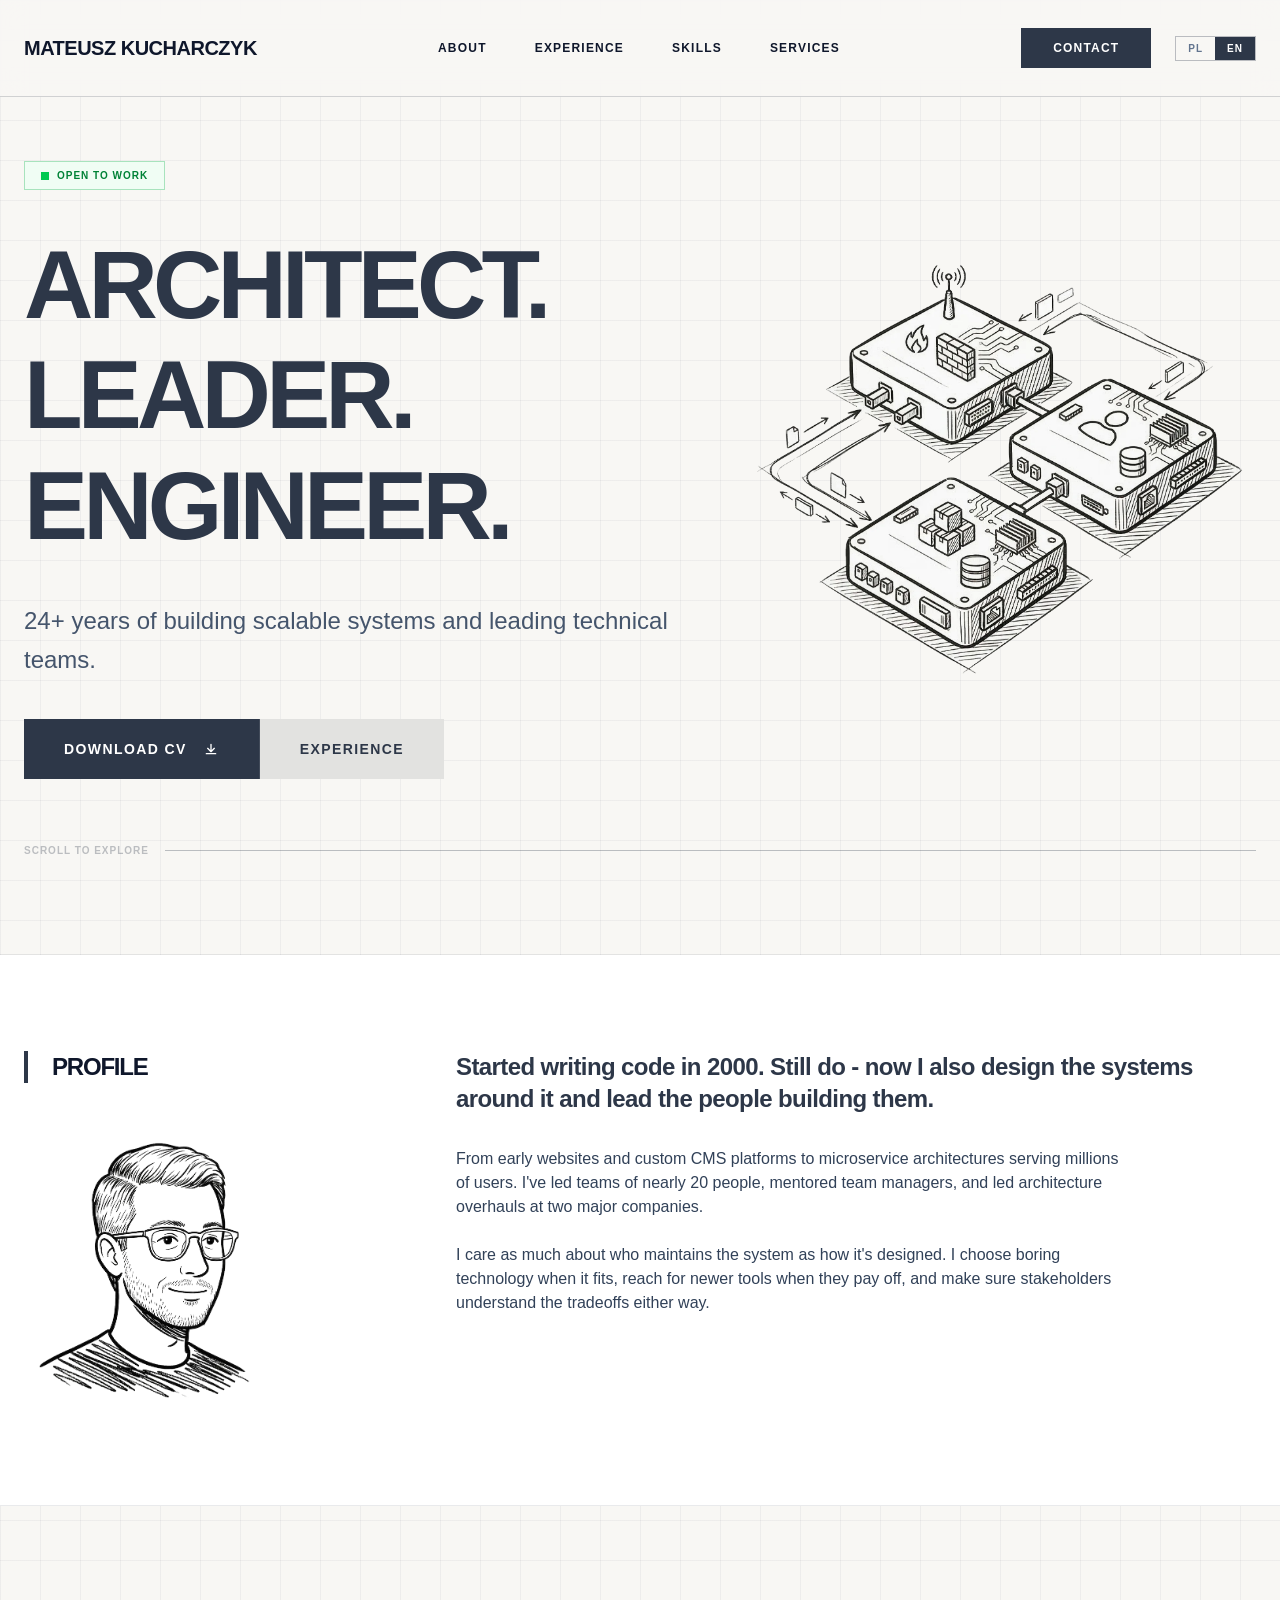
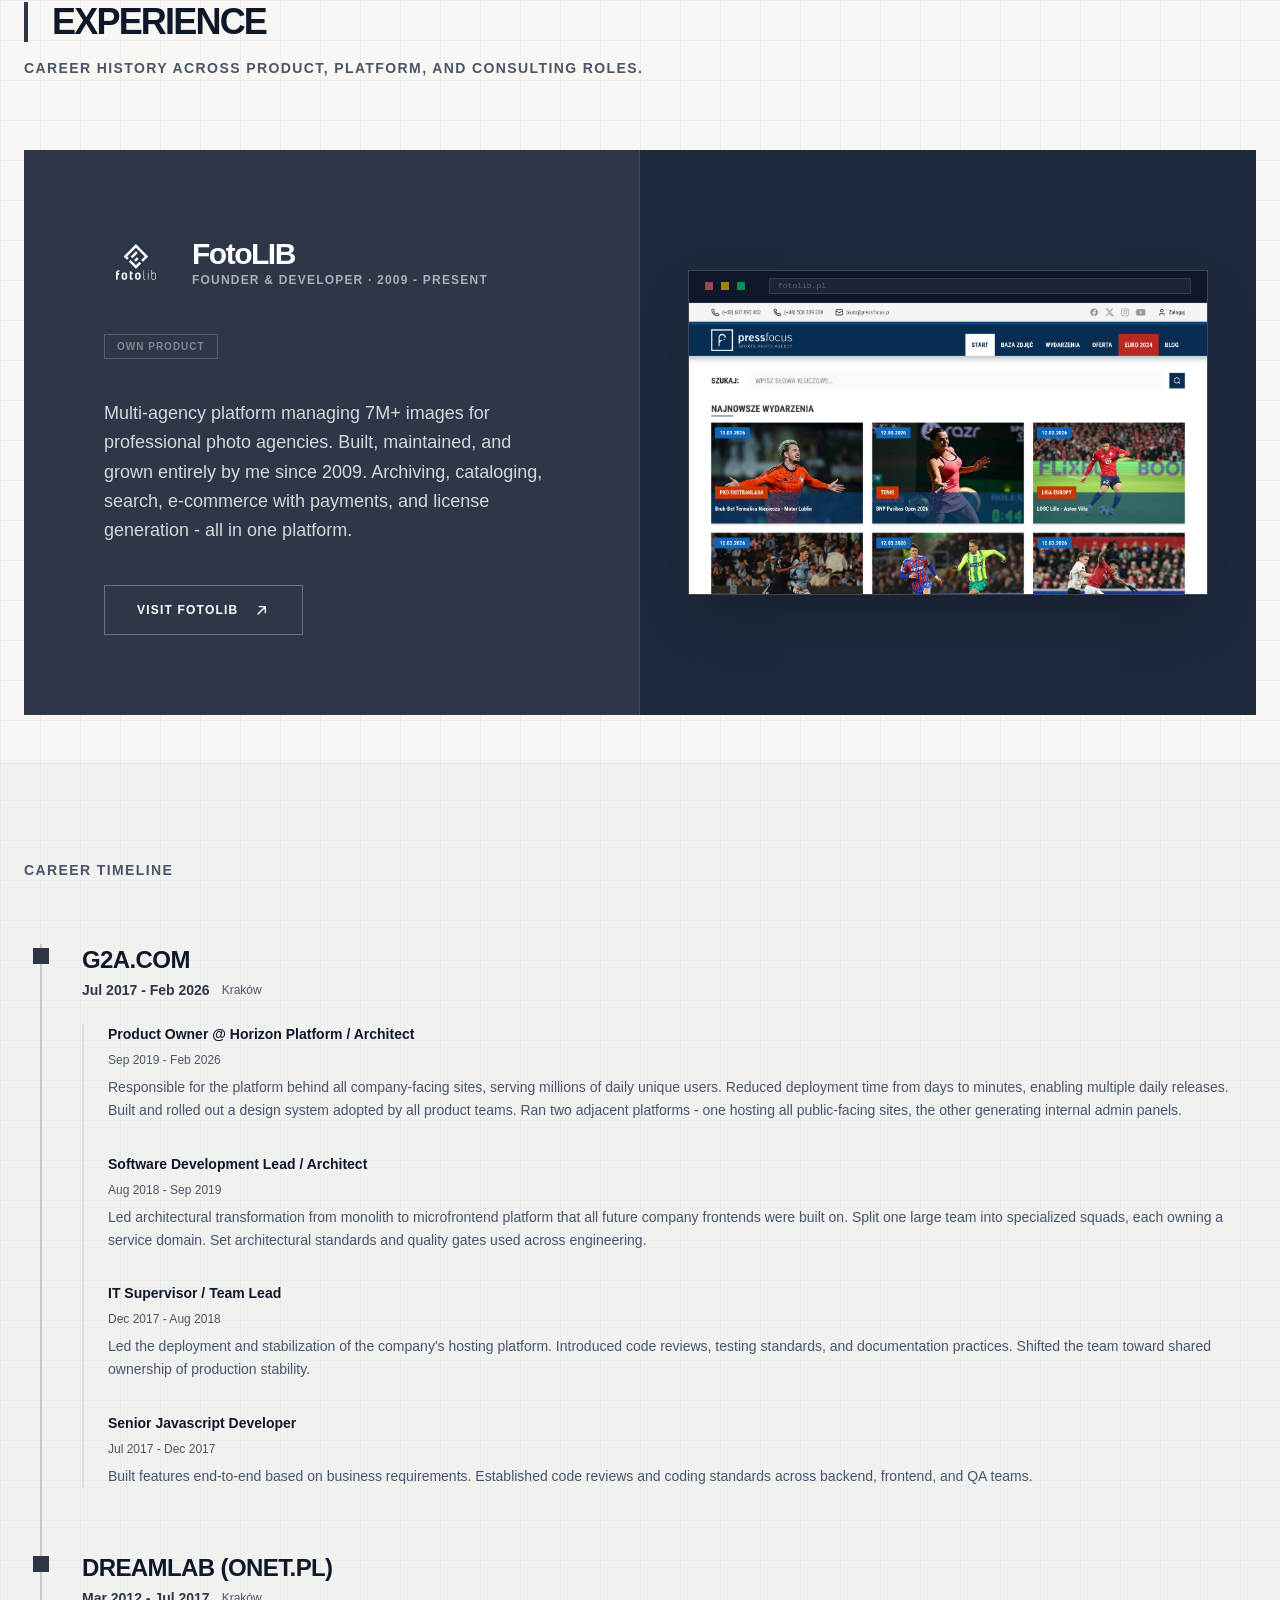
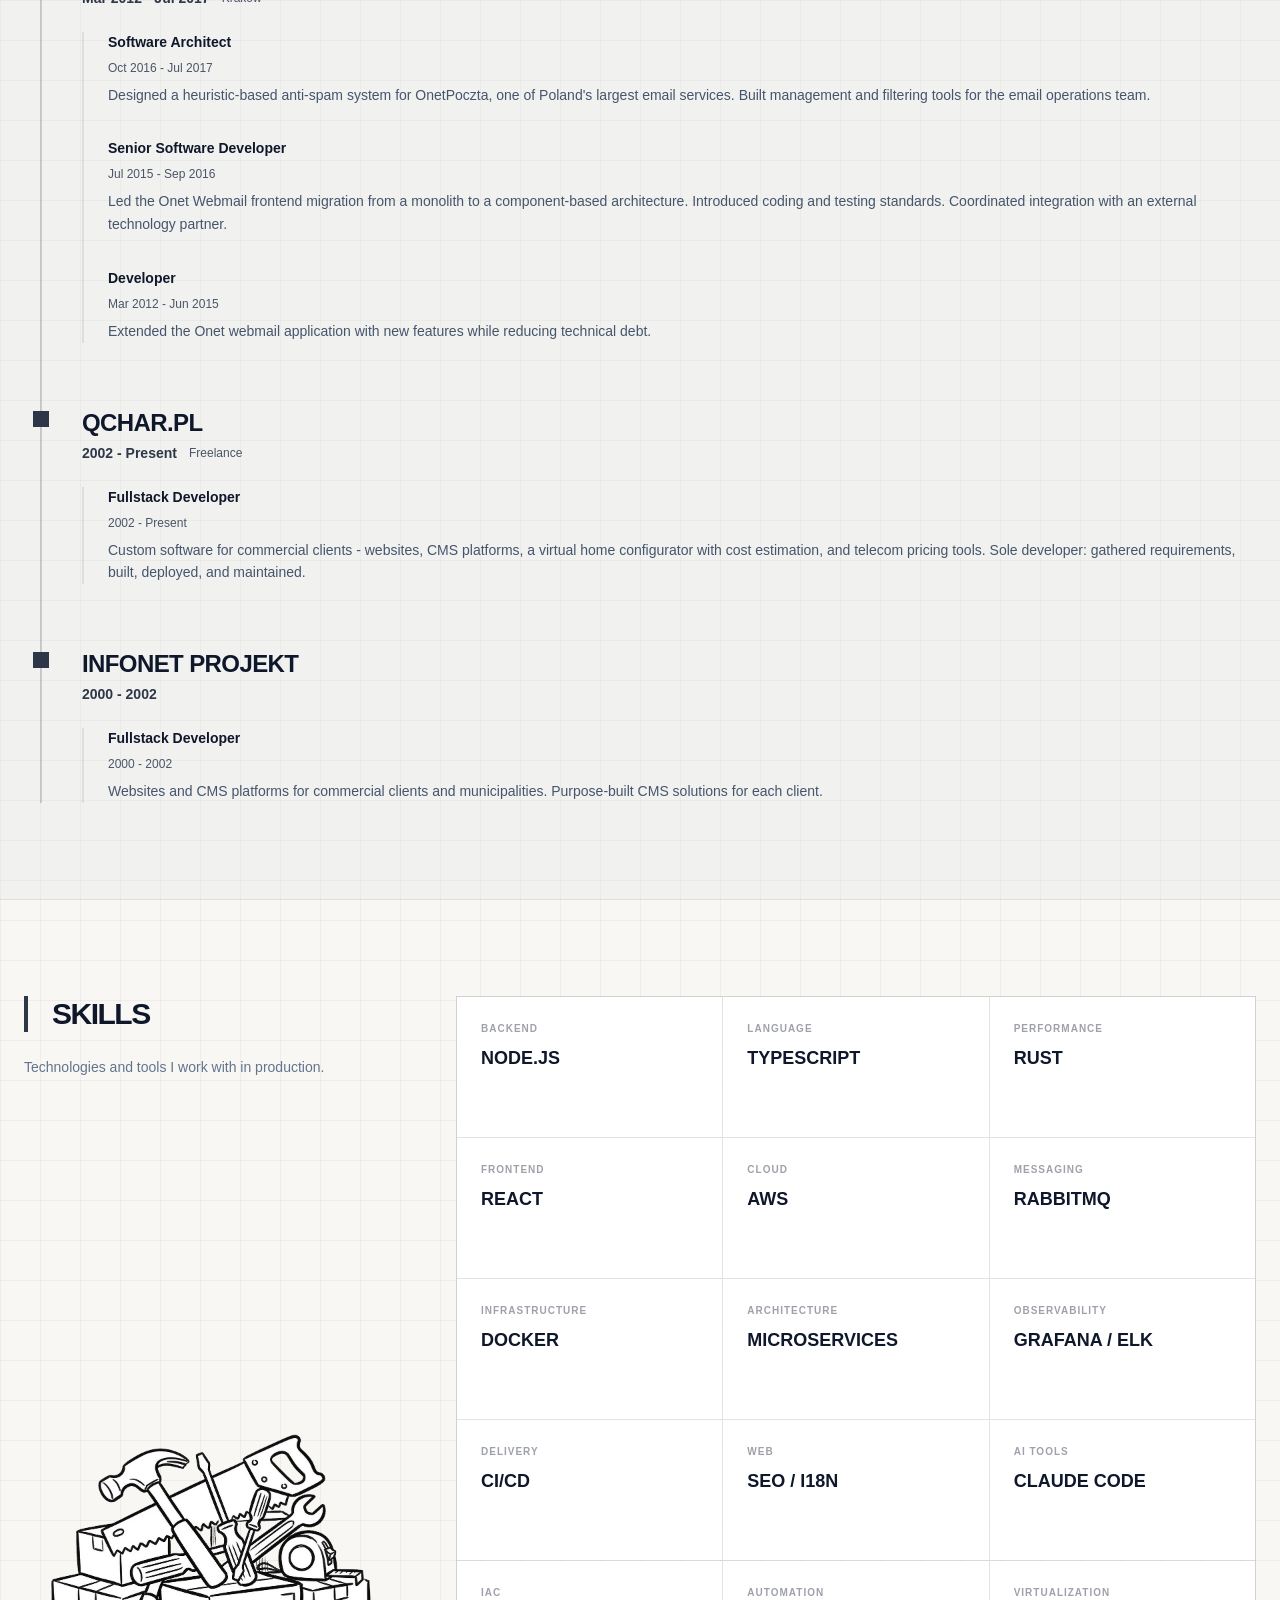
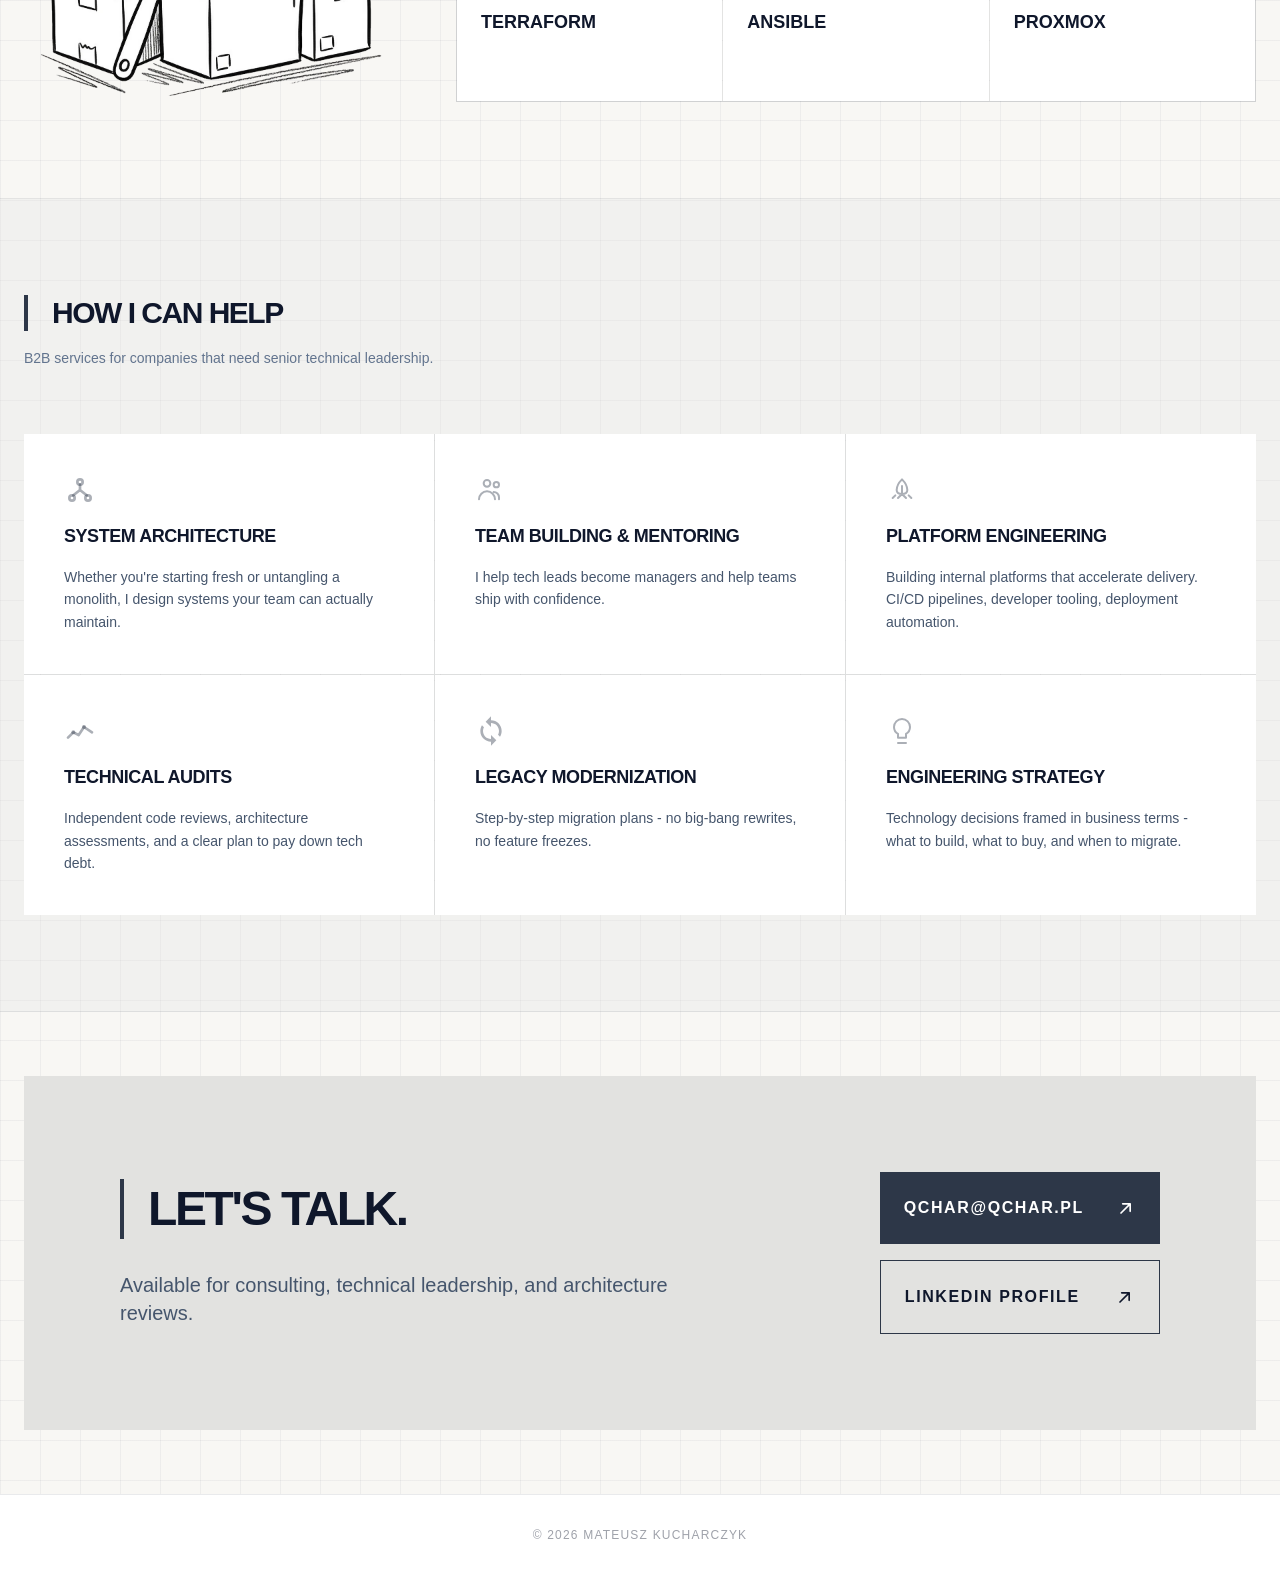
==== en/index.html @ 2240d119 "deploy: qchar/www.qchar.pl@b1de82d9b747cad67b205ecaa6d9c8b554bd4184" ====
<!DOCTYPE html><html lang="en"> <head><meta charset="utf-8"><meta name="viewport" content="width=device-width, initial-scale=1.0"><title>Mateusz Kucharczyk - Software Architect, Leader, Engineer</title><meta name="description" content="Software architect, team leader, and product owner with 24+ years of experience building scalable systems. Kraków-based B2B consultant."><meta name="author" content="Mateusz Kucharczyk"><meta name="robots" content="index, follow"><meta name="theme-color" content="#2d3748"><meta name="color-scheme" content="light"><meta name="geo.region" content="PL-MA"><meta name="geo.placename" content="Kraków"><meta name="geo.position" content="50.0647;19.9450"><meta name="ICBM" content="50.0647, 19.9450"><link rel="icon" href="/favicon.ico" sizes="32x32"><link rel="icon" type="image/png" href="/favicon-32.png" sizes="32x32"><link rel="apple-touch-icon" href="/apple-touch-icon.png"><link rel="manifest" href="/site.webmanifest"><link rel="canonical" href="https://qchar.pl/en/"><link rel="alternate" hreflang="pl" href="https://qchar.pl/"><link rel="alternate" hreflang="en" href="https://qchar.pl/en/"><link rel="alternate" hreflang="x-default" href="https://qchar.pl/"><meta property="og:title" content="Mateusz Kucharczyk - Software Architect, Leader, Engineer"><meta property="og:description" content="Software architect, team leader, and product owner with 24+ years of experience building scalable systems. Kraków-based B2B consultant."><meta property="og:type" content="website"><meta property="og:url" content="https://qchar.pl/en/"><meta property="og:image" content="https://qchar.pl/og-image.png"><meta property="og:image:width" content="1200"><meta property="og:image:height" content="630"><meta property="og:image:alt" content="Mateusz Kucharczyk - Software Architect"><meta property="og:locale" content="en_US"><meta property="og:locale:alternate" content="pl_PL"><meta property="og:site_name" content="Mateusz Kucharczyk"><meta name="twitter:card" content="summary_large_image"><meta name="twitter:title" content="Mateusz Kucharczyk - Software Architect, Leader, Engineer"><meta name="twitter:description" content="Software architect, team leader, and product owner with 24+ years of experience building scalable systems. Kraków-based B2B consultant."><meta name="twitter:image" content="https://qchar.pl/og-image.png"><meta name="twitter:image:alt" content="Mateusz Kucharczyk - Software Architect"><script type="application/ld+json">{"@context":"https://schema.org","@type":"Person","@id":"https://qchar.pl/#person","name":"Mateusz Kucharczyk","url":"https://qchar.pl","image":"https://qchar.pl/me.png","jobTitle":"Software Architect","description":"Software architect, team leader, and product owner with 24+ years of experience building scalable systems. Kraków-based B2B consultant.","email":"qchar@qchar.pl","address":{"@type":"PostalAddress","addressLocality":"Kraków","addressRegion":"Małopolskie","addressCountry":"PL"},"sameAs":["https://www.linkedin.com/in/mateusz-kucharczyk-040a4a22/"],"knowsAbout":["Software Architecture","Team Leadership","Node.js","TypeScript","Rust","React","AWS","Docker","Microservices"],"alumniOf":{"@type":"EducationalOrganization","name":"The Silesian University of Technology"}}</script><script type="application/ld+json">{"@context":"https://schema.org","@type":"ProfessionalService","name":"Mateusz Kucharczyk - Software Architecture Consulting","url":"https://qchar.pl","description":"Software architect, team leader, and product owner with 24+ years of experience building scalable systems. Kraków-based B2B consultant.","provider":{"@type":"Person","@id":"https://qchar.pl/#person"},"areaServed":["Poland","Europe"],"address":{"@type":"PostalAddress","addressLocality":"Kraków","addressRegion":"Małopolskie","addressCountry":"PL"},"hasOfferCatalog":{"@type":"OfferCatalog","name":"Services","itemListElement":[{"@type":"Offer","itemOffered":{"@type":"Service","name":"System Architecture"}},{"@type":"Offer","itemOffered":{"@type":"Service","name":"Team Building & Mentoring"}},{"@type":"Offer","itemOffered":{"@type":"Service","name":"Platform Engineering"}},{"@type":"Offer","itemOffered":{"@type":"Service","name":"Technical Audits"}},{"@type":"Offer","itemOffered":{"@type":"Service","name":"Legacy Modernization"}},{"@type":"Offer","itemOffered":{"@type":"Service","name":"Engineering Strategy"}}]}}</script><script type="application/ld+json">{"@context":"https://schema.org","@type":"WebSite","name":"Mateusz Kucharczyk","url":"https://qchar.pl","inLanguage":["pl","en"],"author":{"@type":"Person","@id":"https://qchar.pl/#person"}}</script><link rel="stylesheet" href="/_astro/global.DHvGpvG7.css">
<style>.fotolib-slide[data-astro-cid-grvnqqyp]{opacity:0;transition:opacity .8s ease}.fotolib-slide[data-astro-cid-grvnqqyp].active{opacity:1}
</style></head> <body class="min-h-screen bg-surface text-slate-900 font-sans antialiased overflow-x-hidden bg-grid"> <header class="sticky top-0 z-50 w-full bg-surface/90 backdrop-blur-md border-b border-primary/20"> <div class="max-w-7xl mx-auto px-6 h-24 flex items-center justify-between"> <a href="/en/" class="font-bold text-xl tracking-tight uppercase">
Mateusz Kucharczyk
</a> <nav class="hidden md:flex items-center gap-12"> <a href="#about" class="text-xs font-bold uppercase tracking-widest hover:text-accent transition-colors"> About </a><a href="#experience" class="text-xs font-bold uppercase tracking-widest hover:text-accent transition-colors"> Experience </a><a href="#skills" class="text-xs font-bold uppercase tracking-widest hover:text-accent transition-colors"> Skills </a><a href="#services" class="text-xs font-bold uppercase tracking-widest hover:text-accent transition-colors"> Services </a> </nav> <div class="flex items-center gap-6"> <a class="hidden sm:block bg-primary text-white px-8 py-3 text-xs font-bold uppercase tracking-widest hover:bg-slate-700 transition-colors" href="#contact"> Contact </a> <div class="hidden md:flex items-center gap-0 text-[10px] font-bold tracking-widest border border-primary/30"> <a href="/" class="px-3 py-1 transition-colors text-slate-500 hover:bg-primary hover:text-white">
PL
</a> <a href="/en/" class="px-3 py-1 transition-colors bg-primary text-white">
EN
</a> </div> <button id="menu-toggle" class="md:hidden text-primary hover:text-accent transition-colors" aria-label="Toggle menu"> <svg width="24" height="24" viewBox="0 0 24 24" fill="none" stroke="currentColor" stroke-width="2" stroke-linecap="round"> <line x1="3" y1="6" x2="21" y2="6"></line> <line x1="3" y1="12" x2="21" y2="12"></line> <line x1="3" y1="18" x2="21" y2="18"></line> </svg> </button> </div> </div> </header> <div id="mobile-menu" class="fixed inset-0 z-[60] bg-surface/95 backdrop-blur-lg flex flex-col items-center justify-center gap-8 hidden"> <button id="menu-close" class="absolute top-5 right-6 text-primary hover:text-accent transition-colors" aria-label="Close menu"> <svg width="24" height="24" viewBox="0 0 24 24" fill="none" stroke="currentColor" stroke-width="2" stroke-linecap="round"> <line x1="18" y1="6" x2="6" y2="18"></line> <line x1="6" y1="6" x2="18" y2="18"></line> </svg> </button> <a href="#about" class="mobile-nav-link text-2xl font-black uppercase tracking-widest text-primary hover:text-accent transition-colors"> About </a><a href="#experience" class="mobile-nav-link text-2xl font-black uppercase tracking-widest text-primary hover:text-accent transition-colors"> Experience </a><a href="#skills" class="mobile-nav-link text-2xl font-black uppercase tracking-widest text-primary hover:text-accent transition-colors"> Skills </a><a href="#services" class="mobile-nav-link text-2xl font-black uppercase tracking-widest text-primary hover:text-accent transition-colors"> Services </a> <a href="#contact" class="mobile-nav-link text-2xl font-black uppercase tracking-widest text-primary hover:text-accent transition-colors"> Contact </a> <div class="flex items-center gap-0 mt-4 text-sm font-bold border border-primary/30"> <a href="/" class="px-4 py-2 transition-colors text-slate-500 hover:bg-primary hover:text-white">
PL
</a> <a href="/en/" class="px-4 py-2 transition-colors bg-primary text-white">
EN
</a> </div> </div> <script type="module">const o=document.getElementById("menu-toggle"),d=document.getElementById("menu-close"),e=document.getElementById("mobile-menu"),c=e.querySelectorAll(".mobile-nav-link");function l(){e.classList.remove("hidden"),document.body.style.overflow="hidden"}function t(){e.classList.add("hidden"),document.body.style.overflow=""}o.addEventListener("click",l);d.addEventListener("click",t);c.forEach(n=>n.addEventListener("click",t));document.addEventListener("keydown",n=>{n.key==="Escape"&&!e.classList.contains("hidden")&&t()});</script> <main>  <section class="relative pt-8 md:pt-16 pb-12 md:pb-24 border-b border-primary/10 overflow-hidden" id="hero"> <div class="max-w-7xl mx-auto px-6 grid grid-cols-1 lg:grid-cols-12 gap-16 items-center"> <div class="lg:col-span-7 flex flex-col gap-10"> <div class="inline-flex items-center gap-2 border border-green-600/30 bg-green-50 px-4 py-1.5 w-fit"> <span class="w-2 h-2 bg-green-500" style="animation: availability-pulse 2s ease-in-out infinite;"></span> <span class="text-[10px] font-bold uppercase tracking-widest text-green-700"> Open to Work </span> </div> <h1 class="text-6xl md:text-8xl font-black tracking-tighter leading-[1.15] text-primary uppercase">Architect.<br/>Leader.<br/>Engineer.</h1> <p class="text-xl md:text-2xl text-slate-600 max-w-2xl leading-relaxed font-light"> 24+ years of building scalable systems and leading technical teams. </p> <div class="flex flex-col sm:flex-row gap-0"> <a href="/cv-mateusz-kucharczyk-en.pdf" download class="flex items-center justify-center gap-4 bg-primary text-white px-10 py-5 font-bold text-sm uppercase tracking-widest hover:bg-slate-700 transition-all sm:border-r border-white/10"> Download CV <svg class="w-4 h-4" viewBox="0 0 24 24" fill="none" xmlns="http://www.w3.org/2000/svg" aria-hidden="true"><path d="M12 5V16M12 16L7 11M12 16L17 11M5 19H19" stroke="currentColor" stroke-width="2" stroke-linecap="round" stroke-linejoin="round"/></svg> </a> <a href="#experience" class="px-10 py-5 bg-surface-alt text-primary font-bold text-sm uppercase tracking-widest hover:bg-slate-300 transition-colors text-center"> Experience </a> </div> </div> <div class="lg:col-span-5 relative hidden lg:flex items-center justify-center -ml-8"> <img src="/_astro/network.CAZq5Vlw_Z2nAdmq.webp" alt="Network infrastructure illustration" loading="eager" decoding="async" width="1549" height="1350" class="w-full h-auto"> </div> </div> <div class="max-w-7xl mx-auto px-6 mt-16 flex items-center gap-4 text-primary/30"> <span class="text-[10px] font-bold uppercase tracking-widest"> Scroll to explore </span> <span class="h-px flex-grow bg-current"></span> </div> </section> <section id="about" class="py-12 md:py-24 bg-white border-b border-primary/10 scroll-mt-24"> <div class="max-w-7xl mx-auto px-6 grid grid-cols-1 lg:grid-cols-12 gap-16"> <div class="lg:col-span-4 relative"> <h2 class="text-2xl font-black uppercase tracking-tighter border-l-4 border-primary pl-6 reveal"> Profile </h2> <div class="mt-8 reveal hidden lg:block"> <img src="/_astro/me.DcAGCmKN_tacR3.webp" alt="Mateusz Kucharczyk" loading="lazy" decoding="async" width="649" height="745" class="w-64 h-auto"> </div> </div> <div class="lg:col-span-8 space-y-8 text-lg leading-relaxed text-slate-700 reveal"> <p class="text-2xl font-bold text-primary tracking-tight"> Started writing code in 2000. Still do - now I also design the systems around it and lead the people building them. </p> <div class="space-y-6 text-base max-w-2xl"> <p>From early websites and custom CMS platforms to microservice architectures serving millions of users. I&#39;ve led teams of nearly 20 people, mentored team managers, and led architecture overhauls at two major companies.</p> <p>I care as much about who maintains the system as how it&#39;s designed. I choose boring technology when it fits, reach for newer tools when they pay off, and make sure stakeholders understand the tradeoffs either way.</p> </div> </div> </div> </section> <section id="experience" class="scroll-mt-24"> <div class="max-w-7xl mx-auto px-6 pt-12 md:pt-24 pb-6"> <div class="flex items-start justify-between reveal"> <div> <h2 class="text-4xl font-black uppercase tracking-tighter mb-4 border-l-4 border-primary pl-6"> Experience </h2> <p class="text-accent text-sm font-bold uppercase tracking-widest"> Career history across product, platform, and consulting roles. </p> </div> </div> </div> <div class="py-12 border-b border-primary/10" data-astro-cid-grvnqqyp> <div class="max-w-7xl mx-auto px-6" data-astro-cid-grvnqqyp> <div class="grid grid-cols-1 lg:grid-cols-2 bg-primary text-white reveal" data-astro-cid-grvnqqyp> <div class="p-12 md:p-20 flex flex-col justify-center space-y-10 border-b lg:border-b-0 lg:border-r border-white/10" data-astro-cid-grvnqqyp> <div class="flex items-center gap-6" data-astro-cid-grvnqqyp> <img src="/fotolib-logo.svg" alt="FotoLIB logo" class="w-16 h-16 brightness-0 invert" data-astro-cid-grvnqqyp> <div data-astro-cid-grvnqqyp> <h3 class="text-3xl font-bold tracking-tighter" data-astro-cid-grvnqqyp>FotoLIB</h3> <p class="text-white/60 text-xs font-bold uppercase tracking-widest" data-astro-cid-grvnqqyp> Founder &amp; Developer &middot; 2009 - Present </p> </div> </div> <span class="text-[10px] font-bold uppercase tracking-widest text-white/40 border border-white/20 px-3 py-1 w-fit" data-astro-cid-grvnqqyp> Own Product </span> <p class="text-lg leading-relaxed text-white/80" data-astro-cid-grvnqqyp> Multi-agency platform managing 7M+ images for professional photo agencies. Built, maintained, and grown entirely by me since 2009. Archiving, cataloging, search, e-commerce with payments, and license generation - all in one platform. </p> <a href="https://fotolib.pl" target="_blank" rel="noopener noreferrer" class="inline-flex items-center gap-4 border border-white/30 px-8 py-4 text-xs font-bold uppercase tracking-widest text-white hover:bg-white/10 transition-colors w-fit" data-astro-cid-grvnqqyp> Visit FotoLIB <svg class="w-4 h-4" viewBox="0 0 24 24" fill="none" xmlns="http://www.w3.org/2000/svg" aria-hidden="true"><path d="M6 18L17 7M17 7H8M17 7V16" stroke="currentColor" stroke-width="2" stroke-linecap="round" stroke-linejoin="round"/></svg> </a> </div> <div class="relative bg-slate-800 p-8 md:p-12 overflow-hidden hidden lg:flex items-center justify-center" data-astro-cid-grvnqqyp> <div class="relative w-full border border-white/20 bg-slate-900 shadow-2xl" data-astro-cid-grvnqqyp> <div class="h-8 border-b border-white/10 flex items-center gap-2 px-4" data-astro-cid-grvnqqyp> <div class="w-2 h-2 bg-red-400/60" data-astro-cid-grvnqqyp></div> <div class="w-2 h-2 bg-yellow-400/60" data-astro-cid-grvnqqyp></div> <div class="w-2 h-2 bg-green-400/60" data-astro-cid-grvnqqyp></div> <div class="ml-4 flex-1 h-4 bg-white/5 border border-white/10 flex items-center px-2" data-astro-cid-grvnqqyp> <span class="text-[8px] text-white/30 font-mono" data-astro-cid-grvnqqyp>fotolib.pl</span> </div> </div> <div class="fotolib-slider relative w-full aspect-video overflow-hidden" data-astro-cid-grvnqqyp> <img src="/fotolib-presfocus.png" alt="FotoLIB - press photo repository" class="fotolib-slide absolute inset-0 w-full h-full object-cover object-top" data-astro-cid-grvnqqyp> <img src="/fotolib-repoimages.png" alt="FotoLIB - event image repository" class="fotolib-slide absolute inset-0 w-full h-full object-cover object-top" data-astro-cid-grvnqqyp> </div> </div> </div> </div> </div> </div>  <script type="module">const e=document.querySelectorAll(".fotolib-slide");let s=0;function c(t){e.forEach(l=>l.classList.remove("active")),e[t].classList.add("active"),s=t}function o(){c((s+1)%e.length)}c(0);setInterval(o,8e3);</script> <div class="py-12 md:py-24 bg-surface-alt/30 border-b border-primary/10"> <div class="max-w-7xl mx-auto px-6"> <p class="text-accent text-sm font-bold uppercase tracking-widest mb-16 reveal"> Career Timeline </p> <div class="relative border-l-2 border-primary/20 ml-4"> <div class="relative pl-10 pb-16 last:pb-0 reveal"> <div class="absolute -left-[9px] top-1 w-4 h-4 bg-primary"></div> <div class="mb-6"> <h3 class="text-2xl font-black uppercase tracking-tight"> G2A.COM </h3> <div class="flex items-center gap-3 mt-1"> <span class="text-sm font-bold text-primary"> Jul 2017 - Feb 2026 </span> <span class="text-xs text-accent">Kraków</span> </div> </div> <div class="border-l-2 border-primary/10 pl-6 space-y-8"> <div class="space-y-2"> <p class="font-bold text-sm">Product Owner @ Horizon Platform / Architect</p> <p class="text-xs text-accent">Sep 2019 - Feb 2026</p> <p class="text-slate-600 text-sm leading-relaxed"> Responsible for the platform behind all company-facing sites, serving millions of daily unique users. Reduced deployment time from days to minutes, enabling multiple daily releases. Built and rolled out a design system adopted by all product teams. Ran two adjacent platforms - one hosting all public-facing sites, the other generating internal admin panels. </p> </div><div class="space-y-2"> <p class="font-bold text-sm">Software Development Lead / Architect</p> <p class="text-xs text-accent">Aug 2018 - Sep 2019</p> <p class="text-slate-600 text-sm leading-relaxed"> Led architectural transformation from monolith to microfrontend platform that all future company frontends were built on. Split one large team into specialized squads, each owning a service domain. Set architectural standards and quality gates used across engineering. </p> </div><div class="space-y-2"> <p class="font-bold text-sm">IT Supervisor / Team Lead</p> <p class="text-xs text-accent">Dec 2017 - Aug 2018</p> <p class="text-slate-600 text-sm leading-relaxed"> Led the deployment and stabilization of the company&#39;s hosting platform. Introduced code reviews, testing standards, and documentation practices. Shifted the team toward shared ownership of production stability. </p> </div><div class="space-y-2"> <p class="font-bold text-sm">Senior Javascript Developer</p> <p class="text-xs text-accent">Jul 2017 - Dec 2017</p> <p class="text-slate-600 text-sm leading-relaxed"> Built features end-to-end based on business requirements. Established code reviews and coding standards across backend, frontend, and QA teams. </p> </div> </div> </div><div class="relative pl-10 pb-16 last:pb-0 reveal"> <div class="absolute -left-[9px] top-1 w-4 h-4 bg-primary"></div> <div class="mb-6"> <h3 class="text-2xl font-black uppercase tracking-tight"> DreamLab (Onet.pl) </h3> <div class="flex items-center gap-3 mt-1"> <span class="text-sm font-bold text-primary"> Mar 2012 - Jul 2017 </span> <span class="text-xs text-accent">Kraków</span> </div> </div> <div class="border-l-2 border-primary/10 pl-6 space-y-8"> <div class="space-y-2"> <p class="font-bold text-sm">Software Architect</p> <p class="text-xs text-accent">Oct 2016 - Jul 2017</p> <p class="text-slate-600 text-sm leading-relaxed"> Designed a heuristic-based anti-spam system for OnetPoczta, one of Poland&#39;s largest email services. Built management and filtering tools for the email operations team. </p> </div><div class="space-y-2"> <p class="font-bold text-sm">Senior Software Developer</p> <p class="text-xs text-accent">Jul 2015 - Sep 2016</p> <p class="text-slate-600 text-sm leading-relaxed"> Led the Onet Webmail frontend migration from a monolith to a component-based architecture. Introduced coding and testing standards. Coordinated integration with an external technology partner. </p> </div><div class="space-y-2"> <p class="font-bold text-sm">Developer</p> <p class="text-xs text-accent">Mar 2012 - Jun 2015</p> <p class="text-slate-600 text-sm leading-relaxed"> Extended the Onet webmail application with new features while reducing technical debt. </p> </div> </div> </div><div class="relative pl-10 pb-16 last:pb-0 reveal"> <div class="absolute -left-[9px] top-1 w-4 h-4 bg-primary"></div> <div class="mb-6"> <h3 class="text-2xl font-black uppercase tracking-tight"> qchar.pl </h3> <div class="flex items-center gap-3 mt-1"> <span class="text-sm font-bold text-primary"> 2002 - Present </span> <span class="text-xs text-accent">Freelance</span> </div> </div> <div class="border-l-2 border-primary/10 pl-6 space-y-8"> <div class="space-y-2"> <p class="font-bold text-sm">Fullstack Developer</p> <p class="text-xs text-accent">2002 - Present</p> <p class="text-slate-600 text-sm leading-relaxed"> Custom software for commercial clients - websites, CMS platforms, a virtual home configurator with cost estimation, and telecom pricing tools. Sole developer: gathered requirements, built, deployed, and maintained. </p> </div> </div> </div><div class="relative pl-10 pb-16 last:pb-0 reveal"> <div class="absolute -left-[9px] top-1 w-4 h-4 bg-primary"></div> <div class="mb-6"> <h3 class="text-2xl font-black uppercase tracking-tight"> Infonet Projekt </h3> <div class="flex items-center gap-3 mt-1"> <span class="text-sm font-bold text-primary"> 2000 - 2002 </span>  </div> </div> <div class="border-l-2 border-primary/10 pl-6 space-y-8"> <div class="space-y-2"> <p class="font-bold text-sm">Fullstack Developer</p> <p class="text-xs text-accent">2000 - 2002</p> <p class="text-slate-600 text-sm leading-relaxed"> Websites and CMS platforms for commercial clients and municipalities. Purpose-built CMS solutions for each client. </p> </div> </div> </div> </div> </div> </div> </section> <section id="skills" class="py-12 md:py-24 border-b border-primary/10 scroll-mt-24"> <div class="max-w-7xl mx-auto px-6"> <div class="grid grid-cols-1 lg:grid-cols-12 gap-16"> <div class="lg:col-span-4 flex flex-col reveal"> <h2 class="text-3xl font-black uppercase tracking-tighter border-l-4 border-primary pl-6"> Skills </h2> <p class="text-slate-500 text-sm leading-relaxed mt-6"> Technologies and tools I work with in production. </p> <div class="flex-1 hidden lg:flex items-end"> <img src="/_astro/tools.DvvCOc3K_Z24ookJ.webp" alt="Tools illustration" loading="lazy" decoding="async" width="1103" height="827" class="w-full max-w-sm h-auto"> </div> </div> <div class="lg:col-span-8 grid grid-cols-2 md:grid-cols-3 gap-px bg-primary/10 border border-primary/10 reveal"> <div class="bg-white p-6 pt-6 pb-6 group hover:bg-primary hover:text-white transition-colors relative cursor-default overflow-hidden md:h-[140px] flex flex-col justify-between"> <div class="transition-transform duration-300 md:group-hover:-translate-y-3"> <span class="text-[10px] font-bold opacity-40 group-hover:opacity-60 uppercase tracking-widest block mb-2"> Backend </span> <span class="font-black text-lg uppercase block"> Node.js </span> </div> <span class="text-[11px] leading-snug text-slate-500 md:text-white/80 opacity-100 md:opacity-0 translate-y-0 md:translate-y-3 transition-all duration-300 md:group-hover:opacity-100 md:group-hover:translate-y-0"> Most of my backend work runs on Node.js - APIs, microservices, async workers. </span> </div><div class="bg-white p-6 pt-6 pb-6 group hover:bg-primary hover:text-white transition-colors relative cursor-default overflow-hidden md:h-[140px] flex flex-col justify-between"> <div class="transition-transform duration-300 md:group-hover:-translate-y-3"> <span class="text-[10px] font-bold opacity-40 group-hover:opacity-60 uppercase tracking-widest block mb-2"> Language </span> <span class="font-black text-lg uppercase block"> TypeScript </span> </div> <span class="text-[11px] leading-snug text-slate-500 md:text-white/80 opacity-100 md:opacity-0 translate-y-0 md:translate-y-3 transition-all duration-300 md:group-hover:opacity-100 md:group-hover:translate-y-0"> Primary language across most of my work - frontend and backend. </span> </div><div class="bg-white p-6 pt-6 pb-6 group hover:bg-primary hover:text-white transition-colors relative cursor-default overflow-hidden md:h-[140px] flex flex-col justify-between"> <div class="transition-transform duration-300 md:group-hover:-translate-y-3"> <span class="text-[10px] font-bold opacity-40 group-hover:opacity-60 uppercase tracking-widest block mb-2"> Performance </span> <span class="font-black text-lg uppercase block"> Rust </span> </div> <span class="text-[11px] leading-snug text-slate-500 md:text-white/80 opacity-100 md:opacity-0 translate-y-0 md:translate-y-3 transition-all duration-300 md:group-hover:opacity-100 md:group-hover:translate-y-0"> High-performance systems, media processing engines, and CLI tools. </span> </div><div class="bg-white p-6 pt-6 pb-6 group hover:bg-primary hover:text-white transition-colors relative cursor-default overflow-hidden md:h-[140px] flex flex-col justify-between"> <div class="transition-transform duration-300 md:group-hover:-translate-y-3"> <span class="text-[10px] font-bold opacity-40 group-hover:opacity-60 uppercase tracking-widest block mb-2"> Frontend </span> <span class="font-black text-lg uppercase block"> React </span> </div> <span class="text-[11px] leading-snug text-slate-500 md:text-white/80 opacity-100 md:opacity-0 translate-y-0 md:translate-y-3 transition-all duration-300 md:group-hover:opacity-100 md:group-hover:translate-y-0"> Component-based UIs, SPAs, and complex interactive interfaces. </span> </div><div class="bg-white p-6 pt-6 pb-6 group hover:bg-primary hover:text-white transition-colors relative cursor-default overflow-hidden md:h-[140px] flex flex-col justify-between"> <div class="transition-transform duration-300 md:group-hover:-translate-y-3"> <span class="text-[10px] font-bold opacity-40 group-hover:opacity-60 uppercase tracking-widest block mb-2"> Cloud </span> <span class="font-black text-lg uppercase block"> AWS </span> </div> <span class="text-[11px] leading-snug text-slate-500 md:text-white/80 opacity-100 md:opacity-0 translate-y-0 md:translate-y-3 transition-all duration-300 md:group-hover:opacity-100 md:group-hover:translate-y-0"> EC2, S3, CloudFront, Lambda, RDS - production infrastructure at scale. </span> </div><div class="bg-white p-6 pt-6 pb-6 group hover:bg-primary hover:text-white transition-colors relative cursor-default overflow-hidden md:h-[140px] flex flex-col justify-between"> <div class="transition-transform duration-300 md:group-hover:-translate-y-3"> <span class="text-[10px] font-bold opacity-40 group-hover:opacity-60 uppercase tracking-widest block mb-2"> Messaging </span> <span class="font-black text-lg uppercase block"> RabbitMQ </span> </div> <span class="text-[11px] leading-snug text-slate-500 md:text-white/80 opacity-100 md:opacity-0 translate-y-0 md:translate-y-3 transition-all duration-300 md:group-hover:opacity-100 md:group-hover:translate-y-0"> Async workflows, event-driven architecture, job queues. </span> </div><div class="bg-white p-6 pt-6 pb-6 group hover:bg-primary hover:text-white transition-colors relative cursor-default overflow-hidden md:h-[140px] flex flex-col justify-between"> <div class="transition-transform duration-300 md:group-hover:-translate-y-3"> <span class="text-[10px] font-bold opacity-40 group-hover:opacity-60 uppercase tracking-widest block mb-2"> Infrastructure </span> <span class="font-black text-lg uppercase block"> Docker </span> </div> <span class="text-[11px] leading-snug text-slate-500 md:text-white/80 opacity-100 md:opacity-0 translate-y-0 md:translate-y-3 transition-all duration-300 md:group-hover:opacity-100 md:group-hover:translate-y-0"> Standard part of my stack for dev, CI, and production deployments. </span> </div><div class="bg-white p-6 pt-6 pb-6 group hover:bg-primary hover:text-white transition-colors relative cursor-default overflow-hidden md:h-[140px] flex flex-col justify-between"> <div class="transition-transform duration-300 md:group-hover:-translate-y-3"> <span class="text-[10px] font-bold opacity-40 group-hover:opacity-60 uppercase tracking-widest block mb-2"> Architecture </span> <span class="font-black text-lg uppercase block"> Microservices </span> </div> <span class="text-[11px] leading-snug text-slate-500 md:text-white/80 opacity-100 md:opacity-0 translate-y-0 md:translate-y-3 transition-all duration-300 md:group-hover:opacity-100 md:group-hover:translate-y-0"> Distributed systems design, service decomposition, API gateways. </span> </div><div class="bg-white p-6 pt-6 pb-6 group hover:bg-primary hover:text-white transition-colors relative cursor-default overflow-hidden md:h-[140px] flex flex-col justify-between"> <div class="transition-transform duration-300 md:group-hover:-translate-y-3"> <span class="text-[10px] font-bold opacity-40 group-hover:opacity-60 uppercase tracking-widest block mb-2"> Observability </span> <span class="font-black text-lg uppercase block"> Grafana / ELK </span> </div> <span class="text-[11px] leading-snug text-slate-500 md:text-white/80 opacity-100 md:opacity-0 translate-y-0 md:translate-y-3 transition-all duration-300 md:group-hover:opacity-100 md:group-hover:translate-y-0"> Metrics dashboards, log aggregation, alerting, and performance monitoring. </span> </div><div class="bg-white p-6 pt-6 pb-6 group hover:bg-primary hover:text-white transition-colors relative cursor-default overflow-hidden md:h-[140px] flex flex-col justify-between"> <div class="transition-transform duration-300 md:group-hover:-translate-y-3"> <span class="text-[10px] font-bold opacity-40 group-hover:opacity-60 uppercase tracking-widest block mb-2"> Delivery </span> <span class="font-black text-lg uppercase block"> CI/CD </span> </div> <span class="text-[11px] leading-snug text-slate-500 md:text-white/80 opacity-100 md:opacity-0 translate-y-0 md:translate-y-3 transition-all duration-300 md:group-hover:opacity-100 md:group-hover:translate-y-0"> GitHub Actions, automated testing, zero-downtime deployments. </span> </div><div class="bg-white p-6 pt-6 pb-6 group hover:bg-primary hover:text-white transition-colors relative cursor-default overflow-hidden md:h-[140px] flex flex-col justify-between"> <div class="transition-transform duration-300 md:group-hover:-translate-y-3"> <span class="text-[10px] font-bold opacity-40 group-hover:opacity-60 uppercase tracking-widest block mb-2"> Web </span> <span class="font-black text-lg uppercase block"> SEO / I18N </span> </div> <span class="text-[11px] leading-snug text-slate-500 md:text-white/80 opacity-100 md:opacity-0 translate-y-0 md:translate-y-3 transition-all duration-300 md:group-hover:opacity-100 md:group-hover:translate-y-0"> Search optimization, multilingual platforms, content localization. </span> </div><div class="bg-white p-6 pt-6 pb-6 group hover:bg-primary hover:text-white transition-colors relative cursor-default overflow-hidden md:h-[140px] flex flex-col justify-between"> <div class="transition-transform duration-300 md:group-hover:-translate-y-3"> <span class="text-[10px] font-bold opacity-40 group-hover:opacity-60 uppercase tracking-widest block mb-2"> AI Tools </span> <span class="font-black text-lg uppercase block"> Claude Code </span> </div> <span class="text-[11px] leading-snug text-slate-500 md:text-white/80 opacity-100 md:opacity-0 translate-y-0 md:translate-y-3 transition-all duration-300 md:group-hover:opacity-100 md:group-hover:translate-y-0"> Daily driver for development - refactoring, test generation, and rapid prototyping. </span> </div><div class="bg-white p-6 pt-6 pb-6 group hover:bg-primary hover:text-white transition-colors relative cursor-default overflow-hidden md:h-[140px] flex flex-col justify-between"> <div class="transition-transform duration-300 md:group-hover:-translate-y-3"> <span class="text-[10px] font-bold opacity-40 group-hover:opacity-60 uppercase tracking-widest block mb-2"> IaC </span> <span class="font-black text-lg uppercase block"> Terraform </span> </div> <span class="text-[11px] leading-snug text-slate-500 md:text-white/80 opacity-100 md:opacity-0 translate-y-0 md:translate-y-3 transition-all duration-300 md:group-hover:opacity-100 md:group-hover:translate-y-0"> I manage all cloud infrastructure through Terraform - provisioning, updates, and teardowns. </span> </div><div class="bg-white p-6 pt-6 pb-6 group hover:bg-primary hover:text-white transition-colors relative cursor-default overflow-hidden md:h-[140px] flex flex-col justify-between"> <div class="transition-transform duration-300 md:group-hover:-translate-y-3"> <span class="text-[10px] font-bold opacity-40 group-hover:opacity-60 uppercase tracking-widest block mb-2"> Automation </span> <span class="font-black text-lg uppercase block"> Ansible </span> </div> <span class="text-[11px] leading-snug text-slate-500 md:text-white/80 opacity-100 md:opacity-0 translate-y-0 md:translate-y-3 transition-all duration-300 md:group-hover:opacity-100 md:group-hover:translate-y-0"> Server configuration, deployment orchestration, and infrastructure automation. </span> </div><div class="bg-white p-6 pt-6 pb-6 group hover:bg-primary hover:text-white transition-colors relative cursor-default overflow-hidden md:h-[140px] flex flex-col justify-between"> <div class="transition-transform duration-300 md:group-hover:-translate-y-3"> <span class="text-[10px] font-bold opacity-40 group-hover:opacity-60 uppercase tracking-widest block mb-2"> Virtualization </span> <span class="font-black text-lg uppercase block"> Proxmox </span> </div> <span class="text-[11px] leading-snug text-slate-500 md:text-white/80 opacity-100 md:opacity-0 translate-y-0 md:translate-y-3 transition-all duration-300 md:group-hover:opacity-100 md:group-hover:translate-y-0"> Self-hosted virtualization - running my own infrastructure on physical hardware. </span> </div><div class="bg-white p-6 pt-6 pb-6 group hover:bg-primary hover:text-white transition-colors relative cursor-default overflow-hidden md:h-[140px] flex flex-col justify-between md:hidden"> <div class="transition-transform duration-300 md:group-hover:-translate-y-3"> <span class="text-[10px] font-bold opacity-40 group-hover:opacity-60 uppercase tracking-widest block mb-2"> Systems </span> <span class="font-black text-lg uppercase block"> Linux </span> </div> <span class="text-[11px] leading-snug text-slate-500 md:text-white/80 opacity-100 md:opacity-0 translate-y-0 md:translate-y-3 transition-all duration-300 md:group-hover:opacity-100 md:group-hover:translate-y-0"> Every server I manage runs Linux. Comfortable with shell scripting and low-level diagnostics. </span> </div> </div> </div> </div> </section> <section id="services" class="py-12 md:py-24 bg-surface-alt/30 border-b border-primary/10 scroll-mt-24"> <div class="max-w-7xl mx-auto px-6"> <div class="mb-16 reveal"> <h2 class="text-3xl font-black uppercase tracking-tighter border-l-4 border-primary pl-6 mb-4"> How I Can Help </h2> <p class="text-slate-500 text-sm leading-relaxed max-w-2xl"> B2B services for companies that need senior technical leadership. </p> </div> <div class="grid grid-cols-1 md:grid-cols-2 lg:grid-cols-3 gap-px bg-primary/10 reveal"> <div class="bg-white p-10 space-y-4 group hover:bg-primary hover:text-white transition-colors"> <svg class="w-8 h-8 text-primary/40 group-hover:text-white/60 transition-colors" viewBox="0 0 24 24" fill="none" xmlns="http://www.w3.org/2000/svg" aria-hidden="true"><circle cx="12" cy="6" r="2" stroke="currentColor" stroke-width="2"/><circle cx="6" cy="18" r="2" stroke="currentColor" stroke-width="2"/><circle cx="18" cy="18" r="2" stroke="currentColor" stroke-width="2"/><path d="M12 8V12M12 12L7 16M12 12L17 16" stroke="currentColor" stroke-width="2" stroke-linecap="round"/></svg> <h3 class="font-black text-lg uppercase tracking-tight"> System Architecture </h3> <p class="text-sm text-slate-600 leading-relaxed group-hover:text-white/80 transition-colors"> Whether you&#39;re starting fresh or untangling a monolith, I design systems your team can actually maintain. </p> </div><div class="bg-white p-10 space-y-4 group hover:bg-primary hover:text-white transition-colors"> <svg class="w-8 h-8 text-primary/40 group-hover:text-white/60 transition-colors" viewBox="0 0 24 24" fill="none" xmlns="http://www.w3.org/2000/svg" aria-hidden="true"><circle cx="9" cy="7" r="2.5" stroke="currentColor" stroke-width="1.5"/><circle cx="16" cy="8" r="2" stroke="currentColor" stroke-width="1.5"/><path d="M3 19C3 15.69 5.69 13 9 13C12.31 13 15 15.69 15 19" stroke="currentColor" stroke-width="1.5" stroke-linecap="round"/><path d="M14 13.5C16.21 13.5 18 15.29 18 17.5V19" stroke="currentColor" stroke-width="1.5" stroke-linecap="round"/></svg> <h3 class="font-black text-lg uppercase tracking-tight"> Team Building &amp; Mentoring </h3> <p class="text-sm text-slate-600 leading-relaxed group-hover:text-white/80 transition-colors"> I help tech leads become managers and help teams ship with confidence. </p> </div><div class="bg-white p-10 space-y-4 group hover:bg-primary hover:text-white transition-colors"> <svg class="w-8 h-8 text-primary/40 group-hover:text-white/60 transition-colors" viewBox="0 0 24 24" fill="none" xmlns="http://www.w3.org/2000/svg" aria-hidden="true"><path d="M12 15L9 18M12 15L15 18M12 15V9M12 4C12 4 8 8 8 12C8 14 9.5 15 12 15C14.5 15 16 14 16 12C16 8 12 4 12 4Z" stroke="currentColor" stroke-width="1.5" stroke-linecap="round" stroke-linejoin="round"/><path d="M5 18L7 16M19 18L17 16" stroke="currentColor" stroke-width="1.5" stroke-linecap="round"/></svg> <h3 class="font-black text-lg uppercase tracking-tight"> Platform Engineering </h3> <p class="text-sm text-slate-600 leading-relaxed group-hover:text-white/80 transition-colors"> Building internal platforms that accelerate delivery. CI/CD pipelines, developer tooling, deployment automation. </p> </div><div class="bg-white p-10 space-y-4 group hover:bg-primary hover:text-white transition-colors"> <svg class="w-8 h-8 text-primary/40 group-hover:text-white/60 transition-colors" viewBox="0 0 24 24" fill="none" xmlns="http://www.w3.org/2000/svg" aria-hidden="true"><path d="M3 17L7 13L11 15L15 9L21 13" stroke="currentColor" stroke-width="2" stroke-linecap="round" stroke-linejoin="round"/><circle cx="7" cy="13" r="1.5" fill="currentColor"/><circle cx="15" cy="9" r="1.5" fill="currentColor"/></svg> <h3 class="font-black text-lg uppercase tracking-tight"> Technical Audits </h3> <p class="text-sm text-slate-600 leading-relaxed group-hover:text-white/80 transition-colors"> Independent code reviews, architecture assessments, and a clear plan to pay down tech debt. </p> </div><div class="bg-white p-10 space-y-4 group hover:bg-primary hover:text-white transition-colors"> <svg class="w-8 h-8 text-primary/40 group-hover:text-white/60 transition-colors" viewBox="0 0 24 24" fill="none" xmlns="http://www.w3.org/2000/svg" aria-hidden="true"><path d="M12 4V1L8 5L12 9V6C15.31 6 18 8.69 18 12C18 13.01 17.75 13.97 17.3 14.8L18.76 16.26C19.54 15.03 20 13.57 20 12C20 7.58 16.42 4 12 4ZM12 18C8.69 18 6 15.31 6 12C6 10.99 6.25 10.03 6.7 9.2L5.24 7.74C4.46 8.97 4 10.43 4 12C4 16.42 7.58 20 12 20V23L16 19L12 15V18Z" fill="currentColor"/></svg> <h3 class="font-black text-lg uppercase tracking-tight"> Legacy Modernization </h3> <p class="text-sm text-slate-600 leading-relaxed group-hover:text-white/80 transition-colors"> Step-by-step migration plans - no big-bang rewrites, no feature freezes. </p> </div><div class="bg-white p-10 space-y-4 group hover:bg-primary hover:text-white transition-colors"> <svg class="w-8 h-8 text-primary/40 group-hover:text-white/60 transition-colors" viewBox="0 0 24 24" fill="none" xmlns="http://www.w3.org/2000/svg" aria-hidden="true"><path d="M9 21H15M12 3C8.69 3 6 5.69 6 9C6 11.22 7.21 13.15 9 14.2V17H15V14.2C16.79 13.15 18 11.22 18 9C18 5.69 15.31 3 12 3Z" stroke="currentColor" stroke-width="1.5" stroke-linecap="round" stroke-linejoin="round"/></svg> <h3 class="font-black text-lg uppercase tracking-tight"> Engineering Strategy </h3> <p class="text-sm text-slate-600 leading-relaxed group-hover:text-white/80 transition-colors"> Technology decisions framed in business terms - what to build, what to buy, and when to migrate. </p> </div> </div> </div> </section> <section id="contact" class="py-12 md:py-16 scroll-mt-24"> <div class="max-w-7xl mx-auto px-6"> <div class="bg-surface-alt p-12 md:p-24 flex flex-col md:flex-row items-center justify-between gap-16 relative overflow-hidden reveal"> <div class="absolute top-0 right-0 w-64 h-64 border-t-2 border-r-2 border-primary/5 -mr-32 -mt-32"></div> <div class="max-w-xl space-y-8 relative z-10"> <h2 class="text-5xl font-black uppercase tracking-tighter leading-tight border-l-4 border-primary pl-6"> Let&#39;s talk. </h2> <p class="text-xl text-slate-600"> Available for consulting, technical leadership, and architecture reviews. </p> </div> <div class="flex flex-col gap-4 w-full md:w-auto relative z-10"> <a class="flex items-center justify-between gap-8 bg-primary text-white p-6 font-bold uppercase tracking-widest hover:bg-slate-700 transition-colors" href="mailto:qchar@qchar.pl"> <span>qchar@qchar.pl</span> <svg class="w-5 h-5" viewBox="0 0 24 24" fill="none" xmlns="http://www.w3.org/2000/svg" aria-hidden="true"><path d="M6 18L17 7M17 7H8M17 7V16" stroke="currentColor" stroke-width="2" stroke-linecap="round" stroke-linejoin="round"/></svg> </a> <a class="flex items-center justify-between gap-8 border border-primary p-6 font-bold uppercase tracking-widest hover:bg-primary hover:text-white transition-colors" href="https://www.linkedin.com/in/mateusz-kucharczyk-040a4a22/" target="_blank" rel="noopener noreferrer"> <span>LinkedIn Profile</span> <svg class="w-5 h-5" viewBox="0 0 24 24" fill="none" xmlns="http://www.w3.org/2000/svg" aria-hidden="true"><path d="M6 18L17 7M17 7H8M17 7V16" stroke="currentColor" stroke-width="2" stroke-linecap="round" stroke-linejoin="round"/></svg> </a> </div> </div> </div> </section>  </main> <footer class="py-8 border-t border-primary/10 bg-white"> <div class="max-w-7xl mx-auto px-6 text-center"> <p class="text-xs opacity-40 uppercase tracking-widest">
&copy; 2026 Mateusz Kucharczyk
</p> </div> </footer> <script type="module">const o=window.matchMedia("(prefers-reduced-motion: reduce)").matches,t=document.querySelectorAll(".reveal");if(o)t.forEach(e=>e.classList.add("visible"));else{const e=new IntersectionObserver(r=>{r.forEach(s=>{s.isIntersecting&&(s.target.classList.add("visible"),e.unobserve(s.target))})},{threshold:.1,rootMargin:"0px 0px -50px 0px"});t.forEach(r=>e.observe(r))}</script> </body> </html>
---- _astro/global.DHvGpvG7.css ----
@layer properties{@supports (((-webkit-hyphens:none)) and (not (margin-trim:inline))) or ((-moz-orient:inline) and (not (color:rgb(from red r g b)))){*,:before,:after,::backdrop{--tw-translate-x:0;--tw-translate-y:0;--tw-translate-z:0;--tw-space-y-reverse:0;--tw-border-style:solid;--tw-leading:initial;--tw-font-weight:initial;--tw-tracking:initial;--tw-shadow:0 0 #0000;--tw-shadow-color:initial;--tw-shadow-alpha:100%;--tw-inset-shadow:0 0 #0000;--tw-inset-shadow-color:initial;--tw-inset-shadow-alpha:100%;--tw-ring-color:initial;--tw-ring-shadow:0 0 #0000;--tw-inset-ring-color:initial;--tw-inset-ring-shadow:0 0 #0000;--tw-ring-inset:initial;--tw-ring-offset-width:0px;--tw-ring-offset-color:#fff;--tw-ring-offset-shadow:0 0 #0000;--tw-blur:initial;--tw-brightness:initial;--tw-contrast:initial;--tw-grayscale:initial;--tw-hue-rotate:initial;--tw-invert:initial;--tw-opacity:initial;--tw-saturate:initial;--tw-sepia:initial;--tw-drop-shadow:initial;--tw-drop-shadow-color:initial;--tw-drop-shadow-alpha:100%;--tw-drop-shadow-size:initial;--tw-backdrop-blur:initial;--tw-backdrop-brightness:initial;--tw-backdrop-contrast:initial;--tw-backdrop-grayscale:initial;--tw-backdrop-hue-rotate:initial;--tw-backdrop-invert:initial;--tw-backdrop-opacity:initial;--tw-backdrop-saturate:initial;--tw-backdrop-sepia:initial;--tw-duration:initial;--tw-ease:initial}}}@font-face{font-family:Inter;font-style:normal;font-display:swap;font-weight:300;src:url(/_astro/inter-cyrillic-ext-300-normal.CgCALhwJ.woff2)format("woff2"),url(/_astro/inter-cyrillic-ext-300-normal.RId2JxDB.woff)format("woff");unicode-range:U+460-52F,U+1C80-1C8A,U+20B4,U+2DE0-2DFF,U+A640-A69F,U+FE2E-FE2F}@font-face{font-family:Inter;font-style:normal;font-display:swap;font-weight:300;src:url(/_astro/inter-cyrillic-300-normal.BnqRxXuy.woff2)format("woff2"),url(/_astro/inter-cyrillic-300-normal.LR1W_oT8.woff)format("woff");unicode-range:U+301,U+400-45F,U+490-491,U+4B0-4B1,U+2116}@font-face{font-family:Inter;font-style:normal;font-display:swap;font-weight:300;src:url(/_astro/inter-greek-ext-300-normal.l2DDyC6M.woff2)format("woff2"),url(/_astro/inter-greek-ext-300-normal.DLbbeei1.woff)format("woff");unicode-range:U+1F??}@font-face{font-family:Inter;font-style:normal;font-display:swap;font-weight:300;src:url(/_astro/inter-greek-300-normal.DmGD3g_f.woff2)format("woff2"),url(/_astro/inter-greek-300-normal.BrhSP0vQ.woff)format("woff");unicode-range:U+370-377,U+37A-37F,U+384-38A,U+38C,U+38E-3A1,U+3A3-3FF}@font-face{font-family:Inter;font-style:normal;font-display:swap;font-weight:300;src:url(/_astro/inter-vietnamese-300-normal.Bdr24Bqb.woff2)format("woff2"),url(/_astro/inter-vietnamese-300-normal.DDGmYYdT.woff)format("woff");unicode-range:U+102-103,U+110-111,U+128-129,U+168-169,U+1A0-1A1,U+1AF-1B0,U+300-301,U+303-304,U+308-309,U+323,U+329,U+1EA0-1EF9,U+20AB}@font-face{font-family:Inter;font-style:normal;font-display:swap;font-weight:300;src:url(/_astro/inter-latin-ext-300-normal.CPgO9Ksf.woff2)format("woff2"),url(/_astro/inter-latin-ext-300-normal.Dp1L8vcn.woff)format("woff");unicode-range:U+100-2BA,U+2BD-2C5,U+2C7-2CC,U+2CE-2D7,U+2DD-2FF,U+304,U+308,U+329,U+1D00-1DBF,U+1E00-1E9F,U+1EF2-1EFF,U+2020,U+20A0-20AB,U+20AD-20C0,U+2113,U+2C60-2C7F,U+A720-A7FF}@font-face{font-family:Inter;font-style:normal;font-display:swap;font-weight:300;src:url(/_astro/inter-latin-300-normal.BVlfKGgI.woff2)format("woff2"),url(/_astro/inter-latin-300-normal.i8F0SvXL.woff)format("woff");unicode-range:U+??,U+131,U+152-153,U+2BB-2BC,U+2C6,U+2DA,U+2DC,U+304,U+308,U+329,U+2000-206F,U+20AC,U+2122,U+2191,U+2193,U+2212,U+2215,U+FEFF,U+FFFD}@font-face{font-family:Inter;font-style:normal;font-display:swap;font-weight:400;src:url(/_astro/inter-cyrillic-ext-400-normal.BQZuk6qB.woff2)format("woff2"),url(/_astro/inter-cyrillic-ext-400-normal.DQukG94-.woff)format("woff");unicode-range:U+460-52F,U+1C80-1C8A,U+20B4,U+2DE0-2DFF,U+A640-A69F,U+FE2E-FE2F}@font-face{font-family:Inter;font-style:normal;font-display:swap;font-weight:400;src:url(/_astro/inter-cyrillic-400-normal.obahsSVq.woff2)format("woff2"),url(/_astro/inter-cyrillic-400-normal.HOLc17fK.woff)format("woff");unicode-range:U+301,U+400-45F,U+490-491,U+4B0-4B1,U+2116}@font-face{font-family:Inter;font-style:normal;font-display:swap;font-weight:400;src:url(/_astro/inter-greek-ext-400-normal.DGGRlc-M.woff2)format("woff2"),url(/_astro/inter-greek-ext-400-normal.KugGGMne.woff)format("woff");unicode-range:U+1F??}@font-face{font-family:Inter;font-style:normal;font-display:swap;font-weight:400;src:url(/_astro/inter-greek-400-normal.B4URO6DV.woff2)format("woff2"),url(/_astro/inter-greek-400-normal.q2sYcFCs.woff)format("woff");unicode-range:U+370-377,U+37A-37F,U+384-38A,U+38C,U+38E-3A1,U+3A3-3FF}@font-face{font-family:Inter;font-style:normal;font-display:swap;font-weight:400;src:url(/_astro/inter-vietnamese-400-normal.DMkecbls.woff2)format("woff2"),url(/_astro/inter-vietnamese-400-normal.Bbgyi5SW.woff)format("woff");unicode-range:U+102-103,U+110-111,U+128-129,U+168-169,U+1A0-1A1,U+1AF-1B0,U+300-301,U+303-304,U+308-309,U+323,U+329,U+1EA0-1EF9,U+20AB}@font-face{font-family:Inter;font-style:normal;font-display:swap;font-weight:400;src:url(/_astro/inter-latin-ext-400-normal.C1nco2VV.woff2)format("woff2"),url(/_astro/inter-latin-ext-400-normal.77YHD8bZ.woff)format("woff");unicode-range:U+100-2BA,U+2BD-2C5,U+2C7-2CC,U+2CE-2D7,U+2DD-2FF,U+304,U+308,U+329,U+1D00-1DBF,U+1E00-1E9F,U+1EF2-1EFF,U+2020,U+20A0-20AB,U+20AD-20C0,U+2113,U+2C60-2C7F,U+A720-A7FF}@font-face{font-family:Inter;font-style:normal;font-display:swap;font-weight:400;src:url(/_astro/inter-latin-400-normal.C38fXH4l.woff2)format("woff2"),url(/_astro/inter-latin-400-normal.CyCys3Eg.woff)format("woff");unicode-range:U+??,U+131,U+152-153,U+2BB-2BC,U+2C6,U+2DA,U+2DC,U+304,U+308,U+329,U+2000-206F,U+20AC,U+2122,U+2191,U+2193,U+2212,U+2215,U+FEFF,U+FFFD}@font-face{font-family:Inter;font-style:normal;font-display:swap;font-weight:500;src:url(/_astro/inter-cyrillic-ext-500-normal.B0yAr1jD.woff2)format("woff2"),url(/_astro/inter-cyrillic-ext-500-normal.BmqWE9Dz.woff)format("woff");unicode-range:U+460-52F,U+1C80-1C8A,U+20B4,U+2DE0-2DFF,U+A640-A69F,U+FE2E-FE2F}@font-face{font-family:Inter;font-style:normal;font-display:swap;font-weight:500;src:url(/_astro/inter-cyrillic-500-normal.BasfLYem.woff2)format("woff2"),url(/_astro/inter-cyrillic-500-normal.CxZf_p3X.woff)format("woff");unicode-range:U+301,U+400-45F,U+490-491,U+4B0-4B1,U+2116}@font-face{font-family:Inter;font-style:normal;font-display:swap;font-weight:500;src:url(/_astro/inter-greek-ext-500-normal.C4iEst2y.woff2)format("woff2"),url(/_astro/inter-greek-ext-500-normal.2j5mBUwD.woff)format("woff");unicode-range:U+1F??}@font-face{font-family:Inter;font-style:normal;font-display:swap;font-weight:500;src:url(/_astro/inter-greek-500-normal.BIZE56-Y.woff2)format("woff2"),url(/_astro/inter-greek-500-normal.Xzm54t5V.woff)format("woff");unicode-range:U+370-377,U+37A-37F,U+384-38A,U+38C,U+38E-3A1,U+3A3-3FF}@font-face{font-family:Inter;font-style:normal;font-display:swap;font-weight:500;src:url(/_astro/inter-vietnamese-500-normal.DOriooB6.woff2)format("woff2"),url(/_astro/inter-vietnamese-500-normal.mJboJaSs.woff)format("woff");unicode-range:U+102-103,U+110-111,U+128-129,U+168-169,U+1A0-1A1,U+1AF-1B0,U+300-301,U+303-304,U+308-309,U+323,U+329,U+1EA0-1EF9,U+20AB}@font-face{font-family:Inter;font-style:normal;font-display:swap;font-weight:500;src:url(/_astro/inter-latin-ext-500-normal.CV4jyFjo.woff2)format("woff2"),url(/_astro/inter-latin-ext-500-normal.BxGbmqWO.woff)format("woff");unicode-range:U+100-2BA,U+2BD-2C5,U+2C7-2CC,U+2CE-2D7,U+2DD-2FF,U+304,U+308,U+329,U+1D00-1DBF,U+1E00-1E9F,U+1EF2-1EFF,U+2020,U+20A0-20AB,U+20AD-20C0,U+2113,U+2C60-2C7F,U+A720-A7FF}@font-face{font-family:Inter;font-style:normal;font-display:swap;font-weight:500;src:url(/_astro/inter-latin-500-normal.Cerq10X2.woff2)format("woff2"),url(/_astro/inter-latin-500-normal.BL9OpVg8.woff)format("woff");unicode-range:U+??,U+131,U+152-153,U+2BB-2BC,U+2C6,U+2DA,U+2DC,U+304,U+308,U+329,U+2000-206F,U+20AC,U+2122,U+2191,U+2193,U+2212,U+2215,U+FEFF,U+FFFD}@font-face{font-family:Inter;font-style:normal;font-display:swap;font-weight:600;src:url(/_astro/inter-cyrillic-ext-600-normal.Dfes3d0z.woff2)format("woff2"),url(/_astro/inter-cyrillic-ext-600-normal.Bcila6Z-.woff)format("woff");unicode-range:U+460-52F,U+1C80-1C8A,U+20B4,U+2DE0-2DFF,U+A640-A69F,U+FE2E-FE2F}@font-face{font-family:Inter;font-style:normal;font-display:swap;font-weight:600;src:url(/_astro/inter-cyrillic-600-normal.CWCymEST.woff2)format("woff2"),url(/_astro/inter-cyrillic-600-normal.4D_pXhcN.woff)format("woff");unicode-range:U+301,U+400-45F,U+490-491,U+4B0-4B1,U+2116}@font-face{font-family:Inter;font-style:normal;font-display:swap;font-weight:600;src:url(/_astro/inter-greek-ext-600-normal.DRtmH8MT.woff2)format("woff2"),url(/_astro/inter-greek-ext-600-normal.B8X0CLgF.woff)format("woff");unicode-range:U+1F??}@font-face{font-family:Inter;font-style:normal;font-display:swap;font-weight:600;src:url(/_astro/inter-greek-600-normal.plRanbMR.woff2)format("woff2"),url(/_astro/inter-greek-600-normal.BZpKdvQh.woff)format("woff");unicode-range:U+370-377,U+37A-37F,U+384-38A,U+38C,U+38E-3A1,U+3A3-3FF}@font-face{font-family:Inter;font-style:normal;font-display:swap;font-weight:600;src:url(/_astro/inter-vietnamese-600-normal.Cc8MFFhd.woff2)format("woff2"),url(/_astro/inter-vietnamese-600-normal.BuLX-rYi.woff)format("woff");unicode-range:U+102-103,U+110-111,U+128-129,U+168-169,U+1A0-1A1,U+1AF-1B0,U+300-301,U+303-304,U+308-309,U+323,U+329,U+1EA0-1EF9,U+20AB}@font-face{font-family:Inter;font-style:normal;font-display:swap;font-weight:600;src:url(/_astro/inter-latin-ext-600-normal.D2bJ5OIk.woff2)format("woff2"),url(/_astro/inter-latin-ext-600-normal.CIVaiw4L.woff)format("woff");unicode-range:U+100-2BA,U+2BD-2C5,U+2C7-2CC,U+2CE-2D7,U+2DD-2FF,U+304,U+308,U+329,U+1D00-1DBF,U+1E00-1E9F,U+1EF2-1EFF,U+2020,U+20A0-20AB,U+20AD-20C0,U+2113,U+2C60-2C7F,U+A720-A7FF}@font-face{font-family:Inter;font-style:normal;font-display:swap;font-weight:600;src:url(/_astro/inter-latin-600-normal.LgqL8muc.woff2)format("woff2"),url(/_astro/inter-latin-600-normal.CiBQ2DWP.woff)format("woff");unicode-range:U+??,U+131,U+152-153,U+2BB-2BC,U+2C6,U+2DA,U+2DC,U+304,U+308,U+329,U+2000-206F,U+20AC,U+2122,U+2191,U+2193,U+2212,U+2215,U+FEFF,U+FFFD}@font-face{font-family:Inter;font-style:normal;font-display:swap;font-weight:700;src:url(/_astro/inter-cyrillic-ext-700-normal.BjwYoWNd.woff2)format("woff2"),url(/_astro/inter-cyrillic-ext-700-normal.LO58E6JB.woff)format("woff");unicode-range:U+460-52F,U+1C80-1C8A,U+20B4,U+2DE0-2DFF,U+A640-A69F,U+FE2E-FE2F}@font-face{font-family:Inter;font-style:normal;font-display:swap;font-weight:700;src:url(/_astro/inter-cyrillic-700-normal.CjBOestx.woff2)format("woff2"),url(/_astro/inter-cyrillic-700-normal.DrXBdSj3.woff)format("woff");unicode-range:U+301,U+400-45F,U+490-491,U+4B0-4B1,U+2116}@font-face{font-family:Inter;font-style:normal;font-display:swap;font-weight:700;src:url(/_astro/inter-greek-ext-700-normal.qfdV9bQt.woff2)format("woff2"),url(/_astro/inter-greek-ext-700-normal.BoQ6DsYi.woff)format("woff");unicode-range:U+1F??}@font-face{font-family:Inter;font-style:normal;font-display:swap;font-weight:700;src:url(/_astro/inter-greek-700-normal.C3JjAnD8.woff2)format("woff2"),url(/_astro/inter-greek-700-normal.BUv2fZ6O.woff)format("woff");unicode-range:U+370-377,U+37A-37F,U+384-38A,U+38C,U+38E-3A1,U+3A3-3FF}@font-face{font-family:Inter;font-style:normal;font-display:swap;font-weight:700;src:url(/_astro/inter-vietnamese-700-normal.DlLaEgI2.woff2)format("woff2"),url(/_astro/inter-vietnamese-700-normal.BZaoP0fm.woff)format("woff");unicode-range:U+102-103,U+110-111,U+128-129,U+168-169,U+1A0-1A1,U+1AF-1B0,U+300-301,U+303-304,U+308-309,U+323,U+329,U+1EA0-1EF9,U+20AB}@font-face{font-family:Inter;font-style:normal;font-display:swap;font-weight:700;src:url(/_astro/inter-latin-ext-700-normal.Ca8adRJv.woff2)format("woff2"),url(/_astro/inter-latin-ext-700-normal.TidjK2hL.woff)format("woff");unicode-range:U+100-2BA,U+2BD-2C5,U+2C7-2CC,U+2CE-2D7,U+2DD-2FF,U+304,U+308,U+329,U+1D00-1DBF,U+1E00-1E9F,U+1EF2-1EFF,U+2020,U+20A0-20AB,U+20AD-20C0,U+2113,U+2C60-2C7F,U+A720-A7FF}@font-face{font-family:Inter;font-style:normal;font-display:swap;font-weight:700;src:url(/_astro/inter-latin-700-normal.Yt3aPRUw.woff2)format("woff2"),url(/_astro/inter-latin-700-normal.BLAVimhd.woff)format("woff");unicode-range:U+??,U+131,U+152-153,U+2BB-2BC,U+2C6,U+2DA,U+2DC,U+304,U+308,U+329,U+2000-206F,U+20AC,U+2122,U+2191,U+2193,U+2212,U+2215,U+FEFF,U+FFFD}@font-face{font-family:Inter;font-style:normal;font-display:swap;font-weight:800;src:url(/_astro/inter-cyrillic-ext-800-normal.BZOjs1Xv.woff2)format("woff2"),url(/_astro/inter-cyrillic-ext-800-normal.Ca-gJeZY.woff)format("woff");unicode-range:U+460-52F,U+1C80-1C8A,U+20B4,U+2DE0-2DFF,U+A640-A69F,U+FE2E-FE2F}@font-face{font-family:Inter;font-style:normal;font-display:swap;font-weight:800;src:url(/_astro/inter-cyrillic-800-normal.C7MGvYyJ.woff2)format("woff2"),url(/_astro/inter-cyrillic-800-normal.CCHyn08d.woff)format("woff");unicode-range:U+301,U+400-45F,U+490-491,U+4B0-4B1,U+2116}@font-face{font-family:Inter;font-style:normal;font-display:swap;font-weight:800;src:url(/_astro/inter-greek-ext-800-normal.B--PVpEC.woff2)format("woff2"),url(/_astro/inter-greek-ext-800-normal.DUe57HfS.woff)format("woff");unicode-range:U+1F??}@font-face{font-family:Inter;font-style:normal;font-display:swap;font-weight:800;src:url(/_astro/inter-greek-800-normal.CLIouy3y.woff2)format("woff2"),url(/_astro/inter-greek-800-normal.BU00tryP.woff)format("woff");unicode-range:U+370-377,U+37A-37F,U+384-38A,U+38C,U+38E-3A1,U+3A3-3FF}@font-face{font-family:Inter;font-style:normal;font-display:swap;font-weight:800;src:url(/_astro/inter-vietnamese-800-normal.Cm7tD1pz.woff2)format("woff2"),url(/_astro/inter-vietnamese-800-normal.DDlpr_Ee.woff)format("woff");unicode-range:U+102-103,U+110-111,U+128-129,U+168-169,U+1A0-1A1,U+1AF-1B0,U+300-301,U+303-304,U+308-309,U+323,U+329,U+1EA0-1EF9,U+20AB}@font-face{font-family:Inter;font-style:normal;font-display:swap;font-weight:800;src:url(/_astro/inter-latin-ext-800-normal.DZJjya6U.woff2)format("woff2"),url(/_astro/inter-latin-ext-800-normal.BOMpwxm3.woff)format("woff");unicode-range:U+100-2BA,U+2BD-2C5,U+2C7-2CC,U+2CE-2D7,U+2DD-2FF,U+304,U+308,U+329,U+1D00-1DBF,U+1E00-1E9F,U+1EF2-1EFF,U+2020,U+20A0-20AB,U+20AD-20C0,U+2113,U+2C60-2C7F,U+A720-A7FF}@font-face{font-family:Inter;font-style:normal;font-display:swap;font-weight:800;src:url(/_astro/inter-latin-800-normal.BYj_oED-.woff2)format("woff2"),url(/_astro/inter-latin-800-normal.D1mf63XC.woff)format("woff");unicode-range:U+??,U+131,U+152-153,U+2BB-2BC,U+2C6,U+2DA,U+2DC,U+304,U+308,U+329,U+2000-206F,U+20AC,U+2122,U+2191,U+2193,U+2212,U+2215,U+FEFF,U+FFFD}@font-face{font-family:Inter;font-style:normal;font-display:swap;font-weight:900;src:url(/_astro/inter-cyrillic-ext-900-normal.buRuWz4h.woff2)format("woff2"),url(/_astro/inter-cyrillic-ext-900-normal.BUlv-ou0.woff)format("woff");unicode-range:U+460-52F,U+1C80-1C8A,U+20B4,U+2DE0-2DFF,U+A640-A69F,U+FE2E-FE2F}@font-face{font-family:Inter;font-style:normal;font-display:swap;font-weight:900;src:url(/_astro/inter-cyrillic-900-normal.CjyCg421.woff2)format("woff2"),url(/_astro/inter-cyrillic-900-normal.BAVML7y5.woff)format("woff");unicode-range:U+301,U+400-45F,U+490-491,U+4B0-4B1,U+2116}@font-face{font-family:Inter;font-style:normal;font-display:swap;font-weight:900;src:url(/_astro/inter-greek-ext-900-normal.voj7phVX.woff2)format("woff2"),url(/_astro/inter-greek-ext-900-normal.LVqH4fM3.woff)format("woff");unicode-range:U+1F??}@font-face{font-family:Inter;font-style:normal;font-display:swap;font-weight:900;src:url(/_astro/inter-greek-900-normal.Clii5heL.woff2)format("woff2"),url(/_astro/inter-greek-900-normal.7n5hB3DA.woff)format("woff");unicode-range:U+370-377,U+37A-37F,U+384-38A,U+38C,U+38E-3A1,U+3A3-3FF}@font-face{font-family:Inter;font-style:normal;font-display:swap;font-weight:900;src:url(/_astro/inter-vietnamese-900-normal.C4P836tE.woff2)format("woff2"),url(/_astro/inter-vietnamese-900-normal.DBSPUrC7.woff)format("woff");unicode-range:U+102-103,U+110-111,U+128-129,U+168-169,U+1A0-1A1,U+1AF-1B0,U+300-301,U+303-304,U+308-309,U+323,U+329,U+1EA0-1EF9,U+20AB}@font-face{font-family:Inter;font-style:normal;font-display:swap;font-weight:900;src:url(/_astro/inter-latin-ext-900-normal.ty8Tfvw5.woff2)format("woff2"),url(/_astro/inter-latin-ext-900-normal.DG9wZIMw.woff)format("woff");unicode-range:U+100-2BA,U+2BD-2C5,U+2C7-2CC,U+2CE-2D7,U+2DD-2FF,U+304,U+308,U+329,U+1D00-1DBF,U+1E00-1E9F,U+1EF2-1EFF,U+2020,U+20A0-20AB,U+20AD-20C0,U+2113,U+2C60-2C7F,U+A720-A7FF}@font-face{font-family:Inter;font-style:normal;font-display:swap;font-weight:900;src:url(/_astro/inter-latin-900-normal.D4nM5aha.woff2)format("woff2"),url(/_astro/inter-latin-900-normal.EUCDUbiG.woff)format("woff");unicode-range:U+??,U+131,U+152-153,U+2BB-2BC,U+2C6,U+2DA,U+2DC,U+304,U+308,U+329,U+2000-206F,U+20AC,U+2122,U+2191,U+2193,U+2212,U+2215,U+FEFF,U+FFFD}@layer theme{:root,:host{--font-sans:"Inter", sans-serif;--font-serif:ui-serif, Georgia, Cambria, "Times New Roman", Times, serif;--font-mono:ui-monospace, SFMono-Regular, Menlo, Monaco, Consolas, "Liberation Mono", "Courier New", monospace;--color-red-400:oklch(70.4% .191 22.216);--color-yellow-400:oklch(85.2% .199 91.936);--color-green-50:oklch(98.2% .018 155.826);--color-green-400:oklch(79.2% .209 151.711);--color-green-500:oklch(72.3% .219 149.579);--color-green-600:oklch(62.7% .194 149.214);--color-green-700:oklch(52.7% .154 150.069);--color-slate-300:oklch(86.9% .022 252.894);--color-slate-400:oklch(70.4% .04 256.788);--color-slate-500:oklch(55.4% .046 257.417);--color-slate-600:oklch(44.6% .043 257.281);--color-slate-700:oklch(37.2% .044 257.287);--color-slate-800:oklch(27.9% .041 260.031);--color-slate-900:oklch(20.8% .042 265.755);--color-white:#fff;--spacing:.25rem;--container-sm:24rem;--container-xl:36rem;--container-2xl:42rem;--container-4xl:56rem;--container-7xl:80rem;--text-xs:.75rem;--text-xs--line-height:calc(1 / .75);--text-sm:.875rem;--text-sm--line-height:calc(1.25 / .875);--text-base:1rem;--text-base--line-height: 1.5 ;--text-lg:1.125rem;--text-lg--line-height:calc(1.75 / 1.125);--text-xl:1.25rem;--text-xl--line-height:calc(1.75 / 1.25);--text-2xl:1.5rem;--text-2xl--line-height:calc(2 / 1.5);--text-3xl:1.875rem;--text-3xl--line-height: 1.2 ;--text-4xl:2.25rem;--text-4xl--line-height:calc(2.5 / 2.25);--text-5xl:3rem;--text-5xl--line-height:1;--text-6xl:3.75rem;--text-6xl--line-height:1;--text-8xl:6rem;--text-8xl--line-height:1;--font-weight-light:300;--font-weight-medium:500;--font-weight-bold:700;--font-weight-black:900;--tracking-tighter:-.05em;--tracking-tight:-.025em;--tracking-widest:.1em;--leading-tight:1.25;--leading-snug:1.375;--leading-relaxed:1.625;--radius-xl:.75rem;--ease-in-out:cubic-bezier(.4, 0, .2, 1);--blur-md:12px;--blur-lg:16px;--aspect-video:16 / 9;--default-transition-duration:.15s;--default-transition-timing-function:cubic-bezier(.4, 0, .2, 1);--default-font-family:var(--font-sans);--default-mono-font-family:var(--font-mono);--color-primary:#2d3748;--color-accent:#4a5568;--color-surface:#f8f7f4;--color-surface-alt:#e2e2e0}}@layer base{*,:after,:before,::backdrop{box-sizing:border-box;border:0 solid;margin:0;padding:0}::file-selector-button{box-sizing:border-box;border:0 solid;margin:0;padding:0}html,:host{-webkit-text-size-adjust:100%;tab-size:4;line-height:1.5;font-family:var(--default-font-family,ui-sans-serif, system-ui, sans-serif, "Apple Color Emoji", "Segoe UI Emoji", "Segoe UI Symbol", "Noto Color Emoji");font-feature-settings:var(--default-font-feature-settings,normal);font-variation-settings:var(--default-font-variation-settings,normal);-webkit-tap-highlight-color:transparent}hr{height:0;color:inherit;border-top-width:1px}abbr:where([title]){-webkit-text-decoration:underline dotted;text-decoration:underline dotted}h1,h2,h3,h4,h5,h6{font-size:inherit;font-weight:inherit}a{color:inherit;-webkit-text-decoration:inherit;text-decoration:inherit}b,strong{font-weight:bolder}code,kbd,samp,pre{font-family:var(--default-mono-font-family,ui-monospace, SFMono-Regular, Menlo, Monaco, Consolas, "Liberation Mono", "Courier New", monospace);font-feature-settings:var(--default-mono-font-feature-settings,normal);font-variation-settings:var(--default-mono-font-variation-settings,normal);font-size:1em}small{font-size:80%}sub,sup{vertical-align:baseline;font-size:75%;line-height:0;position:relative}sub{bottom:-.25em}sup{top:-.5em}table{text-indent:0;border-color:inherit;border-collapse:collapse}:-moz-focusring{outline:auto}progress{vertical-align:baseline}summary{display:list-item}ol,ul,menu{list-style:none}img,svg,video,canvas,audio,iframe,embed,object{vertical-align:middle;display:block}img,video{max-width:100%;height:auto}button,input,select,optgroup,textarea{font:inherit;font-feature-settings:inherit;font-variation-settings:inherit;letter-spacing:inherit;color:inherit;opacity:1;background-color:#0000;border-radius:0}::file-selector-button{font:inherit;font-feature-settings:inherit;font-variation-settings:inherit;letter-spacing:inherit;color:inherit;opacity:1;background-color:#0000;border-radius:0}:where(select:is([multiple],[size])) optgroup{font-weight:bolder}:where(select:is([multiple],[size])) optgroup option{padding-inline-start:20px}::file-selector-button{margin-inline-end:4px}::placeholder{opacity:1}@supports (not ((-webkit-appearance:-apple-pay-button))) or (contain-intrinsic-size:1px){::placeholder{color:currentColor}@supports (color:color-mix(in lab,red,red)){::placeholder{color:color-mix(in oklab,currentcolor 50%,transparent)}}}textarea{resize:vertical}::-webkit-search-decoration{-webkit-appearance:none}::-webkit-date-and-time-value{min-height:1lh;text-align:inherit}::-webkit-datetime-edit{display:inline-flex}::-webkit-datetime-edit-fields-wrapper{padding:0}::-webkit-datetime-edit{padding-block:0}::-webkit-datetime-edit-year-field{padding-block:0}::-webkit-datetime-edit-month-field{padding-block:0}::-webkit-datetime-edit-day-field{padding-block:0}::-webkit-datetime-edit-hour-field{padding-block:0}::-webkit-datetime-edit-minute-field{padding-block:0}::-webkit-datetime-edit-second-field{padding-block:0}::-webkit-datetime-edit-millisecond-field{padding-block:0}::-webkit-datetime-edit-meridiem-field{padding-block:0}::-webkit-calendar-picker-indicator{line-height:1}:-moz-ui-invalid{box-shadow:none}button,input:where([type=button],[type=reset],[type=submit]){appearance:button}::file-selector-button{appearance:button}::-webkit-inner-spin-button{height:auto}::-webkit-outer-spin-button{height:auto}[hidden]:where(:not([hidden=until-found])){display:none!important}}@layer components;@layer utilities{.visible{visibility:visible}.absolute{position:absolute}.fixed{position:fixed}.relative{position:relative}.static{position:static}.sticky{position:sticky}.inset-0{inset:calc(var(--spacing) * 0)}.top-0{top:calc(var(--spacing) * 0)}.top-1{top:calc(var(--spacing) * 1)}.top-5{top:calc(var(--spacing) * 5)}.right-0{right:calc(var(--spacing) * 0)}.right-6{right:calc(var(--spacing) * 6)}.-left-\[9px\]{left:-9px}.-left-\[51px\]{left:-51px}.z-10{z-index:10}.z-50{z-index:50}.z-\[60\]{z-index:60}.mx-auto{margin-inline:auto}.-mt-32{margin-top:calc(var(--spacing) * -32)}.mt-1{margin-top:calc(var(--spacing) * 1)}.mt-4{margin-top:calc(var(--spacing) * 4)}.mt-6{margin-top:calc(var(--spacing) * 6)}.mt-8{margin-top:calc(var(--spacing) * 8)}.mt-16{margin-top:calc(var(--spacing) * 16)}.-mr-32{margin-right:calc(var(--spacing) * -32)}.mb-2{margin-bottom:calc(var(--spacing) * 2)}.mb-4{margin-bottom:calc(var(--spacing) * 4)}.mb-6{margin-bottom:calc(var(--spacing) * 6)}.mb-8{margin-bottom:calc(var(--spacing) * 8)}.mb-10{margin-bottom:calc(var(--spacing) * 10)}.mb-16{margin-bottom:calc(var(--spacing) * 16)}.mb-20{margin-bottom:calc(var(--spacing) * 20)}.-ml-8{margin-left:calc(var(--spacing) * -8)}.ml-2{margin-left:calc(var(--spacing) * 2)}.ml-4{margin-left:calc(var(--spacing) * 4)}.block{display:block}.flex{display:flex}.grid{display:grid}.hidden{display:none}.inline-block{display:inline-block}.inline-flex{display:inline-flex}.aspect-video{aspect-ratio:var(--aspect-video)}.size-4{width:calc(var(--spacing) * 4);height:calc(var(--spacing) * 4)}.size-8{width:calc(var(--spacing) * 8);height:calc(var(--spacing) * 8)}.h-1{height:calc(var(--spacing) * 1)}.h-2{height:calc(var(--spacing) * 2)}.h-4{height:calc(var(--spacing) * 4)}.h-5{height:calc(var(--spacing) * 5)}.h-8{height:calc(var(--spacing) * 8)}.h-16{height:calc(var(--spacing) * 16)}.h-24{height:calc(var(--spacing) * 24)}.h-64{height:calc(var(--spacing) * 64)}.h-auto{height:auto}.h-full{height:100%}.h-px{height:1px}.min-h-screen{min-height:100vh}.w-2{width:calc(var(--spacing) * 2)}.w-4{width:calc(var(--spacing) * 4)}.w-5{width:calc(var(--spacing) * 5)}.w-8{width:calc(var(--spacing) * 8)}.w-16{width:calc(var(--spacing) * 16)}.w-64{width:calc(var(--spacing) * 64)}.w-fit{width:fit-content}.w-full{width:100%}.max-w-2xl{max-width:var(--container-2xl)}.max-w-4xl{max-width:var(--container-4xl)}.max-w-7xl{max-width:var(--container-7xl)}.max-w-sm{max-width:var(--container-sm)}.max-w-xl{max-width:var(--container-xl)}.flex-1{flex:1}.shrink-0{flex-shrink:0}.flex-grow{flex-grow:1}.translate-y-0{--tw-translate-y:calc(var(--spacing) * 0);translate:var(--tw-translate-x) var(--tw-translate-y)}.cursor-default{cursor:default}.scroll-mt-24{scroll-margin-top:calc(var(--spacing) * 24)}.grid-cols-1{grid-template-columns:repeat(1,minmax(0,1fr))}.grid-cols-2{grid-template-columns:repeat(2,minmax(0,1fr))}.flex-col{flex-direction:column}.items-center{align-items:center}.items-end{align-items:flex-end}.items-start{align-items:flex-start}.justify-between{justify-content:space-between}.justify-center{justify-content:center}.gap-0{gap:calc(var(--spacing) * 0)}.gap-2{gap:calc(var(--spacing) * 2)}.gap-3{gap:calc(var(--spacing) * 3)}.gap-4{gap:calc(var(--spacing) * 4)}.gap-6{gap:calc(var(--spacing) * 6)}.gap-8{gap:calc(var(--spacing) * 8)}.gap-10{gap:calc(var(--spacing) * 10)}.gap-12{gap:calc(var(--spacing) * 12)}.gap-16{gap:calc(var(--spacing) * 16)}.gap-px{gap:1px}:where(.space-y-2>:not(:last-child)){--tw-space-y-reverse:0;margin-block-start:calc(calc(var(--spacing) * 2) * var(--tw-space-y-reverse));margin-block-end:calc(calc(var(--spacing) * 2) * calc(1 - var(--tw-space-y-reverse)))}:where(.space-y-4>:not(:last-child)){--tw-space-y-reverse:0;margin-block-start:calc(calc(var(--spacing) * 4) * var(--tw-space-y-reverse));margin-block-end:calc(calc(var(--spacing) * 4) * calc(1 - var(--tw-space-y-reverse)))}:where(.space-y-6>:not(:last-child)){--tw-space-y-reverse:0;margin-block-start:calc(calc(var(--spacing) * 6) * var(--tw-space-y-reverse));margin-block-end:calc(calc(var(--spacing) * 6) * calc(1 - var(--tw-space-y-reverse)))}:where(.space-y-8>:not(:last-child)){--tw-space-y-reverse:0;margin-block-start:calc(calc(var(--spacing) * 8) * var(--tw-space-y-reverse));margin-block-end:calc(calc(var(--spacing) * 8) * calc(1 - var(--tw-space-y-reverse)))}:where(.space-y-10>:not(:last-child)){--tw-space-y-reverse:0;margin-block-start:calc(calc(var(--spacing) * 10) * var(--tw-space-y-reverse));margin-block-end:calc(calc(var(--spacing) * 10) * calc(1 - var(--tw-space-y-reverse)))}.overflow-hidden{overflow:hidden}.overflow-x-hidden{overflow-x:hidden}.rounded-full{border-radius:3.40282e38px}.rounded-xl{border-radius:var(--radius-xl)}.border{border-style:var(--tw-border-style);border-width:1px}.border-4{border-style:var(--tw-border-style);border-width:4px}.border-t{border-top-style:var(--tw-border-style);border-top-width:1px}.border-t-2{border-top-style:var(--tw-border-style);border-top-width:2px}.border-r-2{border-right-style:var(--tw-border-style);border-right-width:2px}.border-b{border-bottom-style:var(--tw-border-style);border-bottom-width:1px}.border-l{border-left-style:var(--tw-border-style);border-left-width:1px}.border-l-2{border-left-style:var(--tw-border-style);border-left-width:2px}.border-l-4{border-left-style:var(--tw-border-style);border-left-width:4px}.border-green-600\/30{border-color:#00a5444d}@supports (color:color-mix(in lab,red,red)){.border-green-600\/30{border-color:color-mix(in oklab,var(--color-green-600) 30%,transparent)}}.border-primary{border-color:var(--color-primary)}.border-primary\/5{border-color:#2d37480d}@supports (color:color-mix(in lab,red,red)){.border-primary\/5{border-color:color-mix(in oklab,var(--color-primary) 5%,transparent)}}.border-primary\/10{border-color:#2d37481a}@supports (color:color-mix(in lab,red,red)){.border-primary\/10{border-color:color-mix(in oklab,var(--color-primary) 10%,transparent)}}.border-primary\/20{border-color:#2d374833}@supports (color:color-mix(in lab,red,red)){.border-primary\/20{border-color:color-mix(in oklab,var(--color-primary) 20%,transparent)}}.border-primary\/30{border-color:#2d37484d}@supports (color:color-mix(in lab,red,red)){.border-primary\/30{border-color:color-mix(in oklab,var(--color-primary) 30%,transparent)}}.border-slate-700\/50{border-color:#31415880}@supports (color:color-mix(in lab,red,red)){.border-slate-700\/50{border-color:color-mix(in oklab,var(--color-slate-700) 50%,transparent)}}.border-surface{border-color:var(--color-surface)}.border-white{border-color:var(--color-white)}.border-white\/10{border-color:#ffffff1a}@supports (color:color-mix(in lab,red,red)){.border-white\/10{border-color:color-mix(in oklab,var(--color-white) 10%,transparent)}}.border-white\/20{border-color:#fff3}@supports (color:color-mix(in lab,red,red)){.border-white\/20{border-color:color-mix(in oklab,var(--color-white) 20%,transparent)}}.border-white\/30{border-color:#ffffff4d}@supports (color:color-mix(in lab,red,red)){.border-white\/30{border-color:color-mix(in oklab,var(--color-white) 30%,transparent)}}.bg-accent{background-color:var(--color-accent)}.bg-accent\/10{background-color:#4a55681a}@supports (color:color-mix(in lab,red,red)){.bg-accent\/10{background-color:color-mix(in oklab,var(--color-accent) 10%,transparent)}}.bg-current{background-color:currentColor}.bg-green-50{background-color:var(--color-green-50)}.bg-green-400\/60{background-color:#05df7299}@supports (color:color-mix(in lab,red,red)){.bg-green-400\/60{background-color:color-mix(in oklab,var(--color-green-400) 60%,transparent)}}.bg-green-500{background-color:var(--color-green-500)}.bg-primary{background-color:var(--color-primary)}.bg-primary\/10{background-color:#2d37481a}@supports (color:color-mix(in lab,red,red)){.bg-primary\/10{background-color:color-mix(in oklab,var(--color-primary) 10%,transparent)}}.bg-red-400\/60{background-color:#ff656899}@supports (color:color-mix(in lab,red,red)){.bg-red-400\/60{background-color:color-mix(in oklab,var(--color-red-400) 60%,transparent)}}.bg-slate-800{background-color:var(--color-slate-800)}.bg-slate-900{background-color:var(--color-slate-900)}.bg-surface{background-color:var(--color-surface)}.bg-surface-alt{background-color:var(--color-surface-alt)}.bg-surface-alt\/30{background-color:#e2e2e04d}@supports (color:color-mix(in lab,red,red)){.bg-surface-alt\/30{background-color:color-mix(in oklab,var(--color-surface-alt) 30%,transparent)}}.bg-surface\/90{background-color:#f8f7f4e6}@supports (color:color-mix(in lab,red,red)){.bg-surface\/90{background-color:color-mix(in oklab,var(--color-surface) 90%,transparent)}}.bg-surface\/95{background-color:#f8f7f4f2}@supports (color:color-mix(in lab,red,red)){.bg-surface\/95{background-color:color-mix(in oklab,var(--color-surface) 95%,transparent)}}.bg-white{background-color:var(--color-white)}.bg-white\/5{background-color:#ffffff0d}@supports (color:color-mix(in lab,red,red)){.bg-white\/5{background-color:color-mix(in oklab,var(--color-white) 5%,transparent)}}.bg-white\/10{background-color:#ffffff1a}@supports (color:color-mix(in lab,red,red)){.bg-white\/10{background-color:color-mix(in oklab,var(--color-white) 10%,transparent)}}.bg-yellow-400\/60{background-color:#fac80099}@supports (color:color-mix(in lab,red,red)){.bg-yellow-400\/60{background-color:color-mix(in oklab,var(--color-yellow-400) 60%,transparent)}}.object-cover{object-fit:cover}.object-top{object-position:top}.p-6{padding:calc(var(--spacing) * 6)}.p-8{padding:calc(var(--spacing) * 8)}.p-10{padding:calc(var(--spacing) * 10)}.p-12{padding:calc(var(--spacing) * 12)}.px-2{padding-inline:calc(var(--spacing) * 2)}.px-3{padding-inline:calc(var(--spacing) * 3)}.px-4{padding-inline:calc(var(--spacing) * 4)}.px-6{padding-inline:calc(var(--spacing) * 6)}.px-8{padding-inline:calc(var(--spacing) * 8)}.px-10{padding-inline:calc(var(--spacing) * 10)}.py-1{padding-block:calc(var(--spacing) * 1)}.py-1\.5{padding-block:calc(var(--spacing) * 1.5)}.py-2{padding-block:calc(var(--spacing) * 2)}.py-3{padding-block:calc(var(--spacing) * 3)}.py-4{padding-block:calc(var(--spacing) * 4)}.py-5{padding-block:calc(var(--spacing) * 5)}.py-8{padding-block:calc(var(--spacing) * 8)}.py-12{padding-block:calc(var(--spacing) * 12)}.pt-6{padding-top:calc(var(--spacing) * 6)}.pt-8{padding-top:calc(var(--spacing) * 8)}.pt-12{padding-top:calc(var(--spacing) * 12)}.pb-6{padding-bottom:calc(var(--spacing) * 6)}.pb-12{padding-bottom:calc(var(--spacing) * 12)}.pb-16{padding-bottom:calc(var(--spacing) * 16)}.pl-6{padding-left:calc(var(--spacing) * 6)}.pl-10{padding-left:calc(var(--spacing) * 10)}.text-center{text-align:center}.text-right{text-align:right}.font-mono{font-family:var(--font-mono)}.font-sans{font-family:var(--font-sans)}.font-serif{font-family:var(--font-serif)}.text-2xl{font-size:var(--text-2xl);line-height:var(--tw-leading,var(--text-2xl--line-height))}.text-3xl{font-size:var(--text-3xl);line-height:var(--tw-leading,var(--text-3xl--line-height))}.text-4xl{font-size:var(--text-4xl);line-height:var(--tw-leading,var(--text-4xl--line-height))}.text-5xl{font-size:var(--text-5xl);line-height:var(--tw-leading,var(--text-5xl--line-height))}.text-6xl{font-size:var(--text-6xl);line-height:var(--tw-leading,var(--text-6xl--line-height))}.text-8xl{font-size:var(--text-8xl);line-height:var(--tw-leading,var(--text-8xl--line-height))}.text-base{font-size:var(--text-base);line-height:var(--tw-leading,var(--text-base--line-height))}.text-lg{font-size:var(--text-lg);line-height:var(--tw-leading,var(--text-lg--line-height))}.text-sm{font-size:var(--text-sm);line-height:var(--tw-leading,var(--text-sm--line-height))}.text-xl{font-size:var(--text-xl);line-height:var(--tw-leading,var(--text-xl--line-height))}.text-xs{font-size:var(--text-xs);line-height:var(--tw-leading,var(--text-xs--line-height))}.text-\[8px\]{font-size:8px}.text-\[10px\]{font-size:10px}.text-\[11px\]{font-size:11px}.leading-\[1\.15\]{--tw-leading:1.15;line-height:1.15}.leading-relaxed{--tw-leading:var(--leading-relaxed);line-height:var(--leading-relaxed)}.leading-snug{--tw-leading:var(--leading-snug);line-height:var(--leading-snug)}.leading-tight{--tw-leading:var(--leading-tight);line-height:var(--leading-tight)}.font-black{--tw-font-weight:var(--font-weight-black);font-weight:var(--font-weight-black)}.font-bold{--tw-font-weight:var(--font-weight-bold);font-weight:var(--font-weight-bold)}.font-light{--tw-font-weight:var(--font-weight-light);font-weight:var(--font-weight-light)}.font-medium{--tw-font-weight:var(--font-weight-medium);font-weight:var(--font-weight-medium)}.tracking-tight{--tw-tracking:var(--tracking-tight);letter-spacing:var(--tracking-tight)}.tracking-tighter{--tw-tracking:var(--tracking-tighter);letter-spacing:var(--tracking-tighter)}.tracking-widest{--tw-tracking:var(--tracking-widest);letter-spacing:var(--tracking-widest)}.text-accent{color:var(--color-accent)}.text-green-700{color:var(--color-green-700)}.text-primary{color:var(--color-primary)}.text-primary\/30{color:#2d37484d}@supports (color:color-mix(in lab,red,red)){.text-primary\/30{color:color-mix(in oklab,var(--color-primary) 30%,transparent)}}.text-primary\/40{color:#2d374866}@supports (color:color-mix(in lab,red,red)){.text-primary\/40{color:color-mix(in oklab,var(--color-primary) 40%,transparent)}}.text-slate-400{color:var(--color-slate-400)}.text-slate-500{color:var(--color-slate-500)}.text-slate-600{color:var(--color-slate-600)}.text-slate-700{color:var(--color-slate-700)}.text-slate-900{color:var(--color-slate-900)}.text-white{color:var(--color-white)}.text-white\/30{color:#ffffff4d}@supports (color:color-mix(in lab,red,red)){.text-white\/30{color:color-mix(in oklab,var(--color-white) 30%,transparent)}}.text-white\/40{color:#fff6}@supports (color:color-mix(in lab,red,red)){.text-white\/40{color:color-mix(in oklab,var(--color-white) 40%,transparent)}}.text-white\/60{color:#fff9}@supports (color:color-mix(in lab,red,red)){.text-white\/60{color:color-mix(in oklab,var(--color-white) 60%,transparent)}}.text-white\/80{color:#fffc}@supports (color:color-mix(in lab,red,red)){.text-white\/80{color:color-mix(in oklab,var(--color-white) 80%,transparent)}}.uppercase{text-transform:uppercase}.italic{font-style:italic}.antialiased{-webkit-font-smoothing:antialiased;-moz-osx-font-smoothing:grayscale}.opacity-20{opacity:.2}.opacity-40{opacity:.4}.opacity-60{opacity:.6}.opacity-100{opacity:1}.shadow-2xl{--tw-shadow:0 25px 50px -12px var(--tw-shadow-color,#00000040);box-shadow:var(--tw-inset-shadow),var(--tw-inset-ring-shadow),var(--tw-ring-offset-shadow),var(--tw-ring-shadow),var(--tw-shadow)}.brightness-0{--tw-brightness:brightness(0%);filter:var(--tw-blur,) var(--tw-brightness,) var(--tw-contrast,) var(--tw-grayscale,) var(--tw-hue-rotate,) var(--tw-invert,) var(--tw-saturate,) var(--tw-sepia,) var(--tw-drop-shadow,)}.invert{--tw-invert:invert(100%);filter:var(--tw-blur,) var(--tw-brightness,) var(--tw-contrast,) var(--tw-grayscale,) var(--tw-hue-rotate,) var(--tw-invert,) var(--tw-saturate,) var(--tw-sepia,) var(--tw-drop-shadow,)}.backdrop-blur-lg{--tw-backdrop-blur:blur(var(--blur-lg));-webkit-backdrop-filter:var(--tw-backdrop-blur,) var(--tw-backdrop-brightness,) var(--tw-backdrop-contrast,) var(--tw-backdrop-grayscale,) var(--tw-backdrop-hue-rotate,) var(--tw-backdrop-invert,) var(--tw-backdrop-opacity,) var(--tw-backdrop-saturate,) var(--tw-backdrop-sepia,);backdrop-filter:var(--tw-backdrop-blur,) var(--tw-backdrop-brightness,) var(--tw-backdrop-contrast,) var(--tw-backdrop-grayscale,) var(--tw-backdrop-hue-rotate,) var(--tw-backdrop-invert,) var(--tw-backdrop-opacity,) var(--tw-backdrop-saturate,) var(--tw-backdrop-sepia,)}.backdrop-blur-md{--tw-backdrop-blur:blur(var(--blur-md));-webkit-backdrop-filter:var(--tw-backdrop-blur,) var(--tw-backdrop-brightness,) var(--tw-backdrop-contrast,) var(--tw-backdrop-grayscale,) var(--tw-backdrop-hue-rotate,) var(--tw-backdrop-invert,) var(--tw-backdrop-opacity,) var(--tw-backdrop-saturate,) var(--tw-backdrop-sepia,);backdrop-filter:var(--tw-backdrop-blur,) var(--tw-backdrop-brightness,) var(--tw-backdrop-contrast,) var(--tw-backdrop-grayscale,) var(--tw-backdrop-hue-rotate,) var(--tw-backdrop-invert,) var(--tw-backdrop-opacity,) var(--tw-backdrop-saturate,) var(--tw-backdrop-sepia,)}.transition{transition-property:color,background-color,border-color,outline-color,text-decoration-color,fill,stroke,--tw-gradient-from,--tw-gradient-via,--tw-gradient-to,opacity,box-shadow,transform,translate,scale,rotate,filter,-webkit-backdrop-filter,backdrop-filter,display,content-visibility,overlay,pointer-events;transition-timing-function:var(--tw-ease,var(--default-transition-timing-function));transition-duration:var(--tw-duration,var(--default-transition-duration))}.transition-all{transition-property:all;transition-timing-function:var(--tw-ease,var(--default-transition-timing-function));transition-duration:var(--tw-duration,var(--default-transition-duration))}.transition-colors{transition-property:color,background-color,border-color,outline-color,text-decoration-color,fill,stroke,--tw-gradient-from,--tw-gradient-via,--tw-gradient-to;transition-timing-function:var(--tw-ease,var(--default-transition-timing-function));transition-duration:var(--tw-duration,var(--default-transition-duration))}.transition-transform{transition-property:transform,translate,scale,rotate;transition-timing-function:var(--tw-ease,var(--default-transition-timing-function));transition-duration:var(--tw-duration,var(--default-transition-duration))}.duration-300{--tw-duration:.3s;transition-duration:.3s}.ease-in-out{--tw-ease:var(--ease-in-out);transition-timing-function:var(--ease-in-out)}@media(hover:hover){.group-hover\:text-white\/60:is(:where(.group):hover *){color:#fff9}@supports (color:color-mix(in lab,red,red)){.group-hover\:text-white\/60:is(:where(.group):hover *){color:color-mix(in oklab,var(--color-white) 60%,transparent)}}.group-hover\:text-white\/80:is(:where(.group):hover *){color:#fffc}@supports (color:color-mix(in lab,red,red)){.group-hover\:text-white\/80:is(:where(.group):hover *){color:color-mix(in oklab,var(--color-white) 80%,transparent)}}.group-hover\:opacity-60:is(:where(.group):hover *){opacity:.6}}.last\:pb-0:last-child{padding-bottom:calc(var(--spacing) * 0)}@media(hover:hover){.hover\:border-accent\/30:hover{border-color:#4a55684d}@supports (color:color-mix(in lab,red,red)){.hover\:border-accent\/30:hover{border-color:color-mix(in oklab,var(--color-accent) 30%,transparent)}}.hover\:bg-primary:hover{background-color:var(--color-primary)}.hover\:bg-slate-300:hover{background-color:var(--color-slate-300)}.hover\:bg-slate-700:hover{background-color:var(--color-slate-700)}.hover\:bg-white\/10:hover{background-color:#ffffff1a}@supports (color:color-mix(in lab,red,red)){.hover\:bg-white\/10:hover{background-color:color-mix(in oklab,var(--color-white) 10%,transparent)}}.hover\:text-accent:hover{color:var(--color-accent)}.hover\:text-white:hover{color:var(--color-white)}}@media(min-width:40rem){.sm\:block{display:block}.sm\:flex-row{flex-direction:row}.sm\:items-center{align-items:center}.sm\:border-r{border-right-style:var(--tw-border-style);border-right-width:1px}}@media(min-width:48rem){.md\:-left-\[51px\]{left:-51px}.md\:col-span-3{grid-column:span 3/span 3}.md\:col-span-9{grid-column:span 9/span 9}.md\:block{display:block}.md\:flex{display:flex}.md\:grid{display:grid}.md\:hidden{display:none}.md\:h-\[140px\]{height:140px}.md\:w-auto{width:auto}.md\:translate-y-3{--tw-translate-y:calc(var(--spacing) * 3);translate:var(--tw-translate-x) var(--tw-translate-y)}.md\:grid-cols-2{grid-template-columns:repeat(2,minmax(0,1fr))}.md\:grid-cols-3{grid-template-columns:repeat(3,minmax(0,1fr))}.md\:grid-cols-12{grid-template-columns:repeat(12,minmax(0,1fr))}.md\:flex-row{flex-direction:row}.md\:border-r{border-right-style:var(--tw-border-style);border-right-width:1px}.md\:border-b-0{border-bottom-style:var(--tw-border-style);border-bottom-width:0}.md\:p-12{padding:calc(var(--spacing) * 12)}.md\:p-20{padding:calc(var(--spacing) * 20)}.md\:p-24{padding:calc(var(--spacing) * 24)}.md\:py-16{padding-block:calc(var(--spacing) * 16)}.md\:py-24{padding-block:calc(var(--spacing) * 24)}.md\:pt-16{padding-top:calc(var(--spacing) * 16)}.md\:pt-24{padding-top:calc(var(--spacing) * 24)}.md\:pb-24{padding-bottom:calc(var(--spacing) * 24)}.md\:text-2xl{font-size:var(--text-2xl);line-height:var(--tw-leading,var(--text-2xl--line-height))}.md\:text-8xl{font-size:var(--text-8xl);line-height:var(--tw-leading,var(--text-8xl--line-height))}.md\:text-white\/80{color:#fffc}@supports (color:color-mix(in lab,red,red)){.md\:text-white\/80{color:color-mix(in oklab,var(--color-white) 80%,transparent)}}.md\:opacity-0{opacity:0}@media(hover:hover){.md\:group-hover\:-translate-y-3:is(:where(.group):hover *){--tw-translate-y:calc(var(--spacing) * -3);translate:var(--tw-translate-x) var(--tw-translate-y)}.md\:group-hover\:translate-y-0:is(:where(.group):hover *){--tw-translate-y:calc(var(--spacing) * 0);translate:var(--tw-translate-x) var(--tw-translate-y)}.md\:group-hover\:opacity-100:is(:where(.group):hover *){opacity:1}}}@media(min-width:64rem){.lg\:col-span-4{grid-column:span 4/span 4}.lg\:col-span-5{grid-column:span 5/span 5}.lg\:col-span-7{grid-column:span 7/span 7}.lg\:col-span-8{grid-column:span 8/span 8}.lg\:block{display:block}.lg\:flex{display:flex}.lg\:grid-cols-2{grid-template-columns:repeat(2,minmax(0,1fr))}.lg\:grid-cols-3{grid-template-columns:repeat(3,minmax(0,1fr))}.lg\:grid-cols-12{grid-template-columns:repeat(12,minmax(0,1fr))}.lg\:border-r{border-right-style:var(--tw-border-style);border-right-width:1px}.lg\:border-b-0{border-bottom-style:var(--tw-border-style);border-bottom-width:0}}}*{border-radius:0!important}.bg-grid{background-image:linear-gradient(90deg,#2d37480d 1px,#0000 1px),linear-gradient(#2d37480d 1px,#0000 1px);background-size:40px 40px}.sketch-graphic{filter:grayscale()contrast(1.2);opacity:.7}@keyframes availability-pulse{0%,to{opacity:1}50%{opacity:.4}}.reveal{opacity:0;transition:opacity .6s,transform .6s;transform:translateY(20px)}.reveal.visible{opacity:1;transform:translateY(0)}@media(prefers-reduced-motion:reduce){.reveal{opacity:1;transition:none;transform:none}*{transition-duration:.01ms!important;animation-duration:.01ms!important;animation-iteration-count:1!important}}@media(prefers-reduced-motion:no-preference){html{scroll-behavior:smooth}}@property --tw-translate-x{syntax:"*";inherits:false;initial-value:0}@property --tw-translate-y{syntax:"*";inherits:false;initial-value:0}@property --tw-translate-z{syntax:"*";inherits:false;initial-value:0}@property --tw-space-y-reverse{syntax:"*";inherits:false;initial-value:0}@property --tw-border-style{syntax:"*";inherits:false;initial-value:solid}@property --tw-leading{syntax:"*";inherits:false}@property --tw-font-weight{syntax:"*";inherits:false}@property --tw-tracking{syntax:"*";inherits:false}@property --tw-shadow{syntax:"*";inherits:false;initial-value:0 0 #0000}@property --tw-shadow-color{syntax:"*";inherits:false}@property --tw-shadow-alpha{syntax:"<percentage>";inherits:false;initial-value:100%}@property --tw-inset-shadow{syntax:"*";inherits:false;initial-value:0 0 #0000}@property --tw-inset-shadow-color{syntax:"*";inherits:false}@property --tw-inset-shadow-alpha{syntax:"<percentage>";inherits:false;initial-value:100%}@property --tw-ring-color{syntax:"*";inherits:false}@property --tw-ring-shadow{syntax:"*";inherits:false;initial-value:0 0 #0000}@property --tw-inset-ring-color{syntax:"*";inherits:false}@property --tw-inset-ring-shadow{syntax:"*";inherits:false;initial-value:0 0 #0000}@property --tw-ring-inset{syntax:"*";inherits:false}@property --tw-ring-offset-width{syntax:"<length>";inherits:false;initial-value:0}@property --tw-ring-offset-color{syntax:"*";inherits:false;initial-value:#fff}@property --tw-ring-offset-shadow{syntax:"*";inherits:false;initial-value:0 0 #0000}@property --tw-blur{syntax:"*";inherits:false}@property --tw-brightness{syntax:"*";inherits:false}@property --tw-contrast{syntax:"*";inherits:false}@property --tw-grayscale{syntax:"*";inherits:false}@property --tw-hue-rotate{syntax:"*";inherits:false}@property --tw-invert{syntax:"*";inherits:false}@property --tw-opacity{syntax:"*";inherits:false}@property --tw-saturate{syntax:"*";inherits:false}@property --tw-sepia{syntax:"*";inherits:false}@property --tw-drop-shadow{syntax:"*";inherits:false}@property --tw-drop-shadow-color{syntax:"*";inherits:false}@property --tw-drop-shadow-alpha{syntax:"<percentage>";inherits:false;initial-value:100%}@property --tw-drop-shadow-size{syntax:"*";inherits:false}@property --tw-backdrop-blur{syntax:"*";inherits:false}@property --tw-backdrop-brightness{syntax:"*";inherits:false}@property --tw-backdrop-contrast{syntax:"*";inherits:false}@property --tw-backdrop-grayscale{syntax:"*";inherits:false}@property --tw-backdrop-hue-rotate{syntax:"*";inherits:false}@property --tw-backdrop-invert{syntax:"*";inherits:false}@property --tw-backdrop-opacity{syntax:"*";inherits:false}@property --tw-backdrop-saturate{syntax:"*";inherits:false}@property --tw-backdrop-sepia{syntax:"*";inherits:false}@property --tw-duration{syntax:"*";inherits:false}@property --tw-ease{syntax:"*";inherits:false}
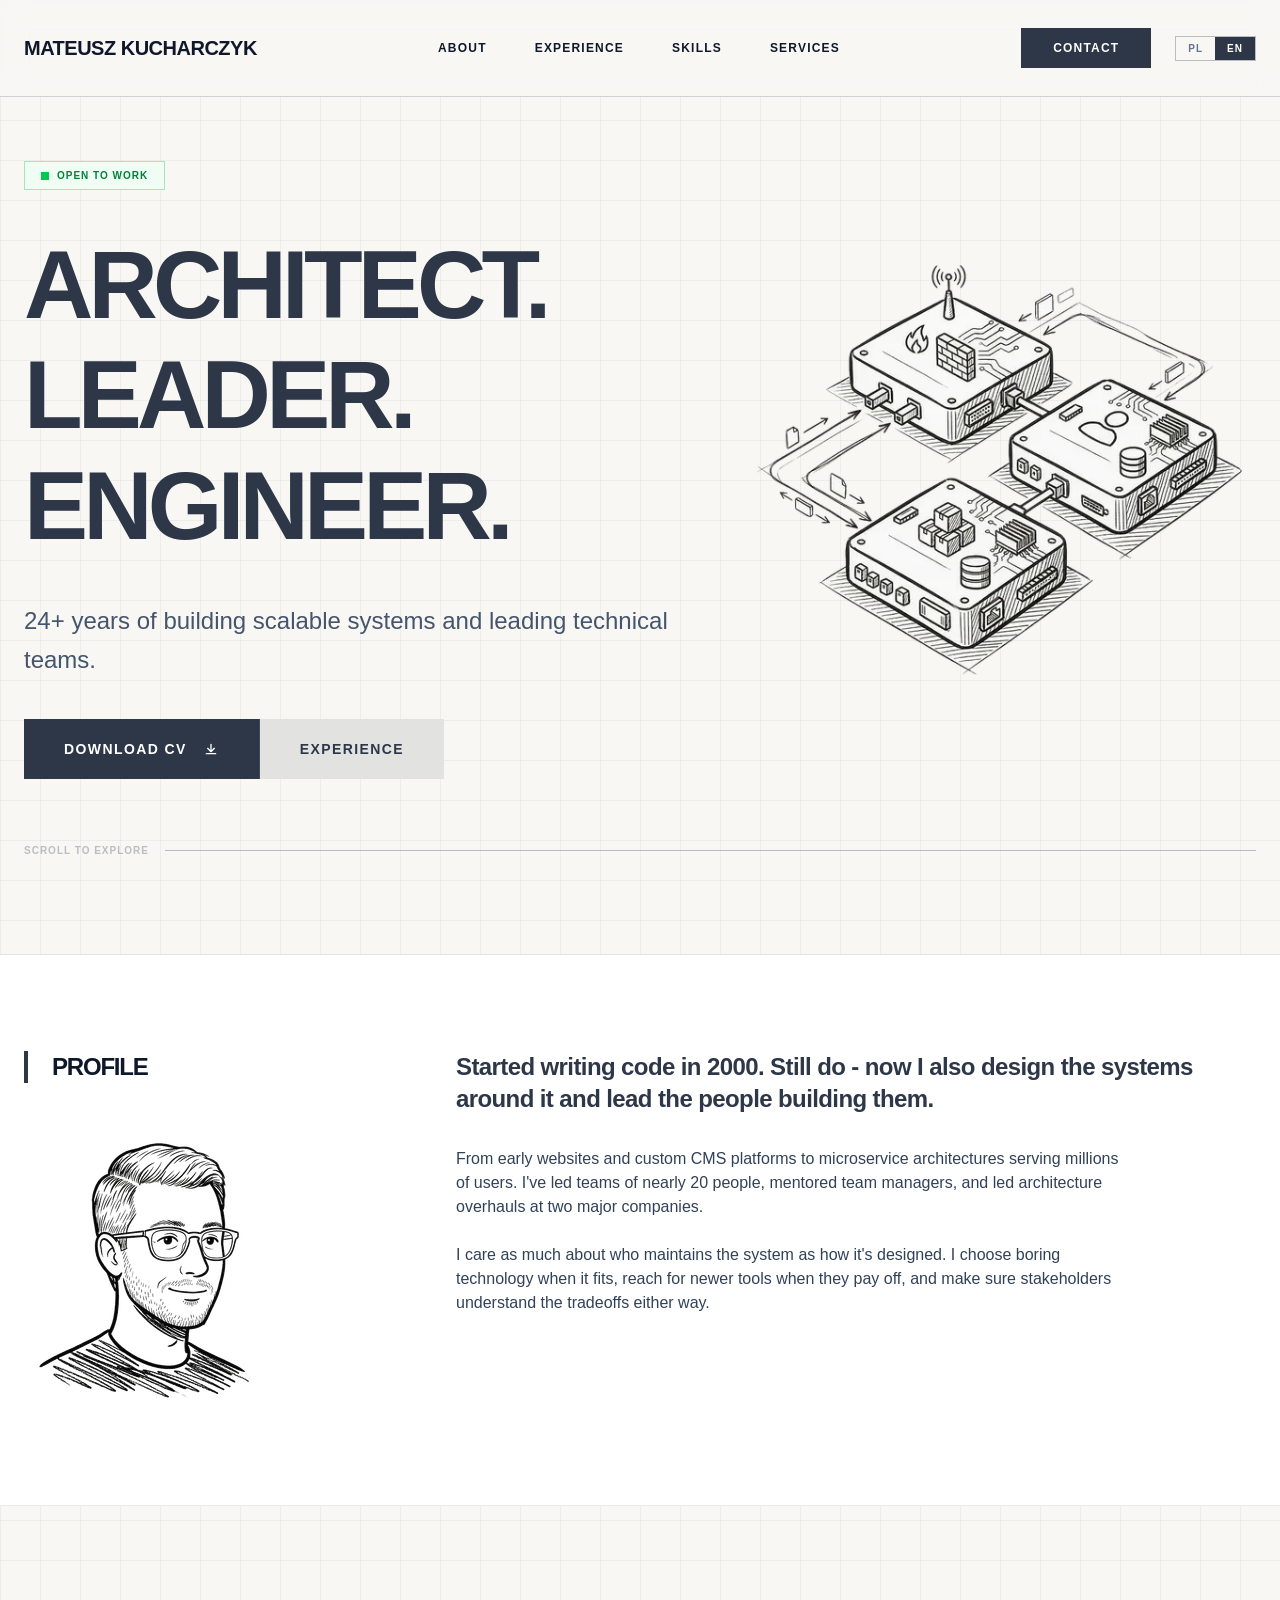
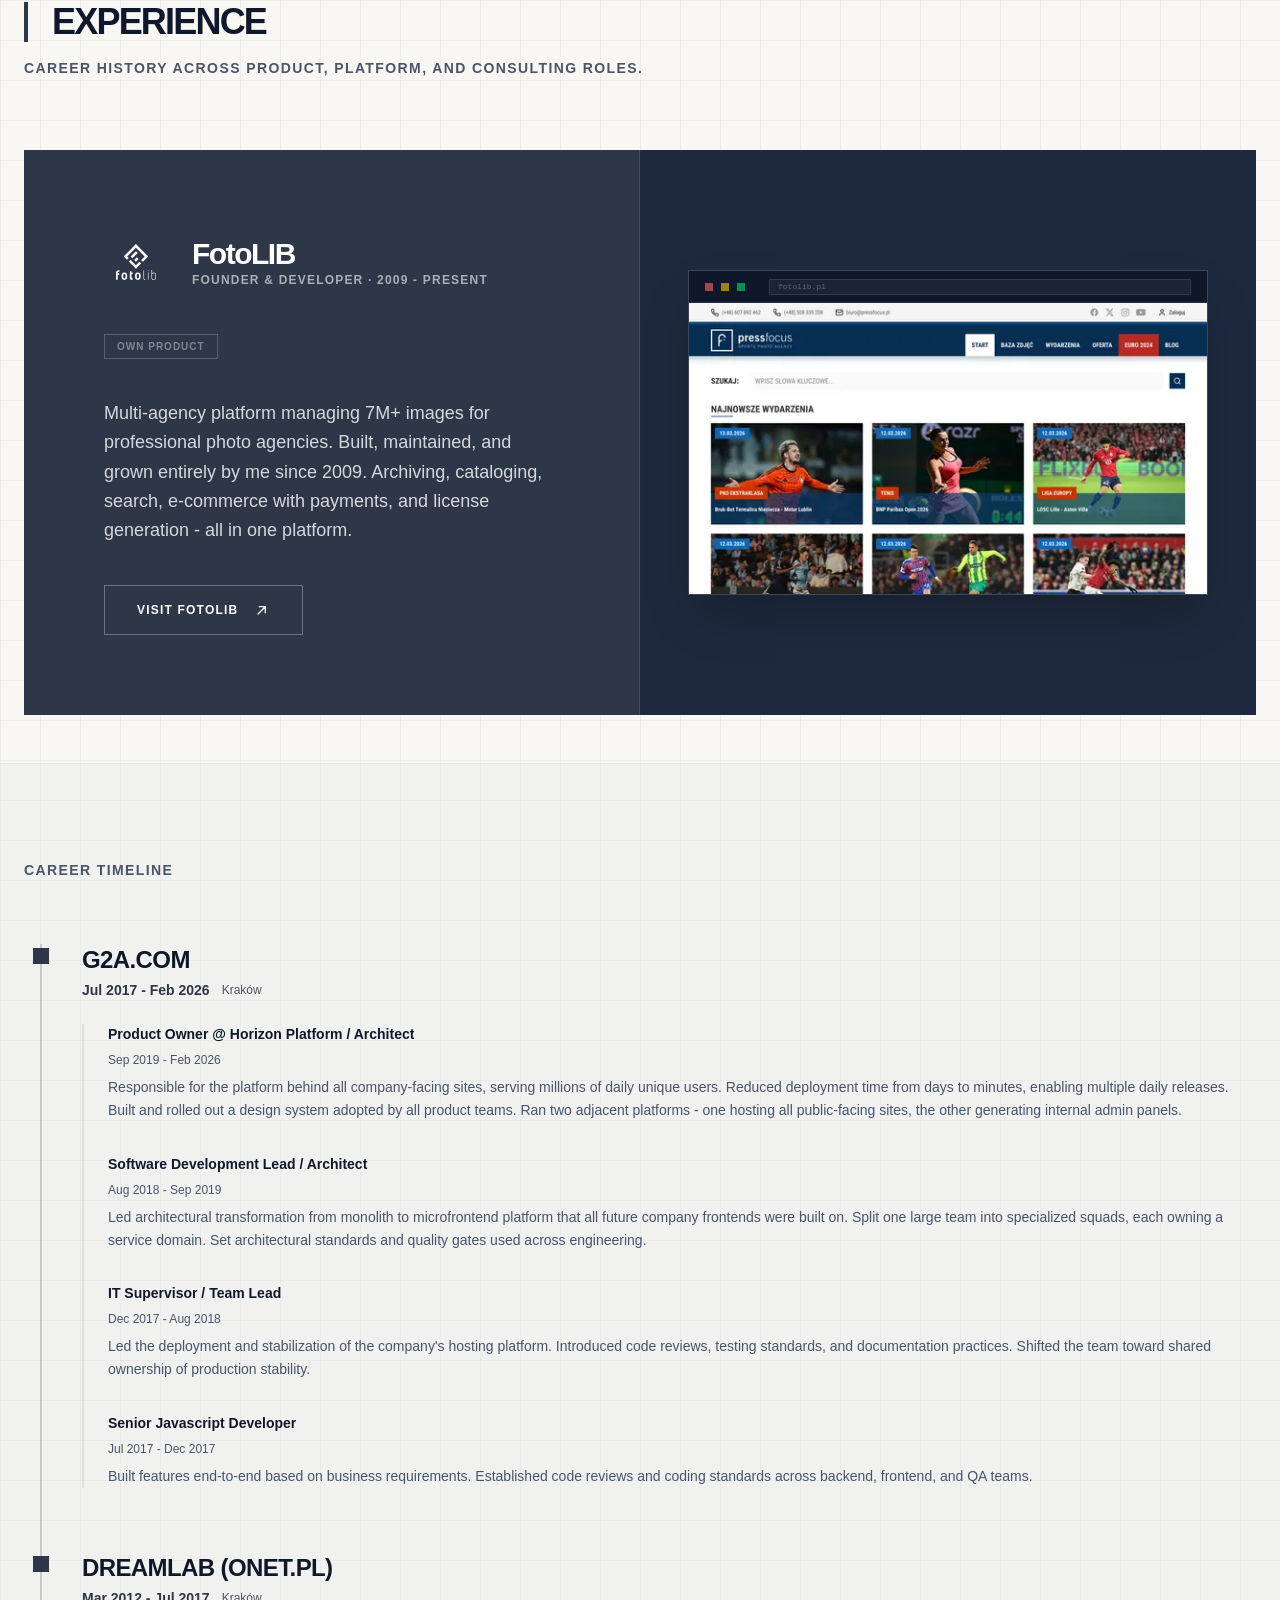
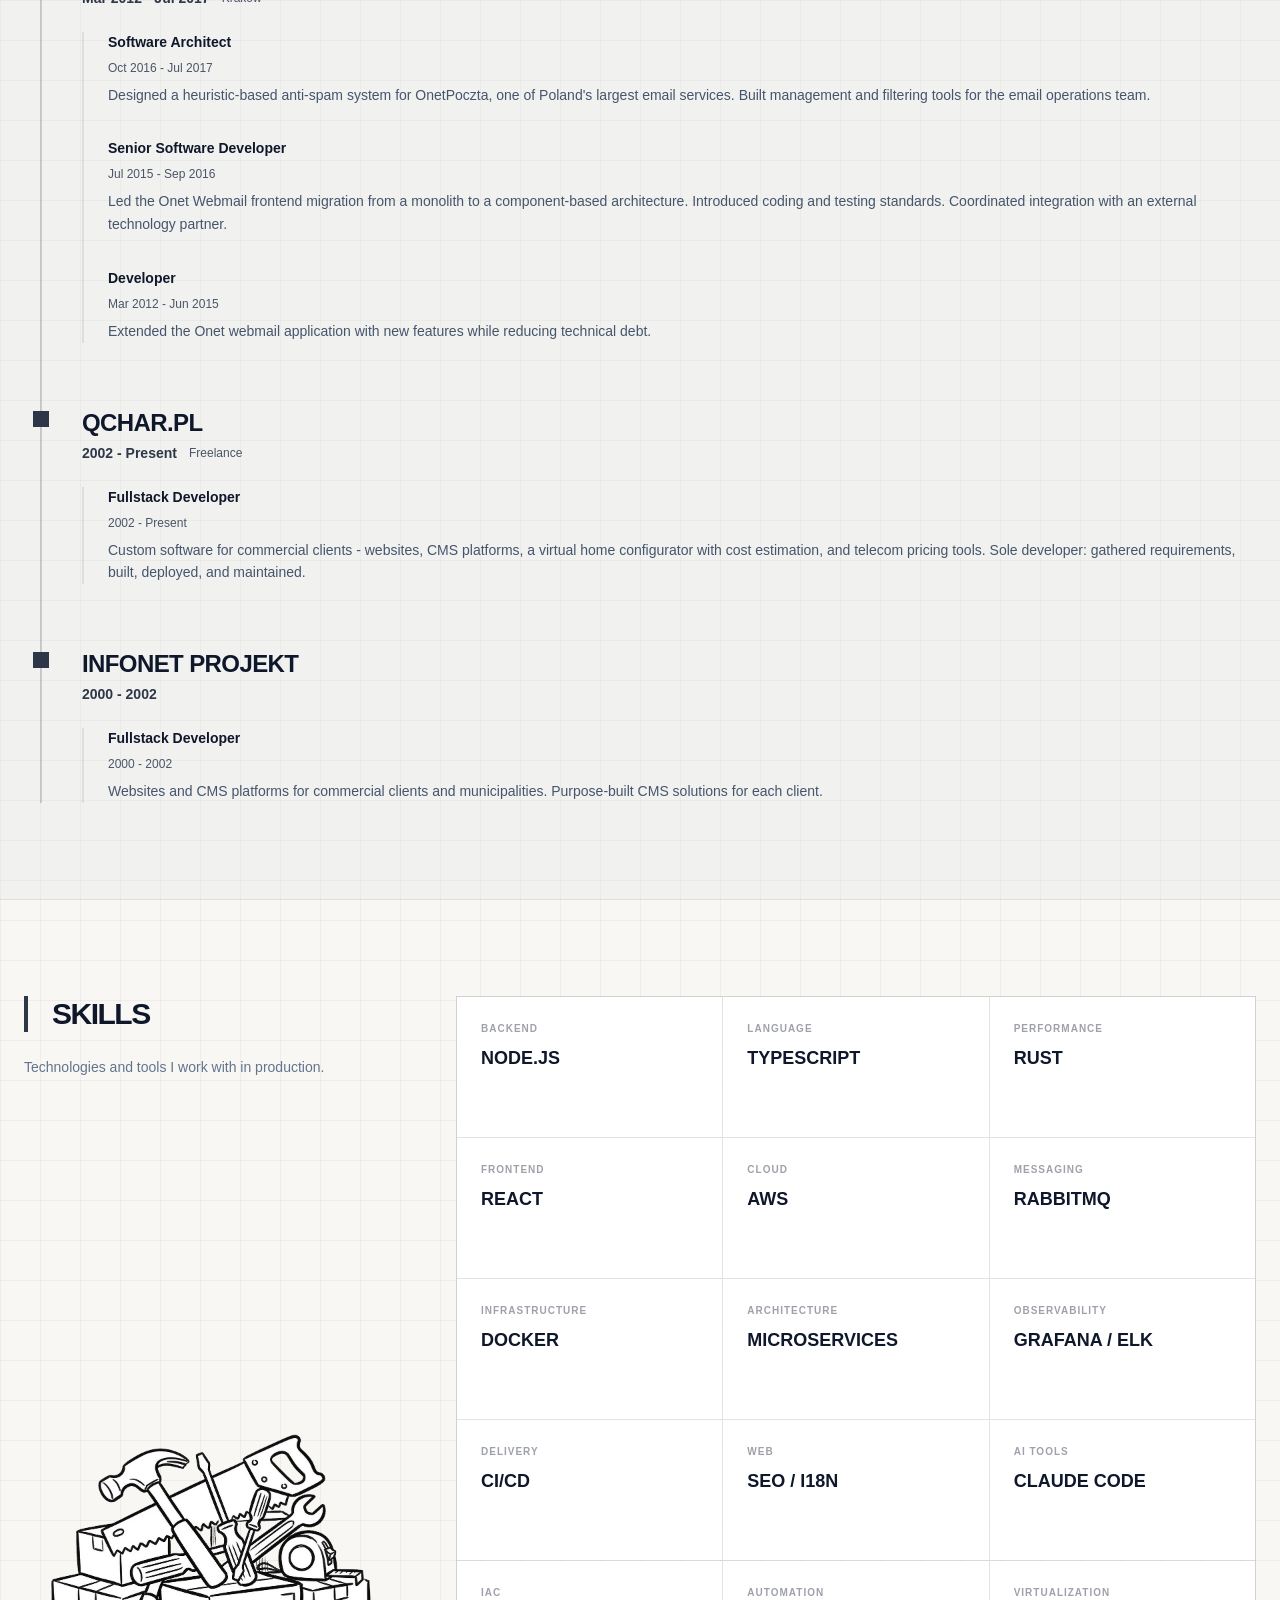
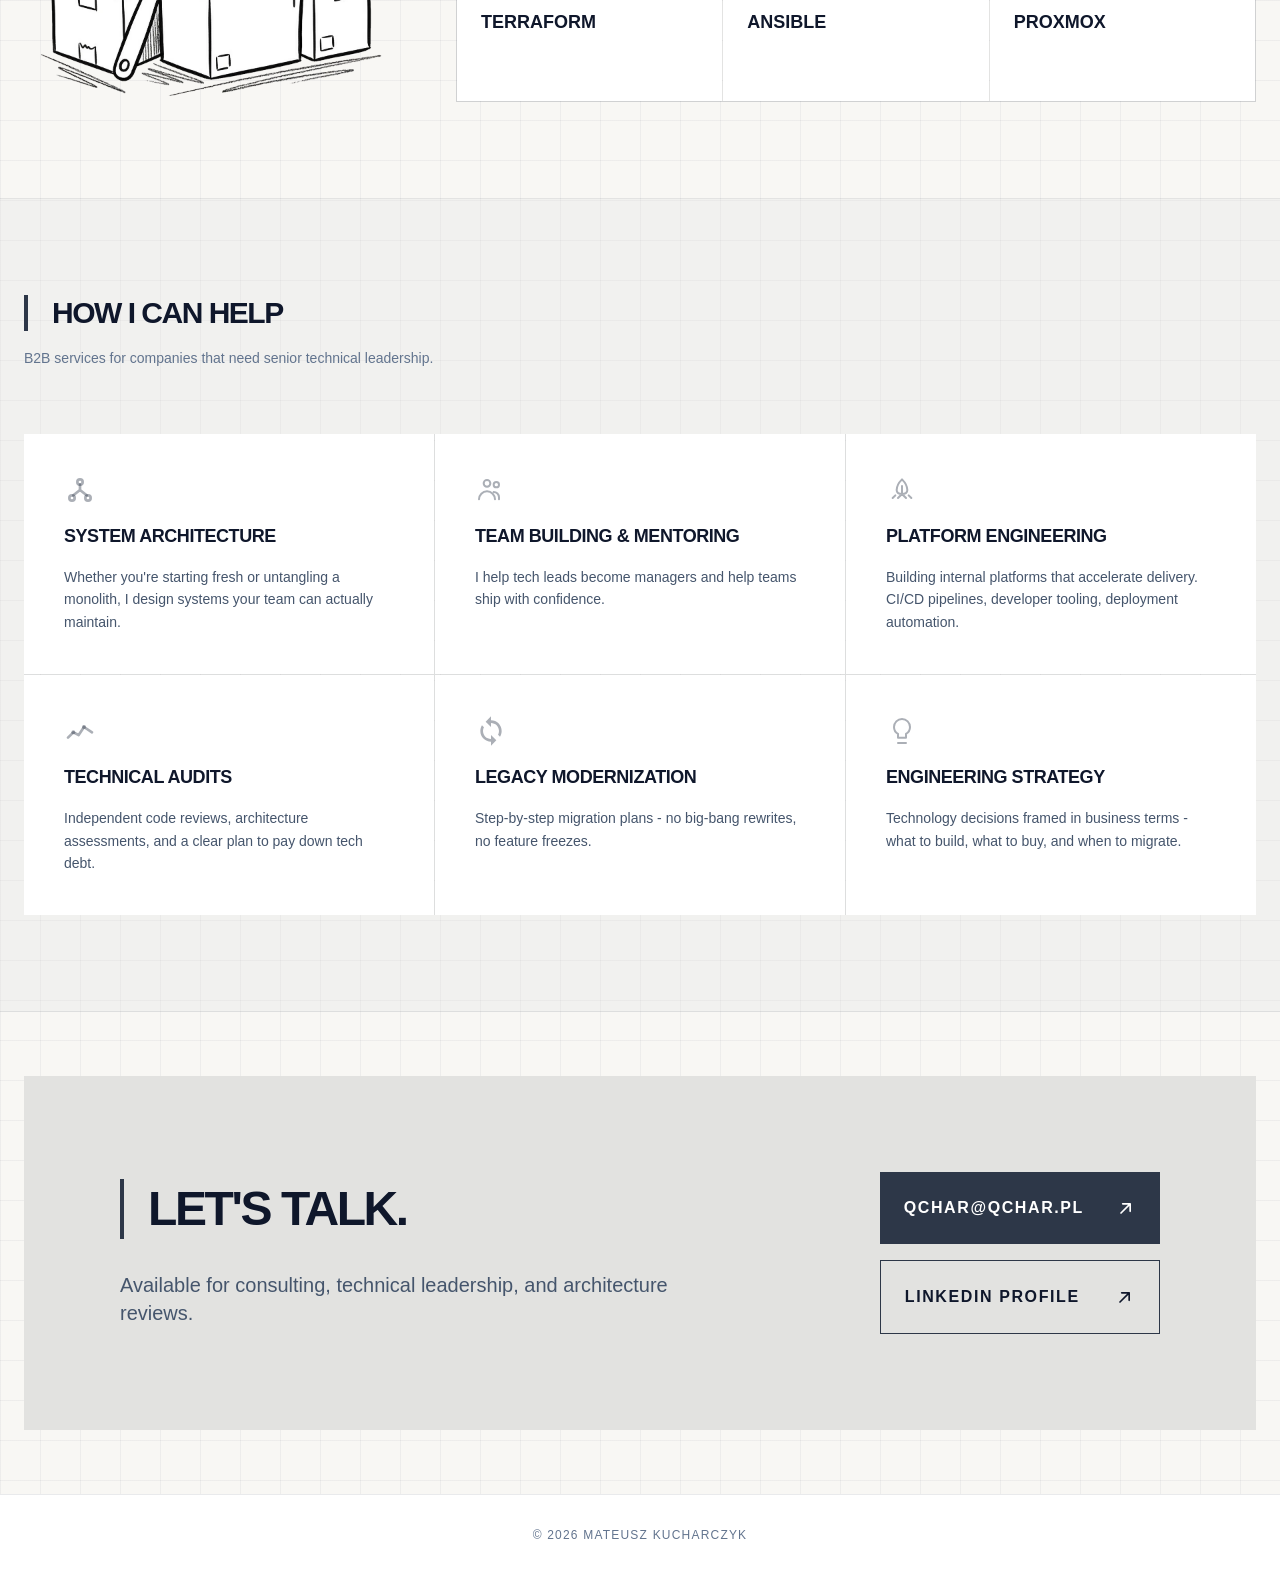
==== commit 8ea42021: "version: 2026-03-16 qchar/www.qchar.pl@44de353480b23d0978e2292707a42508611f5410" ====
--- a/en/index.html
+++ b/en/index.html
@@ -1,5 +1,5 @@
-<!DOCTYPE html><html lang="en"> <head><meta charset="utf-8"><meta name="viewport" content="width=device-width, initial-scale=1.0"><title>Mateusz Kucharczyk - Software Architect, Leader, Engineer</title><meta name="description" content="Software architect, team leader, and product owner with 24+ years of experience building scalable systems. Kraków-based B2B consultant."><meta name="author" content="Mateusz Kucharczyk"><meta name="robots" content="index, follow"><meta name="theme-color" content="#2d3748"><meta name="color-scheme" content="light"><meta name="geo.region" content="PL-MA"><meta name="geo.placename" content="Kraków"><meta name="geo.position" content="50.0647;19.9450"><meta name="ICBM" content="50.0647, 19.9450"><link rel="icon" href="/favicon.ico" sizes="32x32"><link rel="icon" type="image/png" href="/favicon-32.png" sizes="32x32"><link rel="apple-touch-icon" href="/apple-touch-icon.png"><link rel="manifest" href="/site.webmanifest"><link rel="canonical" href="https://qchar.pl/en/"><link rel="alternate" hreflang="pl" href="https://qchar.pl/"><link rel="alternate" hreflang="en" href="https://qchar.pl/en/"><link rel="alternate" hreflang="x-default" href="https://qchar.pl/"><meta property="og:title" content="Mateusz Kucharczyk - Software Architect, Leader, Engineer"><meta property="og:description" content="Software architect, team leader, and product owner with 24+ years of experience building scalable systems. Kraków-based B2B consultant."><meta property="og:type" content="website"><meta property="og:url" content="https://qchar.pl/en/"><meta property="og:image" content="https://qchar.pl/og-image.png"><meta property="og:image:width" content="1200"><meta property="og:image:height" content="630"><meta property="og:image:alt" content="Mateusz Kucharczyk - Software Architect"><meta property="og:locale" content="en_US"><meta property="og:locale:alternate" content="pl_PL"><meta property="og:site_name" content="Mateusz Kucharczyk"><meta name="twitter:card" content="summary_large_image"><meta name="twitter:title" content="Mateusz Kucharczyk - Software Architect, Leader, Engineer"><meta name="twitter:description" content="Software architect, team leader, and product owner with 24+ years of experience building scalable systems. Kraków-based B2B consultant."><meta name="twitter:image" content="https://qchar.pl/og-image.png"><meta name="twitter:image:alt" content="Mateusz Kucharczyk - Software Architect"><script type="application/ld+json">{"@context":"https://schema.org","@type":"Person","@id":"https://qchar.pl/#person","name":"Mateusz Kucharczyk","url":"https://qchar.pl","image":"https://qchar.pl/me.png","jobTitle":"Software Architect","description":"Software architect, team leader, and product owner with 24+ years of experience building scalable systems. Kraków-based B2B consultant.","email":"qchar@qchar.pl","address":{"@type":"PostalAddress","addressLocality":"Kraków","addressRegion":"Małopolskie","addressCountry":"PL"},"sameAs":["https://www.linkedin.com/in/mateusz-kucharczyk-040a4a22/"],"knowsAbout":["Software Architecture","Team Leadership","Node.js","TypeScript","Rust","React","AWS","Docker","Microservices"],"alumniOf":{"@type":"EducationalOrganization","name":"The Silesian University of Technology"}}</script><script type="application/ld+json">{"@context":"https://schema.org","@type":"ProfessionalService","name":"Mateusz Kucharczyk - Software Architecture Consulting","url":"https://qchar.pl","description":"Software architect, team leader, and product owner with 24+ years of experience building scalable systems. Kraków-based B2B consultant.","provider":{"@type":"Person","@id":"https://qchar.pl/#person"},"areaServed":["Poland","Europe"],"address":{"@type":"PostalAddress","addressLocality":"Kraków","addressRegion":"Małopolskie","addressCountry":"PL"},"hasOfferCatalog":{"@type":"OfferCatalog","name":"Services","itemListElement":[{"@type":"Offer","itemOffered":{"@type":"Service","name":"System Architecture"}},{"@type":"Offer","itemOffered":{"@type":"Service","name":"Team Building & Mentoring"}},{"@type":"Offer","itemOffered":{"@type":"Service","name":"Platform Engineering"}},{"@type":"Offer","itemOffered":{"@type":"Service","name":"Technical Audits"}},{"@type":"Offer","itemOffered":{"@type":"Service","name":"Legacy Modernization"}},{"@type":"Offer","itemOffered":{"@type":"Service","name":"Engineering Strategy"}}]}}</script><script type="application/ld+json">{"@context":"https://schema.org","@type":"WebSite","name":"Mateusz Kucharczyk","url":"https://qchar.pl","inLanguage":["pl","en"],"author":{"@type":"Person","@id":"https://qchar.pl/#person"}}</script><link rel="stylesheet" href="/_astro/global.DHvGpvG7.css">
-<style>.fotolib-slide[data-astro-cid-grvnqqyp]{opacity:0;transition:opacity .8s ease}.fotolib-slide[data-astro-cid-grvnqqyp].active{opacity:1}
+<!DOCTYPE html><html lang="en"> <head><meta charset="utf-8"><meta name="viewport" content="width=device-width, initial-scale=1.0"><title>Mateusz Kucharczyk - Software Architect, Leader, Engineer</title><meta name="description" content="Software architect, team leader, and product owner with 24+ years of experience building scalable systems. Kraków-based B2B consultant."><meta name="author" content="Mateusz Kucharczyk"><meta name="robots" content="index, follow"><meta name="theme-color" content="#2d3748"><meta name="color-scheme" content="light"><meta name="geo.region" content="PL-MA"><meta name="geo.placename" content="Kraków"><meta name="geo.position" content="50.0647;19.9450"><meta name="ICBM" content="50.0647, 19.9450"><link rel="icon" href="/favicon.ico" sizes="32x32"><link rel="icon" type="image/png" href="/favicon-32.png" sizes="32x32"><link rel="apple-touch-icon" href="/apple-touch-icon.png"><link rel="manifest" href="/site.webmanifest"><link rel="canonical" href="https://qchar.pl/en/"><link rel="alternate" hreflang="pl" href="https://qchar.pl/"><link rel="alternate" hreflang="en" href="https://qchar.pl/en/"><link rel="alternate" hreflang="x-default" href="https://qchar.pl/"><meta property="og:title" content="Mateusz Kucharczyk - Software Architect, Leader, Engineer"><meta property="og:description" content="Software architect, team leader, and product owner with 24+ years of experience building scalable systems. Kraków-based B2B consultant."><meta property="og:type" content="website"><meta property="og:url" content="https://qchar.pl/en/"><meta property="og:image" content="https://qchar.pl/og-image.png"><meta property="og:image:width" content="1200"><meta property="og:image:height" content="630"><meta property="og:image:alt" content="Mateusz Kucharczyk - Software Architect"><meta property="og:locale" content="en_US"><meta property="og:locale:alternate" content="pl_PL"><meta property="og:site_name" content="Mateusz Kucharczyk"><meta name="twitter:card" content="summary_large_image"><meta name="twitter:title" content="Mateusz Kucharczyk - Software Architect, Leader, Engineer"><meta name="twitter:description" content="Software architect, team leader, and product owner with 24+ years of experience building scalable systems. Kraków-based B2B consultant."><meta name="twitter:image" content="https://qchar.pl/og-image.png"><meta name="twitter:image:alt" content="Mateusz Kucharczyk - Software Architect"><script type="application/ld+json">{"@context":"https://schema.org","@type":"Person","@id":"https://qchar.pl/#person","name":"Mateusz Kucharczyk","url":"https://qchar.pl","image":"https://qchar.pl/me.png","jobTitle":"Software Architect","description":"Software architect, team leader, and product owner with 24+ years of experience building scalable systems. Kraków-based B2B consultant.","email":"qchar@qchar.pl","address":{"@type":"PostalAddress","addressLocality":"Kraków","addressRegion":"Małopolskie","addressCountry":"PL"},"sameAs":["https://www.linkedin.com/in/mateusz-kucharczyk-040a4a22/"],"knowsAbout":["Software Architecture","Team Leadership","Node.js","TypeScript","Rust","React","AWS","Docker","Microservices"],"alumniOf":{"@type":"EducationalOrganization","name":"The Silesian University of Technology"}}</script><script type="application/ld+json">{"@context":"https://schema.org","@type":"ProfessionalService","name":"Mateusz Kucharczyk - Software Architecture Consulting","url":"https://qchar.pl","description":"Software architect, team leader, and product owner with 24+ years of experience building scalable systems. Kraków-based B2B consultant.","provider":{"@type":"Person","@id":"https://qchar.pl/#person"},"areaServed":["Poland","Europe"],"address":{"@type":"PostalAddress","addressLocality":"Kraków","addressRegion":"Małopolskie","addressCountry":"PL"},"hasOfferCatalog":{"@type":"OfferCatalog","name":"Services","itemListElement":[{"@type":"Offer","itemOffered":{"@type":"Service","name":"System Architecture"}},{"@type":"Offer","itemOffered":{"@type":"Service","name":"Team Building & Mentoring"}},{"@type":"Offer","itemOffered":{"@type":"Service","name":"Platform Engineering"}},{"@type":"Offer","itemOffered":{"@type":"Service","name":"Technical Audits"}},{"@type":"Offer","itemOffered":{"@type":"Service","name":"Legacy Modernization"}},{"@type":"Offer","itemOffered":{"@type":"Service","name":"Engineering Strategy"}}]}}</script><script type="application/ld+json">{"@context":"https://schema.org","@type":"WebSite","name":"Mateusz Kucharczyk","url":"https://qchar.pl","inLanguage":["pl","en"],"author":{"@type":"Person","@id":"https://qchar.pl/#person"}}</script><style>@layer properties{@supports (((-webkit-hyphens:none)) and (not (margin-trim:inline))) or ((-moz-orient:inline) and (not (color:rgb(from red r g b)))){*,:before,:after,::backdrop{--tw-translate-x:0;--tw-translate-y:0;--tw-translate-z:0;--tw-space-y-reverse:0;--tw-border-style:solid;--tw-leading:initial;--tw-font-weight:initial;--tw-tracking:initial;--tw-shadow:0 0 #0000;--tw-shadow-color:initial;--tw-shadow-alpha:100%;--tw-inset-shadow:0 0 #0000;--tw-inset-shadow-color:initial;--tw-inset-shadow-alpha:100%;--tw-ring-color:initial;--tw-ring-shadow:0 0 #0000;--tw-inset-ring-color:initial;--tw-inset-ring-shadow:0 0 #0000;--tw-ring-inset:initial;--tw-ring-offset-width:0px;--tw-ring-offset-color:#fff;--tw-ring-offset-shadow:0 0 #0000;--tw-blur:initial;--tw-brightness:initial;--tw-contrast:initial;--tw-grayscale:initial;--tw-hue-rotate:initial;--tw-invert:initial;--tw-opacity:initial;--tw-saturate:initial;--tw-sepia:initial;--tw-drop-shadow:initial;--tw-drop-shadow-color:initial;--tw-drop-shadow-alpha:100%;--tw-drop-shadow-size:initial;--tw-backdrop-blur:initial;--tw-backdrop-brightness:initial;--tw-backdrop-contrast:initial;--tw-backdrop-grayscale:initial;--tw-backdrop-hue-rotate:initial;--tw-backdrop-invert:initial;--tw-backdrop-opacity:initial;--tw-backdrop-saturate:initial;--tw-backdrop-sepia:initial;--tw-duration:initial;--tw-ease:initial}}}@font-face{font-family:Inter;font-style:normal;font-display:swap;font-weight:300;src:url(/_astro/inter-cyrillic-ext-300-normal.CgCALhwJ.woff2)format("woff2"),url(/_astro/inter-cyrillic-ext-300-normal.RId2JxDB.woff)format("woff");unicode-range:U+460-52F,U+1C80-1C8A,U+20B4,U+2DE0-2DFF,U+A640-A69F,U+FE2E-FE2F}@font-face{font-family:Inter;font-style:normal;font-display:swap;font-weight:300;src:url(/_astro/inter-cyrillic-300-normal.BnqRxXuy.woff2)format("woff2"),url(/_astro/inter-cyrillic-300-normal.LR1W_oT8.woff)format("woff");unicode-range:U+301,U+400-45F,U+490-491,U+4B0-4B1,U+2116}@font-face{font-family:Inter;font-style:normal;font-display:swap;font-weight:300;src:url(/_astro/inter-greek-ext-300-normal.l2DDyC6M.woff2)format("woff2"),url(/_astro/inter-greek-ext-300-normal.DLbbeei1.woff)format("woff");unicode-range:U+1F??}@font-face{font-family:Inter;font-style:normal;font-display:swap;font-weight:300;src:url(/_astro/inter-greek-300-normal.DmGD3g_f.woff2)format("woff2"),url(/_astro/inter-greek-300-normal.BrhSP0vQ.woff)format("woff");unicode-range:U+370-377,U+37A-37F,U+384-38A,U+38C,U+38E-3A1,U+3A3-3FF}@font-face{font-family:Inter;font-style:normal;font-display:swap;font-weight:300;src:url(/_astro/inter-vietnamese-300-normal.Bdr24Bqb.woff2)format("woff2"),url(/_astro/inter-vietnamese-300-normal.DDGmYYdT.woff)format("woff");unicode-range:U+102-103,U+110-111,U+128-129,U+168-169,U+1A0-1A1,U+1AF-1B0,U+300-301,U+303-304,U+308-309,U+323,U+329,U+1EA0-1EF9,U+20AB}@font-face{font-family:Inter;font-style:normal;font-display:swap;font-weight:300;src:url(/_astro/inter-latin-ext-300-normal.CPgO9Ksf.woff2)format("woff2"),url(/_astro/inter-latin-ext-300-normal.Dp1L8vcn.woff)format("woff");unicode-range:U+100-2BA,U+2BD-2C5,U+2C7-2CC,U+2CE-2D7,U+2DD-2FF,U+304,U+308,U+329,U+1D00-1DBF,U+1E00-1E9F,U+1EF2-1EFF,U+2020,U+20A0-20AB,U+20AD-20C0,U+2113,U+2C60-2C7F,U+A720-A7FF}@font-face{font-family:Inter;font-style:normal;font-display:swap;font-weight:300;src:url(/_astro/inter-latin-300-normal.BVlfKGgI.woff2)format("woff2"),url(/_astro/inter-latin-300-normal.i8F0SvXL.woff)format("woff");unicode-range:U+??,U+131,U+152-153,U+2BB-2BC,U+2C6,U+2DA,U+2DC,U+304,U+308,U+329,U+2000-206F,U+20AC,U+2122,U+2191,U+2193,U+2212,U+2215,U+FEFF,U+FFFD}@font-face{font-family:Inter;font-style:normal;font-display:swap;font-weight:400;src:url(/_astro/inter-cyrillic-ext-400-normal.BQZuk6qB.woff2)format("woff2"),url(/_astro/inter-cyrillic-ext-400-normal.DQukG94-.woff)format("woff");unicode-range:U+460-52F,U+1C80-1C8A,U+20B4,U+2DE0-2DFF,U+A640-A69F,U+FE2E-FE2F}@font-face{font-family:Inter;font-style:normal;font-display:swap;font-weight:400;src:url(/_astro/inter-cyrillic-400-normal.obahsSVq.woff2)format("woff2"),url(/_astro/inter-cyrillic-400-normal.HOLc17fK.woff)format("woff");unicode-range:U+301,U+400-45F,U+490-491,U+4B0-4B1,U+2116}@font-face{font-family:Inter;font-style:normal;font-display:swap;font-weight:400;src:url(/_astro/inter-greek-ext-400-normal.DGGRlc-M.woff2)format("woff2"),url(/_astro/inter-greek-ext-400-normal.KugGGMne.woff)format("woff");unicode-range:U+1F??}@font-face{font-family:Inter;font-style:normal;font-display:swap;font-weight:400;src:url(/_astro/inter-greek-400-normal.B4URO6DV.woff2)format("woff2"),url(/_astro/inter-greek-400-normal.q2sYcFCs.woff)format("woff");unicode-range:U+370-377,U+37A-37F,U+384-38A,U+38C,U+38E-3A1,U+3A3-3FF}@font-face{font-family:Inter;font-style:normal;font-display:swap;font-weight:400;src:url(/_astro/inter-vietnamese-400-normal.DMkecbls.woff2)format("woff2"),url(/_astro/inter-vietnamese-400-normal.Bbgyi5SW.woff)format("woff");unicode-range:U+102-103,U+110-111,U+128-129,U+168-169,U+1A0-1A1,U+1AF-1B0,U+300-301,U+303-304,U+308-309,U+323,U+329,U+1EA0-1EF9,U+20AB}@font-face{font-family:Inter;font-style:normal;font-display:swap;font-weight:400;src:url(/_astro/inter-latin-ext-400-normal.C1nco2VV.woff2)format("woff2"),url(/_astro/inter-latin-ext-400-normal.77YHD8bZ.woff)format("woff");unicode-range:U+100-2BA,U+2BD-2C5,U+2C7-2CC,U+2CE-2D7,U+2DD-2FF,U+304,U+308,U+329,U+1D00-1DBF,U+1E00-1E9F,U+1EF2-1EFF,U+2020,U+20A0-20AB,U+20AD-20C0,U+2113,U+2C60-2C7F,U+A720-A7FF}@font-face{font-family:Inter;font-style:normal;font-display:swap;font-weight:400;src:url(/_astro/inter-latin-400-normal.C38fXH4l.woff2)format("woff2"),url(/_astro/inter-latin-400-normal.CyCys3Eg.woff)format("woff");unicode-range:U+??,U+131,U+152-153,U+2BB-2BC,U+2C6,U+2DA,U+2DC,U+304,U+308,U+329,U+2000-206F,U+20AC,U+2122,U+2191,U+2193,U+2212,U+2215,U+FEFF,U+FFFD}@font-face{font-family:Inter;font-style:normal;font-display:swap;font-weight:500;src:url(/_astro/inter-cyrillic-ext-500-normal.B0yAr1jD.woff2)format("woff2"),url(/_astro/inter-cyrillic-ext-500-normal.BmqWE9Dz.woff)format("woff");unicode-range:U+460-52F,U+1C80-1C8A,U+20B4,U+2DE0-2DFF,U+A640-A69F,U+FE2E-FE2F}@font-face{font-family:Inter;font-style:normal;font-display:swap;font-weight:500;src:url(/_astro/inter-cyrillic-500-normal.BasfLYem.woff2)format("woff2"),url(/_astro/inter-cyrillic-500-normal.CxZf_p3X.woff)format("woff");unicode-range:U+301,U+400-45F,U+490-491,U+4B0-4B1,U+2116}@font-face{font-family:Inter;font-style:normal;font-display:swap;font-weight:500;src:url(/_astro/inter-greek-ext-500-normal.C4iEst2y.woff2)format("woff2"),url(/_astro/inter-greek-ext-500-normal.2j5mBUwD.woff)format("woff");unicode-range:U+1F??}@font-face{font-family:Inter;font-style:normal;font-display:swap;font-weight:500;src:url(/_astro/inter-greek-500-normal.BIZE56-Y.woff2)format("woff2"),url(/_astro/inter-greek-500-normal.Xzm54t5V.woff)format("woff");unicode-range:U+370-377,U+37A-37F,U+384-38A,U+38C,U+38E-3A1,U+3A3-3FF}@font-face{font-family:Inter;font-style:normal;font-display:swap;font-weight:500;src:url(/_astro/inter-vietnamese-500-normal.DOriooB6.woff2)format("woff2"),url(/_astro/inter-vietnamese-500-normal.mJboJaSs.woff)format("woff");unicode-range:U+102-103,U+110-111,U+128-129,U+168-169,U+1A0-1A1,U+1AF-1B0,U+300-301,U+303-304,U+308-309,U+323,U+329,U+1EA0-1EF9,U+20AB}@font-face{font-family:Inter;font-style:normal;font-display:swap;font-weight:500;src:url(/_astro/inter-latin-ext-500-normal.CV4jyFjo.woff2)format("woff2"),url(/_astro/inter-latin-ext-500-normal.BxGbmqWO.woff)format("woff");unicode-range:U+100-2BA,U+2BD-2C5,U+2C7-2CC,U+2CE-2D7,U+2DD-2FF,U+304,U+308,U+329,U+1D00-1DBF,U+1E00-1E9F,U+1EF2-1EFF,U+2020,U+20A0-20AB,U+20AD-20C0,U+2113,U+2C60-2C7F,U+A720-A7FF}@font-face{font-family:Inter;font-style:normal;font-display:swap;font-weight:500;src:url(/_astro/inter-latin-500-normal.Cerq10X2.woff2)format("woff2"),url(/_astro/inter-latin-500-normal.BL9OpVg8.woff)format("woff");unicode-range:U+??,U+131,U+152-153,U+2BB-2BC,U+2C6,U+2DA,U+2DC,U+304,U+308,U+329,U+2000-206F,U+20AC,U+2122,U+2191,U+2193,U+2212,U+2215,U+FEFF,U+FFFD}@font-face{font-family:Inter;font-style:normal;font-display:swap;font-weight:600;src:url(/_astro/inter-cyrillic-ext-600-normal.Dfes3d0z.woff2)format("woff2"),url(/_astro/inter-cyrillic-ext-600-normal.Bcila6Z-.woff)format("woff");unicode-range:U+460-52F,U+1C80-1C8A,U+20B4,U+2DE0-2DFF,U+A640-A69F,U+FE2E-FE2F}@font-face{font-family:Inter;font-style:normal;font-display:swap;font-weight:600;src:url(/_astro/inter-cyrillic-600-normal.CWCymEST.woff2)format("woff2"),url(/_astro/inter-cyrillic-600-normal.4D_pXhcN.woff)format("woff");unicode-range:U+301,U+400-45F,U+490-491,U+4B0-4B1,U+2116}@font-face{font-family:Inter;font-style:normal;font-display:swap;font-weight:600;src:url(/_astro/inter-greek-ext-600-normal.DRtmH8MT.woff2)format("woff2"),url(/_astro/inter-greek-ext-600-normal.B8X0CLgF.woff)format("woff");unicode-range:U+1F??}@font-face{font-family:Inter;font-style:normal;font-display:swap;font-weight:600;src:url(/_astro/inter-greek-600-normal.plRanbMR.woff2)format("woff2"),url(/_astro/inter-greek-600-normal.BZpKdvQh.woff)format("woff");unicode-range:U+370-377,U+37A-37F,U+384-38A,U+38C,U+38E-3A1,U+3A3-3FF}@font-face{font-family:Inter;font-style:normal;font-display:swap;font-weight:600;src:url(/_astro/inter-vietnamese-600-normal.Cc8MFFhd.woff2)format("woff2"),url(/_astro/inter-vietnamese-600-normal.BuLX-rYi.woff)format("woff");unicode-range:U+102-103,U+110-111,U+128-129,U+168-169,U+1A0-1A1,U+1AF-1B0,U+300-301,U+303-304,U+308-309,U+323,U+329,U+1EA0-1EF9,U+20AB}@font-face{font-family:Inter;font-style:normal;font-display:swap;font-weight:600;src:url(/_astro/inter-latin-ext-600-normal.D2bJ5OIk.woff2)format("woff2"),url(/_astro/inter-latin-ext-600-normal.CIVaiw4L.woff)format("woff");unicode-range:U+100-2BA,U+2BD-2C5,U+2C7-2CC,U+2CE-2D7,U+2DD-2FF,U+304,U+308,U+329,U+1D00-1DBF,U+1E00-1E9F,U+1EF2-1EFF,U+2020,U+20A0-20AB,U+20AD-20C0,U+2113,U+2C60-2C7F,U+A720-A7FF}@font-face{font-family:Inter;font-style:normal;font-display:swap;font-weight:600;src:url(/_astro/inter-latin-600-normal.LgqL8muc.woff2)format("woff2"),url(/_astro/inter-latin-600-normal.CiBQ2DWP.woff)format("woff");unicode-range:U+??,U+131,U+152-153,U+2BB-2BC,U+2C6,U+2DA,U+2DC,U+304,U+308,U+329,U+2000-206F,U+20AC,U+2122,U+2191,U+2193,U+2212,U+2215,U+FEFF,U+FFFD}@font-face{font-family:Inter;font-style:normal;font-display:swap;font-weight:700;src:url(/_astro/inter-cyrillic-ext-700-normal.BjwYoWNd.woff2)format("woff2"),url(/_astro/inter-cyrillic-ext-700-normal.LO58E6JB.woff)format("woff");unicode-range:U+460-52F,U+1C80-1C8A,U+20B4,U+2DE0-2DFF,U+A640-A69F,U+FE2E-FE2F}@font-face{font-family:Inter;font-style:normal;font-display:swap;font-weight:700;src:url(/_astro/inter-cyrillic-700-normal.CjBOestx.woff2)format("woff2"),url(/_astro/inter-cyrillic-700-normal.DrXBdSj3.woff)format("woff");unicode-range:U+301,U+400-45F,U+490-491,U+4B0-4B1,U+2116}@font-face{font-family:Inter;font-style:normal;font-display:swap;font-weight:700;src:url(/_astro/inter-greek-ext-700-normal.qfdV9bQt.woff2)format("woff2"),url(/_astro/inter-greek-ext-700-normal.BoQ6DsYi.woff)format("woff");unicode-range:U+1F??}@font-face{font-family:Inter;font-style:normal;font-display:swap;font-weight:700;src:url(/_astro/inter-greek-700-normal.C3JjAnD8.woff2)format("woff2"),url(/_astro/inter-greek-700-normal.BUv2fZ6O.woff)format("woff");unicode-range:U+370-377,U+37A-37F,U+384-38A,U+38C,U+38E-3A1,U+3A3-3FF}@font-face{font-family:Inter;font-style:normal;font-display:swap;font-weight:700;src:url(/_astro/inter-vietnamese-700-normal.DlLaEgI2.woff2)format("woff2"),url(/_astro/inter-vietnamese-700-normal.BZaoP0fm.woff)format("woff");unicode-range:U+102-103,U+110-111,U+128-129,U+168-169,U+1A0-1A1,U+1AF-1B0,U+300-301,U+303-304,U+308-309,U+323,U+329,U+1EA0-1EF9,U+20AB}@font-face{font-family:Inter;font-style:normal;font-display:swap;font-weight:700;src:url(/_astro/inter-latin-ext-700-normal.Ca8adRJv.woff2)format("woff2"),url(/_astro/inter-latin-ext-700-normal.TidjK2hL.woff)format("woff");unicode-range:U+100-2BA,U+2BD-2C5,U+2C7-2CC,U+2CE-2D7,U+2DD-2FF,U+304,U+308,U+329,U+1D00-1DBF,U+1E00-1E9F,U+1EF2-1EFF,U+2020,U+20A0-20AB,U+20AD-20C0,U+2113,U+2C60-2C7F,U+A720-A7FF}@font-face{font-family:Inter;font-style:normal;font-display:swap;font-weight:700;src:url(/_astro/inter-latin-700-normal.Yt3aPRUw.woff2)format("woff2"),url(/_astro/inter-latin-700-normal.BLAVimhd.woff)format("woff");unicode-range:U+??,U+131,U+152-153,U+2BB-2BC,U+2C6,U+2DA,U+2DC,U+304,U+308,U+329,U+2000-206F,U+20AC,U+2122,U+2191,U+2193,U+2212,U+2215,U+FEFF,U+FFFD}@font-face{font-family:Inter;font-style:normal;font-display:swap;font-weight:800;src:url(/_astro/inter-cyrillic-ext-800-normal.BZOjs1Xv.woff2)format("woff2"),url(/_astro/inter-cyrillic-ext-800-normal.Ca-gJeZY.woff)format("woff");unicode-range:U+460-52F,U+1C80-1C8A,U+20B4,U+2DE0-2DFF,U+A640-A69F,U+FE2E-FE2F}@font-face{font-family:Inter;font-style:normal;font-display:swap;font-weight:800;src:url(/_astro/inter-cyrillic-800-normal.C7MGvYyJ.woff2)format("woff2"),url(/_astro/inter-cyrillic-800-normal.CCHyn08d.woff)format("woff");unicode-range:U+301,U+400-45F,U+490-491,U+4B0-4B1,U+2116}@font-face{font-family:Inter;font-style:normal;font-display:swap;font-weight:800;src:url(/_astro/inter-greek-ext-800-normal.B--PVpEC.woff2)format("woff2"),url(/_astro/inter-greek-ext-800-normal.DUe57HfS.woff)format("woff");unicode-range:U+1F??}@font-face{font-family:Inter;font-style:normal;font-display:swap;font-weight:800;src:url(/_astro/inter-greek-800-normal.CLIouy3y.woff2)format("woff2"),url(/_astro/inter-greek-800-normal.BU00tryP.woff)format("woff");unicode-range:U+370-377,U+37A-37F,U+384-38A,U+38C,U+38E-3A1,U+3A3-3FF}@font-face{font-family:Inter;font-style:normal;font-display:swap;font-weight:800;src:url(/_astro/inter-vietnamese-800-normal.Cm7tD1pz.woff2)format("woff2"),url(/_astro/inter-vietnamese-800-normal.DDlpr_Ee.woff)format("woff");unicode-range:U+102-103,U+110-111,U+128-129,U+168-169,U+1A0-1A1,U+1AF-1B0,U+300-301,U+303-304,U+308-309,U+323,U+329,U+1EA0-1EF9,U+20AB}@font-face{font-family:Inter;font-style:normal;font-display:swap;font-weight:800;src:url(/_astro/inter-latin-ext-800-normal.DZJjya6U.woff2)format("woff2"),url(/_astro/inter-latin-ext-800-normal.BOMpwxm3.woff)format("woff");unicode-range:U+100-2BA,U+2BD-2C5,U+2C7-2CC,U+2CE-2D7,U+2DD-2FF,U+304,U+308,U+329,U+1D00-1DBF,U+1E00-1E9F,U+1EF2-1EFF,U+2020,U+20A0-20AB,U+20AD-20C0,U+2113,U+2C60-2C7F,U+A720-A7FF}@font-face{font-family:Inter;font-style:normal;font-display:swap;font-weight:800;src:url(/_astro/inter-latin-800-normal.BYj_oED-.woff2)format("woff2"),url(/_astro/inter-latin-800-normal.D1mf63XC.woff)format("woff");unicode-range:U+??,U+131,U+152-153,U+2BB-2BC,U+2C6,U+2DA,U+2DC,U+304,U+308,U+329,U+2000-206F,U+20AC,U+2122,U+2191,U+2193,U+2212,U+2215,U+FEFF,U+FFFD}@font-face{font-family:Inter;font-style:normal;font-display:swap;font-weight:900;src:url(/_astro/inter-cyrillic-ext-900-normal.buRuWz4h.woff2)format("woff2"),url(/_astro/inter-cyrillic-ext-900-normal.BUlv-ou0.woff)format("woff");unicode-range:U+460-52F,U+1C80-1C8A,U+20B4,U+2DE0-2DFF,U+A640-A69F,U+FE2E-FE2F}@font-face{font-family:Inter;font-style:normal;font-display:swap;font-weight:900;src:url(/_astro/inter-cyrillic-900-normal.CjyCg421.woff2)format("woff2"),url(/_astro/inter-cyrillic-900-normal.BAVML7y5.woff)format("woff");unicode-range:U+301,U+400-45F,U+490-491,U+4B0-4B1,U+2116}@font-face{font-family:Inter;font-style:normal;font-display:swap;font-weight:900;src:url(/_astro/inter-greek-ext-900-normal.voj7phVX.woff2)format("woff2"),url(/_astro/inter-greek-ext-900-normal.LVqH4fM3.woff)format("woff");unicode-range:U+1F??}@font-face{font-family:Inter;font-style:normal;font-display:swap;font-weight:900;src:url(/_astro/inter-greek-900-normal.Clii5heL.woff2)format("woff2"),url(/_astro/inter-greek-900-normal.7n5hB3DA.woff)format("woff");unicode-range:U+370-377,U+37A-37F,U+384-38A,U+38C,U+38E-3A1,U+3A3-3FF}@font-face{font-family:Inter;font-style:normal;font-display:swap;font-weight:900;src:url(/_astro/inter-vietnamese-900-normal.C4P836tE.woff2)format("woff2"),url(/_astro/inter-vietnamese-900-normal.DBSPUrC7.woff)format("woff");unicode-range:U+102-103,U+110-111,U+128-129,U+168-169,U+1A0-1A1,U+1AF-1B0,U+300-301,U+303-304,U+308-309,U+323,U+329,U+1EA0-1EF9,U+20AB}@font-face{font-family:Inter;font-style:normal;font-display:swap;font-weight:900;src:url(/_astro/inter-latin-ext-900-normal.ty8Tfvw5.woff2)format("woff2"),url(/_astro/inter-latin-ext-900-normal.DG9wZIMw.woff)format("woff");unicode-range:U+100-2BA,U+2BD-2C5,U+2C7-2CC,U+2CE-2D7,U+2DD-2FF,U+304,U+308,U+329,U+1D00-1DBF,U+1E00-1E9F,U+1EF2-1EFF,U+2020,U+20A0-20AB,U+20AD-20C0,U+2113,U+2C60-2C7F,U+A720-A7FF}@font-face{font-family:Inter;font-style:normal;font-display:swap;font-weight:900;src:url(/_astro/inter-latin-900-normal.D4nM5aha.woff2)format("woff2"),url(/_astro/inter-latin-900-normal.EUCDUbiG.woff)format("woff");unicode-range:U+??,U+131,U+152-153,U+2BB-2BC,U+2C6,U+2DA,U+2DC,U+304,U+308,U+329,U+2000-206F,U+20AC,U+2122,U+2191,U+2193,U+2212,U+2215,U+FEFF,U+FFFD}@layer theme{:root,:host{--font-sans:"Inter", sans-serif;--font-serif:ui-serif, Georgia, Cambria, "Times New Roman", Times, serif;--font-mono:ui-monospace, SFMono-Regular, Menlo, Monaco, Consolas, "Liberation Mono", "Courier New", monospace;--color-red-400:oklch(70.4% .191 22.216);--color-yellow-400:oklch(85.2% .199 91.936);--color-green-50:oklch(98.2% .018 155.826);--color-green-400:oklch(79.2% .209 151.711);--color-green-500:oklch(72.3% .219 149.579);--color-green-600:oklch(62.7% .194 149.214);--color-green-700:oklch(52.7% .154 150.069);--color-slate-300:oklch(86.9% .022 252.894);--color-slate-400:oklch(70.4% .04 256.788);--color-slate-500:oklch(55.4% .046 257.417);--color-slate-600:oklch(44.6% .043 257.281);--color-slate-700:oklch(37.2% .044 257.287);--color-slate-800:oklch(27.9% .041 260.031);--color-slate-900:oklch(20.8% .042 265.755);--color-white:#fff;--spacing:.25rem;--container-sm:24rem;--container-xl:36rem;--container-2xl:42rem;--container-4xl:56rem;--container-7xl:80rem;--text-xs:.75rem;--text-xs--line-height:calc(1 / .75);--text-sm:.875rem;--text-sm--line-height:calc(1.25 / .875);--text-base:1rem;--text-base--line-height: 1.5 ;--text-lg:1.125rem;--text-lg--line-height:calc(1.75 / 1.125);--text-xl:1.25rem;--text-xl--line-height:calc(1.75 / 1.25);--text-2xl:1.5rem;--text-2xl--line-height:calc(2 / 1.5);--text-3xl:1.875rem;--text-3xl--line-height: 1.2 ;--text-4xl:2.25rem;--text-4xl--line-height:calc(2.5 / 2.25);--text-5xl:3rem;--text-5xl--line-height:1;--text-6xl:3.75rem;--text-6xl--line-height:1;--text-8xl:6rem;--text-8xl--line-height:1;--font-weight-light:300;--font-weight-medium:500;--font-weight-bold:700;--font-weight-black:900;--tracking-tighter:-.05em;--tracking-tight:-.025em;--tracking-widest:.1em;--leading-tight:1.25;--leading-snug:1.375;--leading-relaxed:1.625;--radius-xl:.75rem;--ease-in-out:cubic-bezier(.4, 0, .2, 1);--blur-md:12px;--blur-lg:16px;--aspect-video:16 / 9;--default-transition-duration:.15s;--default-transition-timing-function:cubic-bezier(.4, 0, .2, 1);--default-font-family:var(--font-sans);--default-mono-font-family:var(--font-mono);--color-primary:#2d3748;--color-accent:#4a5568;--color-surface:#f8f7f4;--color-surface-alt:#e2e2e0}}@layer base{*,:after,:before,::backdrop{box-sizing:border-box;border:0 solid;margin:0;padding:0}::file-selector-button{box-sizing:border-box;border:0 solid;margin:0;padding:0}html,:host{-webkit-text-size-adjust:100%;tab-size:4;line-height:1.5;font-family:var(--default-font-family,ui-sans-serif, system-ui, sans-serif, "Apple Color Emoji", "Segoe UI Emoji", "Segoe UI Symbol", "Noto Color Emoji");font-feature-settings:var(--default-font-feature-settings,normal);font-variation-settings:var(--default-font-variation-settings,normal);-webkit-tap-highlight-color:transparent}hr{height:0;color:inherit;border-top-width:1px}abbr:where([title]){-webkit-text-decoration:underline dotted;text-decoration:underline dotted}h1,h2,h3,h4,h5,h6{font-size:inherit;font-weight:inherit}a{color:inherit;-webkit-text-decoration:inherit;text-decoration:inherit}b,strong{font-weight:bolder}code,kbd,samp,pre{font-family:var(--default-mono-font-family,ui-monospace, SFMono-Regular, Menlo, Monaco, Consolas, "Liberation Mono", "Courier New", monospace);font-feature-settings:var(--default-mono-font-feature-settings,normal);font-variation-settings:var(--default-mono-font-variation-settings,normal);font-size:1em}small{font-size:80%}sub,sup{vertical-align:baseline;font-size:75%;line-height:0;position:relative}sub{bottom:-.25em}sup{top:-.5em}table{text-indent:0;border-color:inherit;border-collapse:collapse}:-moz-focusring{outline:auto}progress{vertical-align:baseline}summary{display:list-item}ol,ul,menu{list-style:none}img,svg,video,canvas,audio,iframe,embed,object{vertical-align:middle;display:block}img,video{max-width:100%;height:auto}button,input,select,optgroup,textarea{font:inherit;font-feature-settings:inherit;font-variation-settings:inherit;letter-spacing:inherit;color:inherit;opacity:1;background-color:#0000;border-radius:0}::file-selector-button{font:inherit;font-feature-settings:inherit;font-variation-settings:inherit;letter-spacing:inherit;color:inherit;opacity:1;background-color:#0000;border-radius:0}:where(select:is([multiple],[size])) optgroup{font-weight:bolder}:where(select:is([multiple],[size])) optgroup option{padding-inline-start:20px}::file-selector-button{margin-inline-end:4px}::placeholder{opacity:1}@supports (not ((-webkit-appearance:-apple-pay-button))) or (contain-intrinsic-size:1px){::placeholder{color:currentColor}@supports (color:color-mix(in lab,red,red)){::placeholder{color:color-mix(in oklab,currentcolor 50%,transparent)}}}textarea{resize:vertical}::-webkit-search-decoration{-webkit-appearance:none}::-webkit-date-and-time-value{min-height:1lh;text-align:inherit}::-webkit-datetime-edit{display:inline-flex}::-webkit-datetime-edit-fields-wrapper{padding:0}::-webkit-datetime-edit{padding-block:0}::-webkit-datetime-edit-year-field{padding-block:0}::-webkit-datetime-edit-month-field{padding-block:0}::-webkit-datetime-edit-day-field{padding-block:0}::-webkit-datetime-edit-hour-field{padding-block:0}::-webkit-datetime-edit-minute-field{padding-block:0}::-webkit-datetime-edit-second-field{padding-block:0}::-webkit-datetime-edit-millisecond-field{padding-block:0}::-webkit-datetime-edit-meridiem-field{padding-block:0}::-webkit-calendar-picker-indicator{line-height:1}:-moz-ui-invalid{box-shadow:none}button,input:where([type=button],[type=reset],[type=submit]){appearance:button}::file-selector-button{appearance:button}::-webkit-inner-spin-button{height:auto}::-webkit-outer-spin-button{height:auto}[hidden]:where(:not([hidden=until-found])){display:none!important}}@layer components;@layer utilities{.visible{visibility:visible}.absolute{position:absolute}.fixed{position:fixed}.relative{position:relative}.static{position:static}.sticky{position:sticky}.inset-0{inset:calc(var(--spacing) * 0)}.top-0{top:calc(var(--spacing) * 0)}.top-1{top:calc(var(--spacing) * 1)}.top-5{top:calc(var(--spacing) * 5)}.right-0{right:calc(var(--spacing) * 0)}.right-6{right:calc(var(--spacing) * 6)}.-left-\[9px\]{left:-9px}.-left-\[51px\]{left:-51px}.z-10{z-index:10}.z-50{z-index:50}.z-\[60\]{z-index:60}.mx-auto{margin-inline:auto}.-mt-32{margin-top:calc(var(--spacing) * -32)}.mt-1{margin-top:calc(var(--spacing) * 1)}.mt-4{margin-top:calc(var(--spacing) * 4)}.mt-6{margin-top:calc(var(--spacing) * 6)}.mt-8{margin-top:calc(var(--spacing) * 8)}.mt-16{margin-top:calc(var(--spacing) * 16)}.-mr-32{margin-right:calc(var(--spacing) * -32)}.mb-2{margin-bottom:calc(var(--spacing) * 2)}.mb-4{margin-bottom:calc(var(--spacing) * 4)}.mb-6{margin-bottom:calc(var(--spacing) * 6)}.mb-8{margin-bottom:calc(var(--spacing) * 8)}.mb-10{margin-bottom:calc(var(--spacing) * 10)}.mb-16{margin-bottom:calc(var(--spacing) * 16)}.mb-20{margin-bottom:calc(var(--spacing) * 20)}.-ml-8{margin-left:calc(var(--spacing) * -8)}.ml-2{margin-left:calc(var(--spacing) * 2)}.ml-4{margin-left:calc(var(--spacing) * 4)}.block{display:block}.flex{display:flex}.grid{display:grid}.hidden{display:none}.inline-block{display:inline-block}.inline-flex{display:inline-flex}.aspect-video{aspect-ratio:var(--aspect-video)}.size-4{width:calc(var(--spacing) * 4);height:calc(var(--spacing) * 4)}.size-8{width:calc(var(--spacing) * 8);height:calc(var(--spacing) * 8)}.h-1{height:calc(var(--spacing) * 1)}.h-2{height:calc(var(--spacing) * 2)}.h-4{height:calc(var(--spacing) * 4)}.h-5{height:calc(var(--spacing) * 5)}.h-8{height:calc(var(--spacing) * 8)}.h-16{height:calc(var(--spacing) * 16)}.h-24{height:calc(var(--spacing) * 24)}.h-64{height:calc(var(--spacing) * 64)}.h-auto{height:auto}.h-full{height:100%}.h-px{height:1px}.min-h-screen{min-height:100vh}.w-2{width:calc(var(--spacing) * 2)}.w-4{width:calc(var(--spacing) * 4)}.w-5{width:calc(var(--spacing) * 5)}.w-8{width:calc(var(--spacing) * 8)}.w-16{width:calc(var(--spacing) * 16)}.w-64{width:calc(var(--spacing) * 64)}.w-fit{width:fit-content}.w-full{width:100%}.max-w-2xl{max-width:var(--container-2xl)}.max-w-4xl{max-width:var(--container-4xl)}.max-w-7xl{max-width:var(--container-7xl)}.max-w-sm{max-width:var(--container-sm)}.max-w-xl{max-width:var(--container-xl)}.flex-1{flex:1}.shrink-0{flex-shrink:0}.flex-grow{flex-grow:1}.translate-y-0{--tw-translate-y:calc(var(--spacing) * 0);translate:var(--tw-translate-x) var(--tw-translate-y)}.cursor-default{cursor:default}.scroll-mt-24{scroll-margin-top:calc(var(--spacing) * 24)}.grid-cols-1{grid-template-columns:repeat(1,minmax(0,1fr))}.grid-cols-2{grid-template-columns:repeat(2,minmax(0,1fr))}.flex-col{flex-direction:column}.items-center{align-items:center}.items-end{align-items:flex-end}.items-start{align-items:flex-start}.justify-between{justify-content:space-between}.justify-center{justify-content:center}.gap-0{gap:calc(var(--spacing) * 0)}.gap-2{gap:calc(var(--spacing) * 2)}.gap-3{gap:calc(var(--spacing) * 3)}.gap-4{gap:calc(var(--spacing) * 4)}.gap-6{gap:calc(var(--spacing) * 6)}.gap-8{gap:calc(var(--spacing) * 8)}.gap-10{gap:calc(var(--spacing) * 10)}.gap-12{gap:calc(var(--spacing) * 12)}.gap-16{gap:calc(var(--spacing) * 16)}.gap-px{gap:1px}:where(.space-y-2>:not(:last-child)){--tw-space-y-reverse:0;margin-block-start:calc(calc(var(--spacing) * 2) * var(--tw-space-y-reverse));margin-block-end:calc(calc(var(--spacing) * 2) * calc(1 - var(--tw-space-y-reverse)))}:where(.space-y-4>:not(:last-child)){--tw-space-y-reverse:0;margin-block-start:calc(calc(var(--spacing) * 4) * var(--tw-space-y-reverse));margin-block-end:calc(calc(var(--spacing) * 4) * calc(1 - var(--tw-space-y-reverse)))}:where(.space-y-6>:not(:last-child)){--tw-space-y-reverse:0;margin-block-start:calc(calc(var(--spacing) * 6) * var(--tw-space-y-reverse));margin-block-end:calc(calc(var(--spacing) * 6) * calc(1 - var(--tw-space-y-reverse)))}:where(.space-y-8>:not(:last-child)){--tw-space-y-reverse:0;margin-block-start:calc(calc(var(--spacing) * 8) * var(--tw-space-y-reverse));margin-block-end:calc(calc(var(--spacing) * 8) * calc(1 - var(--tw-space-y-reverse)))}:where(.space-y-10>:not(:last-child)){--tw-space-y-reverse:0;margin-block-start:calc(calc(var(--spacing) * 10) * var(--tw-space-y-reverse));margin-block-end:calc(calc(var(--spacing) * 10) * calc(1 - var(--tw-space-y-reverse)))}.overflow-hidden{overflow:hidden}.overflow-x-hidden{overflow-x:hidden}.rounded-full{border-radius:3.40282e38px}.rounded-xl{border-radius:var(--radius-xl)}.border{border-style:var(--tw-border-style);border-width:1px}.border-4{border-style:var(--tw-border-style);border-width:4px}.border-t{border-top-style:var(--tw-border-style);border-top-width:1px}.border-t-2{border-top-style:var(--tw-border-style);border-top-width:2px}.border-r-2{border-right-style:var(--tw-border-style);border-right-width:2px}.border-b{border-bottom-style:var(--tw-border-style);border-bottom-width:1px}.border-l{border-left-style:var(--tw-border-style);border-left-width:1px}.border-l-2{border-left-style:var(--tw-border-style);border-left-width:2px}.border-l-4{border-left-style:var(--tw-border-style);border-left-width:4px}.border-green-600\/30{border-color:#00a5444d}@supports (color:color-mix(in lab,red,red)){.border-green-600\/30{border-color:color-mix(in oklab,var(--color-green-600) 30%,transparent)}}.border-primary{border-color:var(--color-primary)}.border-primary\/5{border-color:#2d37480d}@supports (color:color-mix(in lab,red,red)){.border-primary\/5{border-color:color-mix(in oklab,var(--color-primary) 5%,transparent)}}.border-primary\/10{border-color:#2d37481a}@supports (color:color-mix(in lab,red,red)){.border-primary\/10{border-color:color-mix(in oklab,var(--color-primary) 10%,transparent)}}.border-primary\/20{border-color:#2d374833}@supports (color:color-mix(in lab,red,red)){.border-primary\/20{border-color:color-mix(in oklab,var(--color-primary) 20%,transparent)}}.border-primary\/30{border-color:#2d37484d}@supports (color:color-mix(in lab,red,red)){.border-primary\/30{border-color:color-mix(in oklab,var(--color-primary) 30%,transparent)}}.border-slate-700\/50{border-color:#31415880}@supports (color:color-mix(in lab,red,red)){.border-slate-700\/50{border-color:color-mix(in oklab,var(--color-slate-700) 50%,transparent)}}.border-surface{border-color:var(--color-surface)}.border-white{border-color:var(--color-white)}.border-white\/10{border-color:#ffffff1a}@supports (color:color-mix(in lab,red,red)){.border-white\/10{border-color:color-mix(in oklab,var(--color-white) 10%,transparent)}}.border-white\/20{border-color:#fff3}@supports (color:color-mix(in lab,red,red)){.border-white\/20{border-color:color-mix(in oklab,var(--color-white) 20%,transparent)}}.border-white\/30{border-color:#ffffff4d}@supports (color:color-mix(in lab,red,red)){.border-white\/30{border-color:color-mix(in oklab,var(--color-white) 30%,transparent)}}.bg-accent{background-color:var(--color-accent)}.bg-accent\/10{background-color:#4a55681a}@supports (color:color-mix(in lab,red,red)){.bg-accent\/10{background-color:color-mix(in oklab,var(--color-accent) 10%,transparent)}}.bg-current{background-color:currentColor}.bg-green-50{background-color:var(--color-green-50)}.bg-green-400\/60{background-color:#05df7299}@supports (color:color-mix(in lab,red,red)){.bg-green-400\/60{background-color:color-mix(in oklab,var(--color-green-400) 60%,transparent)}}.bg-green-500{background-color:var(--color-green-500)}.bg-primary{background-color:var(--color-primary)}.bg-primary\/10{background-color:#2d37481a}@supports (color:color-mix(in lab,red,red)){.bg-primary\/10{background-color:color-mix(in oklab,var(--color-primary) 10%,transparent)}}.bg-red-400\/60{background-color:#ff656899}@supports (color:color-mix(in lab,red,red)){.bg-red-400\/60{background-color:color-mix(in oklab,var(--color-red-400) 60%,transparent)}}.bg-slate-800{background-color:var(--color-slate-800)}.bg-slate-900{background-color:var(--color-slate-900)}.bg-surface{background-color:var(--color-surface)}.bg-surface-alt{background-color:var(--color-surface-alt)}.bg-surface-alt\/30{background-color:#e2e2e04d}@supports (color:color-mix(in lab,red,red)){.bg-surface-alt\/30{background-color:color-mix(in oklab,var(--color-surface-alt) 30%,transparent)}}.bg-surface\/90{background-color:#f8f7f4e6}@supports (color:color-mix(in lab,red,red)){.bg-surface\/90{background-color:color-mix(in oklab,var(--color-surface) 90%,transparent)}}.bg-surface\/95{background-color:#f8f7f4f2}@supports (color:color-mix(in lab,red,red)){.bg-surface\/95{background-color:color-mix(in oklab,var(--color-surface) 95%,transparent)}}.bg-white{background-color:var(--color-white)}.bg-white\/5{background-color:#ffffff0d}@supports (color:color-mix(in lab,red,red)){.bg-white\/5{background-color:color-mix(in oklab,var(--color-white) 5%,transparent)}}.bg-white\/10{background-color:#ffffff1a}@supports (color:color-mix(in lab,red,red)){.bg-white\/10{background-color:color-mix(in oklab,var(--color-white) 10%,transparent)}}.bg-yellow-400\/60{background-color:#fac80099}@supports (color:color-mix(in lab,red,red)){.bg-yellow-400\/60{background-color:color-mix(in oklab,var(--color-yellow-400) 60%,transparent)}}.object-cover{object-fit:cover}.object-top{object-position:top}.p-6{padding:calc(var(--spacing) * 6)}.p-8{padding:calc(var(--spacing) * 8)}.p-10{padding:calc(var(--spacing) * 10)}.p-12{padding:calc(var(--spacing) * 12)}.px-2{padding-inline:calc(var(--spacing) * 2)}.px-3{padding-inline:calc(var(--spacing) * 3)}.px-4{padding-inline:calc(var(--spacing) * 4)}.px-6{padding-inline:calc(var(--spacing) * 6)}.px-8{padding-inline:calc(var(--spacing) * 8)}.px-10{padding-inline:calc(var(--spacing) * 10)}.py-1{padding-block:calc(var(--spacing) * 1)}.py-1\.5{padding-block:calc(var(--spacing) * 1.5)}.py-2{padding-block:calc(var(--spacing) * 2)}.py-3{padding-block:calc(var(--spacing) * 3)}.py-4{padding-block:calc(var(--spacing) * 4)}.py-5{padding-block:calc(var(--spacing) * 5)}.py-8{padding-block:calc(var(--spacing) * 8)}.py-12{padding-block:calc(var(--spacing) * 12)}.pt-6{padding-top:calc(var(--spacing) * 6)}.pt-8{padding-top:calc(var(--spacing) * 8)}.pt-12{padding-top:calc(var(--spacing) * 12)}.pb-6{padding-bottom:calc(var(--spacing) * 6)}.pb-12{padding-bottom:calc(var(--spacing) * 12)}.pb-16{padding-bottom:calc(var(--spacing) * 16)}.pl-6{padding-left:calc(var(--spacing) * 6)}.pl-10{padding-left:calc(var(--spacing) * 10)}.text-center{text-align:center}.text-right{text-align:right}.font-mono{font-family:var(--font-mono)}.font-sans{font-family:var(--font-sans)}.font-serif{font-family:var(--font-serif)}.text-2xl{font-size:var(--text-2xl);line-height:var(--tw-leading,var(--text-2xl--line-height))}.text-3xl{font-size:var(--text-3xl);line-height:var(--tw-leading,var(--text-3xl--line-height))}.text-4xl{font-size:var(--text-4xl);line-height:var(--tw-leading,var(--text-4xl--line-height))}.text-5xl{font-size:var(--text-5xl);line-height:var(--tw-leading,var(--text-5xl--line-height))}.text-6xl{font-size:var(--text-6xl);line-height:var(--tw-leading,var(--text-6xl--line-height))}.text-8xl{font-size:var(--text-8xl);line-height:var(--tw-leading,var(--text-8xl--line-height))}.text-base{font-size:var(--text-base);line-height:var(--tw-leading,var(--text-base--line-height))}.text-lg{font-size:var(--text-lg);line-height:var(--tw-leading,var(--text-lg--line-height))}.text-sm{font-size:var(--text-sm);line-height:var(--tw-leading,var(--text-sm--line-height))}.text-xl{font-size:var(--text-xl);line-height:var(--tw-leading,var(--text-xl--line-height))}.text-xs{font-size:var(--text-xs);line-height:var(--tw-leading,var(--text-xs--line-height))}.text-\[8px\]{font-size:8px}.text-\[10px\]{font-size:10px}.text-\[11px\]{font-size:11px}.leading-\[1\.15\]{--tw-leading:1.15;line-height:1.15}.leading-relaxed{--tw-leading:var(--leading-relaxed);line-height:var(--leading-relaxed)}.leading-snug{--tw-leading:var(--leading-snug);line-height:var(--leading-snug)}.leading-tight{--tw-leading:var(--leading-tight);line-height:var(--leading-tight)}.font-black{--tw-font-weight:var(--font-weight-black);font-weight:var(--font-weight-black)}.font-bold{--tw-font-weight:var(--font-weight-bold);font-weight:var(--font-weight-bold)}.font-light{--tw-font-weight:var(--font-weight-light);font-weight:var(--font-weight-light)}.font-medium{--tw-font-weight:var(--font-weight-medium);font-weight:var(--font-weight-medium)}.tracking-tight{--tw-tracking:var(--tracking-tight);letter-spacing:var(--tracking-tight)}.tracking-tighter{--tw-tracking:var(--tracking-tighter);letter-spacing:var(--tracking-tighter)}.tracking-widest{--tw-tracking:var(--tracking-widest);letter-spacing:var(--tracking-widest)}.text-accent{color:var(--color-accent)}.text-green-700{color:var(--color-green-700)}.text-primary{color:var(--color-primary)}.text-primary\/30{color:#2d37484d}@supports (color:color-mix(in lab,red,red)){.text-primary\/30{color:color-mix(in oklab,var(--color-primary) 30%,transparent)}}.text-primary\/40{color:#2d374866}@supports (color:color-mix(in lab,red,red)){.text-primary\/40{color:color-mix(in oklab,var(--color-primary) 40%,transparent)}}.text-slate-400{color:var(--color-slate-400)}.text-slate-500{color:var(--color-slate-500)}.text-slate-600{color:var(--color-slate-600)}.text-slate-700{color:var(--color-slate-700)}.text-slate-900{color:var(--color-slate-900)}.text-white{color:var(--color-white)}.text-white\/30{color:#ffffff4d}@supports (color:color-mix(in lab,red,red)){.text-white\/30{color:color-mix(in oklab,var(--color-white) 30%,transparent)}}.text-white\/40{color:#fff6}@supports (color:color-mix(in lab,red,red)){.text-white\/40{color:color-mix(in oklab,var(--color-white) 40%,transparent)}}.text-white\/60{color:#fff9}@supports (color:color-mix(in lab,red,red)){.text-white\/60{color:color-mix(in oklab,var(--color-white) 60%,transparent)}}.text-white\/80{color:#fffc}@supports (color:color-mix(in lab,red,red)){.text-white\/80{color:color-mix(in oklab,var(--color-white) 80%,transparent)}}.uppercase{text-transform:uppercase}.italic{font-style:italic}.antialiased{-webkit-font-smoothing:antialiased;-moz-osx-font-smoothing:grayscale}.opacity-20{opacity:.2}.opacity-40{opacity:.4}.opacity-60{opacity:.6}.opacity-100{opacity:1}.shadow-2xl{--tw-shadow:0 25px 50px -12px var(--tw-shadow-color,#00000040);box-shadow:var(--tw-inset-shadow),var(--tw-inset-ring-shadow),var(--tw-ring-offset-shadow),var(--tw-ring-shadow),var(--tw-shadow)}.brightness-0{--tw-brightness:brightness(0%);filter:var(--tw-blur,) var(--tw-brightness,) var(--tw-contrast,) var(--tw-grayscale,) var(--tw-hue-rotate,) var(--tw-invert,) var(--tw-saturate,) var(--tw-sepia,) var(--tw-drop-shadow,)}.invert{--tw-invert:invert(100%);filter:var(--tw-blur,) var(--tw-brightness,) var(--tw-contrast,) var(--tw-grayscale,) var(--tw-hue-rotate,) var(--tw-invert,) var(--tw-saturate,) var(--tw-sepia,) var(--tw-drop-shadow,)}.backdrop-blur-lg{--tw-backdrop-blur:blur(var(--blur-lg));-webkit-backdrop-filter:var(--tw-backdrop-blur,) var(--tw-backdrop-brightness,) var(--tw-backdrop-contrast,) var(--tw-backdrop-grayscale,) var(--tw-backdrop-hue-rotate,) var(--tw-backdrop-invert,) var(--tw-backdrop-opacity,) var(--tw-backdrop-saturate,) var(--tw-backdrop-sepia,);backdrop-filter:var(--tw-backdrop-blur,) var(--tw-backdrop-brightness,) var(--tw-backdrop-contrast,) var(--tw-backdrop-grayscale,) var(--tw-backdrop-hue-rotate,) var(--tw-backdrop-invert,) var(--tw-backdrop-opacity,) var(--tw-backdrop-saturate,) var(--tw-backdrop-sepia,)}.backdrop-blur-md{--tw-backdrop-blur:blur(var(--blur-md));-webkit-backdrop-filter:var(--tw-backdrop-blur,) var(--tw-backdrop-brightness,) var(--tw-backdrop-contrast,) var(--tw-backdrop-grayscale,) var(--tw-backdrop-hue-rotate,) var(--tw-backdrop-invert,) var(--tw-backdrop-opacity,) var(--tw-backdrop-saturate,) var(--tw-backdrop-sepia,);backdrop-filter:var(--tw-backdrop-blur,) var(--tw-backdrop-brightness,) var(--tw-backdrop-contrast,) var(--tw-backdrop-grayscale,) var(--tw-backdrop-hue-rotate,) var(--tw-backdrop-invert,) var(--tw-backdrop-opacity,) var(--tw-backdrop-saturate,) var(--tw-backdrop-sepia,)}.transition{transition-property:color,background-color,border-color,outline-color,text-decoration-color,fill,stroke,--tw-gradient-from,--tw-gradient-via,--tw-gradient-to,opacity,box-shadow,transform,translate,scale,rotate,filter,-webkit-backdrop-filter,backdrop-filter,display,content-visibility,overlay,pointer-events;transition-timing-function:var(--tw-ease,var(--default-transition-timing-function));transition-duration:var(--tw-duration,var(--default-transition-duration))}.transition-all{transition-property:all;transition-timing-function:var(--tw-ease,var(--default-transition-timing-function));transition-duration:var(--tw-duration,var(--default-transition-duration))}.transition-colors{transition-property:color,background-color,border-color,outline-color,text-decoration-color,fill,stroke,--tw-gradient-from,--tw-gradient-via,--tw-gradient-to;transition-timing-function:var(--tw-ease,var(--default-transition-timing-function));transition-duration:var(--tw-duration,var(--default-transition-duration))}.transition-transform{transition-property:transform,translate,scale,rotate;transition-timing-function:var(--tw-ease,var(--default-transition-timing-function));transition-duration:var(--tw-duration,var(--default-transition-duration))}.duration-300{--tw-duration:.3s;transition-duration:.3s}.ease-in-out{--tw-ease:var(--ease-in-out);transition-timing-function:var(--ease-in-out)}@media(hover:hover){.group-hover\:text-white\/60:is(:where(.group):hover *){color:#fff9}@supports (color:color-mix(in lab,red,red)){.group-hover\:text-white\/60:is(:where(.group):hover *){color:color-mix(in oklab,var(--color-white) 60%,transparent)}}.group-hover\:text-white\/80:is(:where(.group):hover *){color:#fffc}@supports (color:color-mix(in lab,red,red)){.group-hover\:text-white\/80:is(:where(.group):hover *){color:color-mix(in oklab,var(--color-white) 80%,transparent)}}.group-hover\:opacity-60:is(:where(.group):hover *){opacity:.6}}.last\:pb-0:last-child{padding-bottom:calc(var(--spacing) * 0)}@media(hover:hover){.hover\:border-accent\/30:hover{border-color:#4a55684d}@supports (color:color-mix(in lab,red,red)){.hover\:border-accent\/30:hover{border-color:color-mix(in oklab,var(--color-accent) 30%,transparent)}}.hover\:bg-primary:hover{background-color:var(--color-primary)}.hover\:bg-slate-300:hover{background-color:var(--color-slate-300)}.hover\:bg-slate-700:hover{background-color:var(--color-slate-700)}.hover\:bg-white\/10:hover{background-color:#ffffff1a}@supports (color:color-mix(in lab,red,red)){.hover\:bg-white\/10:hover{background-color:color-mix(in oklab,var(--color-white) 10%,transparent)}}.hover\:text-accent:hover{color:var(--color-accent)}.hover\:text-white:hover{color:var(--color-white)}}@media(min-width:40rem){.sm\:block{display:block}.sm\:flex-row{flex-direction:row}.sm\:items-center{align-items:center}.sm\:border-r{border-right-style:var(--tw-border-style);border-right-width:1px}}@media(min-width:48rem){.md\:-left-\[51px\]{left:-51px}.md\:col-span-3{grid-column:span 3/span 3}.md\:col-span-9{grid-column:span 9/span 9}.md\:block{display:block}.md\:flex{display:flex}.md\:grid{display:grid}.md\:hidden{display:none}.md\:h-\[140px\]{height:140px}.md\:w-auto{width:auto}.md\:translate-y-3{--tw-translate-y:calc(var(--spacing) * 3);translate:var(--tw-translate-x) var(--tw-translate-y)}.md\:grid-cols-2{grid-template-columns:repeat(2,minmax(0,1fr))}.md\:grid-cols-3{grid-template-columns:repeat(3,minmax(0,1fr))}.md\:grid-cols-12{grid-template-columns:repeat(12,minmax(0,1fr))}.md\:flex-row{flex-direction:row}.md\:border-r{border-right-style:var(--tw-border-style);border-right-width:1px}.md\:border-b-0{border-bottom-style:var(--tw-border-style);border-bottom-width:0}.md\:p-12{padding:calc(var(--spacing) * 12)}.md\:p-20{padding:calc(var(--spacing) * 20)}.md\:p-24{padding:calc(var(--spacing) * 24)}.md\:py-16{padding-block:calc(var(--spacing) * 16)}.md\:py-24{padding-block:calc(var(--spacing) * 24)}.md\:pt-16{padding-top:calc(var(--spacing) * 16)}.md\:pt-24{padding-top:calc(var(--spacing) * 24)}.md\:pb-24{padding-bottom:calc(var(--spacing) * 24)}.md\:text-2xl{font-size:var(--text-2xl);line-height:var(--tw-leading,var(--text-2xl--line-height))}.md\:text-8xl{font-size:var(--text-8xl);line-height:var(--tw-leading,var(--text-8xl--line-height))}.md\:text-white\/80{color:#fffc}@supports (color:color-mix(in lab,red,red)){.md\:text-white\/80{color:color-mix(in oklab,var(--color-white) 80%,transparent)}}.md\:opacity-0{opacity:0}@media(hover:hover){.md\:group-hover\:-translate-y-3:is(:where(.group):hover *){--tw-translate-y:calc(var(--spacing) * -3);translate:var(--tw-translate-x) var(--tw-translate-y)}.md\:group-hover\:translate-y-0:is(:where(.group):hover *){--tw-translate-y:calc(var(--spacing) * 0);translate:var(--tw-translate-x) var(--tw-translate-y)}.md\:group-hover\:opacity-100:is(:where(.group):hover *){opacity:1}}}@media(min-width:64rem){.lg\:col-span-4{grid-column:span 4/span 4}.lg\:col-span-5{grid-column:span 5/span 5}.lg\:col-span-7{grid-column:span 7/span 7}.lg\:col-span-8{grid-column:span 8/span 8}.lg\:block{display:block}.lg\:flex{display:flex}.lg\:grid-cols-2{grid-template-columns:repeat(2,minmax(0,1fr))}.lg\:grid-cols-3{grid-template-columns:repeat(3,minmax(0,1fr))}.lg\:grid-cols-12{grid-template-columns:repeat(12,minmax(0,1fr))}.lg\:border-r{border-right-style:var(--tw-border-style);border-right-width:1px}.lg\:border-b-0{border-bottom-style:var(--tw-border-style);border-bottom-width:0}}}*{border-radius:0!important}.bg-grid{background-image:linear-gradient(90deg,#2d37480d 1px,#0000 1px),linear-gradient(#2d37480d 1px,#0000 1px);background-size:40px 40px}.sketch-graphic{filter:grayscale()contrast(1.2);opacity:.7}@keyframes availability-pulse{0%,to{opacity:1}50%{opacity:.4}}.reveal{opacity:0;transition:opacity .6s,transform .6s;transform:translateY(20px)}.reveal.visible{opacity:1;transform:translateY(0)}@media(prefers-reduced-motion:reduce){.reveal{opacity:1;transition:none;transform:none}*{transition-duration:.01ms!important;animation-duration:.01ms!important;animation-iteration-count:1!important}}@media(prefers-reduced-motion:no-preference){html{scroll-behavior:smooth}}@property --tw-translate-x{syntax:"*";inherits:false;initial-value:0}@property --tw-translate-y{syntax:"*";inherits:false;initial-value:0}@property --tw-translate-z{syntax:"*";inherits:false;initial-value:0}@property --tw-space-y-reverse{syntax:"*";inherits:false;initial-value:0}@property --tw-border-style{syntax:"*";inherits:false;initial-value:solid}@property --tw-leading{syntax:"*";inherits:false}@property --tw-font-weight{syntax:"*";inherits:false}@property --tw-tracking{syntax:"*";inherits:false}@property --tw-shadow{syntax:"*";inherits:false;initial-value:0 0 #0000}@property --tw-shadow-color{syntax:"*";inherits:false}@property --tw-shadow-alpha{syntax:"<percentage>";inherits:false;initial-value:100%}@property --tw-inset-shadow{syntax:"*";inherits:false;initial-value:0 0 #0000}@property --tw-inset-shadow-color{syntax:"*";inherits:false}@property --tw-inset-shadow-alpha{syntax:"<percentage>";inherits:false;initial-value:100%}@property --tw-ring-color{syntax:"*";inherits:false}@property --tw-ring-shadow{syntax:"*";inherits:false;initial-value:0 0 #0000}@property --tw-inset-ring-color{syntax:"*";inherits:false}@property --tw-inset-ring-shadow{syntax:"*";inherits:false;initial-value:0 0 #0000}@property --tw-ring-inset{syntax:"*";inherits:false}@property --tw-ring-offset-width{syntax:"<length>";inherits:false;initial-value:0}@property --tw-ring-offset-color{syntax:"*";inherits:false;initial-value:#fff}@property --tw-ring-offset-shadow{syntax:"*";inherits:false;initial-value:0 0 #0000}@property --tw-blur{syntax:"*";inherits:false}@property --tw-brightness{syntax:"*";inherits:false}@property --tw-contrast{syntax:"*";inherits:false}@property --tw-grayscale{syntax:"*";inherits:false}@property --tw-hue-rotate{syntax:"*";inherits:false}@property --tw-invert{syntax:"*";inherits:false}@property --tw-opacity{syntax:"*";inherits:false}@property --tw-saturate{syntax:"*";inherits:false}@property --tw-sepia{syntax:"*";inherits:false}@property --tw-drop-shadow{syntax:"*";inherits:false}@property --tw-drop-shadow-color{syntax:"*";inherits:false}@property --tw-drop-shadow-alpha{syntax:"<percentage>";inherits:false;initial-value:100%}@property --tw-drop-shadow-size{syntax:"*";inherits:false}@property --tw-backdrop-blur{syntax:"*";inherits:false}@property --tw-backdrop-brightness{syntax:"*";inherits:false}@property --tw-backdrop-contrast{syntax:"*";inherits:false}@property --tw-backdrop-grayscale{syntax:"*";inherits:false}@property --tw-backdrop-hue-rotate{syntax:"*";inherits:false}@property --tw-backdrop-invert{syntax:"*";inherits:false}@property --tw-backdrop-opacity{syntax:"*";inherits:false}@property --tw-backdrop-saturate{syntax:"*";inherits:false}@property --tw-backdrop-sepia{syntax:"*";inherits:false}@property --tw-duration{syntax:"*";inherits:false}@property --tw-ease{syntax:"*";inherits:false}
+.fotolib-slide[data-astro-cid-grvnqqyp]{opacity:0;transition:opacity .8s ease}.fotolib-slide[data-astro-cid-grvnqqyp].active{opacity:1}
 </style></head> <body class="min-h-screen bg-surface text-slate-900 font-sans antialiased overflow-x-hidden bg-grid"> <header class="sticky top-0 z-50 w-full bg-surface/90 backdrop-blur-md border-b border-primary/20"> <div class="max-w-7xl mx-auto px-6 h-24 flex items-center justify-between"> <a href="/en/" class="font-bold text-xl tracking-tight uppercase">
 Mateusz Kucharczyk
 </a> <nav class="hidden md:flex items-center gap-12"> <a href="#about" class="text-xs font-bold uppercase tracking-widest hover:text-accent transition-colors"> About </a><a href="#experience" class="text-xs font-bold uppercase tracking-widest hover:text-accent transition-colors"> Experience </a><a href="#skills" class="text-xs font-bold uppercase tracking-widest hover:text-accent transition-colors"> Skills </a><a href="#services" class="text-xs font-bold uppercase tracking-widest hover:text-accent transition-colors"> Services </a> </nav> <div class="flex items-center gap-6"> <a class="hidden sm:block bg-primary text-white px-8 py-3 text-xs font-bold uppercase tracking-widest hover:bg-slate-700 transition-colors" href="#contact"> Contact </a> <div class="hidden md:flex items-center gap-0 text-[10px] font-bold tracking-widest border border-primary/30"> <a href="/" class="px-3 py-1 transition-colors text-slate-500 hover:bg-primary hover:text-white">
@@ -10,6 +10,6 @@
 PL
 </a> <a href="/en/" class="px-4 py-2 transition-colors bg-primary text-white">
 EN
-</a> </div> </div> <script type="module">const o=document.getElementById("menu-toggle"),d=document.getElementById("menu-close"),e=document.getElementById("mobile-menu"),c=e.querySelectorAll(".mobile-nav-link");function l(){e.classList.remove("hidden"),document.body.style.overflow="hidden"}function t(){e.classList.add("hidden"),document.body.style.overflow=""}o.addEventListener("click",l);d.addEventListener("click",t);c.forEach(n=>n.addEventListener("click",t));document.addEventListener("keydown",n=>{n.key==="Escape"&&!e.classList.contains("hidden")&&t()});</script> <main>  <section class="relative pt-8 md:pt-16 pb-12 md:pb-24 border-b border-primary/10 overflow-hidden" id="hero"> <div class="max-w-7xl mx-auto px-6 grid grid-cols-1 lg:grid-cols-12 gap-16 items-center"> <div class="lg:col-span-7 flex flex-col gap-10"> <div class="inline-flex items-center gap-2 border border-green-600/30 bg-green-50 px-4 py-1.5 w-fit"> <span class="w-2 h-2 bg-green-500" style="animation: availability-pulse 2s ease-in-out infinite;"></span> <span class="text-[10px] font-bold uppercase tracking-widest text-green-700"> Open to Work </span> </div> <h1 class="text-6xl md:text-8xl font-black tracking-tighter leading-[1.15] text-primary uppercase">Architect.<br/>Leader.<br/>Engineer.</h1> <p class="text-xl md:text-2xl text-slate-600 max-w-2xl leading-relaxed font-light"> 24+ years of building scalable systems and leading technical teams. </p> <div class="flex flex-col sm:flex-row gap-0"> <a href="/cv-mateusz-kucharczyk-en.pdf" download class="flex items-center justify-center gap-4 bg-primary text-white px-10 py-5 font-bold text-sm uppercase tracking-widest hover:bg-slate-700 transition-all sm:border-r border-white/10"> Download CV <svg class="w-4 h-4" viewBox="0 0 24 24" fill="none" xmlns="http://www.w3.org/2000/svg" aria-hidden="true"><path d="M12 5V16M12 16L7 11M12 16L17 11M5 19H19" stroke="currentColor" stroke-width="2" stroke-linecap="round" stroke-linejoin="round"/></svg> </a> <a href="#experience" class="px-10 py-5 bg-surface-alt text-primary font-bold text-sm uppercase tracking-widest hover:bg-slate-300 transition-colors text-center"> Experience </a> </div> </div> <div class="lg:col-span-5 relative hidden lg:flex items-center justify-center -ml-8"> <img src="/_astro/network.CAZq5Vlw_Z2nAdmq.webp" alt="Network infrastructure illustration" loading="eager" decoding="async" width="1549" height="1350" class="w-full h-auto"> </div> </div> <div class="max-w-7xl mx-auto px-6 mt-16 flex items-center gap-4 text-primary/30"> <span class="text-[10px] font-bold uppercase tracking-widest"> Scroll to explore </span> <span class="h-px flex-grow bg-current"></span> </div> </section> <section id="about" class="py-12 md:py-24 bg-white border-b border-primary/10 scroll-mt-24"> <div class="max-w-7xl mx-auto px-6 grid grid-cols-1 lg:grid-cols-12 gap-16"> <div class="lg:col-span-4 relative"> <h2 class="text-2xl font-black uppercase tracking-tighter border-l-4 border-primary pl-6 reveal"> Profile </h2> <div class="mt-8 reveal hidden lg:block"> <img src="/_astro/me.DcAGCmKN_tacR3.webp" alt="Mateusz Kucharczyk" loading="lazy" decoding="async" width="649" height="745" class="w-64 h-auto"> </div> </div> <div class="lg:col-span-8 space-y-8 text-lg leading-relaxed text-slate-700 reveal"> <p class="text-2xl font-bold text-primary tracking-tight"> Started writing code in 2000. Still do - now I also design the systems around it and lead the people building them. </p> <div class="space-y-6 text-base max-w-2xl"> <p>From early websites and custom CMS platforms to microservice architectures serving millions of users. I&#39;ve led teams of nearly 20 people, mentored team managers, and led architecture overhauls at two major companies.</p> <p>I care as much about who maintains the system as how it&#39;s designed. I choose boring technology when it fits, reach for newer tools when they pay off, and make sure stakeholders understand the tradeoffs either way.</p> </div> </div> </div> </section> <section id="experience" class="scroll-mt-24"> <div class="max-w-7xl mx-auto px-6 pt-12 md:pt-24 pb-6"> <div class="flex items-start justify-between reveal"> <div> <h2 class="text-4xl font-black uppercase tracking-tighter mb-4 border-l-4 border-primary pl-6"> Experience </h2> <p class="text-accent text-sm font-bold uppercase tracking-widest"> Career history across product, platform, and consulting roles. </p> </div> </div> </div> <div class="py-12 border-b border-primary/10" data-astro-cid-grvnqqyp> <div class="max-w-7xl mx-auto px-6" data-astro-cid-grvnqqyp> <div class="grid grid-cols-1 lg:grid-cols-2 bg-primary text-white reveal" data-astro-cid-grvnqqyp> <div class="p-12 md:p-20 flex flex-col justify-center space-y-10 border-b lg:border-b-0 lg:border-r border-white/10" data-astro-cid-grvnqqyp> <div class="flex items-center gap-6" data-astro-cid-grvnqqyp> <img src="/fotolib-logo.svg" alt="FotoLIB logo" class="w-16 h-16 brightness-0 invert" data-astro-cid-grvnqqyp> <div data-astro-cid-grvnqqyp> <h3 class="text-3xl font-bold tracking-tighter" data-astro-cid-grvnqqyp>FotoLIB</h3> <p class="text-white/60 text-xs font-bold uppercase tracking-widest" data-astro-cid-grvnqqyp> Founder &amp; Developer &middot; 2009 - Present </p> </div> </div> <span class="text-[10px] font-bold uppercase tracking-widest text-white/40 border border-white/20 px-3 py-1 w-fit" data-astro-cid-grvnqqyp> Own Product </span> <p class="text-lg leading-relaxed text-white/80" data-astro-cid-grvnqqyp> Multi-agency platform managing 7M+ images for professional photo agencies. Built, maintained, and grown entirely by me since 2009. Archiving, cataloging, search, e-commerce with payments, and license generation - all in one platform. </p> <a href="https://fotolib.pl" target="_blank" rel="noopener noreferrer" class="inline-flex items-center gap-4 border border-white/30 px-8 py-4 text-xs font-bold uppercase tracking-widest text-white hover:bg-white/10 transition-colors w-fit" data-astro-cid-grvnqqyp> Visit FotoLIB <svg class="w-4 h-4" viewBox="0 0 24 24" fill="none" xmlns="http://www.w3.org/2000/svg" aria-hidden="true"><path d="M6 18L17 7M17 7H8M17 7V16" stroke="currentColor" stroke-width="2" stroke-linecap="round" stroke-linejoin="round"/></svg> </a> </div> <div class="relative bg-slate-800 p-8 md:p-12 overflow-hidden hidden lg:flex items-center justify-center" data-astro-cid-grvnqqyp> <div class="relative w-full border border-white/20 bg-slate-900 shadow-2xl" data-astro-cid-grvnqqyp> <div class="h-8 border-b border-white/10 flex items-center gap-2 px-4" data-astro-cid-grvnqqyp> <div class="w-2 h-2 bg-red-400/60" data-astro-cid-grvnqqyp></div> <div class="w-2 h-2 bg-yellow-400/60" data-astro-cid-grvnqqyp></div> <div class="w-2 h-2 bg-green-400/60" data-astro-cid-grvnqqyp></div> <div class="ml-4 flex-1 h-4 bg-white/5 border border-white/10 flex items-center px-2" data-astro-cid-grvnqqyp> <span class="text-[8px] text-white/30 font-mono" data-astro-cid-grvnqqyp>fotolib.pl</span> </div> </div> <div class="fotolib-slider relative w-full aspect-video overflow-hidden" data-astro-cid-grvnqqyp> <img src="/fotolib-presfocus.png" alt="FotoLIB - press photo repository" class="fotolib-slide absolute inset-0 w-full h-full object-cover object-top" data-astro-cid-grvnqqyp> <img src="/fotolib-repoimages.png" alt="FotoLIB - event image repository" class="fotolib-slide absolute inset-0 w-full h-full object-cover object-top" data-astro-cid-grvnqqyp> </div> </div> </div> </div> </div> </div>  <script type="module">const e=document.querySelectorAll(".fotolib-slide");let s=0;function c(t){e.forEach(l=>l.classList.remove("active")),e[t].classList.add("active"),s=t}function o(){c((s+1)%e.length)}c(0);setInterval(o,8e3);</script> <div class="py-12 md:py-24 bg-surface-alt/30 border-b border-primary/10"> <div class="max-w-7xl mx-auto px-6"> <p class="text-accent text-sm font-bold uppercase tracking-widest mb-16 reveal"> Career Timeline </p> <div class="relative border-l-2 border-primary/20 ml-4"> <div class="relative pl-10 pb-16 last:pb-0 reveal"> <div class="absolute -left-[9px] top-1 w-4 h-4 bg-primary"></div> <div class="mb-6"> <h3 class="text-2xl font-black uppercase tracking-tight"> G2A.COM </h3> <div class="flex items-center gap-3 mt-1"> <span class="text-sm font-bold text-primary"> Jul 2017 - Feb 2026 </span> <span class="text-xs text-accent">Kraków</span> </div> </div> <div class="border-l-2 border-primary/10 pl-6 space-y-8"> <div class="space-y-2"> <p class="font-bold text-sm">Product Owner @ Horizon Platform / Architect</p> <p class="text-xs text-accent">Sep 2019 - Feb 2026</p> <p class="text-slate-600 text-sm leading-relaxed"> Responsible for the platform behind all company-facing sites, serving millions of daily unique users. Reduced deployment time from days to minutes, enabling multiple daily releases. Built and rolled out a design system adopted by all product teams. Ran two adjacent platforms - one hosting all public-facing sites, the other generating internal admin panels. </p> </div><div class="space-y-2"> <p class="font-bold text-sm">Software Development Lead / Architect</p> <p class="text-xs text-accent">Aug 2018 - Sep 2019</p> <p class="text-slate-600 text-sm leading-relaxed"> Led architectural transformation from monolith to microfrontend platform that all future company frontends were built on. Split one large team into specialized squads, each owning a service domain. Set architectural standards and quality gates used across engineering. </p> </div><div class="space-y-2"> <p class="font-bold text-sm">IT Supervisor / Team Lead</p> <p class="text-xs text-accent">Dec 2017 - Aug 2018</p> <p class="text-slate-600 text-sm leading-relaxed"> Led the deployment and stabilization of the company&#39;s hosting platform. Introduced code reviews, testing standards, and documentation practices. Shifted the team toward shared ownership of production stability. </p> </div><div class="space-y-2"> <p class="font-bold text-sm">Senior Javascript Developer</p> <p class="text-xs text-accent">Jul 2017 - Dec 2017</p> <p class="text-slate-600 text-sm leading-relaxed"> Built features end-to-end based on business requirements. Established code reviews and coding standards across backend, frontend, and QA teams. </p> </div> </div> </div><div class="relative pl-10 pb-16 last:pb-0 reveal"> <div class="absolute -left-[9px] top-1 w-4 h-4 bg-primary"></div> <div class="mb-6"> <h3 class="text-2xl font-black uppercase tracking-tight"> DreamLab (Onet.pl) </h3> <div class="flex items-center gap-3 mt-1"> <span class="text-sm font-bold text-primary"> Mar 2012 - Jul 2017 </span> <span class="text-xs text-accent">Kraków</span> </div> </div> <div class="border-l-2 border-primary/10 pl-6 space-y-8"> <div class="space-y-2"> <p class="font-bold text-sm">Software Architect</p> <p class="text-xs text-accent">Oct 2016 - Jul 2017</p> <p class="text-slate-600 text-sm leading-relaxed"> Designed a heuristic-based anti-spam system for OnetPoczta, one of Poland&#39;s largest email services. Built management and filtering tools for the email operations team. </p> </div><div class="space-y-2"> <p class="font-bold text-sm">Senior Software Developer</p> <p class="text-xs text-accent">Jul 2015 - Sep 2016</p> <p class="text-slate-600 text-sm leading-relaxed"> Led the Onet Webmail frontend migration from a monolith to a component-based architecture. Introduced coding and testing standards. Coordinated integration with an external technology partner. </p> </div><div class="space-y-2"> <p class="font-bold text-sm">Developer</p> <p class="text-xs text-accent">Mar 2012 - Jun 2015</p> <p class="text-slate-600 text-sm leading-relaxed"> Extended the Onet webmail application with new features while reducing technical debt. </p> </div> </div> </div><div class="relative pl-10 pb-16 last:pb-0 reveal"> <div class="absolute -left-[9px] top-1 w-4 h-4 bg-primary"></div> <div class="mb-6"> <h3 class="text-2xl font-black uppercase tracking-tight"> qchar.pl </h3> <div class="flex items-center gap-3 mt-1"> <span class="text-sm font-bold text-primary"> 2002 - Present </span> <span class="text-xs text-accent">Freelance</span> </div> </div> <div class="border-l-2 border-primary/10 pl-6 space-y-8"> <div class="space-y-2"> <p class="font-bold text-sm">Fullstack Developer</p> <p class="text-xs text-accent">2002 - Present</p> <p class="text-slate-600 text-sm leading-relaxed"> Custom software for commercial clients - websites, CMS platforms, a virtual home configurator with cost estimation, and telecom pricing tools. Sole developer: gathered requirements, built, deployed, and maintained. </p> </div> </div> </div><div class="relative pl-10 pb-16 last:pb-0 reveal"> <div class="absolute -left-[9px] top-1 w-4 h-4 bg-primary"></div> <div class="mb-6"> <h3 class="text-2xl font-black uppercase tracking-tight"> Infonet Projekt </h3> <div class="flex items-center gap-3 mt-1"> <span class="text-sm font-bold text-primary"> 2000 - 2002 </span>  </div> </div> <div class="border-l-2 border-primary/10 pl-6 space-y-8"> <div class="space-y-2"> <p class="font-bold text-sm">Fullstack Developer</p> <p class="text-xs text-accent">2000 - 2002</p> <p class="text-slate-600 text-sm leading-relaxed"> Websites and CMS platforms for commercial clients and municipalities. Purpose-built CMS solutions for each client. </p> </div> </div> </div> </div> </div> </div> </section> <section id="skills" class="py-12 md:py-24 border-b border-primary/10 scroll-mt-24"> <div class="max-w-7xl mx-auto px-6"> <div class="grid grid-cols-1 lg:grid-cols-12 gap-16"> <div class="lg:col-span-4 flex flex-col reveal"> <h2 class="text-3xl font-black uppercase tracking-tighter border-l-4 border-primary pl-6"> Skills </h2> <p class="text-slate-500 text-sm leading-relaxed mt-6"> Technologies and tools I work with in production. </p> <div class="flex-1 hidden lg:flex items-end"> <img src="/_astro/tools.DvvCOc3K_Z24ookJ.webp" alt="Tools illustration" loading="lazy" decoding="async" width="1103" height="827" class="w-full max-w-sm h-auto"> </div> </div> <div class="lg:col-span-8 grid grid-cols-2 md:grid-cols-3 gap-px bg-primary/10 border border-primary/10 reveal"> <div class="bg-white p-6 pt-6 pb-6 group hover:bg-primary hover:text-white transition-colors relative cursor-default overflow-hidden md:h-[140px] flex flex-col justify-between"> <div class="transition-transform duration-300 md:group-hover:-translate-y-3"> <span class="text-[10px] font-bold opacity-40 group-hover:opacity-60 uppercase tracking-widest block mb-2"> Backend </span> <span class="font-black text-lg uppercase block"> Node.js </span> </div> <span class="text-[11px] leading-snug text-slate-500 md:text-white/80 opacity-100 md:opacity-0 translate-y-0 md:translate-y-3 transition-all duration-300 md:group-hover:opacity-100 md:group-hover:translate-y-0"> Most of my backend work runs on Node.js - APIs, microservices, async workers. </span> </div><div class="bg-white p-6 pt-6 pb-6 group hover:bg-primary hover:text-white transition-colors relative cursor-default overflow-hidden md:h-[140px] flex flex-col justify-between"> <div class="transition-transform duration-300 md:group-hover:-translate-y-3"> <span class="text-[10px] font-bold opacity-40 group-hover:opacity-60 uppercase tracking-widest block mb-2"> Language </span> <span class="font-black text-lg uppercase block"> TypeScript </span> </div> <span class="text-[11px] leading-snug text-slate-500 md:text-white/80 opacity-100 md:opacity-0 translate-y-0 md:translate-y-3 transition-all duration-300 md:group-hover:opacity-100 md:group-hover:translate-y-0"> Primary language across most of my work - frontend and backend. </span> </div><div class="bg-white p-6 pt-6 pb-6 group hover:bg-primary hover:text-white transition-colors relative cursor-default overflow-hidden md:h-[140px] flex flex-col justify-between"> <div class="transition-transform duration-300 md:group-hover:-translate-y-3"> <span class="text-[10px] font-bold opacity-40 group-hover:opacity-60 uppercase tracking-widest block mb-2"> Performance </span> <span class="font-black text-lg uppercase block"> Rust </span> </div> <span class="text-[11px] leading-snug text-slate-500 md:text-white/80 opacity-100 md:opacity-0 translate-y-0 md:translate-y-3 transition-all duration-300 md:group-hover:opacity-100 md:group-hover:translate-y-0"> High-performance systems, media processing engines, and CLI tools. </span> </div><div class="bg-white p-6 pt-6 pb-6 group hover:bg-primary hover:text-white transition-colors relative cursor-default overflow-hidden md:h-[140px] flex flex-col justify-between"> <div class="transition-transform duration-300 md:group-hover:-translate-y-3"> <span class="text-[10px] font-bold opacity-40 group-hover:opacity-60 uppercase tracking-widest block mb-2"> Frontend </span> <span class="font-black text-lg uppercase block"> React </span> </div> <span class="text-[11px] leading-snug text-slate-500 md:text-white/80 opacity-100 md:opacity-0 translate-y-0 md:translate-y-3 transition-all duration-300 md:group-hover:opacity-100 md:group-hover:translate-y-0"> Component-based UIs, SPAs, and complex interactive interfaces. </span> </div><div class="bg-white p-6 pt-6 pb-6 group hover:bg-primary hover:text-white transition-colors relative cursor-default overflow-hidden md:h-[140px] flex flex-col justify-between"> <div class="transition-transform duration-300 md:group-hover:-translate-y-3"> <span class="text-[10px] font-bold opacity-40 group-hover:opacity-60 uppercase tracking-widest block mb-2"> Cloud </span> <span class="font-black text-lg uppercase block"> AWS </span> </div> <span class="text-[11px] leading-snug text-slate-500 md:text-white/80 opacity-100 md:opacity-0 translate-y-0 md:translate-y-3 transition-all duration-300 md:group-hover:opacity-100 md:group-hover:translate-y-0"> EC2, S3, CloudFront, Lambda, RDS - production infrastructure at scale. </span> </div><div class="bg-white p-6 pt-6 pb-6 group hover:bg-primary hover:text-white transition-colors relative cursor-default overflow-hidden md:h-[140px] flex flex-col justify-between"> <div class="transition-transform duration-300 md:group-hover:-translate-y-3"> <span class="text-[10px] font-bold opacity-40 group-hover:opacity-60 uppercase tracking-widest block mb-2"> Messaging </span> <span class="font-black text-lg uppercase block"> RabbitMQ </span> </div> <span class="text-[11px] leading-snug text-slate-500 md:text-white/80 opacity-100 md:opacity-0 translate-y-0 md:translate-y-3 transition-all duration-300 md:group-hover:opacity-100 md:group-hover:translate-y-0"> Async workflows, event-driven architecture, job queues. </span> </div><div class="bg-white p-6 pt-6 pb-6 group hover:bg-primary hover:text-white transition-colors relative cursor-default overflow-hidden md:h-[140px] flex flex-col justify-between"> <div class="transition-transform duration-300 md:group-hover:-translate-y-3"> <span class="text-[10px] font-bold opacity-40 group-hover:opacity-60 uppercase tracking-widest block mb-2"> Infrastructure </span> <span class="font-black text-lg uppercase block"> Docker </span> </div> <span class="text-[11px] leading-snug text-slate-500 md:text-white/80 opacity-100 md:opacity-0 translate-y-0 md:translate-y-3 transition-all duration-300 md:group-hover:opacity-100 md:group-hover:translate-y-0"> Standard part of my stack for dev, CI, and production deployments. </span> </div><div class="bg-white p-6 pt-6 pb-6 group hover:bg-primary hover:text-white transition-colors relative cursor-default overflow-hidden md:h-[140px] flex flex-col justify-between"> <div class="transition-transform duration-300 md:group-hover:-translate-y-3"> <span class="text-[10px] font-bold opacity-40 group-hover:opacity-60 uppercase tracking-widest block mb-2"> Architecture </span> <span class="font-black text-lg uppercase block"> Microservices </span> </div> <span class="text-[11px] leading-snug text-slate-500 md:text-white/80 opacity-100 md:opacity-0 translate-y-0 md:translate-y-3 transition-all duration-300 md:group-hover:opacity-100 md:group-hover:translate-y-0"> Distributed systems design, service decomposition, API gateways. </span> </div><div class="bg-white p-6 pt-6 pb-6 group hover:bg-primary hover:text-white transition-colors relative cursor-default overflow-hidden md:h-[140px] flex flex-col justify-between"> <div class="transition-transform duration-300 md:group-hover:-translate-y-3"> <span class="text-[10px] font-bold opacity-40 group-hover:opacity-60 uppercase tracking-widest block mb-2"> Observability </span> <span class="font-black text-lg uppercase block"> Grafana / ELK </span> </div> <span class="text-[11px] leading-snug text-slate-500 md:text-white/80 opacity-100 md:opacity-0 translate-y-0 md:translate-y-3 transition-all duration-300 md:group-hover:opacity-100 md:group-hover:translate-y-0"> Metrics dashboards, log aggregation, alerting, and performance monitoring. </span> </div><div class="bg-white p-6 pt-6 pb-6 group hover:bg-primary hover:text-white transition-colors relative cursor-default overflow-hidden md:h-[140px] flex flex-col justify-between"> <div class="transition-transform duration-300 md:group-hover:-translate-y-3"> <span class="text-[10px] font-bold opacity-40 group-hover:opacity-60 uppercase tracking-widest block mb-2"> Delivery </span> <span class="font-black text-lg uppercase block"> CI/CD </span> </div> <span class="text-[11px] leading-snug text-slate-500 md:text-white/80 opacity-100 md:opacity-0 translate-y-0 md:translate-y-3 transition-all duration-300 md:group-hover:opacity-100 md:group-hover:translate-y-0"> GitHub Actions, automated testing, zero-downtime deployments. </span> </div><div class="bg-white p-6 pt-6 pb-6 group hover:bg-primary hover:text-white transition-colors relative cursor-default overflow-hidden md:h-[140px] flex flex-col justify-between"> <div class="transition-transform duration-300 md:group-hover:-translate-y-3"> <span class="text-[10px] font-bold opacity-40 group-hover:opacity-60 uppercase tracking-widest block mb-2"> Web </span> <span class="font-black text-lg uppercase block"> SEO / I18N </span> </div> <span class="text-[11px] leading-snug text-slate-500 md:text-white/80 opacity-100 md:opacity-0 translate-y-0 md:translate-y-3 transition-all duration-300 md:group-hover:opacity-100 md:group-hover:translate-y-0"> Search optimization, multilingual platforms, content localization. </span> </div><div class="bg-white p-6 pt-6 pb-6 group hover:bg-primary hover:text-white transition-colors relative cursor-default overflow-hidden md:h-[140px] flex flex-col justify-between"> <div class="transition-transform duration-300 md:group-hover:-translate-y-3"> <span class="text-[10px] font-bold opacity-40 group-hover:opacity-60 uppercase tracking-widest block mb-2"> AI Tools </span> <span class="font-black text-lg uppercase block"> Claude Code </span> </div> <span class="text-[11px] leading-snug text-slate-500 md:text-white/80 opacity-100 md:opacity-0 translate-y-0 md:translate-y-3 transition-all duration-300 md:group-hover:opacity-100 md:group-hover:translate-y-0"> Daily driver for development - refactoring, test generation, and rapid prototyping. </span> </div><div class="bg-white p-6 pt-6 pb-6 group hover:bg-primary hover:text-white transition-colors relative cursor-default overflow-hidden md:h-[140px] flex flex-col justify-between"> <div class="transition-transform duration-300 md:group-hover:-translate-y-3"> <span class="text-[10px] font-bold opacity-40 group-hover:opacity-60 uppercase tracking-widest block mb-2"> IaC </span> <span class="font-black text-lg uppercase block"> Terraform </span> </div> <span class="text-[11px] leading-snug text-slate-500 md:text-white/80 opacity-100 md:opacity-0 translate-y-0 md:translate-y-3 transition-all duration-300 md:group-hover:opacity-100 md:group-hover:translate-y-0"> I manage all cloud infrastructure through Terraform - provisioning, updates, and teardowns. </span> </div><div class="bg-white p-6 pt-6 pb-6 group hover:bg-primary hover:text-white transition-colors relative cursor-default overflow-hidden md:h-[140px] flex flex-col justify-between"> <div class="transition-transform duration-300 md:group-hover:-translate-y-3"> <span class="text-[10px] font-bold opacity-40 group-hover:opacity-60 uppercase tracking-widest block mb-2"> Automation </span> <span class="font-black text-lg uppercase block"> Ansible </span> </div> <span class="text-[11px] leading-snug text-slate-500 md:text-white/80 opacity-100 md:opacity-0 translate-y-0 md:translate-y-3 transition-all duration-300 md:group-hover:opacity-100 md:group-hover:translate-y-0"> Server configuration, deployment orchestration, and infrastructure automation. </span> </div><div class="bg-white p-6 pt-6 pb-6 group hover:bg-primary hover:text-white transition-colors relative cursor-default overflow-hidden md:h-[140px] flex flex-col justify-between"> <div class="transition-transform duration-300 md:group-hover:-translate-y-3"> <span class="text-[10px] font-bold opacity-40 group-hover:opacity-60 uppercase tracking-widest block mb-2"> Virtualization </span> <span class="font-black text-lg uppercase block"> Proxmox </span> </div> <span class="text-[11px] leading-snug text-slate-500 md:text-white/80 opacity-100 md:opacity-0 translate-y-0 md:translate-y-3 transition-all duration-300 md:group-hover:opacity-100 md:group-hover:translate-y-0"> Self-hosted virtualization - running my own infrastructure on physical hardware. </span> </div><div class="bg-white p-6 pt-6 pb-6 group hover:bg-primary hover:text-white transition-colors relative cursor-default overflow-hidden md:h-[140px] flex flex-col justify-between md:hidden"> <div class="transition-transform duration-300 md:group-hover:-translate-y-3"> <span class="text-[10px] font-bold opacity-40 group-hover:opacity-60 uppercase tracking-widest block mb-2"> Systems </span> <span class="font-black text-lg uppercase block"> Linux </span> </div> <span class="text-[11px] leading-snug text-slate-500 md:text-white/80 opacity-100 md:opacity-0 translate-y-0 md:translate-y-3 transition-all duration-300 md:group-hover:opacity-100 md:group-hover:translate-y-0"> Every server I manage runs Linux. Comfortable with shell scripting and low-level diagnostics. </span> </div> </div> </div> </div> </section> <section id="services" class="py-12 md:py-24 bg-surface-alt/30 border-b border-primary/10 scroll-mt-24"> <div class="max-w-7xl mx-auto px-6"> <div class="mb-16 reveal"> <h2 class="text-3xl font-black uppercase tracking-tighter border-l-4 border-primary pl-6 mb-4"> How I Can Help </h2> <p class="text-slate-500 text-sm leading-relaxed max-w-2xl"> B2B services for companies that need senior technical leadership. </p> </div> <div class="grid grid-cols-1 md:grid-cols-2 lg:grid-cols-3 gap-px bg-primary/10 reveal"> <div class="bg-white p-10 space-y-4 group hover:bg-primary hover:text-white transition-colors"> <svg class="w-8 h-8 text-primary/40 group-hover:text-white/60 transition-colors" viewBox="0 0 24 24" fill="none" xmlns="http://www.w3.org/2000/svg" aria-hidden="true"><circle cx="12" cy="6" r="2" stroke="currentColor" stroke-width="2"/><circle cx="6" cy="18" r="2" stroke="currentColor" stroke-width="2"/><circle cx="18" cy="18" r="2" stroke="currentColor" stroke-width="2"/><path d="M12 8V12M12 12L7 16M12 12L17 16" stroke="currentColor" stroke-width="2" stroke-linecap="round"/></svg> <h3 class="font-black text-lg uppercase tracking-tight"> System Architecture </h3> <p class="text-sm text-slate-600 leading-relaxed group-hover:text-white/80 transition-colors"> Whether you&#39;re starting fresh or untangling a monolith, I design systems your team can actually maintain. </p> </div><div class="bg-white p-10 space-y-4 group hover:bg-primary hover:text-white transition-colors"> <svg class="w-8 h-8 text-primary/40 group-hover:text-white/60 transition-colors" viewBox="0 0 24 24" fill="none" xmlns="http://www.w3.org/2000/svg" aria-hidden="true"><circle cx="9" cy="7" r="2.5" stroke="currentColor" stroke-width="1.5"/><circle cx="16" cy="8" r="2" stroke="currentColor" stroke-width="1.5"/><path d="M3 19C3 15.69 5.69 13 9 13C12.31 13 15 15.69 15 19" stroke="currentColor" stroke-width="1.5" stroke-linecap="round"/><path d="M14 13.5C16.21 13.5 18 15.29 18 17.5V19" stroke="currentColor" stroke-width="1.5" stroke-linecap="round"/></svg> <h3 class="font-black text-lg uppercase tracking-tight"> Team Building &amp; Mentoring </h3> <p class="text-sm text-slate-600 leading-relaxed group-hover:text-white/80 transition-colors"> I help tech leads become managers and help teams ship with confidence. </p> </div><div class="bg-white p-10 space-y-4 group hover:bg-primary hover:text-white transition-colors"> <svg class="w-8 h-8 text-primary/40 group-hover:text-white/60 transition-colors" viewBox="0 0 24 24" fill="none" xmlns="http://www.w3.org/2000/svg" aria-hidden="true"><path d="M12 15L9 18M12 15L15 18M12 15V9M12 4C12 4 8 8 8 12C8 14 9.5 15 12 15C14.5 15 16 14 16 12C16 8 12 4 12 4Z" stroke="currentColor" stroke-width="1.5" stroke-linecap="round" stroke-linejoin="round"/><path d="M5 18L7 16M19 18L17 16" stroke="currentColor" stroke-width="1.5" stroke-linecap="round"/></svg> <h3 class="font-black text-lg uppercase tracking-tight"> Platform Engineering </h3> <p class="text-sm text-slate-600 leading-relaxed group-hover:text-white/80 transition-colors"> Building internal platforms that accelerate delivery. CI/CD pipelines, developer tooling, deployment automation. </p> </div><div class="bg-white p-10 space-y-4 group hover:bg-primary hover:text-white transition-colors"> <svg class="w-8 h-8 text-primary/40 group-hover:text-white/60 transition-colors" viewBox="0 0 24 24" fill="none" xmlns="http://www.w3.org/2000/svg" aria-hidden="true"><path d="M3 17L7 13L11 15L15 9L21 13" stroke="currentColor" stroke-width="2" stroke-linecap="round" stroke-linejoin="round"/><circle cx="7" cy="13" r="1.5" fill="currentColor"/><circle cx="15" cy="9" r="1.5" fill="currentColor"/></svg> <h3 class="font-black text-lg uppercase tracking-tight"> Technical Audits </h3> <p class="text-sm text-slate-600 leading-relaxed group-hover:text-white/80 transition-colors"> Independent code reviews, architecture assessments, and a clear plan to pay down tech debt. </p> </div><div class="bg-white p-10 space-y-4 group hover:bg-primary hover:text-white transition-colors"> <svg class="w-8 h-8 text-primary/40 group-hover:text-white/60 transition-colors" viewBox="0 0 24 24" fill="none" xmlns="http://www.w3.org/2000/svg" aria-hidden="true"><path d="M12 4V1L8 5L12 9V6C15.31 6 18 8.69 18 12C18 13.01 17.75 13.97 17.3 14.8L18.76 16.26C19.54 15.03 20 13.57 20 12C20 7.58 16.42 4 12 4ZM12 18C8.69 18 6 15.31 6 12C6 10.99 6.25 10.03 6.7 9.2L5.24 7.74C4.46 8.97 4 10.43 4 12C4 16.42 7.58 20 12 20V23L16 19L12 15V18Z" fill="currentColor"/></svg> <h3 class="font-black text-lg uppercase tracking-tight"> Legacy Modernization </h3> <p class="text-sm text-slate-600 leading-relaxed group-hover:text-white/80 transition-colors"> Step-by-step migration plans - no big-bang rewrites, no feature freezes. </p> </div><div class="bg-white p-10 space-y-4 group hover:bg-primary hover:text-white transition-colors"> <svg class="w-8 h-8 text-primary/40 group-hover:text-white/60 transition-colors" viewBox="0 0 24 24" fill="none" xmlns="http://www.w3.org/2000/svg" aria-hidden="true"><path d="M9 21H15M12 3C8.69 3 6 5.69 6 9C6 11.22 7.21 13.15 9 14.2V17H15V14.2C16.79 13.15 18 11.22 18 9C18 5.69 15.31 3 12 3Z" stroke="currentColor" stroke-width="1.5" stroke-linecap="round" stroke-linejoin="round"/></svg> <h3 class="font-black text-lg uppercase tracking-tight"> Engineering Strategy </h3> <p class="text-sm text-slate-600 leading-relaxed group-hover:text-white/80 transition-colors"> Technology decisions framed in business terms - what to build, what to buy, and when to migrate. </p> </div> </div> </div> </section> <section id="contact" class="py-12 md:py-16 scroll-mt-24"> <div class="max-w-7xl mx-auto px-6"> <div class="bg-surface-alt p-12 md:p-24 flex flex-col md:flex-row items-center justify-between gap-16 relative overflow-hidden reveal"> <div class="absolute top-0 right-0 w-64 h-64 border-t-2 border-r-2 border-primary/5 -mr-32 -mt-32"></div> <div class="max-w-xl space-y-8 relative z-10"> <h2 class="text-5xl font-black uppercase tracking-tighter leading-tight border-l-4 border-primary pl-6"> Let&#39;s talk. </h2> <p class="text-xl text-slate-600"> Available for consulting, technical leadership, and architecture reviews. </p> </div> <div class="flex flex-col gap-4 w-full md:w-auto relative z-10"> <a class="flex items-center justify-between gap-8 bg-primary text-white p-6 font-bold uppercase tracking-widest hover:bg-slate-700 transition-colors" href="mailto:qchar@qchar.pl"> <span>qchar@qchar.pl</span> <svg class="w-5 h-5" viewBox="0 0 24 24" fill="none" xmlns="http://www.w3.org/2000/svg" aria-hidden="true"><path d="M6 18L17 7M17 7H8M17 7V16" stroke="currentColor" stroke-width="2" stroke-linecap="round" stroke-linejoin="round"/></svg> </a> <a class="flex items-center justify-between gap-8 border border-primary p-6 font-bold uppercase tracking-widest hover:bg-primary hover:text-white transition-colors" href="https://www.linkedin.com/in/mateusz-kucharczyk-040a4a22/" target="_blank" rel="noopener noreferrer"> <span>LinkedIn Profile</span> <svg class="w-5 h-5" viewBox="0 0 24 24" fill="none" xmlns="http://www.w3.org/2000/svg" aria-hidden="true"><path d="M6 18L17 7M17 7H8M17 7V16" stroke="currentColor" stroke-width="2" stroke-linecap="round" stroke-linejoin="round"/></svg> </a> </div> </div> </div> </section>  </main> <footer class="py-8 border-t border-primary/10 bg-white"> <div class="max-w-7xl mx-auto px-6 text-center"> <p class="text-xs opacity-40 uppercase tracking-widest">
+</a> </div> </div> <script type="module">const o=document.getElementById("menu-toggle"),d=document.getElementById("menu-close"),e=document.getElementById("mobile-menu"),c=e.querySelectorAll(".mobile-nav-link");function l(){e.classList.remove("hidden"),document.body.style.overflow="hidden"}function t(){e.classList.add("hidden"),document.body.style.overflow=""}o.addEventListener("click",l);d.addEventListener("click",t);c.forEach(n=>n.addEventListener("click",t));document.addEventListener("keydown",n=>{n.key==="Escape"&&!e.classList.contains("hidden")&&t()});</script> <main>  <section class="relative pt-8 md:pt-16 pb-12 md:pb-24 border-b border-primary/10 overflow-hidden" id="hero"> <div class="max-w-7xl mx-auto px-6 grid grid-cols-1 lg:grid-cols-12 gap-16 items-center"> <div class="lg:col-span-7 flex flex-col gap-10"> <div class="inline-flex items-center gap-2 border border-green-600/30 bg-green-50 px-4 py-1.5 w-fit"> <span class="w-2 h-2 bg-green-500" style="animation: availability-pulse 2s ease-in-out infinite;"></span> <span class="text-[10px] font-bold uppercase tracking-widest text-green-700"> Open to Work </span> </div> <h1 class="text-6xl md:text-8xl font-black tracking-tighter leading-[1.15] text-primary uppercase">Architect.<br/>Leader.<br/>Engineer.</h1> <p class="text-xl md:text-2xl text-slate-600 max-w-2xl leading-relaxed font-light"> 24+ years of building scalable systems and leading technical teams. </p> <div class="flex flex-col sm:flex-row gap-0"> <a href="/cv-mateusz-kucharczyk-en.pdf" download class="flex items-center justify-center gap-4 bg-primary text-white px-10 py-5 font-bold text-sm uppercase tracking-widest hover:bg-slate-700 transition-all sm:border-r border-white/10"> Download CV <svg class="w-4 h-4" viewBox="0 0 24 24" fill="none" xmlns="http://www.w3.org/2000/svg" aria-hidden="true"><path d="M12 5V16M12 16L7 11M12 16L17 11M5 19H19" stroke="currentColor" stroke-width="2" stroke-linecap="round" stroke-linejoin="round"/></svg> </a> <a href="#experience" class="px-10 py-5 bg-surface-alt text-primary font-bold text-sm uppercase tracking-widest hover:bg-slate-300 transition-colors text-center"> Experience </a> </div> </div> <div class="lg:col-span-5 relative hidden lg:flex items-center justify-center -ml-8"> <img src="/_astro/network.CAZq5Vlw_Z2nAdmq.webp" srcset="/_astro/network.CAZq5Vlw_Z2jPWHy.webp 540w, /_astro/network.CAZq5Vlw_ma1g.webp 1080w" alt="Network infrastructure illustration" sizes="(min-width: 1024px) 42vw" loading="eager" decoding="async" width="1549" height="1350" class="w-full h-auto"> </div> </div> <div class="max-w-7xl mx-auto px-6 mt-16 flex items-center gap-4 text-primary/30"> <span class="text-[10px] font-bold uppercase tracking-widest"> Scroll to explore </span> <span class="h-px flex-grow bg-current"></span> </div> </section> <section id="about" class="py-12 md:py-24 bg-white border-b border-primary/10 scroll-mt-24"> <div class="max-w-7xl mx-auto px-6 grid grid-cols-1 lg:grid-cols-12 gap-16"> <div class="lg:col-span-4 relative"> <h2 class="text-2xl font-black uppercase tracking-tighter border-l-4 border-primary pl-6 reveal"> Profile </h2> <div class="mt-8 reveal hidden lg:block"> <img src="/_astro/me.DcAGCmKN_tacR3.webp" srcset="/_astro/me.DcAGCmKN_2kg9uD.webp 256w, /_astro/me.DcAGCmKN_19UVl7.webp 512w" alt="Mateusz Kucharczyk" sizes="256px" loading="lazy" decoding="async" width="649" height="745" class="w-64 h-auto"> </div> </div> <div class="lg:col-span-8 space-y-8 text-lg leading-relaxed text-slate-700 reveal"> <p class="text-2xl font-bold text-primary tracking-tight"> Started writing code in 2000. Still do - now I also design the systems around it and lead the people building them. </p> <div class="space-y-6 text-base max-w-2xl"> <p>From early websites and custom CMS platforms to microservice architectures serving millions of users. I&#39;ve led teams of nearly 20 people, mentored team managers, and led architecture overhauls at two major companies.</p> <p>I care as much about who maintains the system as how it&#39;s designed. I choose boring technology when it fits, reach for newer tools when they pay off, and make sure stakeholders understand the tradeoffs either way.</p> </div> </div> </div> </section> <section id="experience" class="scroll-mt-24"> <div class="max-w-7xl mx-auto px-6 pt-12 md:pt-24 pb-6"> <div class="flex items-start justify-between reveal"> <div> <h2 class="text-4xl font-black uppercase tracking-tighter mb-4 border-l-4 border-primary pl-6"> Experience </h2> <p class="text-accent text-sm font-bold uppercase tracking-widest"> Career history across product, platform, and consulting roles. </p> </div> </div> </div> <div class="py-12 border-b border-primary/10" data-astro-cid-grvnqqyp> <div class="max-w-7xl mx-auto px-6" data-astro-cid-grvnqqyp> <div class="grid grid-cols-1 lg:grid-cols-2 bg-primary text-white reveal" data-astro-cid-grvnqqyp> <div class="p-12 md:p-20 flex flex-col justify-center space-y-10 border-b lg:border-b-0 lg:border-r border-white/10" data-astro-cid-grvnqqyp> <div class="flex items-center gap-6" data-astro-cid-grvnqqyp> <img src="/fotolib-logo.svg" alt="FotoLIB logo" class="w-16 h-16 brightness-0 invert" data-astro-cid-grvnqqyp> <div data-astro-cid-grvnqqyp> <h3 class="text-3xl font-bold tracking-tighter" data-astro-cid-grvnqqyp>FotoLIB</h3> <p class="text-white/60 text-xs font-bold uppercase tracking-widest" data-astro-cid-grvnqqyp> Founder &amp; Developer &middot; 2009 - Present </p> </div> </div> <span class="text-[10px] font-bold uppercase tracking-widest text-white/40 border border-white/20 px-3 py-1 w-fit" data-astro-cid-grvnqqyp> Own Product </span> <p class="text-lg leading-relaxed text-white/80" data-astro-cid-grvnqqyp> Multi-agency platform managing 7M+ images for professional photo agencies. Built, maintained, and grown entirely by me since 2009. Archiving, cataloging, search, e-commerce with payments, and license generation - all in one platform. </p> <a href="https://fotolib.pl" target="_blank" rel="noopener noreferrer" class="inline-flex items-center gap-4 border border-white/30 px-8 py-4 text-xs font-bold uppercase tracking-widest text-white hover:bg-white/10 transition-colors w-fit" data-astro-cid-grvnqqyp> Visit FotoLIB <svg class="w-4 h-4" viewBox="0 0 24 24" fill="none" xmlns="http://www.w3.org/2000/svg" aria-hidden="true"><path d="M6 18L17 7M17 7H8M17 7V16" stroke="currentColor" stroke-width="2" stroke-linecap="round" stroke-linejoin="round"/></svg> </a> </div> <div class="relative bg-slate-800 p-8 md:p-12 overflow-hidden hidden lg:flex items-center justify-center" data-astro-cid-grvnqqyp> <div class="relative w-full border border-white/20 bg-slate-900 shadow-2xl" data-astro-cid-grvnqqyp> <div class="h-8 border-b border-white/10 flex items-center gap-2 px-4" data-astro-cid-grvnqqyp> <div class="w-2 h-2 bg-red-400/60" data-astro-cid-grvnqqyp></div> <div class="w-2 h-2 bg-yellow-400/60" data-astro-cid-grvnqqyp></div> <div class="w-2 h-2 bg-green-400/60" data-astro-cid-grvnqqyp></div> <div class="ml-4 flex-1 h-4 bg-white/5 border border-white/10 flex items-center px-2" data-astro-cid-grvnqqyp> <span class="text-[8px] text-white/30 font-mono" data-astro-cid-grvnqqyp>fotolib.pl</span> </div> </div> <div class="fotolib-slider relative w-full aspect-video overflow-hidden" data-astro-cid-grvnqqyp> <img src="/_astro/fotolib-presfocus.RdGU2ENr_Z12C6VO.webp" srcset="/_astro/fotolib-presfocus.RdGU2ENr_ZeaJJK.webp 540w, /_astro/fotolib-presfocus.RdGU2ENr_JfxWC.webp 1080w" alt="FotoLIB - press photo repository" sizes="(min-width: 1024px) 42vw" data-astro-cid-grvnqqyp="true" loading="lazy" decoding="async" width="2926" height="1646" class="fotolib-slide absolute inset-0 w-full h-full object-cover object-top"> <img src="/_astro/fotolib-repoimages.DcjjtD8D_1D7pTp.webp" srcset="/_astro/fotolib-repoimages.DcjjtD8D_1t9tFD.webp 540w, /_astro/fotolib-repoimages.DcjjtD8D_1v0lHL.webp 1080w" alt="FotoLIB - event image repository" sizes="(min-width: 1024px) 42vw" data-astro-cid-grvnqqyp="true" loading="lazy" decoding="async" width="2560" height="1440" class="fotolib-slide absolute inset-0 w-full h-full object-cover object-top"> </div> </div> </div> </div> </div> </div>  <script type="module">const e=document.querySelectorAll(".fotolib-slide");let s=0;function c(t){e.forEach(l=>l.classList.remove("active")),e[t].classList.add("active"),s=t}function o(){c((s+1)%e.length)}c(0);setInterval(o,8e3);</script> <div class="py-12 md:py-24 bg-surface-alt/30 border-b border-primary/10"> <div class="max-w-7xl mx-auto px-6"> <p class="text-accent text-sm font-bold uppercase tracking-widest mb-16 reveal"> Career Timeline </p> <div class="relative border-l-2 border-primary/20 ml-4"> <div class="relative pl-10 pb-16 last:pb-0 reveal"> <div class="absolute -left-[9px] top-1 w-4 h-4 bg-primary"></div> <div class="mb-6"> <h3 class="text-2xl font-black uppercase tracking-tight"> G2A.COM </h3> <div class="flex items-center gap-3 mt-1"> <span class="text-sm font-bold text-primary"> Jul 2017 - Feb 2026 </span> <span class="text-xs text-accent">Kraków</span> </div> </div> <div class="border-l-2 border-primary/10 pl-6 space-y-8"> <div class="space-y-2"> <p class="font-bold text-sm">Product Owner @ Horizon Platform / Architect</p> <p class="text-xs text-accent">Sep 2019 - Feb 2026</p> <p class="text-slate-600 text-sm leading-relaxed"> Responsible for the platform behind all company-facing sites, serving millions of daily unique users. Reduced deployment time from days to minutes, enabling multiple daily releases. Built and rolled out a design system adopted by all product teams. Ran two adjacent platforms - one hosting all public-facing sites, the other generating internal admin panels. </p> </div><div class="space-y-2"> <p class="font-bold text-sm">Software Development Lead / Architect</p> <p class="text-xs text-accent">Aug 2018 - Sep 2019</p> <p class="text-slate-600 text-sm leading-relaxed"> Led architectural transformation from monolith to microfrontend platform that all future company frontends were built on. Split one large team into specialized squads, each owning a service domain. Set architectural standards and quality gates used across engineering. </p> </div><div class="space-y-2"> <p class="font-bold text-sm">IT Supervisor / Team Lead</p> <p class="text-xs text-accent">Dec 2017 - Aug 2018</p> <p class="text-slate-600 text-sm leading-relaxed"> Led the deployment and stabilization of the company&#39;s hosting platform. Introduced code reviews, testing standards, and documentation practices. Shifted the team toward shared ownership of production stability. </p> </div><div class="space-y-2"> <p class="font-bold text-sm">Senior Javascript Developer</p> <p class="text-xs text-accent">Jul 2017 - Dec 2017</p> <p class="text-slate-600 text-sm leading-relaxed"> Built features end-to-end based on business requirements. Established code reviews and coding standards across backend, frontend, and QA teams. </p> </div> </div> </div><div class="relative pl-10 pb-16 last:pb-0 reveal"> <div class="absolute -left-[9px] top-1 w-4 h-4 bg-primary"></div> <div class="mb-6"> <h3 class="text-2xl font-black uppercase tracking-tight"> DreamLab (Onet.pl) </h3> <div class="flex items-center gap-3 mt-1"> <span class="text-sm font-bold text-primary"> Mar 2012 - Jul 2017 </span> <span class="text-xs text-accent">Kraków</span> </div> </div> <div class="border-l-2 border-primary/10 pl-6 space-y-8"> <div class="space-y-2"> <p class="font-bold text-sm">Software Architect</p> <p class="text-xs text-accent">Oct 2016 - Jul 2017</p> <p class="text-slate-600 text-sm leading-relaxed"> Designed a heuristic-based anti-spam system for OnetPoczta, one of Poland&#39;s largest email services. Built management and filtering tools for the email operations team. </p> </div><div class="space-y-2"> <p class="font-bold text-sm">Senior Software Developer</p> <p class="text-xs text-accent">Jul 2015 - Sep 2016</p> <p class="text-slate-600 text-sm leading-relaxed"> Led the Onet Webmail frontend migration from a monolith to a component-based architecture. Introduced coding and testing standards. Coordinated integration with an external technology partner. </p> </div><div class="space-y-2"> <p class="font-bold text-sm">Developer</p> <p class="text-xs text-accent">Mar 2012 - Jun 2015</p> <p class="text-slate-600 text-sm leading-relaxed"> Extended the Onet webmail application with new features while reducing technical debt. </p> </div> </div> </div><div class="relative pl-10 pb-16 last:pb-0 reveal"> <div class="absolute -left-[9px] top-1 w-4 h-4 bg-primary"></div> <div class="mb-6"> <h3 class="text-2xl font-black uppercase tracking-tight"> qchar.pl </h3> <div class="flex items-center gap-3 mt-1"> <span class="text-sm font-bold text-primary"> 2002 - Present </span> <span class="text-xs text-accent">Freelance</span> </div> </div> <div class="border-l-2 border-primary/10 pl-6 space-y-8"> <div class="space-y-2"> <p class="font-bold text-sm">Fullstack Developer</p> <p class="text-xs text-accent">2002 - Present</p> <p class="text-slate-600 text-sm leading-relaxed"> Custom software for commercial clients - websites, CMS platforms, a virtual home configurator with cost estimation, and telecom pricing tools. Sole developer: gathered requirements, built, deployed, and maintained. </p> </div> </div> </div><div class="relative pl-10 pb-16 last:pb-0 reveal"> <div class="absolute -left-[9px] top-1 w-4 h-4 bg-primary"></div> <div class="mb-6"> <h3 class="text-2xl font-black uppercase tracking-tight"> Infonet Projekt </h3> <div class="flex items-center gap-3 mt-1"> <span class="text-sm font-bold text-primary"> 2000 - 2002 </span>  </div> </div> <div class="border-l-2 border-primary/10 pl-6 space-y-8"> <div class="space-y-2"> <p class="font-bold text-sm">Fullstack Developer</p> <p class="text-xs text-accent">2000 - 2002</p> <p class="text-slate-600 text-sm leading-relaxed"> Websites and CMS platforms for commercial clients and municipalities. Purpose-built CMS solutions for each client. </p> </div> </div> </div> </div> </div> </div> </section> <section id="skills" class="py-12 md:py-24 border-b border-primary/10 scroll-mt-24"> <div class="max-w-7xl mx-auto px-6"> <div class="grid grid-cols-1 lg:grid-cols-12 gap-16"> <div class="lg:col-span-4 flex flex-col reveal"> <h2 class="text-3xl font-black uppercase tracking-tighter border-l-4 border-primary pl-6"> Skills </h2> <p class="text-slate-500 text-sm leading-relaxed mt-6"> Technologies and tools I work with in production. </p> <div class="flex-1 hidden lg:flex items-end"> <img src="/_astro/tools.DvvCOc3K_Z24ookJ.webp" alt="Tools illustration" loading="lazy" decoding="async" width="1103" height="827" class="w-full max-w-sm h-auto"> </div> </div> <div class="lg:col-span-8 grid grid-cols-2 md:grid-cols-3 gap-px bg-primary/10 border border-primary/10 reveal"> <div class="bg-white p-6 pt-6 pb-6 group hover:bg-primary hover:text-white transition-colors relative cursor-default overflow-hidden md:h-[140px] flex flex-col justify-between"> <div class="transition-transform duration-300 md:group-hover:-translate-y-3"> <span class="text-[10px] font-bold opacity-40 group-hover:opacity-60 uppercase tracking-widest block mb-2"> Backend </span> <span class="font-black text-lg uppercase block"> Node.js </span> </div> <span class="text-[11px] leading-snug text-slate-500 md:text-white/80 opacity-100 md:opacity-0 translate-y-0 md:translate-y-3 transition-all duration-300 md:group-hover:opacity-100 md:group-hover:translate-y-0"> Most of my backend work runs on Node.js - APIs, microservices, async workers. </span> </div><div class="bg-white p-6 pt-6 pb-6 group hover:bg-primary hover:text-white transition-colors relative cursor-default overflow-hidden md:h-[140px] flex flex-col justify-between"> <div class="transition-transform duration-300 md:group-hover:-translate-y-3"> <span class="text-[10px] font-bold opacity-40 group-hover:opacity-60 uppercase tracking-widest block mb-2"> Language </span> <span class="font-black text-lg uppercase block"> TypeScript </span> </div> <span class="text-[11px] leading-snug text-slate-500 md:text-white/80 opacity-100 md:opacity-0 translate-y-0 md:translate-y-3 transition-all duration-300 md:group-hover:opacity-100 md:group-hover:translate-y-0"> Primary language across most of my work - frontend and backend. </span> </div><div class="bg-white p-6 pt-6 pb-6 group hover:bg-primary hover:text-white transition-colors relative cursor-default overflow-hidden md:h-[140px] flex flex-col justify-between"> <div class="transition-transform duration-300 md:group-hover:-translate-y-3"> <span class="text-[10px] font-bold opacity-40 group-hover:opacity-60 uppercase tracking-widest block mb-2"> Performance </span> <span class="font-black text-lg uppercase block"> Rust </span> </div> <span class="text-[11px] leading-snug text-slate-500 md:text-white/80 opacity-100 md:opacity-0 translate-y-0 md:translate-y-3 transition-all duration-300 md:group-hover:opacity-100 md:group-hover:translate-y-0"> High-performance systems, media processing engines, and CLI tools. </span> </div><div class="bg-white p-6 pt-6 pb-6 group hover:bg-primary hover:text-white transition-colors relative cursor-default overflow-hidden md:h-[140px] flex flex-col justify-between"> <div class="transition-transform duration-300 md:group-hover:-translate-y-3"> <span class="text-[10px] font-bold opacity-40 group-hover:opacity-60 uppercase tracking-widest block mb-2"> Frontend </span> <span class="font-black text-lg uppercase block"> React </span> </div> <span class="text-[11px] leading-snug text-slate-500 md:text-white/80 opacity-100 md:opacity-0 translate-y-0 md:translate-y-3 transition-all duration-300 md:group-hover:opacity-100 md:group-hover:translate-y-0"> Component-based UIs, SPAs, and complex interactive interfaces. </span> </div><div class="bg-white p-6 pt-6 pb-6 group hover:bg-primary hover:text-white transition-colors relative cursor-default overflow-hidden md:h-[140px] flex flex-col justify-between"> <div class="transition-transform duration-300 md:group-hover:-translate-y-3"> <span class="text-[10px] font-bold opacity-40 group-hover:opacity-60 uppercase tracking-widest block mb-2"> Cloud </span> <span class="font-black text-lg uppercase block"> AWS </span> </div> <span class="text-[11px] leading-snug text-slate-500 md:text-white/80 opacity-100 md:opacity-0 translate-y-0 md:translate-y-3 transition-all duration-300 md:group-hover:opacity-100 md:group-hover:translate-y-0"> EC2, S3, CloudFront, Lambda, RDS - production infrastructure at scale. </span> </div><div class="bg-white p-6 pt-6 pb-6 group hover:bg-primary hover:text-white transition-colors relative cursor-default overflow-hidden md:h-[140px] flex flex-col justify-between"> <div class="transition-transform duration-300 md:group-hover:-translate-y-3"> <span class="text-[10px] font-bold opacity-40 group-hover:opacity-60 uppercase tracking-widest block mb-2"> Messaging </span> <span class="font-black text-lg uppercase block"> RabbitMQ </span> </div> <span class="text-[11px] leading-snug text-slate-500 md:text-white/80 opacity-100 md:opacity-0 translate-y-0 md:translate-y-3 transition-all duration-300 md:group-hover:opacity-100 md:group-hover:translate-y-0"> Async workflows, event-driven architecture, job queues. </span> </div><div class="bg-white p-6 pt-6 pb-6 group hover:bg-primary hover:text-white transition-colors relative cursor-default overflow-hidden md:h-[140px] flex flex-col justify-between"> <div class="transition-transform duration-300 md:group-hover:-translate-y-3"> <span class="text-[10px] font-bold opacity-40 group-hover:opacity-60 uppercase tracking-widest block mb-2"> Infrastructure </span> <span class="font-black text-lg uppercase block"> Docker </span> </div> <span class="text-[11px] leading-snug text-slate-500 md:text-white/80 opacity-100 md:opacity-0 translate-y-0 md:translate-y-3 transition-all duration-300 md:group-hover:opacity-100 md:group-hover:translate-y-0"> Standard part of my stack for dev, CI, and production deployments. </span> </div><div class="bg-white p-6 pt-6 pb-6 group hover:bg-primary hover:text-white transition-colors relative cursor-default overflow-hidden md:h-[140px] flex flex-col justify-between"> <div class="transition-transform duration-300 md:group-hover:-translate-y-3"> <span class="text-[10px] font-bold opacity-40 group-hover:opacity-60 uppercase tracking-widest block mb-2"> Architecture </span> <span class="font-black text-lg uppercase block"> Microservices </span> </div> <span class="text-[11px] leading-snug text-slate-500 md:text-white/80 opacity-100 md:opacity-0 translate-y-0 md:translate-y-3 transition-all duration-300 md:group-hover:opacity-100 md:group-hover:translate-y-0"> Distributed systems design, service decomposition, API gateways. </span> </div><div class="bg-white p-6 pt-6 pb-6 group hover:bg-primary hover:text-white transition-colors relative cursor-default overflow-hidden md:h-[140px] flex flex-col justify-between"> <div class="transition-transform duration-300 md:group-hover:-translate-y-3"> <span class="text-[10px] font-bold opacity-40 group-hover:opacity-60 uppercase tracking-widest block mb-2"> Observability </span> <span class="font-black text-lg uppercase block"> Grafana / ELK </span> </div> <span class="text-[11px] leading-snug text-slate-500 md:text-white/80 opacity-100 md:opacity-0 translate-y-0 md:translate-y-3 transition-all duration-300 md:group-hover:opacity-100 md:group-hover:translate-y-0"> Metrics dashboards, log aggregation, alerting, and performance monitoring. </span> </div><div class="bg-white p-6 pt-6 pb-6 group hover:bg-primary hover:text-white transition-colors relative cursor-default overflow-hidden md:h-[140px] flex flex-col justify-between"> <div class="transition-transform duration-300 md:group-hover:-translate-y-3"> <span class="text-[10px] font-bold opacity-40 group-hover:opacity-60 uppercase tracking-widest block mb-2"> Delivery </span> <span class="font-black text-lg uppercase block"> CI/CD </span> </div> <span class="text-[11px] leading-snug text-slate-500 md:text-white/80 opacity-100 md:opacity-0 translate-y-0 md:translate-y-3 transition-all duration-300 md:group-hover:opacity-100 md:group-hover:translate-y-0"> GitHub Actions, automated testing, zero-downtime deployments. </span> </div><div class="bg-white p-6 pt-6 pb-6 group hover:bg-primary hover:text-white transition-colors relative cursor-default overflow-hidden md:h-[140px] flex flex-col justify-between"> <div class="transition-transform duration-300 md:group-hover:-translate-y-3"> <span class="text-[10px] font-bold opacity-40 group-hover:opacity-60 uppercase tracking-widest block mb-2"> Web </span> <span class="font-black text-lg uppercase block"> SEO / I18N </span> </div> <span class="text-[11px] leading-snug text-slate-500 md:text-white/80 opacity-100 md:opacity-0 translate-y-0 md:translate-y-3 transition-all duration-300 md:group-hover:opacity-100 md:group-hover:translate-y-0"> Search optimization, multilingual platforms, content localization. </span> </div><div class="bg-white p-6 pt-6 pb-6 group hover:bg-primary hover:text-white transition-colors relative cursor-default overflow-hidden md:h-[140px] flex flex-col justify-between"> <div class="transition-transform duration-300 md:group-hover:-translate-y-3"> <span class="text-[10px] font-bold opacity-40 group-hover:opacity-60 uppercase tracking-widest block mb-2"> AI Tools </span> <span class="font-black text-lg uppercase block"> Claude Code </span> </div> <span class="text-[11px] leading-snug text-slate-500 md:text-white/80 opacity-100 md:opacity-0 translate-y-0 md:translate-y-3 transition-all duration-300 md:group-hover:opacity-100 md:group-hover:translate-y-0"> Daily driver for development - refactoring, test generation, and rapid prototyping. </span> </div><div class="bg-white p-6 pt-6 pb-6 group hover:bg-primary hover:text-white transition-colors relative cursor-default overflow-hidden md:h-[140px] flex flex-col justify-between"> <div class="transition-transform duration-300 md:group-hover:-translate-y-3"> <span class="text-[10px] font-bold opacity-40 group-hover:opacity-60 uppercase tracking-widest block mb-2"> IaC </span> <span class="font-black text-lg uppercase block"> Terraform </span> </div> <span class="text-[11px] leading-snug text-slate-500 md:text-white/80 opacity-100 md:opacity-0 translate-y-0 md:translate-y-3 transition-all duration-300 md:group-hover:opacity-100 md:group-hover:translate-y-0"> I manage all cloud infrastructure through Terraform - provisioning, updates, and teardowns. </span> </div><div class="bg-white p-6 pt-6 pb-6 group hover:bg-primary hover:text-white transition-colors relative cursor-default overflow-hidden md:h-[140px] flex flex-col justify-between"> <div class="transition-transform duration-300 md:group-hover:-translate-y-3"> <span class="text-[10px] font-bold opacity-40 group-hover:opacity-60 uppercase tracking-widest block mb-2"> Automation </span> <span class="font-black text-lg uppercase block"> Ansible </span> </div> <span class="text-[11px] leading-snug text-slate-500 md:text-white/80 opacity-100 md:opacity-0 translate-y-0 md:translate-y-3 transition-all duration-300 md:group-hover:opacity-100 md:group-hover:translate-y-0"> Server configuration, deployment orchestration, and infrastructure automation. </span> </div><div class="bg-white p-6 pt-6 pb-6 group hover:bg-primary hover:text-white transition-colors relative cursor-default overflow-hidden md:h-[140px] flex flex-col justify-between"> <div class="transition-transform duration-300 md:group-hover:-translate-y-3"> <span class="text-[10px] font-bold opacity-40 group-hover:opacity-60 uppercase tracking-widest block mb-2"> Virtualization </span> <span class="font-black text-lg uppercase block"> Proxmox </span> </div> <span class="text-[11px] leading-snug text-slate-500 md:text-white/80 opacity-100 md:opacity-0 translate-y-0 md:translate-y-3 transition-all duration-300 md:group-hover:opacity-100 md:group-hover:translate-y-0"> Self-hosted virtualization - running my own infrastructure on physical hardware. </span> </div><div class="bg-white p-6 pt-6 pb-6 group hover:bg-primary hover:text-white transition-colors relative cursor-default overflow-hidden md:h-[140px] flex flex-col justify-between md:hidden"> <div class="transition-transform duration-300 md:group-hover:-translate-y-3"> <span class="text-[10px] font-bold opacity-40 group-hover:opacity-60 uppercase tracking-widest block mb-2"> Systems </span> <span class="font-black text-lg uppercase block"> Linux </span> </div> <span class="text-[11px] leading-snug text-slate-500 md:text-white/80 opacity-100 md:opacity-0 translate-y-0 md:translate-y-3 transition-all duration-300 md:group-hover:opacity-100 md:group-hover:translate-y-0"> Every server I manage runs Linux. Comfortable with shell scripting and low-level diagnostics. </span> </div> </div> </div> </div> </section> <section id="services" class="py-12 md:py-24 bg-surface-alt/30 border-b border-primary/10 scroll-mt-24"> <div class="max-w-7xl mx-auto px-6"> <div class="mb-16 reveal"> <h2 class="text-3xl font-black uppercase tracking-tighter border-l-4 border-primary pl-6 mb-4"> How I Can Help </h2> <p class="text-slate-500 text-sm leading-relaxed max-w-2xl"> B2B services for companies that need senior technical leadership. </p> </div> <div class="grid grid-cols-1 md:grid-cols-2 lg:grid-cols-3 gap-px bg-primary/10 reveal"> <div class="bg-white p-10 space-y-4 group hover:bg-primary hover:text-white transition-colors"> <svg class="w-8 h-8 text-primary/40 group-hover:text-white/60 transition-colors" viewBox="0 0 24 24" fill="none" xmlns="http://www.w3.org/2000/svg" aria-hidden="true"><circle cx="12" cy="6" r="2" stroke="currentColor" stroke-width="2"/><circle cx="6" cy="18" r="2" stroke="currentColor" stroke-width="2"/><circle cx="18" cy="18" r="2" stroke="currentColor" stroke-width="2"/><path d="M12 8V12M12 12L7 16M12 12L17 16" stroke="currentColor" stroke-width="2" stroke-linecap="round"/></svg> <h3 class="font-black text-lg uppercase tracking-tight"> System Architecture </h3> <p class="text-sm text-slate-600 leading-relaxed group-hover:text-white/80 transition-colors"> Whether you&#39;re starting fresh or untangling a monolith, I design systems your team can actually maintain. </p> </div><div class="bg-white p-10 space-y-4 group hover:bg-primary hover:text-white transition-colors"> <svg class="w-8 h-8 text-primary/40 group-hover:text-white/60 transition-colors" viewBox="0 0 24 24" fill="none" xmlns="http://www.w3.org/2000/svg" aria-hidden="true"><circle cx="9" cy="7" r="2.5" stroke="currentColor" stroke-width="1.5"/><circle cx="16" cy="8" r="2" stroke="currentColor" stroke-width="1.5"/><path d="M3 19C3 15.69 5.69 13 9 13C12.31 13 15 15.69 15 19" stroke="currentColor" stroke-width="1.5" stroke-linecap="round"/><path d="M14 13.5C16.21 13.5 18 15.29 18 17.5V19" stroke="currentColor" stroke-width="1.5" stroke-linecap="round"/></svg> <h3 class="font-black text-lg uppercase tracking-tight"> Team Building &amp; Mentoring </h3> <p class="text-sm text-slate-600 leading-relaxed group-hover:text-white/80 transition-colors"> I help tech leads become managers and help teams ship with confidence. </p> </div><div class="bg-white p-10 space-y-4 group hover:bg-primary hover:text-white transition-colors"> <svg class="w-8 h-8 text-primary/40 group-hover:text-white/60 transition-colors" viewBox="0 0 24 24" fill="none" xmlns="http://www.w3.org/2000/svg" aria-hidden="true"><path d="M12 15L9 18M12 15L15 18M12 15V9M12 4C12 4 8 8 8 12C8 14 9.5 15 12 15C14.5 15 16 14 16 12C16 8 12 4 12 4Z" stroke="currentColor" stroke-width="1.5" stroke-linecap="round" stroke-linejoin="round"/><path d="M5 18L7 16M19 18L17 16" stroke="currentColor" stroke-width="1.5" stroke-linecap="round"/></svg> <h3 class="font-black text-lg uppercase tracking-tight"> Platform Engineering </h3> <p class="text-sm text-slate-600 leading-relaxed group-hover:text-white/80 transition-colors"> Building internal platforms that accelerate delivery. CI/CD pipelines, developer tooling, deployment automation. </p> </div><div class="bg-white p-10 space-y-4 group hover:bg-primary hover:text-white transition-colors"> <svg class="w-8 h-8 text-primary/40 group-hover:text-white/60 transition-colors" viewBox="0 0 24 24" fill="none" xmlns="http://www.w3.org/2000/svg" aria-hidden="true"><path d="M3 17L7 13L11 15L15 9L21 13" stroke="currentColor" stroke-width="2" stroke-linecap="round" stroke-linejoin="round"/><circle cx="7" cy="13" r="1.5" fill="currentColor"/><circle cx="15" cy="9" r="1.5" fill="currentColor"/></svg> <h3 class="font-black text-lg uppercase tracking-tight"> Technical Audits </h3> <p class="text-sm text-slate-600 leading-relaxed group-hover:text-white/80 transition-colors"> Independent code reviews, architecture assessments, and a clear plan to pay down tech debt. </p> </div><div class="bg-white p-10 space-y-4 group hover:bg-primary hover:text-white transition-colors"> <svg class="w-8 h-8 text-primary/40 group-hover:text-white/60 transition-colors" viewBox="0 0 24 24" fill="none" xmlns="http://www.w3.org/2000/svg" aria-hidden="true"><path d="M12 4V1L8 5L12 9V6C15.31 6 18 8.69 18 12C18 13.01 17.75 13.97 17.3 14.8L18.76 16.26C19.54 15.03 20 13.57 20 12C20 7.58 16.42 4 12 4ZM12 18C8.69 18 6 15.31 6 12C6 10.99 6.25 10.03 6.7 9.2L5.24 7.74C4.46 8.97 4 10.43 4 12C4 16.42 7.58 20 12 20V23L16 19L12 15V18Z" fill="currentColor"/></svg> <h3 class="font-black text-lg uppercase tracking-tight"> Legacy Modernization </h3> <p class="text-sm text-slate-600 leading-relaxed group-hover:text-white/80 transition-colors"> Step-by-step migration plans - no big-bang rewrites, no feature freezes. </p> </div><div class="bg-white p-10 space-y-4 group hover:bg-primary hover:text-white transition-colors"> <svg class="w-8 h-8 text-primary/40 group-hover:text-white/60 transition-colors" viewBox="0 0 24 24" fill="none" xmlns="http://www.w3.org/2000/svg" aria-hidden="true"><path d="M9 21H15M12 3C8.69 3 6 5.69 6 9C6 11.22 7.21 13.15 9 14.2V17H15V14.2C16.79 13.15 18 11.22 18 9C18 5.69 15.31 3 12 3Z" stroke="currentColor" stroke-width="1.5" stroke-linecap="round" stroke-linejoin="round"/></svg> <h3 class="font-black text-lg uppercase tracking-tight"> Engineering Strategy </h3> <p class="text-sm text-slate-600 leading-relaxed group-hover:text-white/80 transition-colors"> Technology decisions framed in business terms - what to build, what to buy, and when to migrate. </p> </div> </div> </div> </section> <section id="contact" class="py-12 md:py-16 scroll-mt-24"> <div class="max-w-7xl mx-auto px-6"> <div class="bg-surface-alt p-12 md:p-24 flex flex-col md:flex-row items-center justify-between gap-16 relative overflow-hidden reveal"> <div class="absolute top-0 right-0 w-64 h-64 border-t-2 border-r-2 border-primary/5 -mr-32 -mt-32"></div> <div class="max-w-xl space-y-8 relative z-10"> <h2 class="text-5xl font-black uppercase tracking-tighter leading-tight border-l-4 border-primary pl-6"> Let&#39;s talk. </h2> <p class="text-xl text-slate-600"> Available for consulting, technical leadership, and architecture reviews. </p> </div> <div class="flex flex-col gap-4 w-full md:w-auto relative z-10"> <a class="flex items-center justify-between gap-8 bg-primary text-white p-6 font-bold uppercase tracking-widest hover:bg-slate-700 transition-colors" href="mailto:qchar@qchar.pl"> <span>qchar@qchar.pl</span> <svg class="w-5 h-5" viewBox="0 0 24 24" fill="none" xmlns="http://www.w3.org/2000/svg" aria-hidden="true"><path d="M6 18L17 7M17 7H8M17 7V16" stroke="currentColor" stroke-width="2" stroke-linecap="round" stroke-linejoin="round"/></svg> </a> <a class="flex items-center justify-between gap-8 border border-primary p-6 font-bold uppercase tracking-widest hover:bg-primary hover:text-white transition-colors" href="https://www.linkedin.com/in/mateusz-kucharczyk-040a4a22/" target="_blank" rel="noopener noreferrer"> <span>LinkedIn Profile</span> <svg class="w-5 h-5" viewBox="0 0 24 24" fill="none" xmlns="http://www.w3.org/2000/svg" aria-hidden="true"><path d="M6 18L17 7M17 7H8M17 7V16" stroke="currentColor" stroke-width="2" stroke-linecap="round" stroke-linejoin="round"/></svg> </a> </div> </div> </div> </section>  </main> <footer class="py-8 border-t border-primary/10 bg-white"> <div class="max-w-7xl mx-auto px-6 text-center"> <p class="text-xs text-slate-500 uppercase tracking-widest">
 &copy; 2026 Mateusz Kucharczyk
 </p> </div> </footer> <script type="module">const o=window.matchMedia("(prefers-reduced-motion: reduce)").matches,t=document.querySelectorAll(".reveal");if(o)t.forEach(e=>e.classList.add("visible"));else{const e=new IntersectionObserver(r=>{r.forEach(s=>{s.isIntersecting&&(s.target.classList.add("visible"),e.unobserve(s.target))})},{threshold:.1,rootMargin:"0px 0px -50px 0px"});t.forEach(r=>e.observe(r))}</script> </body> </html>
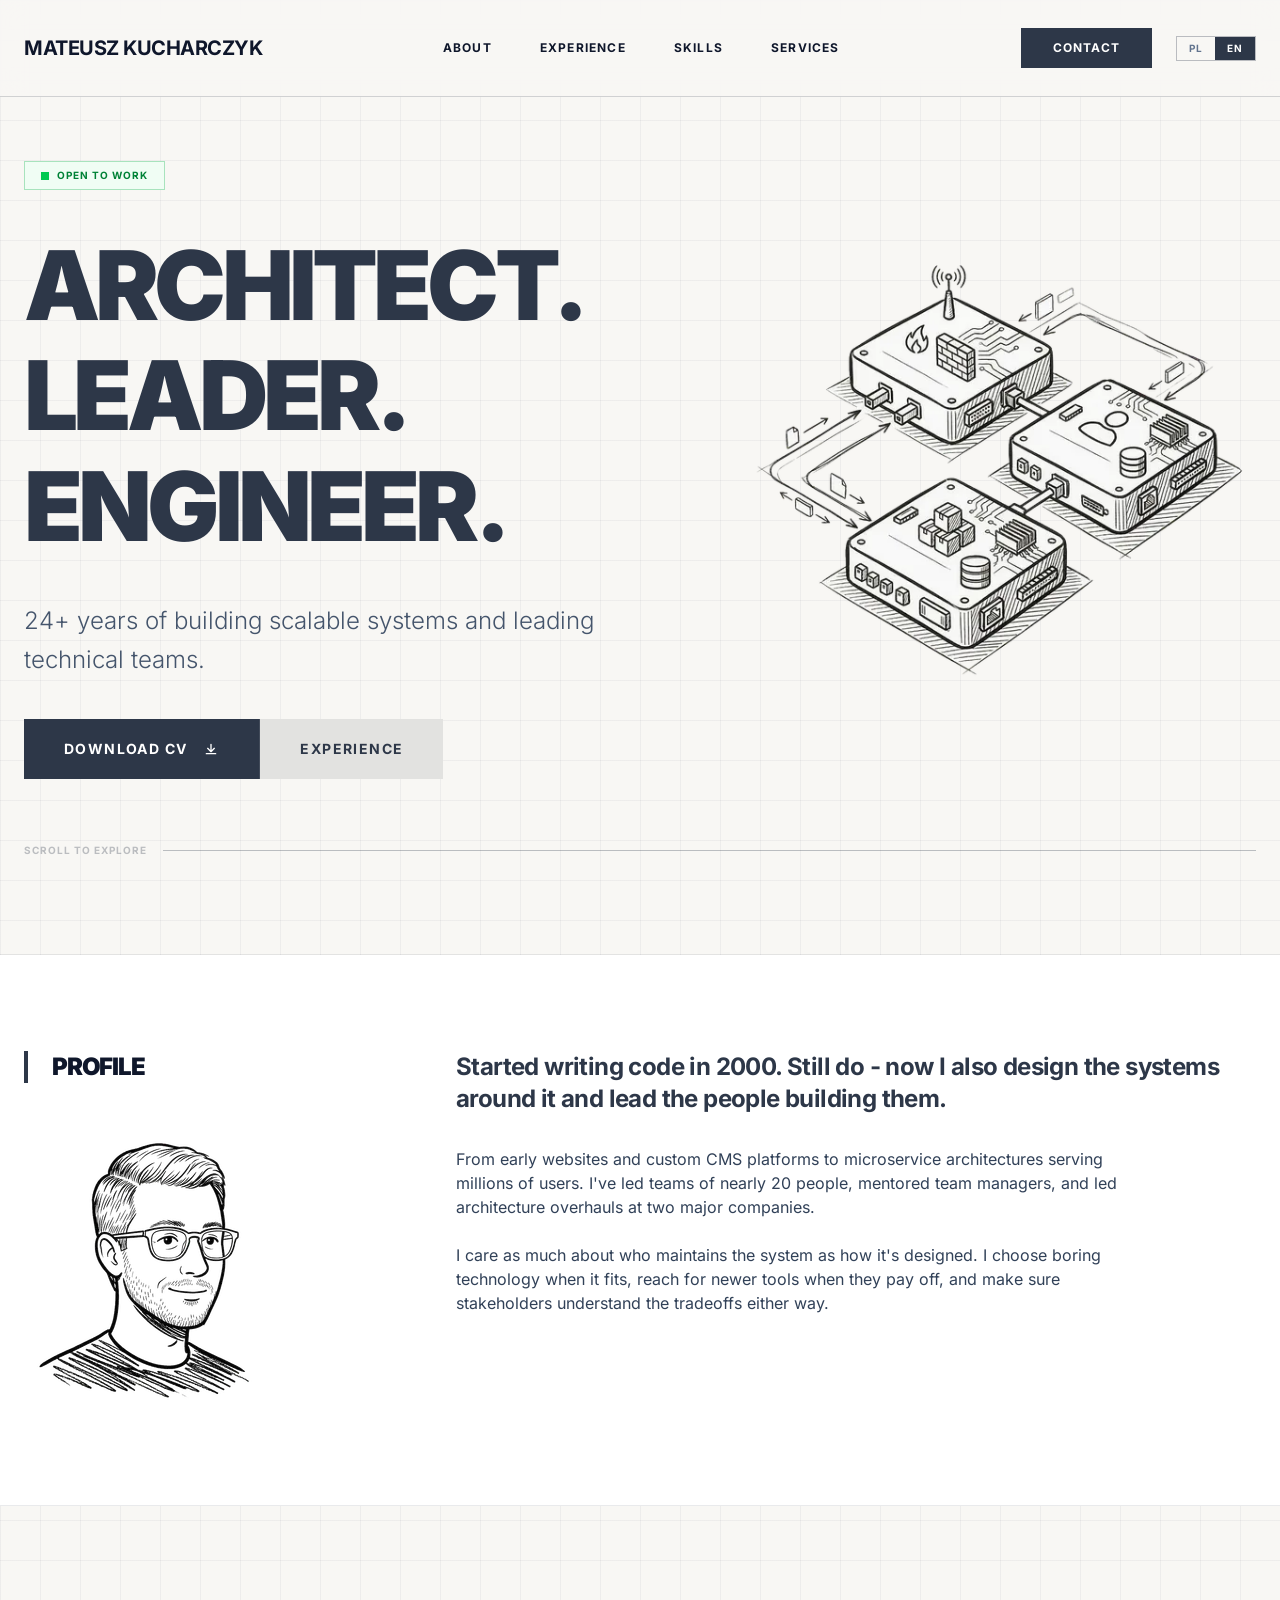
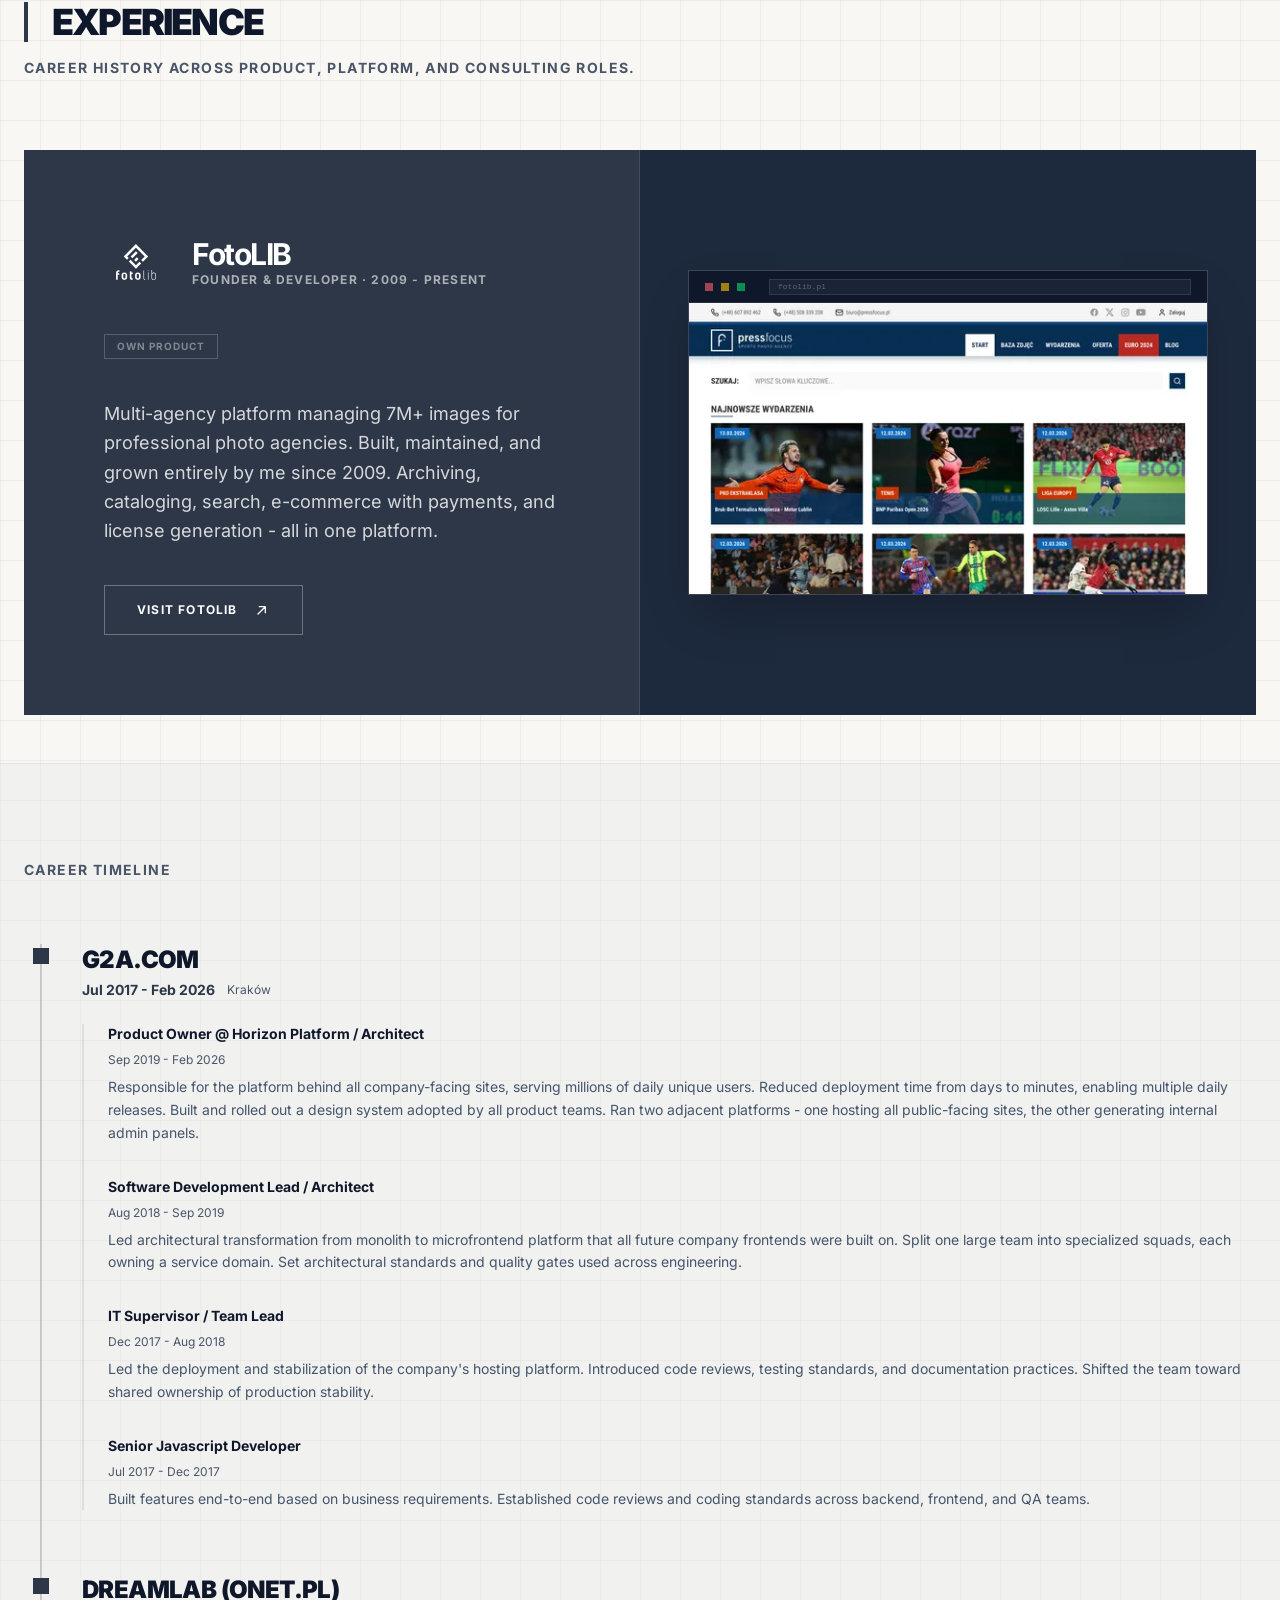
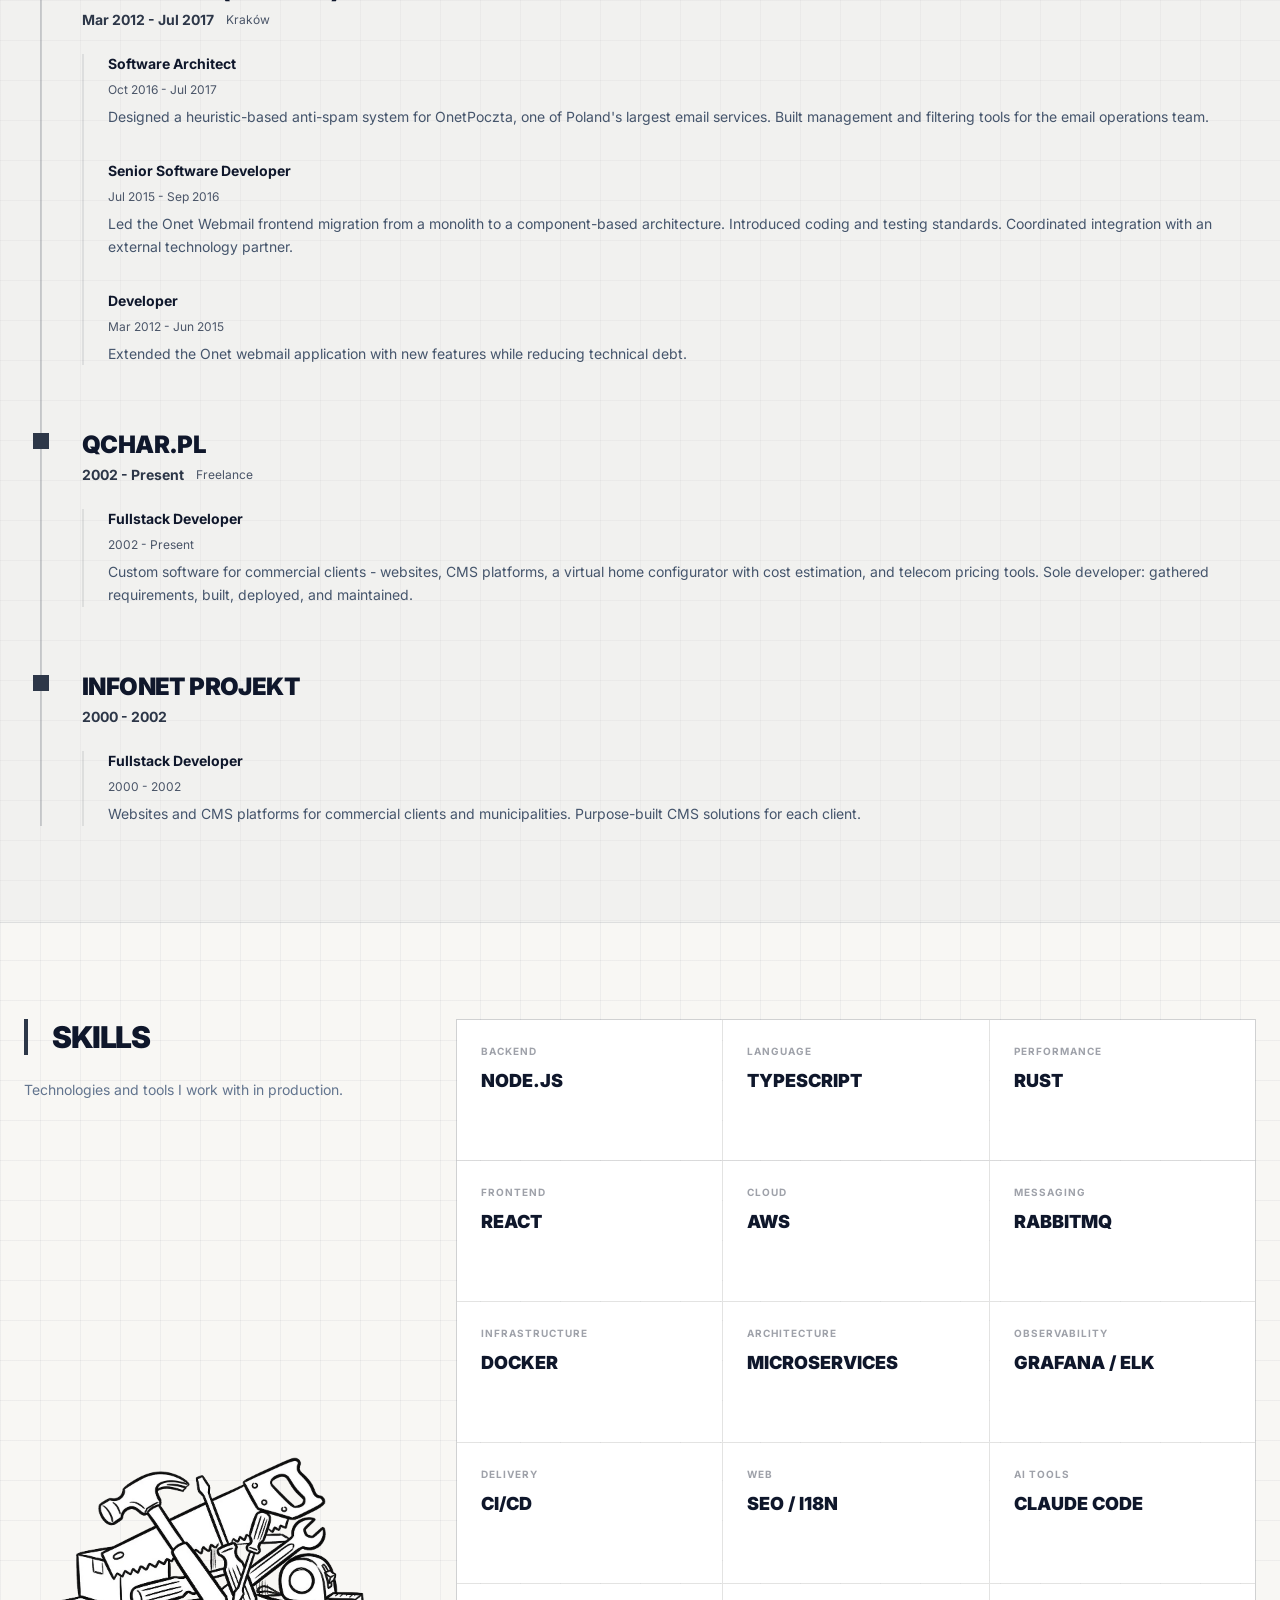
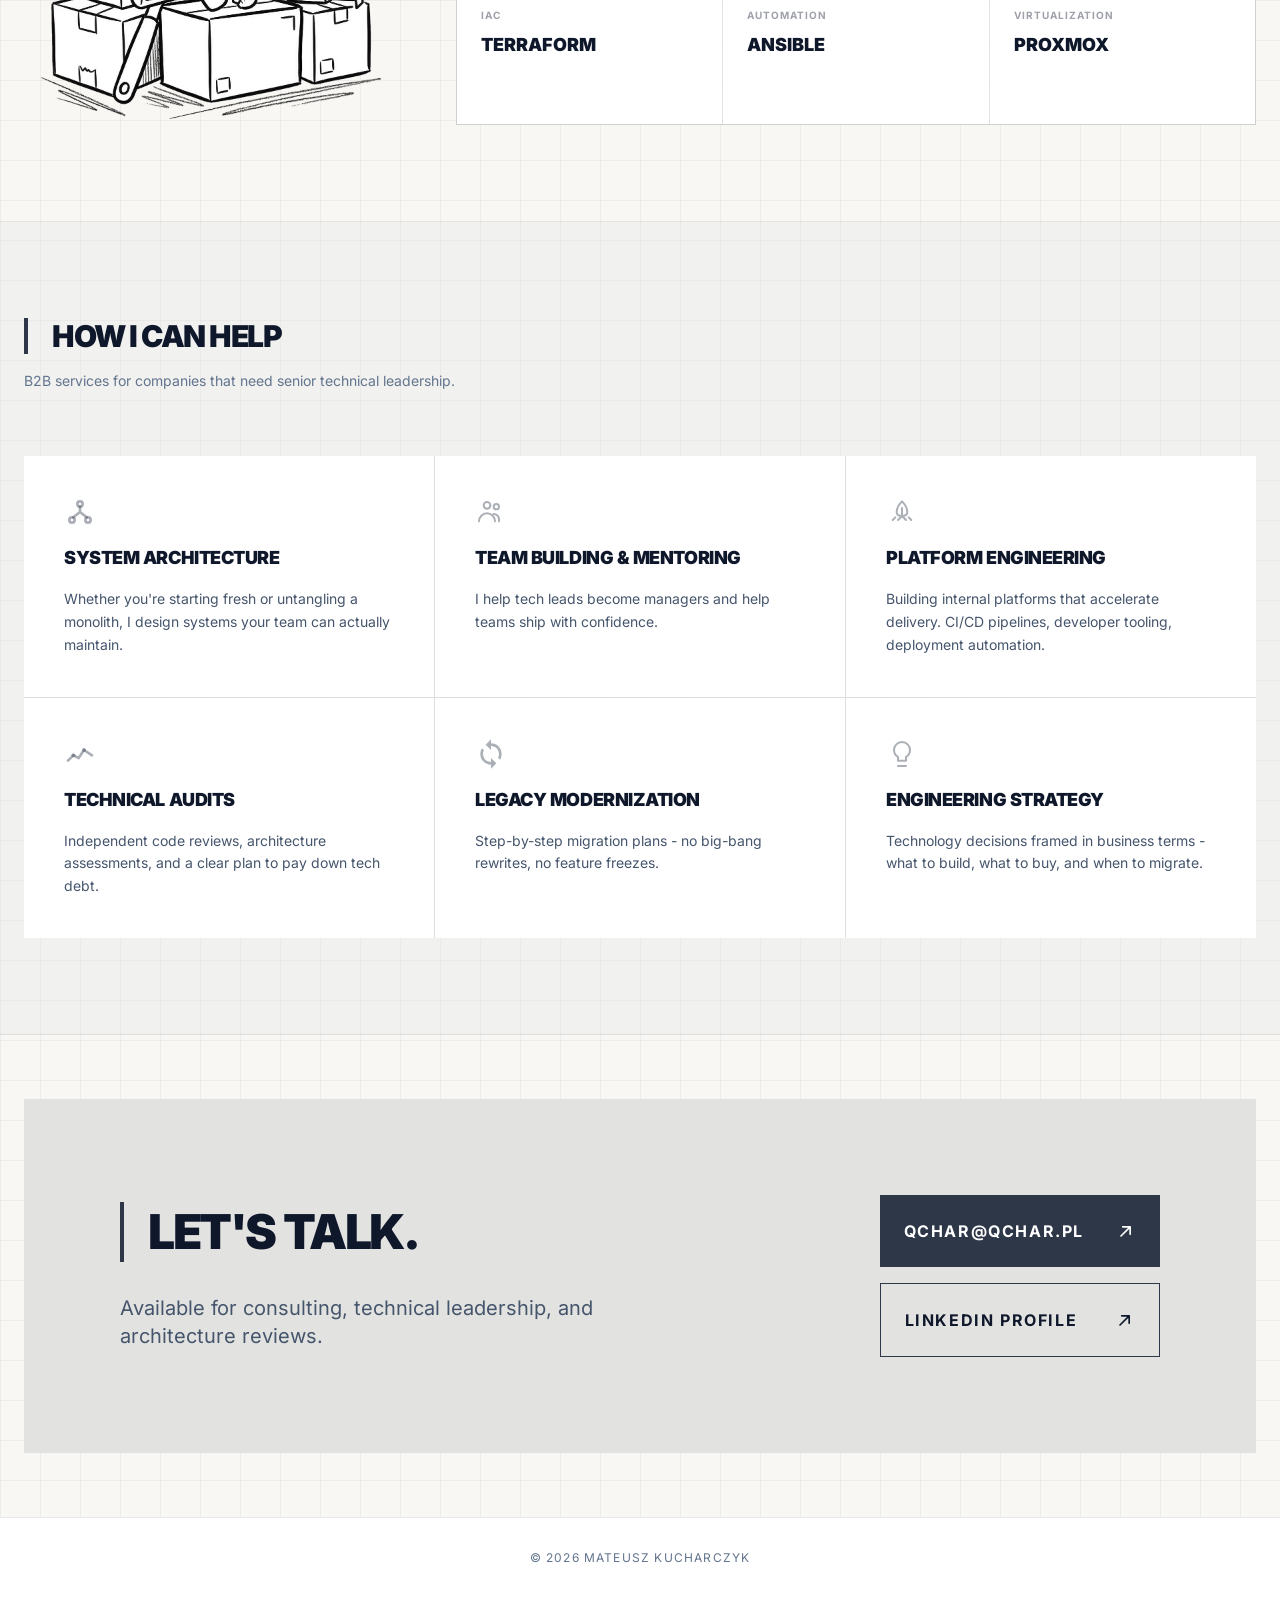
==== commit 3f7a3651: "version: 2026-03-16 qchar/www.qchar.pl@b3a534de64a3a23a881aeb73c933c83a2f212cd0" ====
--- a/en/index.html
+++ b/en/index.html
@@ -1,4 +1,4 @@
-<!DOCTYPE html><html lang="en"> <head><meta charset="utf-8"><meta name="viewport" content="width=device-width, initial-scale=1.0"><title>Mateusz Kucharczyk - Software Architect, Leader, Engineer</title><meta name="description" content="Software architect, team leader, and product owner with 24+ years of experience building scalable systems. Kraków-based B2B consultant."><meta name="author" content="Mateusz Kucharczyk"><meta name="robots" content="index, follow"><meta name="theme-color" content="#2d3748"><meta name="color-scheme" content="light"><meta name="geo.region" content="PL-MA"><meta name="geo.placename" content="Kraków"><meta name="geo.position" content="50.0647;19.9450"><meta name="ICBM" content="50.0647, 19.9450"><link rel="icon" href="/favicon.ico" sizes="32x32"><link rel="icon" type="image/png" href="/favicon-32.png" sizes="32x32"><link rel="apple-touch-icon" href="/apple-touch-icon.png"><link rel="manifest" href="/site.webmanifest"><link rel="canonical" href="https://qchar.pl/en/"><link rel="alternate" hreflang="pl" href="https://qchar.pl/"><link rel="alternate" hreflang="en" href="https://qchar.pl/en/"><link rel="alternate" hreflang="x-default" href="https://qchar.pl/"><meta property="og:title" content="Mateusz Kucharczyk - Software Architect, Leader, Engineer"><meta property="og:description" content="Software architect, team leader, and product owner with 24+ years of experience building scalable systems. Kraków-based B2B consultant."><meta property="og:type" content="website"><meta property="og:url" content="https://qchar.pl/en/"><meta property="og:image" content="https://qchar.pl/og-image.png"><meta property="og:image:width" content="1200"><meta property="og:image:height" content="630"><meta property="og:image:alt" content="Mateusz Kucharczyk - Software Architect"><meta property="og:locale" content="en_US"><meta property="og:locale:alternate" content="pl_PL"><meta property="og:site_name" content="Mateusz Kucharczyk"><meta name="twitter:card" content="summary_large_image"><meta name="twitter:title" content="Mateusz Kucharczyk - Software Architect, Leader, Engineer"><meta name="twitter:description" content="Software architect, team leader, and product owner with 24+ years of experience building scalable systems. Kraków-based B2B consultant."><meta name="twitter:image" content="https://qchar.pl/og-image.png"><meta name="twitter:image:alt" content="Mateusz Kucharczyk - Software Architect"><script type="application/ld+json">{"@context":"https://schema.org","@type":"Person","@id":"https://qchar.pl/#person","name":"Mateusz Kucharczyk","url":"https://qchar.pl","image":"https://qchar.pl/me.png","jobTitle":"Software Architect","description":"Software architect, team leader, and product owner with 24+ years of experience building scalable systems. Kraków-based B2B consultant.","email":"qchar@qchar.pl","address":{"@type":"PostalAddress","addressLocality":"Kraków","addressRegion":"Małopolskie","addressCountry":"PL"},"sameAs":["https://www.linkedin.com/in/mateusz-kucharczyk-040a4a22/"],"knowsAbout":["Software Architecture","Team Leadership","Node.js","TypeScript","Rust","React","AWS","Docker","Microservices"],"alumniOf":{"@type":"EducationalOrganization","name":"The Silesian University of Technology"}}</script><script type="application/ld+json">{"@context":"https://schema.org","@type":"ProfessionalService","name":"Mateusz Kucharczyk - Software Architecture Consulting","url":"https://qchar.pl","description":"Software architect, team leader, and product owner with 24+ years of experience building scalable systems. Kraków-based B2B consultant.","provider":{"@type":"Person","@id":"https://qchar.pl/#person"},"areaServed":["Poland","Europe"],"address":{"@type":"PostalAddress","addressLocality":"Kraków","addressRegion":"Małopolskie","addressCountry":"PL"},"hasOfferCatalog":{"@type":"OfferCatalog","name":"Services","itemListElement":[{"@type":"Offer","itemOffered":{"@type":"Service","name":"System Architecture"}},{"@type":"Offer","itemOffered":{"@type":"Service","name":"Team Building & Mentoring"}},{"@type":"Offer","itemOffered":{"@type":"Service","name":"Platform Engineering"}},{"@type":"Offer","itemOffered":{"@type":"Service","name":"Technical Audits"}},{"@type":"Offer","itemOffered":{"@type":"Service","name":"Legacy Modernization"}},{"@type":"Offer","itemOffered":{"@type":"Service","name":"Engineering Strategy"}}]}}</script><script type="application/ld+json">{"@context":"https://schema.org","@type":"WebSite","name":"Mateusz Kucharczyk","url":"https://qchar.pl","inLanguage":["pl","en"],"author":{"@type":"Person","@id":"https://qchar.pl/#person"}}</script><style>@layer properties{@supports (((-webkit-hyphens:none)) and (not (margin-trim:inline))) or ((-moz-orient:inline) and (not (color:rgb(from red r g b)))){*,:before,:after,::backdrop{--tw-translate-x:0;--tw-translate-y:0;--tw-translate-z:0;--tw-space-y-reverse:0;--tw-border-style:solid;--tw-leading:initial;--tw-font-weight:initial;--tw-tracking:initial;--tw-shadow:0 0 #0000;--tw-shadow-color:initial;--tw-shadow-alpha:100%;--tw-inset-shadow:0 0 #0000;--tw-inset-shadow-color:initial;--tw-inset-shadow-alpha:100%;--tw-ring-color:initial;--tw-ring-shadow:0 0 #0000;--tw-inset-ring-color:initial;--tw-inset-ring-shadow:0 0 #0000;--tw-ring-inset:initial;--tw-ring-offset-width:0px;--tw-ring-offset-color:#fff;--tw-ring-offset-shadow:0 0 #0000;--tw-blur:initial;--tw-brightness:initial;--tw-contrast:initial;--tw-grayscale:initial;--tw-hue-rotate:initial;--tw-invert:initial;--tw-opacity:initial;--tw-saturate:initial;--tw-sepia:initial;--tw-drop-shadow:initial;--tw-drop-shadow-color:initial;--tw-drop-shadow-alpha:100%;--tw-drop-shadow-size:initial;--tw-backdrop-blur:initial;--tw-backdrop-brightness:initial;--tw-backdrop-contrast:initial;--tw-backdrop-grayscale:initial;--tw-backdrop-hue-rotate:initial;--tw-backdrop-invert:initial;--tw-backdrop-opacity:initial;--tw-backdrop-saturate:initial;--tw-backdrop-sepia:initial;--tw-duration:initial;--tw-ease:initial}}}@font-face{font-family:Inter;font-style:normal;font-display:swap;font-weight:300;src:url(/_astro/inter-cyrillic-ext-300-normal.CgCALhwJ.woff2)format("woff2"),url(/_astro/inter-cyrillic-ext-300-normal.RId2JxDB.woff)format("woff");unicode-range:U+460-52F,U+1C80-1C8A,U+20B4,U+2DE0-2DFF,U+A640-A69F,U+FE2E-FE2F}@font-face{font-family:Inter;font-style:normal;font-display:swap;font-weight:300;src:url(/_astro/inter-cyrillic-300-normal.BnqRxXuy.woff2)format("woff2"),url(/_astro/inter-cyrillic-300-normal.LR1W_oT8.woff)format("woff");unicode-range:U+301,U+400-45F,U+490-491,U+4B0-4B1,U+2116}@font-face{font-family:Inter;font-style:normal;font-display:swap;font-weight:300;src:url(/_astro/inter-greek-ext-300-normal.l2DDyC6M.woff2)format("woff2"),url(/_astro/inter-greek-ext-300-normal.DLbbeei1.woff)format("woff");unicode-range:U+1F??}@font-face{font-family:Inter;font-style:normal;font-display:swap;font-weight:300;src:url(/_astro/inter-greek-300-normal.DmGD3g_f.woff2)format("woff2"),url(/_astro/inter-greek-300-normal.BrhSP0vQ.woff)format("woff");unicode-range:U+370-377,U+37A-37F,U+384-38A,U+38C,U+38E-3A1,U+3A3-3FF}@font-face{font-family:Inter;font-style:normal;font-display:swap;font-weight:300;src:url(/_astro/inter-vietnamese-300-normal.Bdr24Bqb.woff2)format("woff2"),url(/_astro/inter-vietnamese-300-normal.DDGmYYdT.woff)format("woff");unicode-range:U+102-103,U+110-111,U+128-129,U+168-169,U+1A0-1A1,U+1AF-1B0,U+300-301,U+303-304,U+308-309,U+323,U+329,U+1EA0-1EF9,U+20AB}@font-face{font-family:Inter;font-style:normal;font-display:swap;font-weight:300;src:url(/_astro/inter-latin-ext-300-normal.CPgO9Ksf.woff2)format("woff2"),url(/_astro/inter-latin-ext-300-normal.Dp1L8vcn.woff)format("woff");unicode-range:U+100-2BA,U+2BD-2C5,U+2C7-2CC,U+2CE-2D7,U+2DD-2FF,U+304,U+308,U+329,U+1D00-1DBF,U+1E00-1E9F,U+1EF2-1EFF,U+2020,U+20A0-20AB,U+20AD-20C0,U+2113,U+2C60-2C7F,U+A720-A7FF}@font-face{font-family:Inter;font-style:normal;font-display:swap;font-weight:300;src:url(/_astro/inter-latin-300-normal.BVlfKGgI.woff2)format("woff2"),url(/_astro/inter-latin-300-normal.i8F0SvXL.woff)format("woff");unicode-range:U+??,U+131,U+152-153,U+2BB-2BC,U+2C6,U+2DA,U+2DC,U+304,U+308,U+329,U+2000-206F,U+20AC,U+2122,U+2191,U+2193,U+2212,U+2215,U+FEFF,U+FFFD}@font-face{font-family:Inter;font-style:normal;font-display:swap;font-weight:400;src:url(/_astro/inter-cyrillic-ext-400-normal.BQZuk6qB.woff2)format("woff2"),url(/_astro/inter-cyrillic-ext-400-normal.DQukG94-.woff)format("woff");unicode-range:U+460-52F,U+1C80-1C8A,U+20B4,U+2DE0-2DFF,U+A640-A69F,U+FE2E-FE2F}@font-face{font-family:Inter;font-style:normal;font-display:swap;font-weight:400;src:url(/_astro/inter-cyrillic-400-normal.obahsSVq.woff2)format("woff2"),url(/_astro/inter-cyrillic-400-normal.HOLc17fK.woff)format("woff");unicode-range:U+301,U+400-45F,U+490-491,U+4B0-4B1,U+2116}@font-face{font-family:Inter;font-style:normal;font-display:swap;font-weight:400;src:url(/_astro/inter-greek-ext-400-normal.DGGRlc-M.woff2)format("woff2"),url(/_astro/inter-greek-ext-400-normal.KugGGMne.woff)format("woff");unicode-range:U+1F??}@font-face{font-family:Inter;font-style:normal;font-display:swap;font-weight:400;src:url(/_astro/inter-greek-400-normal.B4URO6DV.woff2)format("woff2"),url(/_astro/inter-greek-400-normal.q2sYcFCs.woff)format("woff");unicode-range:U+370-377,U+37A-37F,U+384-38A,U+38C,U+38E-3A1,U+3A3-3FF}@font-face{font-family:Inter;font-style:normal;font-display:swap;font-weight:400;src:url(/_astro/inter-vietnamese-400-normal.DMkecbls.woff2)format("woff2"),url(/_astro/inter-vietnamese-400-normal.Bbgyi5SW.woff)format("woff");unicode-range:U+102-103,U+110-111,U+128-129,U+168-169,U+1A0-1A1,U+1AF-1B0,U+300-301,U+303-304,U+308-309,U+323,U+329,U+1EA0-1EF9,U+20AB}@font-face{font-family:Inter;font-style:normal;font-display:swap;font-weight:400;src:url(/_astro/inter-latin-ext-400-normal.C1nco2VV.woff2)format("woff2"),url(/_astro/inter-latin-ext-400-normal.77YHD8bZ.woff)format("woff");unicode-range:U+100-2BA,U+2BD-2C5,U+2C7-2CC,U+2CE-2D7,U+2DD-2FF,U+304,U+308,U+329,U+1D00-1DBF,U+1E00-1E9F,U+1EF2-1EFF,U+2020,U+20A0-20AB,U+20AD-20C0,U+2113,U+2C60-2C7F,U+A720-A7FF}@font-face{font-family:Inter;font-style:normal;font-display:swap;font-weight:400;src:url(/_astro/inter-latin-400-normal.C38fXH4l.woff2)format("woff2"),url(/_astro/inter-latin-400-normal.CyCys3Eg.woff)format("woff");unicode-range:U+??,U+131,U+152-153,U+2BB-2BC,U+2C6,U+2DA,U+2DC,U+304,U+308,U+329,U+2000-206F,U+20AC,U+2122,U+2191,U+2193,U+2212,U+2215,U+FEFF,U+FFFD}@font-face{font-family:Inter;font-style:normal;font-display:swap;font-weight:500;src:url(/_astro/inter-cyrillic-ext-500-normal.B0yAr1jD.woff2)format("woff2"),url(/_astro/inter-cyrillic-ext-500-normal.BmqWE9Dz.woff)format("woff");unicode-range:U+460-52F,U+1C80-1C8A,U+20B4,U+2DE0-2DFF,U+A640-A69F,U+FE2E-FE2F}@font-face{font-family:Inter;font-style:normal;font-display:swap;font-weight:500;src:url(/_astro/inter-cyrillic-500-normal.BasfLYem.woff2)format("woff2"),url(/_astro/inter-cyrillic-500-normal.CxZf_p3X.woff)format("woff");unicode-range:U+301,U+400-45F,U+490-491,U+4B0-4B1,U+2116}@font-face{font-family:Inter;font-style:normal;font-display:swap;font-weight:500;src:url(/_astro/inter-greek-ext-500-normal.C4iEst2y.woff2)format("woff2"),url(/_astro/inter-greek-ext-500-normal.2j5mBUwD.woff)format("woff");unicode-range:U+1F??}@font-face{font-family:Inter;font-style:normal;font-display:swap;font-weight:500;src:url(/_astro/inter-greek-500-normal.BIZE56-Y.woff2)format("woff2"),url(/_astro/inter-greek-500-normal.Xzm54t5V.woff)format("woff");unicode-range:U+370-377,U+37A-37F,U+384-38A,U+38C,U+38E-3A1,U+3A3-3FF}@font-face{font-family:Inter;font-style:normal;font-display:swap;font-weight:500;src:url(/_astro/inter-vietnamese-500-normal.DOriooB6.woff2)format("woff2"),url(/_astro/inter-vietnamese-500-normal.mJboJaSs.woff)format("woff");unicode-range:U+102-103,U+110-111,U+128-129,U+168-169,U+1A0-1A1,U+1AF-1B0,U+300-301,U+303-304,U+308-309,U+323,U+329,U+1EA0-1EF9,U+20AB}@font-face{font-family:Inter;font-style:normal;font-display:swap;font-weight:500;src:url(/_astro/inter-latin-ext-500-normal.CV4jyFjo.woff2)format("woff2"),url(/_astro/inter-latin-ext-500-normal.BxGbmqWO.woff)format("woff");unicode-range:U+100-2BA,U+2BD-2C5,U+2C7-2CC,U+2CE-2D7,U+2DD-2FF,U+304,U+308,U+329,U+1D00-1DBF,U+1E00-1E9F,U+1EF2-1EFF,U+2020,U+20A0-20AB,U+20AD-20C0,U+2113,U+2C60-2C7F,U+A720-A7FF}@font-face{font-family:Inter;font-style:normal;font-display:swap;font-weight:500;src:url(/_astro/inter-latin-500-normal.Cerq10X2.woff2)format("woff2"),url(/_astro/inter-latin-500-normal.BL9OpVg8.woff)format("woff");unicode-range:U+??,U+131,U+152-153,U+2BB-2BC,U+2C6,U+2DA,U+2DC,U+304,U+308,U+329,U+2000-206F,U+20AC,U+2122,U+2191,U+2193,U+2212,U+2215,U+FEFF,U+FFFD}@font-face{font-family:Inter;font-style:normal;font-display:swap;font-weight:600;src:url(/_astro/inter-cyrillic-ext-600-normal.Dfes3d0z.woff2)format("woff2"),url(/_astro/inter-cyrillic-ext-600-normal.Bcila6Z-.woff)format("woff");unicode-range:U+460-52F,U+1C80-1C8A,U+20B4,U+2DE0-2DFF,U+A640-A69F,U+FE2E-FE2F}@font-face{font-family:Inter;font-style:normal;font-display:swap;font-weight:600;src:url(/_astro/inter-cyrillic-600-normal.CWCymEST.woff2)format("woff2"),url(/_astro/inter-cyrillic-600-normal.4D_pXhcN.woff)format("woff");unicode-range:U+301,U+400-45F,U+490-491,U+4B0-4B1,U+2116}@font-face{font-family:Inter;font-style:normal;font-display:swap;font-weight:600;src:url(/_astro/inter-greek-ext-600-normal.DRtmH8MT.woff2)format("woff2"),url(/_astro/inter-greek-ext-600-normal.B8X0CLgF.woff)format("woff");unicode-range:U+1F??}@font-face{font-family:Inter;font-style:normal;font-display:swap;font-weight:600;src:url(/_astro/inter-greek-600-normal.plRanbMR.woff2)format("woff2"),url(/_astro/inter-greek-600-normal.BZpKdvQh.woff)format("woff");unicode-range:U+370-377,U+37A-37F,U+384-38A,U+38C,U+38E-3A1,U+3A3-3FF}@font-face{font-family:Inter;font-style:normal;font-display:swap;font-weight:600;src:url(/_astro/inter-vietnamese-600-normal.Cc8MFFhd.woff2)format("woff2"),url(/_astro/inter-vietnamese-600-normal.BuLX-rYi.woff)format("woff");unicode-range:U+102-103,U+110-111,U+128-129,U+168-169,U+1A0-1A1,U+1AF-1B0,U+300-301,U+303-304,U+308-309,U+323,U+329,U+1EA0-1EF9,U+20AB}@font-face{font-family:Inter;font-style:normal;font-display:swap;font-weight:600;src:url(/_astro/inter-latin-ext-600-normal.D2bJ5OIk.woff2)format("woff2"),url(/_astro/inter-latin-ext-600-normal.CIVaiw4L.woff)format("woff");unicode-range:U+100-2BA,U+2BD-2C5,U+2C7-2CC,U+2CE-2D7,U+2DD-2FF,U+304,U+308,U+329,U+1D00-1DBF,U+1E00-1E9F,U+1EF2-1EFF,U+2020,U+20A0-20AB,U+20AD-20C0,U+2113,U+2C60-2C7F,U+A720-A7FF}@font-face{font-family:Inter;font-style:normal;font-display:swap;font-weight:600;src:url(/_astro/inter-latin-600-normal.LgqL8muc.woff2)format("woff2"),url(/_astro/inter-latin-600-normal.CiBQ2DWP.woff)format("woff");unicode-range:U+??,U+131,U+152-153,U+2BB-2BC,U+2C6,U+2DA,U+2DC,U+304,U+308,U+329,U+2000-206F,U+20AC,U+2122,U+2191,U+2193,U+2212,U+2215,U+FEFF,U+FFFD}@font-face{font-family:Inter;font-style:normal;font-display:swap;font-weight:700;src:url(/_astro/inter-cyrillic-ext-700-normal.BjwYoWNd.woff2)format("woff2"),url(/_astro/inter-cyrillic-ext-700-normal.LO58E6JB.woff)format("woff");unicode-range:U+460-52F,U+1C80-1C8A,U+20B4,U+2DE0-2DFF,U+A640-A69F,U+FE2E-FE2F}@font-face{font-family:Inter;font-style:normal;font-display:swap;font-weight:700;src:url(/_astro/inter-cyrillic-700-normal.CjBOestx.woff2)format("woff2"),url(/_astro/inter-cyrillic-700-normal.DrXBdSj3.woff)format("woff");unicode-range:U+301,U+400-45F,U+490-491,U+4B0-4B1,U+2116}@font-face{font-family:Inter;font-style:normal;font-display:swap;font-weight:700;src:url(/_astro/inter-greek-ext-700-normal.qfdV9bQt.woff2)format("woff2"),url(/_astro/inter-greek-ext-700-normal.BoQ6DsYi.woff)format("woff");unicode-range:U+1F??}@font-face{font-family:Inter;font-style:normal;font-display:swap;font-weight:700;src:url(/_astro/inter-greek-700-normal.C3JjAnD8.woff2)format("woff2"),url(/_astro/inter-greek-700-normal.BUv2fZ6O.woff)format("woff");unicode-range:U+370-377,U+37A-37F,U+384-38A,U+38C,U+38E-3A1,U+3A3-3FF}@font-face{font-family:Inter;font-style:normal;font-display:swap;font-weight:700;src:url(/_astro/inter-vietnamese-700-normal.DlLaEgI2.woff2)format("woff2"),url(/_astro/inter-vietnamese-700-normal.BZaoP0fm.woff)format("woff");unicode-range:U+102-103,U+110-111,U+128-129,U+168-169,U+1A0-1A1,U+1AF-1B0,U+300-301,U+303-304,U+308-309,U+323,U+329,U+1EA0-1EF9,U+20AB}@font-face{font-family:Inter;font-style:normal;font-display:swap;font-weight:700;src:url(/_astro/inter-latin-ext-700-normal.Ca8adRJv.woff2)format("woff2"),url(/_astro/inter-latin-ext-700-normal.TidjK2hL.woff)format("woff");unicode-range:U+100-2BA,U+2BD-2C5,U+2C7-2CC,U+2CE-2D7,U+2DD-2FF,U+304,U+308,U+329,U+1D00-1DBF,U+1E00-1E9F,U+1EF2-1EFF,U+2020,U+20A0-20AB,U+20AD-20C0,U+2113,U+2C60-2C7F,U+A720-A7FF}@font-face{font-family:Inter;font-style:normal;font-display:swap;font-weight:700;src:url(/_astro/inter-latin-700-normal.Yt3aPRUw.woff2)format("woff2"),url(/_astro/inter-latin-700-normal.BLAVimhd.woff)format("woff");unicode-range:U+??,U+131,U+152-153,U+2BB-2BC,U+2C6,U+2DA,U+2DC,U+304,U+308,U+329,U+2000-206F,U+20AC,U+2122,U+2191,U+2193,U+2212,U+2215,U+FEFF,U+FFFD}@font-face{font-family:Inter;font-style:normal;font-display:swap;font-weight:800;src:url(/_astro/inter-cyrillic-ext-800-normal.BZOjs1Xv.woff2)format("woff2"),url(/_astro/inter-cyrillic-ext-800-normal.Ca-gJeZY.woff)format("woff");unicode-range:U+460-52F,U+1C80-1C8A,U+20B4,U+2DE0-2DFF,U+A640-A69F,U+FE2E-FE2F}@font-face{font-family:Inter;font-style:normal;font-display:swap;font-weight:800;src:url(/_astro/inter-cyrillic-800-normal.C7MGvYyJ.woff2)format("woff2"),url(/_astro/inter-cyrillic-800-normal.CCHyn08d.woff)format("woff");unicode-range:U+301,U+400-45F,U+490-491,U+4B0-4B1,U+2116}@font-face{font-family:Inter;font-style:normal;font-display:swap;font-weight:800;src:url(/_astro/inter-greek-ext-800-normal.B--PVpEC.woff2)format("woff2"),url(/_astro/inter-greek-ext-800-normal.DUe57HfS.woff)format("woff");unicode-range:U+1F??}@font-face{font-family:Inter;font-style:normal;font-display:swap;font-weight:800;src:url(/_astro/inter-greek-800-normal.CLIouy3y.woff2)format("woff2"),url(/_astro/inter-greek-800-normal.BU00tryP.woff)format("woff");unicode-range:U+370-377,U+37A-37F,U+384-38A,U+38C,U+38E-3A1,U+3A3-3FF}@font-face{font-family:Inter;font-style:normal;font-display:swap;font-weight:800;src:url(/_astro/inter-vietnamese-800-normal.Cm7tD1pz.woff2)format("woff2"),url(/_astro/inter-vietnamese-800-normal.DDlpr_Ee.woff)format("woff");unicode-range:U+102-103,U+110-111,U+128-129,U+168-169,U+1A0-1A1,U+1AF-1B0,U+300-301,U+303-304,U+308-309,U+323,U+329,U+1EA0-1EF9,U+20AB}@font-face{font-family:Inter;font-style:normal;font-display:swap;font-weight:800;src:url(/_astro/inter-latin-ext-800-normal.DZJjya6U.woff2)format("woff2"),url(/_astro/inter-latin-ext-800-normal.BOMpwxm3.woff)format("woff");unicode-range:U+100-2BA,U+2BD-2C5,U+2C7-2CC,U+2CE-2D7,U+2DD-2FF,U+304,U+308,U+329,U+1D00-1DBF,U+1E00-1E9F,U+1EF2-1EFF,U+2020,U+20A0-20AB,U+20AD-20C0,U+2113,U+2C60-2C7F,U+A720-A7FF}@font-face{font-family:Inter;font-style:normal;font-display:swap;font-weight:800;src:url(/_astro/inter-latin-800-normal.BYj_oED-.woff2)format("woff2"),url(/_astro/inter-latin-800-normal.D1mf63XC.woff)format("woff");unicode-range:U+??,U+131,U+152-153,U+2BB-2BC,U+2C6,U+2DA,U+2DC,U+304,U+308,U+329,U+2000-206F,U+20AC,U+2122,U+2191,U+2193,U+2212,U+2215,U+FEFF,U+FFFD}@font-face{font-family:Inter;font-style:normal;font-display:swap;font-weight:900;src:url(/_astro/inter-cyrillic-ext-900-normal.buRuWz4h.woff2)format("woff2"),url(/_astro/inter-cyrillic-ext-900-normal.BUlv-ou0.woff)format("woff");unicode-range:U+460-52F,U+1C80-1C8A,U+20B4,U+2DE0-2DFF,U+A640-A69F,U+FE2E-FE2F}@font-face{font-family:Inter;font-style:normal;font-display:swap;font-weight:900;src:url(/_astro/inter-cyrillic-900-normal.CjyCg421.woff2)format("woff2"),url(/_astro/inter-cyrillic-900-normal.BAVML7y5.woff)format("woff");unicode-range:U+301,U+400-45F,U+490-491,U+4B0-4B1,U+2116}@font-face{font-family:Inter;font-style:normal;font-display:swap;font-weight:900;src:url(/_astro/inter-greek-ext-900-normal.voj7phVX.woff2)format("woff2"),url(/_astro/inter-greek-ext-900-normal.LVqH4fM3.woff)format("woff");unicode-range:U+1F??}@font-face{font-family:Inter;font-style:normal;font-display:swap;font-weight:900;src:url(/_astro/inter-greek-900-normal.Clii5heL.woff2)format("woff2"),url(/_astro/inter-greek-900-normal.7n5hB3DA.woff)format("woff");unicode-range:U+370-377,U+37A-37F,U+384-38A,U+38C,U+38E-3A1,U+3A3-3FF}@font-face{font-family:Inter;font-style:normal;font-display:swap;font-weight:900;src:url(/_astro/inter-vietnamese-900-normal.C4P836tE.woff2)format("woff2"),url(/_astro/inter-vietnamese-900-normal.DBSPUrC7.woff)format("woff");unicode-range:U+102-103,U+110-111,U+128-129,U+168-169,U+1A0-1A1,U+1AF-1B0,U+300-301,U+303-304,U+308-309,U+323,U+329,U+1EA0-1EF9,U+20AB}@font-face{font-family:Inter;font-style:normal;font-display:swap;font-weight:900;src:url(/_astro/inter-latin-ext-900-normal.ty8Tfvw5.woff2)format("woff2"),url(/_astro/inter-latin-ext-900-normal.DG9wZIMw.woff)format("woff");unicode-range:U+100-2BA,U+2BD-2C5,U+2C7-2CC,U+2CE-2D7,U+2DD-2FF,U+304,U+308,U+329,U+1D00-1DBF,U+1E00-1E9F,U+1EF2-1EFF,U+2020,U+20A0-20AB,U+20AD-20C0,U+2113,U+2C60-2C7F,U+A720-A7FF}@font-face{font-family:Inter;font-style:normal;font-display:swap;font-weight:900;src:url(/_astro/inter-latin-900-normal.D4nM5aha.woff2)format("woff2"),url(/_astro/inter-latin-900-normal.EUCDUbiG.woff)format("woff");unicode-range:U+??,U+131,U+152-153,U+2BB-2BC,U+2C6,U+2DA,U+2DC,U+304,U+308,U+329,U+2000-206F,U+20AC,U+2122,U+2191,U+2193,U+2212,U+2215,U+FEFF,U+FFFD}@layer theme{:root,:host{--font-sans:"Inter", sans-serif;--font-serif:ui-serif, Georgia, Cambria, "Times New Roman", Times, serif;--font-mono:ui-monospace, SFMono-Regular, Menlo, Monaco, Consolas, "Liberation Mono", "Courier New", monospace;--color-red-400:oklch(70.4% .191 22.216);--color-yellow-400:oklch(85.2% .199 91.936);--color-green-50:oklch(98.2% .018 155.826);--color-green-400:oklch(79.2% .209 151.711);--color-green-500:oklch(72.3% .219 149.579);--color-green-600:oklch(62.7% .194 149.214);--color-green-700:oklch(52.7% .154 150.069);--color-slate-300:oklch(86.9% .022 252.894);--color-slate-400:oklch(70.4% .04 256.788);--color-slate-500:oklch(55.4% .046 257.417);--color-slate-600:oklch(44.6% .043 257.281);--color-slate-700:oklch(37.2% .044 257.287);--color-slate-800:oklch(27.9% .041 260.031);--color-slate-900:oklch(20.8% .042 265.755);--color-white:#fff;--spacing:.25rem;--container-sm:24rem;--container-xl:36rem;--container-2xl:42rem;--container-4xl:56rem;--container-7xl:80rem;--text-xs:.75rem;--text-xs--line-height:calc(1 / .75);--text-sm:.875rem;--text-sm--line-height:calc(1.25 / .875);--text-base:1rem;--text-base--line-height: 1.5 ;--text-lg:1.125rem;--text-lg--line-height:calc(1.75 / 1.125);--text-xl:1.25rem;--text-xl--line-height:calc(1.75 / 1.25);--text-2xl:1.5rem;--text-2xl--line-height:calc(2 / 1.5);--text-3xl:1.875rem;--text-3xl--line-height: 1.2 ;--text-4xl:2.25rem;--text-4xl--line-height:calc(2.5 / 2.25);--text-5xl:3rem;--text-5xl--line-height:1;--text-6xl:3.75rem;--text-6xl--line-height:1;--text-8xl:6rem;--text-8xl--line-height:1;--font-weight-light:300;--font-weight-medium:500;--font-weight-bold:700;--font-weight-black:900;--tracking-tighter:-.05em;--tracking-tight:-.025em;--tracking-widest:.1em;--leading-tight:1.25;--leading-snug:1.375;--leading-relaxed:1.625;--radius-xl:.75rem;--ease-in-out:cubic-bezier(.4, 0, .2, 1);--blur-md:12px;--blur-lg:16px;--aspect-video:16 / 9;--default-transition-duration:.15s;--default-transition-timing-function:cubic-bezier(.4, 0, .2, 1);--default-font-family:var(--font-sans);--default-mono-font-family:var(--font-mono);--color-primary:#2d3748;--color-accent:#4a5568;--color-surface:#f8f7f4;--color-surface-alt:#e2e2e0}}@layer base{*,:after,:before,::backdrop{box-sizing:border-box;border:0 solid;margin:0;padding:0}::file-selector-button{box-sizing:border-box;border:0 solid;margin:0;padding:0}html,:host{-webkit-text-size-adjust:100%;tab-size:4;line-height:1.5;font-family:var(--default-font-family,ui-sans-serif, system-ui, sans-serif, "Apple Color Emoji", "Segoe UI Emoji", "Segoe UI Symbol", "Noto Color Emoji");font-feature-settings:var(--default-font-feature-settings,normal);font-variation-settings:var(--default-font-variation-settings,normal);-webkit-tap-highlight-color:transparent}hr{height:0;color:inherit;border-top-width:1px}abbr:where([title]){-webkit-text-decoration:underline dotted;text-decoration:underline dotted}h1,h2,h3,h4,h5,h6{font-size:inherit;font-weight:inherit}a{color:inherit;-webkit-text-decoration:inherit;text-decoration:inherit}b,strong{font-weight:bolder}code,kbd,samp,pre{font-family:var(--default-mono-font-family,ui-monospace, SFMono-Regular, Menlo, Monaco, Consolas, "Liberation Mono", "Courier New", monospace);font-feature-settings:var(--default-mono-font-feature-settings,normal);font-variation-settings:var(--default-mono-font-variation-settings,normal);font-size:1em}small{font-size:80%}sub,sup{vertical-align:baseline;font-size:75%;line-height:0;position:relative}sub{bottom:-.25em}sup{top:-.5em}table{text-indent:0;border-color:inherit;border-collapse:collapse}:-moz-focusring{outline:auto}progress{vertical-align:baseline}summary{display:list-item}ol,ul,menu{list-style:none}img,svg,video,canvas,audio,iframe,embed,object{vertical-align:middle;display:block}img,video{max-width:100%;height:auto}button,input,select,optgroup,textarea{font:inherit;font-feature-settings:inherit;font-variation-settings:inherit;letter-spacing:inherit;color:inherit;opacity:1;background-color:#0000;border-radius:0}::file-selector-button{font:inherit;font-feature-settings:inherit;font-variation-settings:inherit;letter-spacing:inherit;color:inherit;opacity:1;background-color:#0000;border-radius:0}:where(select:is([multiple],[size])) optgroup{font-weight:bolder}:where(select:is([multiple],[size])) optgroup option{padding-inline-start:20px}::file-selector-button{margin-inline-end:4px}::placeholder{opacity:1}@supports (not ((-webkit-appearance:-apple-pay-button))) or (contain-intrinsic-size:1px){::placeholder{color:currentColor}@supports (color:color-mix(in lab,red,red)){::placeholder{color:color-mix(in oklab,currentcolor 50%,transparent)}}}textarea{resize:vertical}::-webkit-search-decoration{-webkit-appearance:none}::-webkit-date-and-time-value{min-height:1lh;text-align:inherit}::-webkit-datetime-edit{display:inline-flex}::-webkit-datetime-edit-fields-wrapper{padding:0}::-webkit-datetime-edit{padding-block:0}::-webkit-datetime-edit-year-field{padding-block:0}::-webkit-datetime-edit-month-field{padding-block:0}::-webkit-datetime-edit-day-field{padding-block:0}::-webkit-datetime-edit-hour-field{padding-block:0}::-webkit-datetime-edit-minute-field{padding-block:0}::-webkit-datetime-edit-second-field{padding-block:0}::-webkit-datetime-edit-millisecond-field{padding-block:0}::-webkit-datetime-edit-meridiem-field{padding-block:0}::-webkit-calendar-picker-indicator{line-height:1}:-moz-ui-invalid{box-shadow:none}button,input:where([type=button],[type=reset],[type=submit]){appearance:button}::file-selector-button{appearance:button}::-webkit-inner-spin-button{height:auto}::-webkit-outer-spin-button{height:auto}[hidden]:where(:not([hidden=until-found])){display:none!important}}@layer components;@layer utilities{.visible{visibility:visible}.absolute{position:absolute}.fixed{position:fixed}.relative{position:relative}.static{position:static}.sticky{position:sticky}.inset-0{inset:calc(var(--spacing) * 0)}.top-0{top:calc(var(--spacing) * 0)}.top-1{top:calc(var(--spacing) * 1)}.top-5{top:calc(var(--spacing) * 5)}.right-0{right:calc(var(--spacing) * 0)}.right-6{right:calc(var(--spacing) * 6)}.-left-\[9px\]{left:-9px}.-left-\[51px\]{left:-51px}.z-10{z-index:10}.z-50{z-index:50}.z-\[60\]{z-index:60}.mx-auto{margin-inline:auto}.-mt-32{margin-top:calc(var(--spacing) * -32)}.mt-1{margin-top:calc(var(--spacing) * 1)}.mt-4{margin-top:calc(var(--spacing) * 4)}.mt-6{margin-top:calc(var(--spacing) * 6)}.mt-8{margin-top:calc(var(--spacing) * 8)}.mt-16{margin-top:calc(var(--spacing) * 16)}.-mr-32{margin-right:calc(var(--spacing) * -32)}.mb-2{margin-bottom:calc(var(--spacing) * 2)}.mb-4{margin-bottom:calc(var(--spacing) * 4)}.mb-6{margin-bottom:calc(var(--spacing) * 6)}.mb-8{margin-bottom:calc(var(--spacing) * 8)}.mb-10{margin-bottom:calc(var(--spacing) * 10)}.mb-16{margin-bottom:calc(var(--spacing) * 16)}.mb-20{margin-bottom:calc(var(--spacing) * 20)}.-ml-8{margin-left:calc(var(--spacing) * -8)}.ml-2{margin-left:calc(var(--spacing) * 2)}.ml-4{margin-left:calc(var(--spacing) * 4)}.block{display:block}.flex{display:flex}.grid{display:grid}.hidden{display:none}.inline-block{display:inline-block}.inline-flex{display:inline-flex}.aspect-video{aspect-ratio:var(--aspect-video)}.size-4{width:calc(var(--spacing) * 4);height:calc(var(--spacing) * 4)}.size-8{width:calc(var(--spacing) * 8);height:calc(var(--spacing) * 8)}.h-1{height:calc(var(--spacing) * 1)}.h-2{height:calc(var(--spacing) * 2)}.h-4{height:calc(var(--spacing) * 4)}.h-5{height:calc(var(--spacing) * 5)}.h-8{height:calc(var(--spacing) * 8)}.h-16{height:calc(var(--spacing) * 16)}.h-24{height:calc(var(--spacing) * 24)}.h-64{height:calc(var(--spacing) * 64)}.h-auto{height:auto}.h-full{height:100%}.h-px{height:1px}.min-h-screen{min-height:100vh}.w-2{width:calc(var(--spacing) * 2)}.w-4{width:calc(var(--spacing) * 4)}.w-5{width:calc(var(--spacing) * 5)}.w-8{width:calc(var(--spacing) * 8)}.w-16{width:calc(var(--spacing) * 16)}.w-64{width:calc(var(--spacing) * 64)}.w-fit{width:fit-content}.w-full{width:100%}.max-w-2xl{max-width:var(--container-2xl)}.max-w-4xl{max-width:var(--container-4xl)}.max-w-7xl{max-width:var(--container-7xl)}.max-w-sm{max-width:var(--container-sm)}.max-w-xl{max-width:var(--container-xl)}.flex-1{flex:1}.shrink-0{flex-shrink:0}.flex-grow{flex-grow:1}.translate-y-0{--tw-translate-y:calc(var(--spacing) * 0);translate:var(--tw-translate-x) var(--tw-translate-y)}.cursor-default{cursor:default}.scroll-mt-24{scroll-margin-top:calc(var(--spacing) * 24)}.grid-cols-1{grid-template-columns:repeat(1,minmax(0,1fr))}.grid-cols-2{grid-template-columns:repeat(2,minmax(0,1fr))}.flex-col{flex-direction:column}.items-center{align-items:center}.items-end{align-items:flex-end}.items-start{align-items:flex-start}.justify-between{justify-content:space-between}.justify-center{justify-content:center}.gap-0{gap:calc(var(--spacing) * 0)}.gap-2{gap:calc(var(--spacing) * 2)}.gap-3{gap:calc(var(--spacing) * 3)}.gap-4{gap:calc(var(--spacing) * 4)}.gap-6{gap:calc(var(--spacing) * 6)}.gap-8{gap:calc(var(--spacing) * 8)}.gap-10{gap:calc(var(--spacing) * 10)}.gap-12{gap:calc(var(--spacing) * 12)}.gap-16{gap:calc(var(--spacing) * 16)}.gap-px{gap:1px}:where(.space-y-2>:not(:last-child)){--tw-space-y-reverse:0;margin-block-start:calc(calc(var(--spacing) * 2) * var(--tw-space-y-reverse));margin-block-end:calc(calc(var(--spacing) * 2) * calc(1 - var(--tw-space-y-reverse)))}:where(.space-y-4>:not(:last-child)){--tw-space-y-reverse:0;margin-block-start:calc(calc(var(--spacing) * 4) * var(--tw-space-y-reverse));margin-block-end:calc(calc(var(--spacing) * 4) * calc(1 - var(--tw-space-y-reverse)))}:where(.space-y-6>:not(:last-child)){--tw-space-y-reverse:0;margin-block-start:calc(calc(var(--spacing) * 6) * var(--tw-space-y-reverse));margin-block-end:calc(calc(var(--spacing) * 6) * calc(1 - var(--tw-space-y-reverse)))}:where(.space-y-8>:not(:last-child)){--tw-space-y-reverse:0;margin-block-start:calc(calc(var(--spacing) * 8) * var(--tw-space-y-reverse));margin-block-end:calc(calc(var(--spacing) * 8) * calc(1 - var(--tw-space-y-reverse)))}:where(.space-y-10>:not(:last-child)){--tw-space-y-reverse:0;margin-block-start:calc(calc(var(--spacing) * 10) * var(--tw-space-y-reverse));margin-block-end:calc(calc(var(--spacing) * 10) * calc(1 - var(--tw-space-y-reverse)))}.overflow-hidden{overflow:hidden}.overflow-x-hidden{overflow-x:hidden}.rounded-full{border-radius:3.40282e38px}.rounded-xl{border-radius:var(--radius-xl)}.border{border-style:var(--tw-border-style);border-width:1px}.border-4{border-style:var(--tw-border-style);border-width:4px}.border-t{border-top-style:var(--tw-border-style);border-top-width:1px}.border-t-2{border-top-style:var(--tw-border-style);border-top-width:2px}.border-r-2{border-right-style:var(--tw-border-style);border-right-width:2px}.border-b{border-bottom-style:var(--tw-border-style);border-bottom-width:1px}.border-l{border-left-style:var(--tw-border-style);border-left-width:1px}.border-l-2{border-left-style:var(--tw-border-style);border-left-width:2px}.border-l-4{border-left-style:var(--tw-border-style);border-left-width:4px}.border-green-600\/30{border-color:#00a5444d}@supports (color:color-mix(in lab,red,red)){.border-green-600\/30{border-color:color-mix(in oklab,var(--color-green-600) 30%,transparent)}}.border-primary{border-color:var(--color-primary)}.border-primary\/5{border-color:#2d37480d}@supports (color:color-mix(in lab,red,red)){.border-primary\/5{border-color:color-mix(in oklab,var(--color-primary) 5%,transparent)}}.border-primary\/10{border-color:#2d37481a}@supports (color:color-mix(in lab,red,red)){.border-primary\/10{border-color:color-mix(in oklab,var(--color-primary) 10%,transparent)}}.border-primary\/20{border-color:#2d374833}@supports (color:color-mix(in lab,red,red)){.border-primary\/20{border-color:color-mix(in oklab,var(--color-primary) 20%,transparent)}}.border-primary\/30{border-color:#2d37484d}@supports (color:color-mix(in lab,red,red)){.border-primary\/30{border-color:color-mix(in oklab,var(--color-primary) 30%,transparent)}}.border-slate-700\/50{border-color:#31415880}@supports (color:color-mix(in lab,red,red)){.border-slate-700\/50{border-color:color-mix(in oklab,var(--color-slate-700) 50%,transparent)}}.border-surface{border-color:var(--color-surface)}.border-white{border-color:var(--color-white)}.border-white\/10{border-color:#ffffff1a}@supports (color:color-mix(in lab,red,red)){.border-white\/10{border-color:color-mix(in oklab,var(--color-white) 10%,transparent)}}.border-white\/20{border-color:#fff3}@supports (color:color-mix(in lab,red,red)){.border-white\/20{border-color:color-mix(in oklab,var(--color-white) 20%,transparent)}}.border-white\/30{border-color:#ffffff4d}@supports (color:color-mix(in lab,red,red)){.border-white\/30{border-color:color-mix(in oklab,var(--color-white) 30%,transparent)}}.bg-accent{background-color:var(--color-accent)}.bg-accent\/10{background-color:#4a55681a}@supports (color:color-mix(in lab,red,red)){.bg-accent\/10{background-color:color-mix(in oklab,var(--color-accent) 10%,transparent)}}.bg-current{background-color:currentColor}.bg-green-50{background-color:var(--color-green-50)}.bg-green-400\/60{background-color:#05df7299}@supports (color:color-mix(in lab,red,red)){.bg-green-400\/60{background-color:color-mix(in oklab,var(--color-green-400) 60%,transparent)}}.bg-green-500{background-color:var(--color-green-500)}.bg-primary{background-color:var(--color-primary)}.bg-primary\/10{background-color:#2d37481a}@supports (color:color-mix(in lab,red,red)){.bg-primary\/10{background-color:color-mix(in oklab,var(--color-primary) 10%,transparent)}}.bg-red-400\/60{background-color:#ff656899}@supports (color:color-mix(in lab,red,red)){.bg-red-400\/60{background-color:color-mix(in oklab,var(--color-red-400) 60%,transparent)}}.bg-slate-800{background-color:var(--color-slate-800)}.bg-slate-900{background-color:var(--color-slate-900)}.bg-surface{background-color:var(--color-surface)}.bg-surface-alt{background-color:var(--color-surface-alt)}.bg-surface-alt\/30{background-color:#e2e2e04d}@supports (color:color-mix(in lab,red,red)){.bg-surface-alt\/30{background-color:color-mix(in oklab,var(--color-surface-alt) 30%,transparent)}}.bg-surface\/90{background-color:#f8f7f4e6}@supports (color:color-mix(in lab,red,red)){.bg-surface\/90{background-color:color-mix(in oklab,var(--color-surface) 90%,transparent)}}.bg-surface\/95{background-color:#f8f7f4f2}@supports (color:color-mix(in lab,red,red)){.bg-surface\/95{background-color:color-mix(in oklab,var(--color-surface) 95%,transparent)}}.bg-white{background-color:var(--color-white)}.bg-white\/5{background-color:#ffffff0d}@supports (color:color-mix(in lab,red,red)){.bg-white\/5{background-color:color-mix(in oklab,var(--color-white) 5%,transparent)}}.bg-white\/10{background-color:#ffffff1a}@supports (color:color-mix(in lab,red,red)){.bg-white\/10{background-color:color-mix(in oklab,var(--color-white) 10%,transparent)}}.bg-yellow-400\/60{background-color:#fac80099}@supports (color:color-mix(in lab,red,red)){.bg-yellow-400\/60{background-color:color-mix(in oklab,var(--color-yellow-400) 60%,transparent)}}.object-cover{object-fit:cover}.object-top{object-position:top}.p-6{padding:calc(var(--spacing) * 6)}.p-8{padding:calc(var(--spacing) * 8)}.p-10{padding:calc(var(--spacing) * 10)}.p-12{padding:calc(var(--spacing) * 12)}.px-2{padding-inline:calc(var(--spacing) * 2)}.px-3{padding-inline:calc(var(--spacing) * 3)}.px-4{padding-inline:calc(var(--spacing) * 4)}.px-6{padding-inline:calc(var(--spacing) * 6)}.px-8{padding-inline:calc(var(--spacing) * 8)}.px-10{padding-inline:calc(var(--spacing) * 10)}.py-1{padding-block:calc(var(--spacing) * 1)}.py-1\.5{padding-block:calc(var(--spacing) * 1.5)}.py-2{padding-block:calc(var(--spacing) * 2)}.py-3{padding-block:calc(var(--spacing) * 3)}.py-4{padding-block:calc(var(--spacing) * 4)}.py-5{padding-block:calc(var(--spacing) * 5)}.py-8{padding-block:calc(var(--spacing) * 8)}.py-12{padding-block:calc(var(--spacing) * 12)}.pt-6{padding-top:calc(var(--spacing) * 6)}.pt-8{padding-top:calc(var(--spacing) * 8)}.pt-12{padding-top:calc(var(--spacing) * 12)}.pb-6{padding-bottom:calc(var(--spacing) * 6)}.pb-12{padding-bottom:calc(var(--spacing) * 12)}.pb-16{padding-bottom:calc(var(--spacing) * 16)}.pl-6{padding-left:calc(var(--spacing) * 6)}.pl-10{padding-left:calc(var(--spacing) * 10)}.text-center{text-align:center}.text-right{text-align:right}.font-mono{font-family:var(--font-mono)}.font-sans{font-family:var(--font-sans)}.font-serif{font-family:var(--font-serif)}.text-2xl{font-size:var(--text-2xl);line-height:var(--tw-leading,var(--text-2xl--line-height))}.text-3xl{font-size:var(--text-3xl);line-height:var(--tw-leading,var(--text-3xl--line-height))}.text-4xl{font-size:var(--text-4xl);line-height:var(--tw-leading,var(--text-4xl--line-height))}.text-5xl{font-size:var(--text-5xl);line-height:var(--tw-leading,var(--text-5xl--line-height))}.text-6xl{font-size:var(--text-6xl);line-height:var(--tw-leading,var(--text-6xl--line-height))}.text-8xl{font-size:var(--text-8xl);line-height:var(--tw-leading,var(--text-8xl--line-height))}.text-base{font-size:var(--text-base);line-height:var(--tw-leading,var(--text-base--line-height))}.text-lg{font-size:var(--text-lg);line-height:var(--tw-leading,var(--text-lg--line-height))}.text-sm{font-size:var(--text-sm);line-height:var(--tw-leading,var(--text-sm--line-height))}.text-xl{font-size:var(--text-xl);line-height:var(--tw-leading,var(--text-xl--line-height))}.text-xs{font-size:var(--text-xs);line-height:var(--tw-leading,var(--text-xs--line-height))}.text-\[8px\]{font-size:8px}.text-\[10px\]{font-size:10px}.text-\[11px\]{font-size:11px}.leading-\[1\.15\]{--tw-leading:1.15;line-height:1.15}.leading-relaxed{--tw-leading:var(--leading-relaxed);line-height:var(--leading-relaxed)}.leading-snug{--tw-leading:var(--leading-snug);line-height:var(--leading-snug)}.leading-tight{--tw-leading:var(--leading-tight);line-height:var(--leading-tight)}.font-black{--tw-font-weight:var(--font-weight-black);font-weight:var(--font-weight-black)}.font-bold{--tw-font-weight:var(--font-weight-bold);font-weight:var(--font-weight-bold)}.font-light{--tw-font-weight:var(--font-weight-light);font-weight:var(--font-weight-light)}.font-medium{--tw-font-weight:var(--font-weight-medium);font-weight:var(--font-weight-medium)}.tracking-tight{--tw-tracking:var(--tracking-tight);letter-spacing:var(--tracking-tight)}.tracking-tighter{--tw-tracking:var(--tracking-tighter);letter-spacing:var(--tracking-tighter)}.tracking-widest{--tw-tracking:var(--tracking-widest);letter-spacing:var(--tracking-widest)}.text-accent{color:var(--color-accent)}.text-green-700{color:var(--color-green-700)}.text-primary{color:var(--color-primary)}.text-primary\/30{color:#2d37484d}@supports (color:color-mix(in lab,red,red)){.text-primary\/30{color:color-mix(in oklab,var(--color-primary) 30%,transparent)}}.text-primary\/40{color:#2d374866}@supports (color:color-mix(in lab,red,red)){.text-primary\/40{color:color-mix(in oklab,var(--color-primary) 40%,transparent)}}.text-slate-400{color:var(--color-slate-400)}.text-slate-500{color:var(--color-slate-500)}.text-slate-600{color:var(--color-slate-600)}.text-slate-700{color:var(--color-slate-700)}.text-slate-900{color:var(--color-slate-900)}.text-white{color:var(--color-white)}.text-white\/30{color:#ffffff4d}@supports (color:color-mix(in lab,red,red)){.text-white\/30{color:color-mix(in oklab,var(--color-white) 30%,transparent)}}.text-white\/40{color:#fff6}@supports (color:color-mix(in lab,red,red)){.text-white\/40{color:color-mix(in oklab,var(--color-white) 40%,transparent)}}.text-white\/60{color:#fff9}@supports (color:color-mix(in lab,red,red)){.text-white\/60{color:color-mix(in oklab,var(--color-white) 60%,transparent)}}.text-white\/80{color:#fffc}@supports (color:color-mix(in lab,red,red)){.text-white\/80{color:color-mix(in oklab,var(--color-white) 80%,transparent)}}.uppercase{text-transform:uppercase}.italic{font-style:italic}.antialiased{-webkit-font-smoothing:antialiased;-moz-osx-font-smoothing:grayscale}.opacity-20{opacity:.2}.opacity-40{opacity:.4}.opacity-60{opacity:.6}.opacity-100{opacity:1}.shadow-2xl{--tw-shadow:0 25px 50px -12px var(--tw-shadow-color,#00000040);box-shadow:var(--tw-inset-shadow),var(--tw-inset-ring-shadow),var(--tw-ring-offset-shadow),var(--tw-ring-shadow),var(--tw-shadow)}.brightness-0{--tw-brightness:brightness(0%);filter:var(--tw-blur,) var(--tw-brightness,) var(--tw-contrast,) var(--tw-grayscale,) var(--tw-hue-rotate,) var(--tw-invert,) var(--tw-saturate,) var(--tw-sepia,) var(--tw-drop-shadow,)}.invert{--tw-invert:invert(100%);filter:var(--tw-blur,) var(--tw-brightness,) var(--tw-contrast,) var(--tw-grayscale,) var(--tw-hue-rotate,) var(--tw-invert,) var(--tw-saturate,) var(--tw-sepia,) var(--tw-drop-shadow,)}.backdrop-blur-lg{--tw-backdrop-blur:blur(var(--blur-lg));-webkit-backdrop-filter:var(--tw-backdrop-blur,) var(--tw-backdrop-brightness,) var(--tw-backdrop-contrast,) var(--tw-backdrop-grayscale,) var(--tw-backdrop-hue-rotate,) var(--tw-backdrop-invert,) var(--tw-backdrop-opacity,) var(--tw-backdrop-saturate,) var(--tw-backdrop-sepia,);backdrop-filter:var(--tw-backdrop-blur,) var(--tw-backdrop-brightness,) var(--tw-backdrop-contrast,) var(--tw-backdrop-grayscale,) var(--tw-backdrop-hue-rotate,) var(--tw-backdrop-invert,) var(--tw-backdrop-opacity,) var(--tw-backdrop-saturate,) var(--tw-backdrop-sepia,)}.backdrop-blur-md{--tw-backdrop-blur:blur(var(--blur-md));-webkit-backdrop-filter:var(--tw-backdrop-blur,) var(--tw-backdrop-brightness,) var(--tw-backdrop-contrast,) var(--tw-backdrop-grayscale,) var(--tw-backdrop-hue-rotate,) var(--tw-backdrop-invert,) var(--tw-backdrop-opacity,) var(--tw-backdrop-saturate,) var(--tw-backdrop-sepia,);backdrop-filter:var(--tw-backdrop-blur,) var(--tw-backdrop-brightness,) var(--tw-backdrop-contrast,) var(--tw-backdrop-grayscale,) var(--tw-backdrop-hue-rotate,) var(--tw-backdrop-invert,) var(--tw-backdrop-opacity,) var(--tw-backdrop-saturate,) var(--tw-backdrop-sepia,)}.transition{transition-property:color,background-color,border-color,outline-color,text-decoration-color,fill,stroke,--tw-gradient-from,--tw-gradient-via,--tw-gradient-to,opacity,box-shadow,transform,translate,scale,rotate,filter,-webkit-backdrop-filter,backdrop-filter,display,content-visibility,overlay,pointer-events;transition-timing-function:var(--tw-ease,var(--default-transition-timing-function));transition-duration:var(--tw-duration,var(--default-transition-duration))}.transition-all{transition-property:all;transition-timing-function:var(--tw-ease,var(--default-transition-timing-function));transition-duration:var(--tw-duration,var(--default-transition-duration))}.transition-colors{transition-property:color,background-color,border-color,outline-color,text-decoration-color,fill,stroke,--tw-gradient-from,--tw-gradient-via,--tw-gradient-to;transition-timing-function:var(--tw-ease,var(--default-transition-timing-function));transition-duration:var(--tw-duration,var(--default-transition-duration))}.transition-transform{transition-property:transform,translate,scale,rotate;transition-timing-function:var(--tw-ease,var(--default-transition-timing-function));transition-duration:var(--tw-duration,var(--default-transition-duration))}.duration-300{--tw-duration:.3s;transition-duration:.3s}.ease-in-out{--tw-ease:var(--ease-in-out);transition-timing-function:var(--ease-in-out)}@media(hover:hover){.group-hover\:text-white\/60:is(:where(.group):hover *){color:#fff9}@supports (color:color-mix(in lab,red,red)){.group-hover\:text-white\/60:is(:where(.group):hover *){color:color-mix(in oklab,var(--color-white) 60%,transparent)}}.group-hover\:text-white\/80:is(:where(.group):hover *){color:#fffc}@supports (color:color-mix(in lab,red,red)){.group-hover\:text-white\/80:is(:where(.group):hover *){color:color-mix(in oklab,var(--color-white) 80%,transparent)}}.group-hover\:opacity-60:is(:where(.group):hover *){opacity:.6}}.last\:pb-0:last-child{padding-bottom:calc(var(--spacing) * 0)}@media(hover:hover){.hover\:border-accent\/30:hover{border-color:#4a55684d}@supports (color:color-mix(in lab,red,red)){.hover\:border-accent\/30:hover{border-color:color-mix(in oklab,var(--color-accent) 30%,transparent)}}.hover\:bg-primary:hover{background-color:var(--color-primary)}.hover\:bg-slate-300:hover{background-color:var(--color-slate-300)}.hover\:bg-slate-700:hover{background-color:var(--color-slate-700)}.hover\:bg-white\/10:hover{background-color:#ffffff1a}@supports (color:color-mix(in lab,red,red)){.hover\:bg-white\/10:hover{background-color:color-mix(in oklab,var(--color-white) 10%,transparent)}}.hover\:text-accent:hover{color:var(--color-accent)}.hover\:text-white:hover{color:var(--color-white)}}@media(min-width:40rem){.sm\:block{display:block}.sm\:flex-row{flex-direction:row}.sm\:items-center{align-items:center}.sm\:border-r{border-right-style:var(--tw-border-style);border-right-width:1px}}@media(min-width:48rem){.md\:-left-\[51px\]{left:-51px}.md\:col-span-3{grid-column:span 3/span 3}.md\:col-span-9{grid-column:span 9/span 9}.md\:block{display:block}.md\:flex{display:flex}.md\:grid{display:grid}.md\:hidden{display:none}.md\:h-\[140px\]{height:140px}.md\:w-auto{width:auto}.md\:translate-y-3{--tw-translate-y:calc(var(--spacing) * 3);translate:var(--tw-translate-x) var(--tw-translate-y)}.md\:grid-cols-2{grid-template-columns:repeat(2,minmax(0,1fr))}.md\:grid-cols-3{grid-template-columns:repeat(3,minmax(0,1fr))}.md\:grid-cols-12{grid-template-columns:repeat(12,minmax(0,1fr))}.md\:flex-row{flex-direction:row}.md\:border-r{border-right-style:var(--tw-border-style);border-right-width:1px}.md\:border-b-0{border-bottom-style:var(--tw-border-style);border-bottom-width:0}.md\:p-12{padding:calc(var(--spacing) * 12)}.md\:p-20{padding:calc(var(--spacing) * 20)}.md\:p-24{padding:calc(var(--spacing) * 24)}.md\:py-16{padding-block:calc(var(--spacing) * 16)}.md\:py-24{padding-block:calc(var(--spacing) * 24)}.md\:pt-16{padding-top:calc(var(--spacing) * 16)}.md\:pt-24{padding-top:calc(var(--spacing) * 24)}.md\:pb-24{padding-bottom:calc(var(--spacing) * 24)}.md\:text-2xl{font-size:var(--text-2xl);line-height:var(--tw-leading,var(--text-2xl--line-height))}.md\:text-8xl{font-size:var(--text-8xl);line-height:var(--tw-leading,var(--text-8xl--line-height))}.md\:text-white\/80{color:#fffc}@supports (color:color-mix(in lab,red,red)){.md\:text-white\/80{color:color-mix(in oklab,var(--color-white) 80%,transparent)}}.md\:opacity-0{opacity:0}@media(hover:hover){.md\:group-hover\:-translate-y-3:is(:where(.group):hover *){--tw-translate-y:calc(var(--spacing) * -3);translate:var(--tw-translate-x) var(--tw-translate-y)}.md\:group-hover\:translate-y-0:is(:where(.group):hover *){--tw-translate-y:calc(var(--spacing) * 0);translate:var(--tw-translate-x) var(--tw-translate-y)}.md\:group-hover\:opacity-100:is(:where(.group):hover *){opacity:1}}}@media(min-width:64rem){.lg\:col-span-4{grid-column:span 4/span 4}.lg\:col-span-5{grid-column:span 5/span 5}.lg\:col-span-7{grid-column:span 7/span 7}.lg\:col-span-8{grid-column:span 8/span 8}.lg\:block{display:block}.lg\:flex{display:flex}.lg\:grid-cols-2{grid-template-columns:repeat(2,minmax(0,1fr))}.lg\:grid-cols-3{grid-template-columns:repeat(3,minmax(0,1fr))}.lg\:grid-cols-12{grid-template-columns:repeat(12,minmax(0,1fr))}.lg\:border-r{border-right-style:var(--tw-border-style);border-right-width:1px}.lg\:border-b-0{border-bottom-style:var(--tw-border-style);border-bottom-width:0}}}*{border-radius:0!important}.bg-grid{background-image:linear-gradient(90deg,#2d37480d 1px,#0000 1px),linear-gradient(#2d37480d 1px,#0000 1px);background-size:40px 40px}.sketch-graphic{filter:grayscale()contrast(1.2);opacity:.7}@keyframes availability-pulse{0%,to{opacity:1}50%{opacity:.4}}.reveal{opacity:0;transition:opacity .6s,transform .6s;transform:translateY(20px)}.reveal.visible{opacity:1;transform:translateY(0)}@media(prefers-reduced-motion:reduce){.reveal{opacity:1;transition:none;transform:none}*{transition-duration:.01ms!important;animation-duration:.01ms!important;animation-iteration-count:1!important}}@media(prefers-reduced-motion:no-preference){html{scroll-behavior:smooth}}@property --tw-translate-x{syntax:"*";inherits:false;initial-value:0}@property --tw-translate-y{syntax:"*";inherits:false;initial-value:0}@property --tw-translate-z{syntax:"*";inherits:false;initial-value:0}@property --tw-space-y-reverse{syntax:"*";inherits:false;initial-value:0}@property --tw-border-style{syntax:"*";inherits:false;initial-value:solid}@property --tw-leading{syntax:"*";inherits:false}@property --tw-font-weight{syntax:"*";inherits:false}@property --tw-tracking{syntax:"*";inherits:false}@property --tw-shadow{syntax:"*";inherits:false;initial-value:0 0 #0000}@property --tw-shadow-color{syntax:"*";inherits:false}@property --tw-shadow-alpha{syntax:"<percentage>";inherits:false;initial-value:100%}@property --tw-inset-shadow{syntax:"*";inherits:false;initial-value:0 0 #0000}@property --tw-inset-shadow-color{syntax:"*";inherits:false}@property --tw-inset-shadow-alpha{syntax:"<percentage>";inherits:false;initial-value:100%}@property --tw-ring-color{syntax:"*";inherits:false}@property --tw-ring-shadow{syntax:"*";inherits:false;initial-value:0 0 #0000}@property --tw-inset-ring-color{syntax:"*";inherits:false}@property --tw-inset-ring-shadow{syntax:"*";inherits:false;initial-value:0 0 #0000}@property --tw-ring-inset{syntax:"*";inherits:false}@property --tw-ring-offset-width{syntax:"<length>";inherits:false;initial-value:0}@property --tw-ring-offset-color{syntax:"*";inherits:false;initial-value:#fff}@property --tw-ring-offset-shadow{syntax:"*";inherits:false;initial-value:0 0 #0000}@property --tw-blur{syntax:"*";inherits:false}@property --tw-brightness{syntax:"*";inherits:false}@property --tw-contrast{syntax:"*";inherits:false}@property --tw-grayscale{syntax:"*";inherits:false}@property --tw-hue-rotate{syntax:"*";inherits:false}@property --tw-invert{syntax:"*";inherits:false}@property --tw-opacity{syntax:"*";inherits:false}@property --tw-saturate{syntax:"*";inherits:false}@property --tw-sepia{syntax:"*";inherits:false}@property --tw-drop-shadow{syntax:"*";inherits:false}@property --tw-drop-shadow-color{syntax:"*";inherits:false}@property --tw-drop-shadow-alpha{syntax:"<percentage>";inherits:false;initial-value:100%}@property --tw-drop-shadow-size{syntax:"*";inherits:false}@property --tw-backdrop-blur{syntax:"*";inherits:false}@property --tw-backdrop-brightness{syntax:"*";inherits:false}@property --tw-backdrop-contrast{syntax:"*";inherits:false}@property --tw-backdrop-grayscale{syntax:"*";inherits:false}@property --tw-backdrop-hue-rotate{syntax:"*";inherits:false}@property --tw-backdrop-invert{syntax:"*";inherits:false}@property --tw-backdrop-opacity{syntax:"*";inherits:false}@property --tw-backdrop-saturate{syntax:"*";inherits:false}@property --tw-backdrop-sepia{syntax:"*";inherits:false}@property --tw-duration{syntax:"*";inherits:false}@property --tw-ease{syntax:"*";inherits:false}
+<!DOCTYPE html><html lang="en"> <head><meta charset="utf-8"><meta name="viewport" content="width=device-width, initial-scale=1.0"><title>Mateusz Kucharczyk - Software Architect, Leader, Engineer</title><meta name="description" content="Software architect, team leader, and product owner with 24+ years of experience building scalable systems. Kraków-based B2B consultant."><meta name="author" content="Mateusz Kucharczyk"><meta name="robots" content="index, follow"><meta name="theme-color" content="#2d3748"><meta name="color-scheme" content="light"><meta name="geo.region" content="PL-MA"><meta name="geo.placename" content="Kraków"><meta name="geo.position" content="50.0647;19.9450"><meta name="ICBM" content="50.0647, 19.9450"><link rel="icon" href="/favicon.ico" sizes="32x32"><link rel="icon" type="image/png" href="/favicon-32.png" sizes="32x32"><link rel="apple-touch-icon" href="/apple-touch-icon.png"><link rel="manifest" href="/site.webmanifest"><link rel="canonical" href="https://qchar.pl/en/"><link rel="alternate" hreflang="pl" href="https://qchar.pl/"><link rel="alternate" hreflang="en" href="https://qchar.pl/en/"><link rel="alternate" hreflang="x-default" href="https://qchar.pl/"><meta property="og:title" content="Mateusz Kucharczyk - Software Architect, Leader, Engineer"><meta property="og:description" content="Software architect, team leader, and product owner with 24+ years of experience building scalable systems. Kraków-based B2B consultant."><meta property="og:type" content="website"><meta property="og:url" content="https://qchar.pl/en/"><meta property="og:image" content="https://qchar.pl/og-image.png"><meta property="og:image:width" content="1200"><meta property="og:image:height" content="630"><meta property="og:image:alt" content="Mateusz Kucharczyk - Software Architect"><meta property="og:locale" content="en_US"><meta property="og:locale:alternate" content="pl_PL"><meta property="og:site_name" content="Mateusz Kucharczyk"><meta name="twitter:card" content="summary_large_image"><meta name="twitter:title" content="Mateusz Kucharczyk - Software Architect, Leader, Engineer"><meta name="twitter:description" content="Software architect, team leader, and product owner with 24+ years of experience building scalable systems. Kraków-based B2B consultant."><meta name="twitter:image" content="https://qchar.pl/og-image.png"><meta name="twitter:image:alt" content="Mateusz Kucharczyk - Software Architect"><script type="application/ld+json">{"@context":"https://schema.org","@type":"Person","@id":"https://qchar.pl/#person","name":"Mateusz Kucharczyk","url":"https://qchar.pl","image":"https://qchar.pl/me.png","jobTitle":"Software Architect","description":"Software architect, team leader, and product owner with 24+ years of experience building scalable systems. Kraków-based B2B consultant.","email":"qchar@qchar.pl","address":{"@type":"PostalAddress","addressLocality":"Kraków","addressRegion":"Małopolskie","addressCountry":"PL"},"sameAs":["https://www.linkedin.com/in/mateusz-kucharczyk-040a4a22/"],"knowsAbout":["Software Architecture","Team Leadership","Node.js","TypeScript","Rust","React","AWS","Docker","Microservices"],"alumniOf":{"@type":"EducationalOrganization","name":"The Silesian University of Technology"}}</script><script type="application/ld+json">{"@context":"https://schema.org","@type":"ProfessionalService","name":"Mateusz Kucharczyk - Software Architecture Consulting","url":"https://qchar.pl","description":"Software architect, team leader, and product owner with 24+ years of experience building scalable systems. Kraków-based B2B consultant.","provider":{"@type":"Person","@id":"https://qchar.pl/#person"},"areaServed":["Poland","Europe"],"address":{"@type":"PostalAddress","addressLocality":"Kraków","addressRegion":"Małopolskie","addressCountry":"PL"},"hasOfferCatalog":{"@type":"OfferCatalog","name":"Services","itemListElement":[{"@type":"Offer","itemOffered":{"@type":"Service","name":"System Architecture"}},{"@type":"Offer","itemOffered":{"@type":"Service","name":"Team Building & Mentoring"}},{"@type":"Offer","itemOffered":{"@type":"Service","name":"Platform Engineering"}},{"@type":"Offer","itemOffered":{"@type":"Service","name":"Technical Audits"}},{"@type":"Offer","itemOffered":{"@type":"Service","name":"Legacy Modernization"}},{"@type":"Offer","itemOffered":{"@type":"Service","name":"Engineering Strategy"}}]}}</script><script type="application/ld+json">{"@context":"https://schema.org","@type":"WebSite","name":"Mateusz Kucharczyk","url":"https://qchar.pl","inLanguage":["pl","en"],"author":{"@type":"Person","@id":"https://qchar.pl/#person"}}</script><style>@layer properties{@supports (((-webkit-hyphens:none)) and (not (margin-trim:inline))) or ((-moz-orient:inline) and (not (color:rgb(from red r g b)))){*,:before,:after,::backdrop{--tw-translate-x:0;--tw-translate-y:0;--tw-translate-z:0;--tw-space-y-reverse:0;--tw-border-style:solid;--tw-leading:initial;--tw-font-weight:initial;--tw-tracking:initial;--tw-shadow:0 0 #0000;--tw-shadow-color:initial;--tw-shadow-alpha:100%;--tw-inset-shadow:0 0 #0000;--tw-inset-shadow-color:initial;--tw-inset-shadow-alpha:100%;--tw-ring-color:initial;--tw-ring-shadow:0 0 #0000;--tw-inset-ring-color:initial;--tw-inset-ring-shadow:0 0 #0000;--tw-ring-inset:initial;--tw-ring-offset-width:0px;--tw-ring-offset-color:#fff;--tw-ring-offset-shadow:0 0 #0000;--tw-blur:initial;--tw-brightness:initial;--tw-contrast:initial;--tw-grayscale:initial;--tw-hue-rotate:initial;--tw-invert:initial;--tw-opacity:initial;--tw-saturate:initial;--tw-sepia:initial;--tw-drop-shadow:initial;--tw-drop-shadow-color:initial;--tw-drop-shadow-alpha:100%;--tw-drop-shadow-size:initial;--tw-backdrop-blur:initial;--tw-backdrop-brightness:initial;--tw-backdrop-contrast:initial;--tw-backdrop-grayscale:initial;--tw-backdrop-hue-rotate:initial;--tw-backdrop-invert:initial;--tw-backdrop-opacity:initial;--tw-backdrop-saturate:initial;--tw-backdrop-sepia:initial;--tw-duration:initial;--tw-ease:initial}}}@font-face{font-family:Inter Variable;font-style:normal;font-display:swap;font-weight:100 900;src:url(/_astro/inter-cyrillic-ext-wght-normal.BOeWTOD4.woff2)format("woff2-variations");unicode-range:U+460-52F,U+1C80-1C8A,U+20B4,U+2DE0-2DFF,U+A640-A69F,U+FE2E-FE2F}@font-face{font-family:Inter Variable;font-style:normal;font-display:swap;font-weight:100 900;src:url(/_astro/inter-cyrillic-wght-normal.DqGufNeO.woff2)format("woff2-variations");unicode-range:U+301,U+400-45F,U+490-491,U+4B0-4B1,U+2116}@font-face{font-family:Inter Variable;font-style:normal;font-display:swap;font-weight:100 900;src:url(/_astro/inter-greek-ext-wght-normal.DlzME5K_.woff2)format("woff2-variations");unicode-range:U+1F??}@font-face{font-family:Inter Variable;font-style:normal;font-display:swap;font-weight:100 900;src:url(/_astro/inter-greek-wght-normal.CkhJZR-_.woff2)format("woff2-variations");unicode-range:U+370-377,U+37A-37F,U+384-38A,U+38C,U+38E-3A1,U+3A3-3FF}@font-face{font-family:Inter Variable;font-style:normal;font-display:swap;font-weight:100 900;src:url(/_astro/inter-vietnamese-wght-normal.CBcvBZtf.woff2)format("woff2-variations");unicode-range:U+102-103,U+110-111,U+128-129,U+168-169,U+1A0-1A1,U+1AF-1B0,U+300-301,U+303-304,U+308-309,U+323,U+329,U+1EA0-1EF9,U+20AB}@font-face{font-family:Inter Variable;font-style:normal;font-display:swap;font-weight:100 900;src:url(/_astro/inter-latin-ext-wght-normal.DO1Apj_S.woff2)format("woff2-variations");unicode-range:U+100-2BA,U+2BD-2C5,U+2C7-2CC,U+2CE-2D7,U+2DD-2FF,U+304,U+308,U+329,U+1D00-1DBF,U+1E00-1E9F,U+1EF2-1EFF,U+2020,U+20A0-20AB,U+20AD-20C0,U+2113,U+2C60-2C7F,U+A720-A7FF}@font-face{font-family:Inter Variable;font-style:normal;font-display:swap;font-weight:100 900;src:url(/_astro/inter-latin-wght-normal.Dx4kXJAl.woff2)format("woff2-variations");unicode-range:U+??,U+131,U+152-153,U+2BB-2BC,U+2C6,U+2DA,U+2DC,U+304,U+308,U+329,U+2000-206F,U+20AC,U+2122,U+2191,U+2193,U+2212,U+2215,U+FEFF,U+FFFD}@layer theme{:root,:host{--font-sans:"Inter Variable", sans-serif;--font-serif:ui-serif, Georgia, Cambria, "Times New Roman", Times, serif;--font-mono:ui-monospace, SFMono-Regular, Menlo, Monaco, Consolas, "Liberation Mono", "Courier New", monospace;--color-red-400:oklch(70.4% .191 22.216);--color-yellow-400:oklch(85.2% .199 91.936);--color-green-50:oklch(98.2% .018 155.826);--color-green-400:oklch(79.2% .209 151.711);--color-green-500:oklch(72.3% .219 149.579);--color-green-600:oklch(62.7% .194 149.214);--color-green-700:oklch(52.7% .154 150.069);--color-slate-300:oklch(86.9% .022 252.894);--color-slate-400:oklch(70.4% .04 256.788);--color-slate-500:oklch(55.4% .046 257.417);--color-slate-600:oklch(44.6% .043 257.281);--color-slate-700:oklch(37.2% .044 257.287);--color-slate-800:oklch(27.9% .041 260.031);--color-slate-900:oklch(20.8% .042 265.755);--color-white:#fff;--spacing:.25rem;--container-sm:24rem;--container-xl:36rem;--container-2xl:42rem;--container-4xl:56rem;--container-7xl:80rem;--text-xs:.75rem;--text-xs--line-height:calc(1 / .75);--text-sm:.875rem;--text-sm--line-height:calc(1.25 / .875);--text-base:1rem;--text-base--line-height: 1.5 ;--text-lg:1.125rem;--text-lg--line-height:calc(1.75 / 1.125);--text-xl:1.25rem;--text-xl--line-height:calc(1.75 / 1.25);--text-2xl:1.5rem;--text-2xl--line-height:calc(2 / 1.5);--text-3xl:1.875rem;--text-3xl--line-height: 1.2 ;--text-4xl:2.25rem;--text-4xl--line-height:calc(2.5 / 2.25);--text-5xl:3rem;--text-5xl--line-height:1;--text-6xl:3.75rem;--text-6xl--line-height:1;--text-8xl:6rem;--text-8xl--line-height:1;--font-weight-light:300;--font-weight-medium:500;--font-weight-bold:700;--font-weight-black:900;--tracking-tighter:-.05em;--tracking-tight:-.025em;--tracking-widest:.1em;--leading-tight:1.25;--leading-snug:1.375;--leading-relaxed:1.625;--radius-xl:.75rem;--ease-in-out:cubic-bezier(.4, 0, .2, 1);--blur-md:12px;--blur-lg:16px;--aspect-video:16 / 9;--default-transition-duration:.15s;--default-transition-timing-function:cubic-bezier(.4, 0, .2, 1);--default-font-family:var(--font-sans);--default-mono-font-family:var(--font-mono);--color-primary:#2d3748;--color-accent:#4a5568;--color-surface:#f8f7f4;--color-surface-alt:#e2e2e0}}@layer base{*,:after,:before,::backdrop{box-sizing:border-box;border:0 solid;margin:0;padding:0}::file-selector-button{box-sizing:border-box;border:0 solid;margin:0;padding:0}html,:host{-webkit-text-size-adjust:100%;tab-size:4;line-height:1.5;font-family:var(--default-font-family,ui-sans-serif, system-ui, sans-serif, "Apple Color Emoji", "Segoe UI Emoji", "Segoe UI Symbol", "Noto Color Emoji");font-feature-settings:var(--default-font-feature-settings,normal);font-variation-settings:var(--default-font-variation-settings,normal);-webkit-tap-highlight-color:transparent}hr{height:0;color:inherit;border-top-width:1px}abbr:where([title]){-webkit-text-decoration:underline dotted;text-decoration:underline dotted}h1,h2,h3,h4,h5,h6{font-size:inherit;font-weight:inherit}a{color:inherit;-webkit-text-decoration:inherit;text-decoration:inherit}b,strong{font-weight:bolder}code,kbd,samp,pre{font-family:var(--default-mono-font-family,ui-monospace, SFMono-Regular, Menlo, Monaco, Consolas, "Liberation Mono", "Courier New", monospace);font-feature-settings:var(--default-mono-font-feature-settings,normal);font-variation-settings:var(--default-mono-font-variation-settings,normal);font-size:1em}small{font-size:80%}sub,sup{vertical-align:baseline;font-size:75%;line-height:0;position:relative}sub{bottom:-.25em}sup{top:-.5em}table{text-indent:0;border-color:inherit;border-collapse:collapse}:-moz-focusring{outline:auto}progress{vertical-align:baseline}summary{display:list-item}ol,ul,menu{list-style:none}img,svg,video,canvas,audio,iframe,embed,object{vertical-align:middle;display:block}img,video{max-width:100%;height:auto}button,input,select,optgroup,textarea{font:inherit;font-feature-settings:inherit;font-variation-settings:inherit;letter-spacing:inherit;color:inherit;opacity:1;background-color:#0000;border-radius:0}::file-selector-button{font:inherit;font-feature-settings:inherit;font-variation-settings:inherit;letter-spacing:inherit;color:inherit;opacity:1;background-color:#0000;border-radius:0}:where(select:is([multiple],[size])) optgroup{font-weight:bolder}:where(select:is([multiple],[size])) optgroup option{padding-inline-start:20px}::file-selector-button{margin-inline-end:4px}::placeholder{opacity:1}@supports (not ((-webkit-appearance:-apple-pay-button))) or (contain-intrinsic-size:1px){::placeholder{color:currentColor}@supports (color:color-mix(in lab,red,red)){::placeholder{color:color-mix(in oklab,currentcolor 50%,transparent)}}}textarea{resize:vertical}::-webkit-search-decoration{-webkit-appearance:none}::-webkit-date-and-time-value{min-height:1lh;text-align:inherit}::-webkit-datetime-edit{display:inline-flex}::-webkit-datetime-edit-fields-wrapper{padding:0}::-webkit-datetime-edit{padding-block:0}::-webkit-datetime-edit-year-field{padding-block:0}::-webkit-datetime-edit-month-field{padding-block:0}::-webkit-datetime-edit-day-field{padding-block:0}::-webkit-datetime-edit-hour-field{padding-block:0}::-webkit-datetime-edit-minute-field{padding-block:0}::-webkit-datetime-edit-second-field{padding-block:0}::-webkit-datetime-edit-millisecond-field{padding-block:0}::-webkit-datetime-edit-meridiem-field{padding-block:0}::-webkit-calendar-picker-indicator{line-height:1}:-moz-ui-invalid{box-shadow:none}button,input:where([type=button],[type=reset],[type=submit]){appearance:button}::file-selector-button{appearance:button}::-webkit-inner-spin-button{height:auto}::-webkit-outer-spin-button{height:auto}[hidden]:where(:not([hidden=until-found])){display:none!important}}@layer components;@layer utilities{.visible{visibility:visible}.absolute{position:absolute}.fixed{position:fixed}.relative{position:relative}.static{position:static}.sticky{position:sticky}.inset-0{inset:calc(var(--spacing) * 0)}.top-0{top:calc(var(--spacing) * 0)}.top-1{top:calc(var(--spacing) * 1)}.top-5{top:calc(var(--spacing) * 5)}.right-0{right:calc(var(--spacing) * 0)}.right-6{right:calc(var(--spacing) * 6)}.-left-\[9px\]{left:-9px}.-left-\[51px\]{left:-51px}.z-10{z-index:10}.z-50{z-index:50}.z-\[60\]{z-index:60}.mx-auto{margin-inline:auto}.-mt-32{margin-top:calc(var(--spacing) * -32)}.mt-1{margin-top:calc(var(--spacing) * 1)}.mt-4{margin-top:calc(var(--spacing) * 4)}.mt-6{margin-top:calc(var(--spacing) * 6)}.mt-8{margin-top:calc(var(--spacing) * 8)}.mt-16{margin-top:calc(var(--spacing) * 16)}.-mr-32{margin-right:calc(var(--spacing) * -32)}.mb-2{margin-bottom:calc(var(--spacing) * 2)}.mb-4{margin-bottom:calc(var(--spacing) * 4)}.mb-6{margin-bottom:calc(var(--spacing) * 6)}.mb-8{margin-bottom:calc(var(--spacing) * 8)}.mb-10{margin-bottom:calc(var(--spacing) * 10)}.mb-16{margin-bottom:calc(var(--spacing) * 16)}.mb-20{margin-bottom:calc(var(--spacing) * 20)}.-ml-8{margin-left:calc(var(--spacing) * -8)}.ml-2{margin-left:calc(var(--spacing) * 2)}.ml-4{margin-left:calc(var(--spacing) * 4)}.block{display:block}.flex{display:flex}.grid{display:grid}.hidden{display:none}.inline-block{display:inline-block}.inline-flex{display:inline-flex}.aspect-video{aspect-ratio:var(--aspect-video)}.size-4{width:calc(var(--spacing) * 4);height:calc(var(--spacing) * 4)}.size-8{width:calc(var(--spacing) * 8);height:calc(var(--spacing) * 8)}.h-1{height:calc(var(--spacing) * 1)}.h-2{height:calc(var(--spacing) * 2)}.h-4{height:calc(var(--spacing) * 4)}.h-5{height:calc(var(--spacing) * 5)}.h-8{height:calc(var(--spacing) * 8)}.h-16{height:calc(var(--spacing) * 16)}.h-24{height:calc(var(--spacing) * 24)}.h-64{height:calc(var(--spacing) * 64)}.h-auto{height:auto}.h-full{height:100%}.h-px{height:1px}.min-h-screen{min-height:100vh}.w-2{width:calc(var(--spacing) * 2)}.w-4{width:calc(var(--spacing) * 4)}.w-5{width:calc(var(--spacing) * 5)}.w-8{width:calc(var(--spacing) * 8)}.w-16{width:calc(var(--spacing) * 16)}.w-64{width:calc(var(--spacing) * 64)}.w-fit{width:fit-content}.w-full{width:100%}.max-w-2xl{max-width:var(--container-2xl)}.max-w-4xl{max-width:var(--container-4xl)}.max-w-7xl{max-width:var(--container-7xl)}.max-w-sm{max-width:var(--container-sm)}.max-w-xl{max-width:var(--container-xl)}.flex-1{flex:1}.shrink-0{flex-shrink:0}.flex-grow{flex-grow:1}.translate-y-0{--tw-translate-y:calc(var(--spacing) * 0);translate:var(--tw-translate-x) var(--tw-translate-y)}.cursor-default{cursor:default}.scroll-mt-24{scroll-margin-top:calc(var(--spacing) * 24)}.grid-cols-1{grid-template-columns:repeat(1,minmax(0,1fr))}.grid-cols-2{grid-template-columns:repeat(2,minmax(0,1fr))}.flex-col{flex-direction:column}.items-center{align-items:center}.items-end{align-items:flex-end}.items-start{align-items:flex-start}.justify-between{justify-content:space-between}.justify-center{justify-content:center}.gap-0{gap:calc(var(--spacing) * 0)}.gap-2{gap:calc(var(--spacing) * 2)}.gap-3{gap:calc(var(--spacing) * 3)}.gap-4{gap:calc(var(--spacing) * 4)}.gap-6{gap:calc(var(--spacing) * 6)}.gap-8{gap:calc(var(--spacing) * 8)}.gap-10{gap:calc(var(--spacing) * 10)}.gap-12{gap:calc(var(--spacing) * 12)}.gap-16{gap:calc(var(--spacing) * 16)}.gap-px{gap:1px}:where(.space-y-2>:not(:last-child)){--tw-space-y-reverse:0;margin-block-start:calc(calc(var(--spacing) * 2) * var(--tw-space-y-reverse));margin-block-end:calc(calc(var(--spacing) * 2) * calc(1 - var(--tw-space-y-reverse)))}:where(.space-y-4>:not(:last-child)){--tw-space-y-reverse:0;margin-block-start:calc(calc(var(--spacing) * 4) * var(--tw-space-y-reverse));margin-block-end:calc(calc(var(--spacing) * 4) * calc(1 - var(--tw-space-y-reverse)))}:where(.space-y-6>:not(:last-child)){--tw-space-y-reverse:0;margin-block-start:calc(calc(var(--spacing) * 6) * var(--tw-space-y-reverse));margin-block-end:calc(calc(var(--spacing) * 6) * calc(1 - var(--tw-space-y-reverse)))}:where(.space-y-8>:not(:last-child)){--tw-space-y-reverse:0;margin-block-start:calc(calc(var(--spacing) * 8) * var(--tw-space-y-reverse));margin-block-end:calc(calc(var(--spacing) * 8) * calc(1 - var(--tw-space-y-reverse)))}:where(.space-y-10>:not(:last-child)){--tw-space-y-reverse:0;margin-block-start:calc(calc(var(--spacing) * 10) * var(--tw-space-y-reverse));margin-block-end:calc(calc(var(--spacing) * 10) * calc(1 - var(--tw-space-y-reverse)))}.overflow-hidden{overflow:hidden}.overflow-x-hidden{overflow-x:hidden}.rounded-full{border-radius:3.40282e38px}.rounded-xl{border-radius:var(--radius-xl)}.border{border-style:var(--tw-border-style);border-width:1px}.border-4{border-style:var(--tw-border-style);border-width:4px}.border-t{border-top-style:var(--tw-border-style);border-top-width:1px}.border-t-2{border-top-style:var(--tw-border-style);border-top-width:2px}.border-r-2{border-right-style:var(--tw-border-style);border-right-width:2px}.border-b{border-bottom-style:var(--tw-border-style);border-bottom-width:1px}.border-l{border-left-style:var(--tw-border-style);border-left-width:1px}.border-l-2{border-left-style:var(--tw-border-style);border-left-width:2px}.border-l-4{border-left-style:var(--tw-border-style);border-left-width:4px}.border-green-600\/30{border-color:#00a5444d}@supports (color:color-mix(in lab,red,red)){.border-green-600\/30{border-color:color-mix(in oklab,var(--color-green-600) 30%,transparent)}}.border-primary{border-color:var(--color-primary)}.border-primary\/5{border-color:#2d37480d}@supports (color:color-mix(in lab,red,red)){.border-primary\/5{border-color:color-mix(in oklab,var(--color-primary) 5%,transparent)}}.border-primary\/10{border-color:#2d37481a}@supports (color:color-mix(in lab,red,red)){.border-primary\/10{border-color:color-mix(in oklab,var(--color-primary) 10%,transparent)}}.border-primary\/20{border-color:#2d374833}@supports (color:color-mix(in lab,red,red)){.border-primary\/20{border-color:color-mix(in oklab,var(--color-primary) 20%,transparent)}}.border-primary\/30{border-color:#2d37484d}@supports (color:color-mix(in lab,red,red)){.border-primary\/30{border-color:color-mix(in oklab,var(--color-primary) 30%,transparent)}}.border-slate-700\/50{border-color:#31415880}@supports (color:color-mix(in lab,red,red)){.border-slate-700\/50{border-color:color-mix(in oklab,var(--color-slate-700) 50%,transparent)}}.border-surface{border-color:var(--color-surface)}.border-white{border-color:var(--color-white)}.border-white\/10{border-color:#ffffff1a}@supports (color:color-mix(in lab,red,red)){.border-white\/10{border-color:color-mix(in oklab,var(--color-white) 10%,transparent)}}.border-white\/20{border-color:#fff3}@supports (color:color-mix(in lab,red,red)){.border-white\/20{border-color:color-mix(in oklab,var(--color-white) 20%,transparent)}}.border-white\/30{border-color:#ffffff4d}@supports (color:color-mix(in lab,red,red)){.border-white\/30{border-color:color-mix(in oklab,var(--color-white) 30%,transparent)}}.bg-accent{background-color:var(--color-accent)}.bg-accent\/10{background-color:#4a55681a}@supports (color:color-mix(in lab,red,red)){.bg-accent\/10{background-color:color-mix(in oklab,var(--color-accent) 10%,transparent)}}.bg-current{background-color:currentColor}.bg-green-50{background-color:var(--color-green-50)}.bg-green-400\/60{background-color:#05df7299}@supports (color:color-mix(in lab,red,red)){.bg-green-400\/60{background-color:color-mix(in oklab,var(--color-green-400) 60%,transparent)}}.bg-green-500{background-color:var(--color-green-500)}.bg-primary{background-color:var(--color-primary)}.bg-primary\/10{background-color:#2d37481a}@supports (color:color-mix(in lab,red,red)){.bg-primary\/10{background-color:color-mix(in oklab,var(--color-primary) 10%,transparent)}}.bg-red-400\/60{background-color:#ff656899}@supports (color:color-mix(in lab,red,red)){.bg-red-400\/60{background-color:color-mix(in oklab,var(--color-red-400) 60%,transparent)}}.bg-slate-800{background-color:var(--color-slate-800)}.bg-slate-900{background-color:var(--color-slate-900)}.bg-surface{background-color:var(--color-surface)}.bg-surface-alt{background-color:var(--color-surface-alt)}.bg-surface-alt\/30{background-color:#e2e2e04d}@supports (color:color-mix(in lab,red,red)){.bg-surface-alt\/30{background-color:color-mix(in oklab,var(--color-surface-alt) 30%,transparent)}}.bg-surface\/90{background-color:#f8f7f4e6}@supports (color:color-mix(in lab,red,red)){.bg-surface\/90{background-color:color-mix(in oklab,var(--color-surface) 90%,transparent)}}.bg-surface\/95{background-color:#f8f7f4f2}@supports (color:color-mix(in lab,red,red)){.bg-surface\/95{background-color:color-mix(in oklab,var(--color-surface) 95%,transparent)}}.bg-white{background-color:var(--color-white)}.bg-white\/5{background-color:#ffffff0d}@supports (color:color-mix(in lab,red,red)){.bg-white\/5{background-color:color-mix(in oklab,var(--color-white) 5%,transparent)}}.bg-white\/10{background-color:#ffffff1a}@supports (color:color-mix(in lab,red,red)){.bg-white\/10{background-color:color-mix(in oklab,var(--color-white) 10%,transparent)}}.bg-yellow-400\/60{background-color:#fac80099}@supports (color:color-mix(in lab,red,red)){.bg-yellow-400\/60{background-color:color-mix(in oklab,var(--color-yellow-400) 60%,transparent)}}.object-cover{object-fit:cover}.object-top{object-position:top}.p-6{padding:calc(var(--spacing) * 6)}.p-8{padding:calc(var(--spacing) * 8)}.p-10{padding:calc(var(--spacing) * 10)}.p-12{padding:calc(var(--spacing) * 12)}.px-2{padding-inline:calc(var(--spacing) * 2)}.px-3{padding-inline:calc(var(--spacing) * 3)}.px-4{padding-inline:calc(var(--spacing) * 4)}.px-6{padding-inline:calc(var(--spacing) * 6)}.px-8{padding-inline:calc(var(--spacing) * 8)}.px-10{padding-inline:calc(var(--spacing) * 10)}.py-1{padding-block:calc(var(--spacing) * 1)}.py-1\.5{padding-block:calc(var(--spacing) * 1.5)}.py-2{padding-block:calc(var(--spacing) * 2)}.py-3{padding-block:calc(var(--spacing) * 3)}.py-4{padding-block:calc(var(--spacing) * 4)}.py-5{padding-block:calc(var(--spacing) * 5)}.py-8{padding-block:calc(var(--spacing) * 8)}.py-12{padding-block:calc(var(--spacing) * 12)}.pt-6{padding-top:calc(var(--spacing) * 6)}.pt-8{padding-top:calc(var(--spacing) * 8)}.pt-12{padding-top:calc(var(--spacing) * 12)}.pb-6{padding-bottom:calc(var(--spacing) * 6)}.pb-12{padding-bottom:calc(var(--spacing) * 12)}.pb-16{padding-bottom:calc(var(--spacing) * 16)}.pl-6{padding-left:calc(var(--spacing) * 6)}.pl-10{padding-left:calc(var(--spacing) * 10)}.text-center{text-align:center}.text-right{text-align:right}.font-mono{font-family:var(--font-mono)}.font-sans{font-family:var(--font-sans)}.font-serif{font-family:var(--font-serif)}.text-2xl{font-size:var(--text-2xl);line-height:var(--tw-leading,var(--text-2xl--line-height))}.text-3xl{font-size:var(--text-3xl);line-height:var(--tw-leading,var(--text-3xl--line-height))}.text-4xl{font-size:var(--text-4xl);line-height:var(--tw-leading,var(--text-4xl--line-height))}.text-6xl{font-size:var(--text-6xl);line-height:var(--tw-leading,var(--text-6xl--line-height))}.text-8xl{font-size:var(--text-8xl);line-height:var(--tw-leading,var(--text-8xl--line-height))}.text-base{font-size:var(--text-base);line-height:var(--tw-leading,var(--text-base--line-height))}.text-lg{font-size:var(--text-lg);line-height:var(--tw-leading,var(--text-lg--line-height))}.text-sm{font-size:var(--text-sm);line-height:var(--tw-leading,var(--text-sm--line-height))}.text-xl{font-size:var(--text-xl);line-height:var(--tw-leading,var(--text-xl--line-height))}.text-xs{font-size:var(--text-xs);line-height:var(--tw-leading,var(--text-xs--line-height))}.text-\[8px\]{font-size:8px}.text-\[10px\]{font-size:10px}.text-\[11px\]{font-size:11px}.leading-\[1\.15\]{--tw-leading:1.15;line-height:1.15}.leading-relaxed{--tw-leading:var(--leading-relaxed);line-height:var(--leading-relaxed)}.leading-snug{--tw-leading:var(--leading-snug);line-height:var(--leading-snug)}.leading-tight{--tw-leading:var(--leading-tight);line-height:var(--leading-tight)}.font-black{--tw-font-weight:var(--font-weight-black);font-weight:var(--font-weight-black)}.font-bold{--tw-font-weight:var(--font-weight-bold);font-weight:var(--font-weight-bold)}.font-light{--tw-font-weight:var(--font-weight-light);font-weight:var(--font-weight-light)}.font-medium{--tw-font-weight:var(--font-weight-medium);font-weight:var(--font-weight-medium)}.tracking-tight{--tw-tracking:var(--tracking-tight);letter-spacing:var(--tracking-tight)}.tracking-tighter{--tw-tracking:var(--tracking-tighter);letter-spacing:var(--tracking-tighter)}.tracking-widest{--tw-tracking:var(--tracking-widest);letter-spacing:var(--tracking-widest)}.text-accent{color:var(--color-accent)}.text-green-700{color:var(--color-green-700)}.text-primary{color:var(--color-primary)}.text-primary\/30{color:#2d37484d}@supports (color:color-mix(in lab,red,red)){.text-primary\/30{color:color-mix(in oklab,var(--color-primary) 30%,transparent)}}.text-primary\/40{color:#2d374866}@supports (color:color-mix(in lab,red,red)){.text-primary\/40{color:color-mix(in oklab,var(--color-primary) 40%,transparent)}}.text-slate-400{color:var(--color-slate-400)}.text-slate-500{color:var(--color-slate-500)}.text-slate-600{color:var(--color-slate-600)}.text-slate-700{color:var(--color-slate-700)}.text-slate-900{color:var(--color-slate-900)}.text-white{color:var(--color-white)}.text-white\/30{color:#ffffff4d}@supports (color:color-mix(in lab,red,red)){.text-white\/30{color:color-mix(in oklab,var(--color-white) 30%,transparent)}}.text-white\/40{color:#fff6}@supports (color:color-mix(in lab,red,red)){.text-white\/40{color:color-mix(in oklab,var(--color-white) 40%,transparent)}}.text-white\/60{color:#fff9}@supports (color:color-mix(in lab,red,red)){.text-white\/60{color:color-mix(in oklab,var(--color-white) 60%,transparent)}}.text-white\/80{color:#fffc}@supports (color:color-mix(in lab,red,red)){.text-white\/80{color:color-mix(in oklab,var(--color-white) 80%,transparent)}}.uppercase{text-transform:uppercase}.italic{font-style:italic}.antialiased{-webkit-font-smoothing:antialiased;-moz-osx-font-smoothing:grayscale}.opacity-20{opacity:.2}.opacity-40{opacity:.4}.opacity-60{opacity:.6}.opacity-100{opacity:1}.shadow-2xl{--tw-shadow:0 25px 50px -12px var(--tw-shadow-color,#00000040);box-shadow:var(--tw-inset-shadow),var(--tw-inset-ring-shadow),var(--tw-ring-offset-shadow),var(--tw-ring-shadow),var(--tw-shadow)}.brightness-0{--tw-brightness:brightness(0%);filter:var(--tw-blur,) var(--tw-brightness,) var(--tw-contrast,) var(--tw-grayscale,) var(--tw-hue-rotate,) var(--tw-invert,) var(--tw-saturate,) var(--tw-sepia,) var(--tw-drop-shadow,)}.invert{--tw-invert:invert(100%);filter:var(--tw-blur,) var(--tw-brightness,) var(--tw-contrast,) var(--tw-grayscale,) var(--tw-hue-rotate,) var(--tw-invert,) var(--tw-saturate,) var(--tw-sepia,) var(--tw-drop-shadow,)}.backdrop-blur-lg{--tw-backdrop-blur:blur(var(--blur-lg));-webkit-backdrop-filter:var(--tw-backdrop-blur,) var(--tw-backdrop-brightness,) var(--tw-backdrop-contrast,) var(--tw-backdrop-grayscale,) var(--tw-backdrop-hue-rotate,) var(--tw-backdrop-invert,) var(--tw-backdrop-opacity,) var(--tw-backdrop-saturate,) var(--tw-backdrop-sepia,);backdrop-filter:var(--tw-backdrop-blur,) var(--tw-backdrop-brightness,) var(--tw-backdrop-contrast,) var(--tw-backdrop-grayscale,) var(--tw-backdrop-hue-rotate,) var(--tw-backdrop-invert,) var(--tw-backdrop-opacity,) var(--tw-backdrop-saturate,) var(--tw-backdrop-sepia,)}.backdrop-blur-md{--tw-backdrop-blur:blur(var(--blur-md));-webkit-backdrop-filter:var(--tw-backdrop-blur,) var(--tw-backdrop-brightness,) var(--tw-backdrop-contrast,) var(--tw-backdrop-grayscale,) var(--tw-backdrop-hue-rotate,) var(--tw-backdrop-invert,) var(--tw-backdrop-opacity,) var(--tw-backdrop-saturate,) var(--tw-backdrop-sepia,);backdrop-filter:var(--tw-backdrop-blur,) var(--tw-backdrop-brightness,) var(--tw-backdrop-contrast,) var(--tw-backdrop-grayscale,) var(--tw-backdrop-hue-rotate,) var(--tw-backdrop-invert,) var(--tw-backdrop-opacity,) var(--tw-backdrop-saturate,) var(--tw-backdrop-sepia,)}.transition{transition-property:color,background-color,border-color,outline-color,text-decoration-color,fill,stroke,--tw-gradient-from,--tw-gradient-via,--tw-gradient-to,opacity,box-shadow,transform,translate,scale,rotate,filter,-webkit-backdrop-filter,backdrop-filter,display,content-visibility,overlay,pointer-events;transition-timing-function:var(--tw-ease,var(--default-transition-timing-function));transition-duration:var(--tw-duration,var(--default-transition-duration))}.transition-all{transition-property:all;transition-timing-function:var(--tw-ease,var(--default-transition-timing-function));transition-duration:var(--tw-duration,var(--default-transition-duration))}.transition-colors{transition-property:color,background-color,border-color,outline-color,text-decoration-color,fill,stroke,--tw-gradient-from,--tw-gradient-via,--tw-gradient-to;transition-timing-function:var(--tw-ease,var(--default-transition-timing-function));transition-duration:var(--tw-duration,var(--default-transition-duration))}.transition-transform{transition-property:transform,translate,scale,rotate;transition-timing-function:var(--tw-ease,var(--default-transition-timing-function));transition-duration:var(--tw-duration,var(--default-transition-duration))}.duration-300{--tw-duration:.3s;transition-duration:.3s}.ease-in-out{--tw-ease:var(--ease-in-out);transition-timing-function:var(--ease-in-out)}@media(hover:hover){.group-hover\:text-white\/60:is(:where(.group):hover *){color:#fff9}@supports (color:color-mix(in lab,red,red)){.group-hover\:text-white\/60:is(:where(.group):hover *){color:color-mix(in oklab,var(--color-white) 60%,transparent)}}.group-hover\:text-white\/80:is(:where(.group):hover *){color:#fffc}@supports (color:color-mix(in lab,red,red)){.group-hover\:text-white\/80:is(:where(.group):hover *){color:color-mix(in oklab,var(--color-white) 80%,transparent)}}.group-hover\:opacity-60:is(:where(.group):hover *){opacity:.6}}.last\:pb-0:last-child{padding-bottom:calc(var(--spacing) * 0)}@media(hover:hover){.hover\:border-accent\/30:hover{border-color:#4a55684d}@supports (color:color-mix(in lab,red,red)){.hover\:border-accent\/30:hover{border-color:color-mix(in oklab,var(--color-accent) 30%,transparent)}}.hover\:bg-primary:hover{background-color:var(--color-primary)}.hover\:bg-slate-300:hover{background-color:var(--color-slate-300)}.hover\:bg-slate-700:hover{background-color:var(--color-slate-700)}.hover\:bg-white\/10:hover{background-color:#ffffff1a}@supports (color:color-mix(in lab,red,red)){.hover\:bg-white\/10:hover{background-color:color-mix(in oklab,var(--color-white) 10%,transparent)}}.hover\:text-accent:hover{color:var(--color-accent)}.hover\:text-white:hover{color:var(--color-white)}}@media(min-width:40rem){.sm\:block{display:block}.sm\:flex-row{flex-direction:row}.sm\:items-center{align-items:center}.sm\:border-r{border-right-style:var(--tw-border-style);border-right-width:1px}}@media(min-width:48rem){.md\:-left-\[51px\]{left:-51px}.md\:col-span-3{grid-column:span 3/span 3}.md\:col-span-9{grid-column:span 9/span 9}.md\:block{display:block}.md\:flex{display:flex}.md\:grid{display:grid}.md\:hidden{display:none}.md\:h-\[140px\]{height:140px}.md\:w-auto{width:auto}.md\:translate-y-3{--tw-translate-y:calc(var(--spacing) * 3);translate:var(--tw-translate-x) var(--tw-translate-y)}.md\:grid-cols-2{grid-template-columns:repeat(2,minmax(0,1fr))}.md\:grid-cols-3{grid-template-columns:repeat(3,minmax(0,1fr))}.md\:grid-cols-12{grid-template-columns:repeat(12,minmax(0,1fr))}.md\:flex-row{flex-direction:row}.md\:border-r{border-right-style:var(--tw-border-style);border-right-width:1px}.md\:border-b-0{border-bottom-style:var(--tw-border-style);border-bottom-width:0}.md\:p-12{padding:calc(var(--spacing) * 12)}.md\:p-20{padding:calc(var(--spacing) * 20)}.md\:p-24{padding:calc(var(--spacing) * 24)}.md\:py-16{padding-block:calc(var(--spacing) * 16)}.md\:py-24{padding-block:calc(var(--spacing) * 24)}.md\:pt-16{padding-top:calc(var(--spacing) * 16)}.md\:pt-24{padding-top:calc(var(--spacing) * 24)}.md\:pb-24{padding-bottom:calc(var(--spacing) * 24)}.md\:text-2xl{font-size:var(--text-2xl);line-height:var(--tw-leading,var(--text-2xl--line-height))}.md\:text-5xl{font-size:var(--text-5xl);line-height:var(--tw-leading,var(--text-5xl--line-height))}.md\:text-8xl{font-size:var(--text-8xl);line-height:var(--tw-leading,var(--text-8xl--line-height))}.md\:text-white\/80{color:#fffc}@supports (color:color-mix(in lab,red,red)){.md\:text-white\/80{color:color-mix(in oklab,var(--color-white) 80%,transparent)}}.md\:opacity-0{opacity:0}@media(hover:hover){.md\:group-hover\:-translate-y-3:is(:where(.group):hover *){--tw-translate-y:calc(var(--spacing) * -3);translate:var(--tw-translate-x) var(--tw-translate-y)}.md\:group-hover\:translate-y-0:is(:where(.group):hover *){--tw-translate-y:calc(var(--spacing) * 0);translate:var(--tw-translate-x) var(--tw-translate-y)}.md\:group-hover\:opacity-100:is(:where(.group):hover *){opacity:1}}}@media(min-width:64rem){.lg\:col-span-4{grid-column:span 4/span 4}.lg\:col-span-5{grid-column:span 5/span 5}.lg\:col-span-7{grid-column:span 7/span 7}.lg\:col-span-8{grid-column:span 8/span 8}.lg\:block{display:block}.lg\:flex{display:flex}.lg\:grid-cols-2{grid-template-columns:repeat(2,minmax(0,1fr))}.lg\:grid-cols-3{grid-template-columns:repeat(3,minmax(0,1fr))}.lg\:grid-cols-12{grid-template-columns:repeat(12,minmax(0,1fr))}.lg\:border-r{border-right-style:var(--tw-border-style);border-right-width:1px}.lg\:border-b-0{border-bottom-style:var(--tw-border-style);border-bottom-width:0}}}*{border-radius:0!important}.bg-grid{background-image:linear-gradient(90deg,#2d37480d 1px,#0000 1px),linear-gradient(#2d37480d 1px,#0000 1px);background-size:40px 40px}.sketch-graphic{filter:grayscale()contrast(1.2);opacity:.7}@keyframes availability-pulse{0%,to{opacity:1}50%{opacity:.4}}.reveal{opacity:0;transition:opacity .6s,transform .6s;transform:translateY(20px)}.reveal.visible{opacity:1;transform:translateY(0)}@media(prefers-reduced-motion:reduce){.reveal{opacity:1;transition:none;transform:none}*{transition-duration:.01ms!important;animation-duration:.01ms!important;animation-iteration-count:1!important}}@media(prefers-reduced-motion:no-preference){html{scroll-behavior:smooth}}@property --tw-translate-x{syntax:"*";inherits:false;initial-value:0}@property --tw-translate-y{syntax:"*";inherits:false;initial-value:0}@property --tw-translate-z{syntax:"*";inherits:false;initial-value:0}@property --tw-space-y-reverse{syntax:"*";inherits:false;initial-value:0}@property --tw-border-style{syntax:"*";inherits:false;initial-value:solid}@property --tw-leading{syntax:"*";inherits:false}@property --tw-font-weight{syntax:"*";inherits:false}@property --tw-tracking{syntax:"*";inherits:false}@property --tw-shadow{syntax:"*";inherits:false;initial-value:0 0 #0000}@property --tw-shadow-color{syntax:"*";inherits:false}@property --tw-shadow-alpha{syntax:"<percentage>";inherits:false;initial-value:100%}@property --tw-inset-shadow{syntax:"*";inherits:false;initial-value:0 0 #0000}@property --tw-inset-shadow-color{syntax:"*";inherits:false}@property --tw-inset-shadow-alpha{syntax:"<percentage>";inherits:false;initial-value:100%}@property --tw-ring-color{syntax:"*";inherits:false}@property --tw-ring-shadow{syntax:"*";inherits:false;initial-value:0 0 #0000}@property --tw-inset-ring-color{syntax:"*";inherits:false}@property --tw-inset-ring-shadow{syntax:"*";inherits:false;initial-value:0 0 #0000}@property --tw-ring-inset{syntax:"*";inherits:false}@property --tw-ring-offset-width{syntax:"<length>";inherits:false;initial-value:0}@property --tw-ring-offset-color{syntax:"*";inherits:false;initial-value:#fff}@property --tw-ring-offset-shadow{syntax:"*";inherits:false;initial-value:0 0 #0000}@property --tw-blur{syntax:"*";inherits:false}@property --tw-brightness{syntax:"*";inherits:false}@property --tw-contrast{syntax:"*";inherits:false}@property --tw-grayscale{syntax:"*";inherits:false}@property --tw-hue-rotate{syntax:"*";inherits:false}@property --tw-invert{syntax:"*";inherits:false}@property --tw-opacity{syntax:"*";inherits:false}@property --tw-saturate{syntax:"*";inherits:false}@property --tw-sepia{syntax:"*";inherits:false}@property --tw-drop-shadow{syntax:"*";inherits:false}@property --tw-drop-shadow-color{syntax:"*";inherits:false}@property --tw-drop-shadow-alpha{syntax:"<percentage>";inherits:false;initial-value:100%}@property --tw-drop-shadow-size{syntax:"*";inherits:false}@property --tw-backdrop-blur{syntax:"*";inherits:false}@property --tw-backdrop-brightness{syntax:"*";inherits:false}@property --tw-backdrop-contrast{syntax:"*";inherits:false}@property --tw-backdrop-grayscale{syntax:"*";inherits:false}@property --tw-backdrop-hue-rotate{syntax:"*";inherits:false}@property --tw-backdrop-invert{syntax:"*";inherits:false}@property --tw-backdrop-opacity{syntax:"*";inherits:false}@property --tw-backdrop-saturate{syntax:"*";inherits:false}@property --tw-backdrop-sepia{syntax:"*";inherits:false}@property --tw-duration{syntax:"*";inherits:false}@property --tw-ease{syntax:"*";inherits:false}
 .fotolib-slide[data-astro-cid-grvnqqyp]{opacity:0;transition:opacity .8s ease}.fotolib-slide[data-astro-cid-grvnqqyp].active{opacity:1}
 </style></head> <body class="min-h-screen bg-surface text-slate-900 font-sans antialiased overflow-x-hidden bg-grid"> <header class="sticky top-0 z-50 w-full bg-surface/90 backdrop-blur-md border-b border-primary/20"> <div class="max-w-7xl mx-auto px-6 h-24 flex items-center justify-between"> <a href="/en/" class="font-bold text-xl tracking-tight uppercase">
 Mateusz Kucharczyk
@@ -10,6 +10,6 @@
 PL
 </a> <a href="/en/" class="px-4 py-2 transition-colors bg-primary text-white">
 EN
-</a> </div> </div> <script type="module">const o=document.getElementById("menu-toggle"),d=document.getElementById("menu-close"),e=document.getElementById("mobile-menu"),c=e.querySelectorAll(".mobile-nav-link");function l(){e.classList.remove("hidden"),document.body.style.overflow="hidden"}function t(){e.classList.add("hidden"),document.body.style.overflow=""}o.addEventListener("click",l);d.addEventListener("click",t);c.forEach(n=>n.addEventListener("click",t));document.addEventListener("keydown",n=>{n.key==="Escape"&&!e.classList.contains("hidden")&&t()});</script> <main>  <section class="relative pt-8 md:pt-16 pb-12 md:pb-24 border-b border-primary/10 overflow-hidden" id="hero"> <div class="max-w-7xl mx-auto px-6 grid grid-cols-1 lg:grid-cols-12 gap-16 items-center"> <div class="lg:col-span-7 flex flex-col gap-10"> <div class="inline-flex items-center gap-2 border border-green-600/30 bg-green-50 px-4 py-1.5 w-fit"> <span class="w-2 h-2 bg-green-500" style="animation: availability-pulse 2s ease-in-out infinite;"></span> <span class="text-[10px] font-bold uppercase tracking-widest text-green-700"> Open to Work </span> </div> <h1 class="text-6xl md:text-8xl font-black tracking-tighter leading-[1.15] text-primary uppercase">Architect.<br/>Leader.<br/>Engineer.</h1> <p class="text-xl md:text-2xl text-slate-600 max-w-2xl leading-relaxed font-light"> 24+ years of building scalable systems and leading technical teams. </p> <div class="flex flex-col sm:flex-row gap-0"> <a href="/cv-mateusz-kucharczyk-en.pdf" download class="flex items-center justify-center gap-4 bg-primary text-white px-10 py-5 font-bold text-sm uppercase tracking-widest hover:bg-slate-700 transition-all sm:border-r border-white/10"> Download CV <svg class="w-4 h-4" viewBox="0 0 24 24" fill="none" xmlns="http://www.w3.org/2000/svg" aria-hidden="true"><path d="M12 5V16M12 16L7 11M12 16L17 11M5 19H19" stroke="currentColor" stroke-width="2" stroke-linecap="round" stroke-linejoin="round"/></svg> </a> <a href="#experience" class="px-10 py-5 bg-surface-alt text-primary font-bold text-sm uppercase tracking-widest hover:bg-slate-300 transition-colors text-center"> Experience </a> </div> </div> <div class="lg:col-span-5 relative hidden lg:flex items-center justify-center -ml-8"> <img src="/_astro/network.CAZq5Vlw_Z2nAdmq.webp" srcset="/_astro/network.CAZq5Vlw_Z2jPWHy.webp 540w, /_astro/network.CAZq5Vlw_ma1g.webp 1080w" alt="Network infrastructure illustration" sizes="(min-width: 1024px) 42vw" loading="eager" decoding="async" width="1549" height="1350" class="w-full h-auto"> </div> </div> <div class="max-w-7xl mx-auto px-6 mt-16 flex items-center gap-4 text-primary/30"> <span class="text-[10px] font-bold uppercase tracking-widest"> Scroll to explore </span> <span class="h-px flex-grow bg-current"></span> </div> </section> <section id="about" class="py-12 md:py-24 bg-white border-b border-primary/10 scroll-mt-24"> <div class="max-w-7xl mx-auto px-6 grid grid-cols-1 lg:grid-cols-12 gap-16"> <div class="lg:col-span-4 relative"> <h2 class="text-2xl font-black uppercase tracking-tighter border-l-4 border-primary pl-6 reveal"> Profile </h2> <div class="mt-8 reveal hidden lg:block"> <img src="/_astro/me.DcAGCmKN_tacR3.webp" srcset="/_astro/me.DcAGCmKN_2kg9uD.webp 256w, /_astro/me.DcAGCmKN_19UVl7.webp 512w" alt="Mateusz Kucharczyk" sizes="256px" loading="lazy" decoding="async" width="649" height="745" class="w-64 h-auto"> </div> </div> <div class="lg:col-span-8 space-y-8 text-lg leading-relaxed text-slate-700 reveal"> <p class="text-2xl font-bold text-primary tracking-tight"> Started writing code in 2000. Still do - now I also design the systems around it and lead the people building them. </p> <div class="space-y-6 text-base max-w-2xl"> <p>From early websites and custom CMS platforms to microservice architectures serving millions of users. I&#39;ve led teams of nearly 20 people, mentored team managers, and led architecture overhauls at two major companies.</p> <p>I care as much about who maintains the system as how it&#39;s designed. I choose boring technology when it fits, reach for newer tools when they pay off, and make sure stakeholders understand the tradeoffs either way.</p> </div> </div> </div> </section> <section id="experience" class="scroll-mt-24"> <div class="max-w-7xl mx-auto px-6 pt-12 md:pt-24 pb-6"> <div class="flex items-start justify-between reveal"> <div> <h2 class="text-4xl font-black uppercase tracking-tighter mb-4 border-l-4 border-primary pl-6"> Experience </h2> <p class="text-accent text-sm font-bold uppercase tracking-widest"> Career history across product, platform, and consulting roles. </p> </div> </div> </div> <div class="py-12 border-b border-primary/10" data-astro-cid-grvnqqyp> <div class="max-w-7xl mx-auto px-6" data-astro-cid-grvnqqyp> <div class="grid grid-cols-1 lg:grid-cols-2 bg-primary text-white reveal" data-astro-cid-grvnqqyp> <div class="p-12 md:p-20 flex flex-col justify-center space-y-10 border-b lg:border-b-0 lg:border-r border-white/10" data-astro-cid-grvnqqyp> <div class="flex items-center gap-6" data-astro-cid-grvnqqyp> <img src="/fotolib-logo.svg" alt="FotoLIB logo" class="w-16 h-16 brightness-0 invert" data-astro-cid-grvnqqyp> <div data-astro-cid-grvnqqyp> <h3 class="text-3xl font-bold tracking-tighter" data-astro-cid-grvnqqyp>FotoLIB</h3> <p class="text-white/60 text-xs font-bold uppercase tracking-widest" data-astro-cid-grvnqqyp> Founder &amp; Developer &middot; 2009 - Present </p> </div> </div> <span class="text-[10px] font-bold uppercase tracking-widest text-white/40 border border-white/20 px-3 py-1 w-fit" data-astro-cid-grvnqqyp> Own Product </span> <p class="text-lg leading-relaxed text-white/80" data-astro-cid-grvnqqyp> Multi-agency platform managing 7M+ images for professional photo agencies. Built, maintained, and grown entirely by me since 2009. Archiving, cataloging, search, e-commerce with payments, and license generation - all in one platform. </p> <a href="https://fotolib.pl" target="_blank" rel="noopener noreferrer" class="inline-flex items-center gap-4 border border-white/30 px-8 py-4 text-xs font-bold uppercase tracking-widest text-white hover:bg-white/10 transition-colors w-fit" data-astro-cid-grvnqqyp> Visit FotoLIB <svg class="w-4 h-4" viewBox="0 0 24 24" fill="none" xmlns="http://www.w3.org/2000/svg" aria-hidden="true"><path d="M6 18L17 7M17 7H8M17 7V16" stroke="currentColor" stroke-width="2" stroke-linecap="round" stroke-linejoin="round"/></svg> </a> </div> <div class="relative bg-slate-800 p-8 md:p-12 overflow-hidden hidden lg:flex items-center justify-center" data-astro-cid-grvnqqyp> <div class="relative w-full border border-white/20 bg-slate-900 shadow-2xl" data-astro-cid-grvnqqyp> <div class="h-8 border-b border-white/10 flex items-center gap-2 px-4" data-astro-cid-grvnqqyp> <div class="w-2 h-2 bg-red-400/60" data-astro-cid-grvnqqyp></div> <div class="w-2 h-2 bg-yellow-400/60" data-astro-cid-grvnqqyp></div> <div class="w-2 h-2 bg-green-400/60" data-astro-cid-grvnqqyp></div> <div class="ml-4 flex-1 h-4 bg-white/5 border border-white/10 flex items-center px-2" data-astro-cid-grvnqqyp> <span class="text-[8px] text-white/30 font-mono" data-astro-cid-grvnqqyp>fotolib.pl</span> </div> </div> <div class="fotolib-slider relative w-full aspect-video overflow-hidden" data-astro-cid-grvnqqyp> <img src="/_astro/fotolib-presfocus.RdGU2ENr_Z12C6VO.webp" srcset="/_astro/fotolib-presfocus.RdGU2ENr_ZeaJJK.webp 540w, /_astro/fotolib-presfocus.RdGU2ENr_JfxWC.webp 1080w" alt="FotoLIB - press photo repository" sizes="(min-width: 1024px) 42vw" data-astro-cid-grvnqqyp="true" loading="lazy" decoding="async" width="2926" height="1646" class="fotolib-slide absolute inset-0 w-full h-full object-cover object-top"> <img src="/_astro/fotolib-repoimages.DcjjtD8D_1D7pTp.webp" srcset="/_astro/fotolib-repoimages.DcjjtD8D_1t9tFD.webp 540w, /_astro/fotolib-repoimages.DcjjtD8D_1v0lHL.webp 1080w" alt="FotoLIB - event image repository" sizes="(min-width: 1024px) 42vw" data-astro-cid-grvnqqyp="true" loading="lazy" decoding="async" width="2560" height="1440" class="fotolib-slide absolute inset-0 w-full h-full object-cover object-top"> </div> </div> </div> </div> </div> </div>  <script type="module">const e=document.querySelectorAll(".fotolib-slide");let s=0;function c(t){e.forEach(l=>l.classList.remove("active")),e[t].classList.add("active"),s=t}function o(){c((s+1)%e.length)}c(0);setInterval(o,8e3);</script> <div class="py-12 md:py-24 bg-surface-alt/30 border-b border-primary/10"> <div class="max-w-7xl mx-auto px-6"> <p class="text-accent text-sm font-bold uppercase tracking-widest mb-16 reveal"> Career Timeline </p> <div class="relative border-l-2 border-primary/20 ml-4"> <div class="relative pl-10 pb-16 last:pb-0 reveal"> <div class="absolute -left-[9px] top-1 w-4 h-4 bg-primary"></div> <div class="mb-6"> <h3 class="text-2xl font-black uppercase tracking-tight"> G2A.COM </h3> <div class="flex items-center gap-3 mt-1"> <span class="text-sm font-bold text-primary"> Jul 2017 - Feb 2026 </span> <span class="text-xs text-accent">Kraków</span> </div> </div> <div class="border-l-2 border-primary/10 pl-6 space-y-8"> <div class="space-y-2"> <p class="font-bold text-sm">Product Owner @ Horizon Platform / Architect</p> <p class="text-xs text-accent">Sep 2019 - Feb 2026</p> <p class="text-slate-600 text-sm leading-relaxed"> Responsible for the platform behind all company-facing sites, serving millions of daily unique users. Reduced deployment time from days to minutes, enabling multiple daily releases. Built and rolled out a design system adopted by all product teams. Ran two adjacent platforms - one hosting all public-facing sites, the other generating internal admin panels. </p> </div><div class="space-y-2"> <p class="font-bold text-sm">Software Development Lead / Architect</p> <p class="text-xs text-accent">Aug 2018 - Sep 2019</p> <p class="text-slate-600 text-sm leading-relaxed"> Led architectural transformation from monolith to microfrontend platform that all future company frontends were built on. Split one large team into specialized squads, each owning a service domain. Set architectural standards and quality gates used across engineering. </p> </div><div class="space-y-2"> <p class="font-bold text-sm">IT Supervisor / Team Lead</p> <p class="text-xs text-accent">Dec 2017 - Aug 2018</p> <p class="text-slate-600 text-sm leading-relaxed"> Led the deployment and stabilization of the company&#39;s hosting platform. Introduced code reviews, testing standards, and documentation practices. Shifted the team toward shared ownership of production stability. </p> </div><div class="space-y-2"> <p class="font-bold text-sm">Senior Javascript Developer</p> <p class="text-xs text-accent">Jul 2017 - Dec 2017</p> <p class="text-slate-600 text-sm leading-relaxed"> Built features end-to-end based on business requirements. Established code reviews and coding standards across backend, frontend, and QA teams. </p> </div> </div> </div><div class="relative pl-10 pb-16 last:pb-0 reveal"> <div class="absolute -left-[9px] top-1 w-4 h-4 bg-primary"></div> <div class="mb-6"> <h3 class="text-2xl font-black uppercase tracking-tight"> DreamLab (Onet.pl) </h3> <div class="flex items-center gap-3 mt-1"> <span class="text-sm font-bold text-primary"> Mar 2012 - Jul 2017 </span> <span class="text-xs text-accent">Kraków</span> </div> </div> <div class="border-l-2 border-primary/10 pl-6 space-y-8"> <div class="space-y-2"> <p class="font-bold text-sm">Software Architect</p> <p class="text-xs text-accent">Oct 2016 - Jul 2017</p> <p class="text-slate-600 text-sm leading-relaxed"> Designed a heuristic-based anti-spam system for OnetPoczta, one of Poland&#39;s largest email services. Built management and filtering tools for the email operations team. </p> </div><div class="space-y-2"> <p class="font-bold text-sm">Senior Software Developer</p> <p class="text-xs text-accent">Jul 2015 - Sep 2016</p> <p class="text-slate-600 text-sm leading-relaxed"> Led the Onet Webmail frontend migration from a monolith to a component-based architecture. Introduced coding and testing standards. Coordinated integration with an external technology partner. </p> </div><div class="space-y-2"> <p class="font-bold text-sm">Developer</p> <p class="text-xs text-accent">Mar 2012 - Jun 2015</p> <p class="text-slate-600 text-sm leading-relaxed"> Extended the Onet webmail application with new features while reducing technical debt. </p> </div> </div> </div><div class="relative pl-10 pb-16 last:pb-0 reveal"> <div class="absolute -left-[9px] top-1 w-4 h-4 bg-primary"></div> <div class="mb-6"> <h3 class="text-2xl font-black uppercase tracking-tight"> qchar.pl </h3> <div class="flex items-center gap-3 mt-1"> <span class="text-sm font-bold text-primary"> 2002 - Present </span> <span class="text-xs text-accent">Freelance</span> </div> </div> <div class="border-l-2 border-primary/10 pl-6 space-y-8"> <div class="space-y-2"> <p class="font-bold text-sm">Fullstack Developer</p> <p class="text-xs text-accent">2002 - Present</p> <p class="text-slate-600 text-sm leading-relaxed"> Custom software for commercial clients - websites, CMS platforms, a virtual home configurator with cost estimation, and telecom pricing tools. Sole developer: gathered requirements, built, deployed, and maintained. </p> </div> </div> </div><div class="relative pl-10 pb-16 last:pb-0 reveal"> <div class="absolute -left-[9px] top-1 w-4 h-4 bg-primary"></div> <div class="mb-6"> <h3 class="text-2xl font-black uppercase tracking-tight"> Infonet Projekt </h3> <div class="flex items-center gap-3 mt-1"> <span class="text-sm font-bold text-primary"> 2000 - 2002 </span>  </div> </div> <div class="border-l-2 border-primary/10 pl-6 space-y-8"> <div class="space-y-2"> <p class="font-bold text-sm">Fullstack Developer</p> <p class="text-xs text-accent">2000 - 2002</p> <p class="text-slate-600 text-sm leading-relaxed"> Websites and CMS platforms for commercial clients and municipalities. Purpose-built CMS solutions for each client. </p> </div> </div> </div> </div> </div> </div> </section> <section id="skills" class="py-12 md:py-24 border-b border-primary/10 scroll-mt-24"> <div class="max-w-7xl mx-auto px-6"> <div class="grid grid-cols-1 lg:grid-cols-12 gap-16"> <div class="lg:col-span-4 flex flex-col reveal"> <h2 class="text-3xl font-black uppercase tracking-tighter border-l-4 border-primary pl-6"> Skills </h2> <p class="text-slate-500 text-sm leading-relaxed mt-6"> Technologies and tools I work with in production. </p> <div class="flex-1 hidden lg:flex items-end"> <img src="/_astro/tools.DvvCOc3K_Z24ookJ.webp" alt="Tools illustration" loading="lazy" decoding="async" width="1103" height="827" class="w-full max-w-sm h-auto"> </div> </div> <div class="lg:col-span-8 grid grid-cols-2 md:grid-cols-3 gap-px bg-primary/10 border border-primary/10 reveal"> <div class="bg-white p-6 pt-6 pb-6 group hover:bg-primary hover:text-white transition-colors relative cursor-default overflow-hidden md:h-[140px] flex flex-col justify-between"> <div class="transition-transform duration-300 md:group-hover:-translate-y-3"> <span class="text-[10px] font-bold opacity-40 group-hover:opacity-60 uppercase tracking-widest block mb-2"> Backend </span> <span class="font-black text-lg uppercase block"> Node.js </span> </div> <span class="text-[11px] leading-snug text-slate-500 md:text-white/80 opacity-100 md:opacity-0 translate-y-0 md:translate-y-3 transition-all duration-300 md:group-hover:opacity-100 md:group-hover:translate-y-0"> Most of my backend work runs on Node.js - APIs, microservices, async workers. </span> </div><div class="bg-white p-6 pt-6 pb-6 group hover:bg-primary hover:text-white transition-colors relative cursor-default overflow-hidden md:h-[140px] flex flex-col justify-between"> <div class="transition-transform duration-300 md:group-hover:-translate-y-3"> <span class="text-[10px] font-bold opacity-40 group-hover:opacity-60 uppercase tracking-widest block mb-2"> Language </span> <span class="font-black text-lg uppercase block"> TypeScript </span> </div> <span class="text-[11px] leading-snug text-slate-500 md:text-white/80 opacity-100 md:opacity-0 translate-y-0 md:translate-y-3 transition-all duration-300 md:group-hover:opacity-100 md:group-hover:translate-y-0"> Primary language across most of my work - frontend and backend. </span> </div><div class="bg-white p-6 pt-6 pb-6 group hover:bg-primary hover:text-white transition-colors relative cursor-default overflow-hidden md:h-[140px] flex flex-col justify-between"> <div class="transition-transform duration-300 md:group-hover:-translate-y-3"> <span class="text-[10px] font-bold opacity-40 group-hover:opacity-60 uppercase tracking-widest block mb-2"> Performance </span> <span class="font-black text-lg uppercase block"> Rust </span> </div> <span class="text-[11px] leading-snug text-slate-500 md:text-white/80 opacity-100 md:opacity-0 translate-y-0 md:translate-y-3 transition-all duration-300 md:group-hover:opacity-100 md:group-hover:translate-y-0"> High-performance systems, media processing engines, and CLI tools. </span> </div><div class="bg-white p-6 pt-6 pb-6 group hover:bg-primary hover:text-white transition-colors relative cursor-default overflow-hidden md:h-[140px] flex flex-col justify-between"> <div class="transition-transform duration-300 md:group-hover:-translate-y-3"> <span class="text-[10px] font-bold opacity-40 group-hover:opacity-60 uppercase tracking-widest block mb-2"> Frontend </span> <span class="font-black text-lg uppercase block"> React </span> </div> <span class="text-[11px] leading-snug text-slate-500 md:text-white/80 opacity-100 md:opacity-0 translate-y-0 md:translate-y-3 transition-all duration-300 md:group-hover:opacity-100 md:group-hover:translate-y-0"> Component-based UIs, SPAs, and complex interactive interfaces. </span> </div><div class="bg-white p-6 pt-6 pb-6 group hover:bg-primary hover:text-white transition-colors relative cursor-default overflow-hidden md:h-[140px] flex flex-col justify-between"> <div class="transition-transform duration-300 md:group-hover:-translate-y-3"> <span class="text-[10px] font-bold opacity-40 group-hover:opacity-60 uppercase tracking-widest block mb-2"> Cloud </span> <span class="font-black text-lg uppercase block"> AWS </span> </div> <span class="text-[11px] leading-snug text-slate-500 md:text-white/80 opacity-100 md:opacity-0 translate-y-0 md:translate-y-3 transition-all duration-300 md:group-hover:opacity-100 md:group-hover:translate-y-0"> EC2, S3, CloudFront, Lambda, RDS - production infrastructure at scale. </span> </div><div class="bg-white p-6 pt-6 pb-6 group hover:bg-primary hover:text-white transition-colors relative cursor-default overflow-hidden md:h-[140px] flex flex-col justify-between"> <div class="transition-transform duration-300 md:group-hover:-translate-y-3"> <span class="text-[10px] font-bold opacity-40 group-hover:opacity-60 uppercase tracking-widest block mb-2"> Messaging </span> <span class="font-black text-lg uppercase block"> RabbitMQ </span> </div> <span class="text-[11px] leading-snug text-slate-500 md:text-white/80 opacity-100 md:opacity-0 translate-y-0 md:translate-y-3 transition-all duration-300 md:group-hover:opacity-100 md:group-hover:translate-y-0"> Async workflows, event-driven architecture, job queues. </span> </div><div class="bg-white p-6 pt-6 pb-6 group hover:bg-primary hover:text-white transition-colors relative cursor-default overflow-hidden md:h-[140px] flex flex-col justify-between"> <div class="transition-transform duration-300 md:group-hover:-translate-y-3"> <span class="text-[10px] font-bold opacity-40 group-hover:opacity-60 uppercase tracking-widest block mb-2"> Infrastructure </span> <span class="font-black text-lg uppercase block"> Docker </span> </div> <span class="text-[11px] leading-snug text-slate-500 md:text-white/80 opacity-100 md:opacity-0 translate-y-0 md:translate-y-3 transition-all duration-300 md:group-hover:opacity-100 md:group-hover:translate-y-0"> Standard part of my stack for dev, CI, and production deployments. </span> </div><div class="bg-white p-6 pt-6 pb-6 group hover:bg-primary hover:text-white transition-colors relative cursor-default overflow-hidden md:h-[140px] flex flex-col justify-between"> <div class="transition-transform duration-300 md:group-hover:-translate-y-3"> <span class="text-[10px] font-bold opacity-40 group-hover:opacity-60 uppercase tracking-widest block mb-2"> Architecture </span> <span class="font-black text-lg uppercase block"> Microservices </span> </div> <span class="text-[11px] leading-snug text-slate-500 md:text-white/80 opacity-100 md:opacity-0 translate-y-0 md:translate-y-3 transition-all duration-300 md:group-hover:opacity-100 md:group-hover:translate-y-0"> Distributed systems design, service decomposition, API gateways. </span> </div><div class="bg-white p-6 pt-6 pb-6 group hover:bg-primary hover:text-white transition-colors relative cursor-default overflow-hidden md:h-[140px] flex flex-col justify-between"> <div class="transition-transform duration-300 md:group-hover:-translate-y-3"> <span class="text-[10px] font-bold opacity-40 group-hover:opacity-60 uppercase tracking-widest block mb-2"> Observability </span> <span class="font-black text-lg uppercase block"> Grafana / ELK </span> </div> <span class="text-[11px] leading-snug text-slate-500 md:text-white/80 opacity-100 md:opacity-0 translate-y-0 md:translate-y-3 transition-all duration-300 md:group-hover:opacity-100 md:group-hover:translate-y-0"> Metrics dashboards, log aggregation, alerting, and performance monitoring. </span> </div><div class="bg-white p-6 pt-6 pb-6 group hover:bg-primary hover:text-white transition-colors relative cursor-default overflow-hidden md:h-[140px] flex flex-col justify-between"> <div class="transition-transform duration-300 md:group-hover:-translate-y-3"> <span class="text-[10px] font-bold opacity-40 group-hover:opacity-60 uppercase tracking-widest block mb-2"> Delivery </span> <span class="font-black text-lg uppercase block"> CI/CD </span> </div> <span class="text-[11px] leading-snug text-slate-500 md:text-white/80 opacity-100 md:opacity-0 translate-y-0 md:translate-y-3 transition-all duration-300 md:group-hover:opacity-100 md:group-hover:translate-y-0"> GitHub Actions, automated testing, zero-downtime deployments. </span> </div><div class="bg-white p-6 pt-6 pb-6 group hover:bg-primary hover:text-white transition-colors relative cursor-default overflow-hidden md:h-[140px] flex flex-col justify-between"> <div class="transition-transform duration-300 md:group-hover:-translate-y-3"> <span class="text-[10px] font-bold opacity-40 group-hover:opacity-60 uppercase tracking-widest block mb-2"> Web </span> <span class="font-black text-lg uppercase block"> SEO / I18N </span> </div> <span class="text-[11px] leading-snug text-slate-500 md:text-white/80 opacity-100 md:opacity-0 translate-y-0 md:translate-y-3 transition-all duration-300 md:group-hover:opacity-100 md:group-hover:translate-y-0"> Search optimization, multilingual platforms, content localization. </span> </div><div class="bg-white p-6 pt-6 pb-6 group hover:bg-primary hover:text-white transition-colors relative cursor-default overflow-hidden md:h-[140px] flex flex-col justify-between"> <div class="transition-transform duration-300 md:group-hover:-translate-y-3"> <span class="text-[10px] font-bold opacity-40 group-hover:opacity-60 uppercase tracking-widest block mb-2"> AI Tools </span> <span class="font-black text-lg uppercase block"> Claude Code </span> </div> <span class="text-[11px] leading-snug text-slate-500 md:text-white/80 opacity-100 md:opacity-0 translate-y-0 md:translate-y-3 transition-all duration-300 md:group-hover:opacity-100 md:group-hover:translate-y-0"> Daily driver for development - refactoring, test generation, and rapid prototyping. </span> </div><div class="bg-white p-6 pt-6 pb-6 group hover:bg-primary hover:text-white transition-colors relative cursor-default overflow-hidden md:h-[140px] flex flex-col justify-between"> <div class="transition-transform duration-300 md:group-hover:-translate-y-3"> <span class="text-[10px] font-bold opacity-40 group-hover:opacity-60 uppercase tracking-widest block mb-2"> IaC </span> <span class="font-black text-lg uppercase block"> Terraform </span> </div> <span class="text-[11px] leading-snug text-slate-500 md:text-white/80 opacity-100 md:opacity-0 translate-y-0 md:translate-y-3 transition-all duration-300 md:group-hover:opacity-100 md:group-hover:translate-y-0"> I manage all cloud infrastructure through Terraform - provisioning, updates, and teardowns. </span> </div><div class="bg-white p-6 pt-6 pb-6 group hover:bg-primary hover:text-white transition-colors relative cursor-default overflow-hidden md:h-[140px] flex flex-col justify-between"> <div class="transition-transform duration-300 md:group-hover:-translate-y-3"> <span class="text-[10px] font-bold opacity-40 group-hover:opacity-60 uppercase tracking-widest block mb-2"> Automation </span> <span class="font-black text-lg uppercase block"> Ansible </span> </div> <span class="text-[11px] leading-snug text-slate-500 md:text-white/80 opacity-100 md:opacity-0 translate-y-0 md:translate-y-3 transition-all duration-300 md:group-hover:opacity-100 md:group-hover:translate-y-0"> Server configuration, deployment orchestration, and infrastructure automation. </span> </div><div class="bg-white p-6 pt-6 pb-6 group hover:bg-primary hover:text-white transition-colors relative cursor-default overflow-hidden md:h-[140px] flex flex-col justify-between"> <div class="transition-transform duration-300 md:group-hover:-translate-y-3"> <span class="text-[10px] font-bold opacity-40 group-hover:opacity-60 uppercase tracking-widest block mb-2"> Virtualization </span> <span class="font-black text-lg uppercase block"> Proxmox </span> </div> <span class="text-[11px] leading-snug text-slate-500 md:text-white/80 opacity-100 md:opacity-0 translate-y-0 md:translate-y-3 transition-all duration-300 md:group-hover:opacity-100 md:group-hover:translate-y-0"> Self-hosted virtualization - running my own infrastructure on physical hardware. </span> </div><div class="bg-white p-6 pt-6 pb-6 group hover:bg-primary hover:text-white transition-colors relative cursor-default overflow-hidden md:h-[140px] flex flex-col justify-between md:hidden"> <div class="transition-transform duration-300 md:group-hover:-translate-y-3"> <span class="text-[10px] font-bold opacity-40 group-hover:opacity-60 uppercase tracking-widest block mb-2"> Systems </span> <span class="font-black text-lg uppercase block"> Linux </span> </div> <span class="text-[11px] leading-snug text-slate-500 md:text-white/80 opacity-100 md:opacity-0 translate-y-0 md:translate-y-3 transition-all duration-300 md:group-hover:opacity-100 md:group-hover:translate-y-0"> Every server I manage runs Linux. Comfortable with shell scripting and low-level diagnostics. </span> </div> </div> </div> </div> </section> <section id="services" class="py-12 md:py-24 bg-surface-alt/30 border-b border-primary/10 scroll-mt-24"> <div class="max-w-7xl mx-auto px-6"> <div class="mb-16 reveal"> <h2 class="text-3xl font-black uppercase tracking-tighter border-l-4 border-primary pl-6 mb-4"> How I Can Help </h2> <p class="text-slate-500 text-sm leading-relaxed max-w-2xl"> B2B services for companies that need senior technical leadership. </p> </div> <div class="grid grid-cols-1 md:grid-cols-2 lg:grid-cols-3 gap-px bg-primary/10 reveal"> <div class="bg-white p-10 space-y-4 group hover:bg-primary hover:text-white transition-colors"> <svg class="w-8 h-8 text-primary/40 group-hover:text-white/60 transition-colors" viewBox="0 0 24 24" fill="none" xmlns="http://www.w3.org/2000/svg" aria-hidden="true"><circle cx="12" cy="6" r="2" stroke="currentColor" stroke-width="2"/><circle cx="6" cy="18" r="2" stroke="currentColor" stroke-width="2"/><circle cx="18" cy="18" r="2" stroke="currentColor" stroke-width="2"/><path d="M12 8V12M12 12L7 16M12 12L17 16" stroke="currentColor" stroke-width="2" stroke-linecap="round"/></svg> <h3 class="font-black text-lg uppercase tracking-tight"> System Architecture </h3> <p class="text-sm text-slate-600 leading-relaxed group-hover:text-white/80 transition-colors"> Whether you&#39;re starting fresh or untangling a monolith, I design systems your team can actually maintain. </p> </div><div class="bg-white p-10 space-y-4 group hover:bg-primary hover:text-white transition-colors"> <svg class="w-8 h-8 text-primary/40 group-hover:text-white/60 transition-colors" viewBox="0 0 24 24" fill="none" xmlns="http://www.w3.org/2000/svg" aria-hidden="true"><circle cx="9" cy="7" r="2.5" stroke="currentColor" stroke-width="1.5"/><circle cx="16" cy="8" r="2" stroke="currentColor" stroke-width="1.5"/><path d="M3 19C3 15.69 5.69 13 9 13C12.31 13 15 15.69 15 19" stroke="currentColor" stroke-width="1.5" stroke-linecap="round"/><path d="M14 13.5C16.21 13.5 18 15.29 18 17.5V19" stroke="currentColor" stroke-width="1.5" stroke-linecap="round"/></svg> <h3 class="font-black text-lg uppercase tracking-tight"> Team Building &amp; Mentoring </h3> <p class="text-sm text-slate-600 leading-relaxed group-hover:text-white/80 transition-colors"> I help tech leads become managers and help teams ship with confidence. </p> </div><div class="bg-white p-10 space-y-4 group hover:bg-primary hover:text-white transition-colors"> <svg class="w-8 h-8 text-primary/40 group-hover:text-white/60 transition-colors" viewBox="0 0 24 24" fill="none" xmlns="http://www.w3.org/2000/svg" aria-hidden="true"><path d="M12 15L9 18M12 15L15 18M12 15V9M12 4C12 4 8 8 8 12C8 14 9.5 15 12 15C14.5 15 16 14 16 12C16 8 12 4 12 4Z" stroke="currentColor" stroke-width="1.5" stroke-linecap="round" stroke-linejoin="round"/><path d="M5 18L7 16M19 18L17 16" stroke="currentColor" stroke-width="1.5" stroke-linecap="round"/></svg> <h3 class="font-black text-lg uppercase tracking-tight"> Platform Engineering </h3> <p class="text-sm text-slate-600 leading-relaxed group-hover:text-white/80 transition-colors"> Building internal platforms that accelerate delivery. CI/CD pipelines, developer tooling, deployment automation. </p> </div><div class="bg-white p-10 space-y-4 group hover:bg-primary hover:text-white transition-colors"> <svg class="w-8 h-8 text-primary/40 group-hover:text-white/60 transition-colors" viewBox="0 0 24 24" fill="none" xmlns="http://www.w3.org/2000/svg" aria-hidden="true"><path d="M3 17L7 13L11 15L15 9L21 13" stroke="currentColor" stroke-width="2" stroke-linecap="round" stroke-linejoin="round"/><circle cx="7" cy="13" r="1.5" fill="currentColor"/><circle cx="15" cy="9" r="1.5" fill="currentColor"/></svg> <h3 class="font-black text-lg uppercase tracking-tight"> Technical Audits </h3> <p class="text-sm text-slate-600 leading-relaxed group-hover:text-white/80 transition-colors"> Independent code reviews, architecture assessments, and a clear plan to pay down tech debt. </p> </div><div class="bg-white p-10 space-y-4 group hover:bg-primary hover:text-white transition-colors"> <svg class="w-8 h-8 text-primary/40 group-hover:text-white/60 transition-colors" viewBox="0 0 24 24" fill="none" xmlns="http://www.w3.org/2000/svg" aria-hidden="true"><path d="M12 4V1L8 5L12 9V6C15.31 6 18 8.69 18 12C18 13.01 17.75 13.97 17.3 14.8L18.76 16.26C19.54 15.03 20 13.57 20 12C20 7.58 16.42 4 12 4ZM12 18C8.69 18 6 15.31 6 12C6 10.99 6.25 10.03 6.7 9.2L5.24 7.74C4.46 8.97 4 10.43 4 12C4 16.42 7.58 20 12 20V23L16 19L12 15V18Z" fill="currentColor"/></svg> <h3 class="font-black text-lg uppercase tracking-tight"> Legacy Modernization </h3> <p class="text-sm text-slate-600 leading-relaxed group-hover:text-white/80 transition-colors"> Step-by-step migration plans - no big-bang rewrites, no feature freezes. </p> </div><div class="bg-white p-10 space-y-4 group hover:bg-primary hover:text-white transition-colors"> <svg class="w-8 h-8 text-primary/40 group-hover:text-white/60 transition-colors" viewBox="0 0 24 24" fill="none" xmlns="http://www.w3.org/2000/svg" aria-hidden="true"><path d="M9 21H15M12 3C8.69 3 6 5.69 6 9C6 11.22 7.21 13.15 9 14.2V17H15V14.2C16.79 13.15 18 11.22 18 9C18 5.69 15.31 3 12 3Z" stroke="currentColor" stroke-width="1.5" stroke-linecap="round" stroke-linejoin="round"/></svg> <h3 class="font-black text-lg uppercase tracking-tight"> Engineering Strategy </h3> <p class="text-sm text-slate-600 leading-relaxed group-hover:text-white/80 transition-colors"> Technology decisions framed in business terms - what to build, what to buy, and when to migrate. </p> </div> </div> </div> </section> <section id="contact" class="py-12 md:py-16 scroll-mt-24"> <div class="max-w-7xl mx-auto px-6"> <div class="bg-surface-alt p-12 md:p-24 flex flex-col md:flex-row items-center justify-between gap-16 relative overflow-hidden reveal"> <div class="absolute top-0 right-0 w-64 h-64 border-t-2 border-r-2 border-primary/5 -mr-32 -mt-32"></div> <div class="max-w-xl space-y-8 relative z-10"> <h2 class="text-5xl font-black uppercase tracking-tighter leading-tight border-l-4 border-primary pl-6"> Let&#39;s talk. </h2> <p class="text-xl text-slate-600"> Available for consulting, technical leadership, and architecture reviews. </p> </div> <div class="flex flex-col gap-4 w-full md:w-auto relative z-10"> <a class="flex items-center justify-between gap-8 bg-primary text-white p-6 font-bold uppercase tracking-widest hover:bg-slate-700 transition-colors" href="mailto:qchar@qchar.pl"> <span>qchar@qchar.pl</span> <svg class="w-5 h-5" viewBox="0 0 24 24" fill="none" xmlns="http://www.w3.org/2000/svg" aria-hidden="true"><path d="M6 18L17 7M17 7H8M17 7V16" stroke="currentColor" stroke-width="2" stroke-linecap="round" stroke-linejoin="round"/></svg> </a> <a class="flex items-center justify-between gap-8 border border-primary p-6 font-bold uppercase tracking-widest hover:bg-primary hover:text-white transition-colors" href="https://www.linkedin.com/in/mateusz-kucharczyk-040a4a22/" target="_blank" rel="noopener noreferrer"> <span>LinkedIn Profile</span> <svg class="w-5 h-5" viewBox="0 0 24 24" fill="none" xmlns="http://www.w3.org/2000/svg" aria-hidden="true"><path d="M6 18L17 7M17 7H8M17 7V16" stroke="currentColor" stroke-width="2" stroke-linecap="round" stroke-linejoin="round"/></svg> </a> </div> </div> </div> </section>  </main> <footer class="py-8 border-t border-primary/10 bg-white"> <div class="max-w-7xl mx-auto px-6 text-center"> <p class="text-xs text-slate-500 uppercase tracking-widest">
+</a> </div> </div> <script type="module">const o=document.getElementById("menu-toggle"),d=document.getElementById("menu-close"),e=document.getElementById("mobile-menu"),c=e.querySelectorAll(".mobile-nav-link");function l(){e.classList.remove("hidden"),document.body.style.overflow="hidden"}function t(){e.classList.add("hidden"),document.body.style.overflow=""}o.addEventListener("click",l);d.addEventListener("click",t);c.forEach(n=>n.addEventListener("click",t));document.addEventListener("keydown",n=>{n.key==="Escape"&&!e.classList.contains("hidden")&&t()});</script> <main>  <section class="relative pt-8 md:pt-16 pb-12 md:pb-24 border-b border-primary/10 overflow-hidden" id="hero"> <div class="max-w-7xl mx-auto px-6 grid grid-cols-1 lg:grid-cols-12 gap-16 items-center"> <div class="lg:col-span-7 flex flex-col gap-10"> <div class="inline-flex items-center gap-2 border border-green-600/30 bg-green-50 px-4 py-1.5 w-fit"> <span class="w-2 h-2 bg-green-500" style="animation: availability-pulse 2s ease-in-out infinite;"></span> <span class="text-[10px] font-bold uppercase tracking-widest text-green-700"> Open to Work </span> </div> <h1 class="text-6xl md:text-8xl font-black tracking-tighter leading-[1.15] text-primary uppercase">Architect.<br/>Leader.<br/>Engineer.</h1> <p class="text-xl md:text-2xl text-slate-600 max-w-2xl leading-relaxed font-light"> 24+ years of building scalable systems and leading technical teams. </p> <div class="flex flex-col sm:flex-row gap-0"> <a href="/cv-mateusz-kucharczyk-en.pdf" download class="flex items-center justify-center gap-4 bg-primary text-white px-10 py-5 font-bold text-sm uppercase tracking-widest hover:bg-slate-700 transition-all sm:border-r border-white/10"> Download CV <svg class="w-4 h-4" viewBox="0 0 24 24" fill="none" xmlns="http://www.w3.org/2000/svg" aria-hidden="true"><path d="M12 5V16M12 16L7 11M12 16L17 11M5 19H19" stroke="currentColor" stroke-width="2" stroke-linecap="round" stroke-linejoin="round"/></svg> </a> <a href="#experience" class="px-10 py-5 bg-surface-alt text-primary font-bold text-sm uppercase tracking-widest hover:bg-slate-300 transition-colors text-center"> Experience </a> </div> </div> <div class="lg:col-span-5 relative hidden lg:flex items-center justify-center -ml-8"> <img src="/_astro/network.CAZq5Vlw_Z2nAdmq.webp" srcset="/_astro/network.CAZq5Vlw_Z2jPWHy.webp 540w, /_astro/network.CAZq5Vlw_ma1g.webp 1080w" alt="Network infrastructure illustration" sizes="(min-width: 1024px) 42vw" loading="eager" decoding="async" width="1549" height="1350" class="w-full h-auto"> </div> </div> <div class="max-w-7xl mx-auto px-6 mt-16 flex items-center gap-4 text-primary/30"> <span class="text-[10px] font-bold uppercase tracking-widest"> Scroll to explore </span> <span class="h-px flex-grow bg-current"></span> </div> </section> <section id="about" class="py-12 md:py-24 bg-white border-b border-primary/10 scroll-mt-24"> <div class="max-w-7xl mx-auto px-6 grid grid-cols-1 lg:grid-cols-12 gap-16"> <div class="lg:col-span-4 relative"> <h2 class="text-2xl font-black uppercase tracking-tighter border-l-4 border-primary pl-6 reveal"> Profile </h2> <div class="mt-8 reveal hidden lg:block"> <img src="/_astro/me.DcAGCmKN_tacR3.webp" srcset="/_astro/me.DcAGCmKN_2kg9uD.webp 256w, /_astro/me.DcAGCmKN_19UVl7.webp 512w" alt="Mateusz Kucharczyk" sizes="256px" loading="lazy" decoding="async" width="649" height="745" class="w-64 h-auto"> </div> </div> <div class="lg:col-span-8 space-y-8 text-lg leading-relaxed text-slate-700 reveal"> <p class="text-2xl font-bold text-primary tracking-tight"> Started writing code in 2000. Still do - now I also design the systems around it and lead the people building them. </p> <div class="space-y-6 text-base max-w-2xl"> <p>From early websites and custom CMS platforms to microservice architectures serving millions of users. I&#39;ve led teams of nearly 20 people, mentored team managers, and led architecture overhauls at two major companies.</p> <p>I care as much about who maintains the system as how it&#39;s designed. I choose boring technology when it fits, reach for newer tools when they pay off, and make sure stakeholders understand the tradeoffs either way.</p> </div> </div> </div> </section> <section id="experience" class="scroll-mt-24"> <div class="max-w-7xl mx-auto px-6 pt-12 md:pt-24 pb-6"> <div class="flex items-start justify-between reveal"> <div> <h2 class="text-4xl font-black uppercase tracking-tighter mb-4 border-l-4 border-primary pl-6"> Experience </h2> <p class="text-accent text-sm font-bold uppercase tracking-widest"> Career history across product, platform, and consulting roles. </p> </div> </div> </div> <div class="py-12 border-b border-primary/10" data-astro-cid-grvnqqyp> <div class="max-w-7xl mx-auto px-6" data-astro-cid-grvnqqyp> <div class="grid grid-cols-1 lg:grid-cols-2 bg-primary text-white reveal" data-astro-cid-grvnqqyp> <div class="p-12 md:p-20 flex flex-col justify-center space-y-10 border-b lg:border-b-0 lg:border-r border-white/10" data-astro-cid-grvnqqyp> <div class="flex items-center gap-6" data-astro-cid-grvnqqyp> <img src="/fotolib-logo.svg" alt="FotoLIB logo" class="w-16 h-16 brightness-0 invert" data-astro-cid-grvnqqyp> <div data-astro-cid-grvnqqyp> <h3 class="text-3xl font-bold tracking-tighter" data-astro-cid-grvnqqyp>FotoLIB</h3> <p class="text-white/60 text-xs font-bold uppercase tracking-widest" data-astro-cid-grvnqqyp> Founder &amp; Developer &middot; 2009 - Present </p> </div> </div> <span class="text-[10px] font-bold uppercase tracking-widest text-white/40 border border-white/20 px-3 py-1 w-fit" data-astro-cid-grvnqqyp> Own Product </span> <p class="text-lg leading-relaxed text-white/80" data-astro-cid-grvnqqyp> Multi-agency platform managing 7M+ images for professional photo agencies. Built, maintained, and grown entirely by me since 2009. Archiving, cataloging, search, e-commerce with payments, and license generation - all in one platform. </p> <a href="https://fotolib.pl" target="_blank" rel="noopener noreferrer" class="inline-flex items-center gap-4 border border-white/30 px-8 py-4 text-xs font-bold uppercase tracking-widest text-white hover:bg-white/10 transition-colors w-fit" data-astro-cid-grvnqqyp> Visit FotoLIB <svg class="w-4 h-4" viewBox="0 0 24 24" fill="none" xmlns="http://www.w3.org/2000/svg" aria-hidden="true"><path d="M6 18L17 7M17 7H8M17 7V16" stroke="currentColor" stroke-width="2" stroke-linecap="round" stroke-linejoin="round"/></svg> </a> </div> <div class="relative bg-slate-800 p-8 md:p-12 overflow-hidden hidden lg:flex items-center justify-center" data-astro-cid-grvnqqyp> <div class="relative w-full border border-white/20 bg-slate-900 shadow-2xl" data-astro-cid-grvnqqyp> <div class="h-8 border-b border-white/10 flex items-center gap-2 px-4" data-astro-cid-grvnqqyp> <div class="w-2 h-2 bg-red-400/60" data-astro-cid-grvnqqyp></div> <div class="w-2 h-2 bg-yellow-400/60" data-astro-cid-grvnqqyp></div> <div class="w-2 h-2 bg-green-400/60" data-astro-cid-grvnqqyp></div> <div class="ml-4 flex-1 h-4 bg-white/5 border border-white/10 flex items-center px-2" data-astro-cid-grvnqqyp> <span class="text-[8px] text-white/30 font-mono" data-astro-cid-grvnqqyp>fotolib.pl</span> </div> </div> <div class="fotolib-slider relative w-full aspect-video overflow-hidden" data-astro-cid-grvnqqyp> <img src="/_astro/fotolib-presfocus.RdGU2ENr_Z12C6VO.webp" srcset="/_astro/fotolib-presfocus.RdGU2ENr_ZeaJJK.webp 540w, /_astro/fotolib-presfocus.RdGU2ENr_JfxWC.webp 1080w" alt="FotoLIB - press photo repository" sizes="(min-width: 1024px) 42vw" data-astro-cid-grvnqqyp="true" loading="lazy" decoding="async" width="2926" height="1646" class="fotolib-slide absolute inset-0 w-full h-full object-cover object-top"> <img src="/_astro/fotolib-repoimages.DcjjtD8D_1D7pTp.webp" srcset="/_astro/fotolib-repoimages.DcjjtD8D_1t9tFD.webp 540w, /_astro/fotolib-repoimages.DcjjtD8D_1v0lHL.webp 1080w" alt="FotoLIB - event image repository" sizes="(min-width: 1024px) 42vw" data-astro-cid-grvnqqyp="true" loading="lazy" decoding="async" width="2560" height="1440" class="fotolib-slide absolute inset-0 w-full h-full object-cover object-top"> </div> </div> </div> </div> </div> </div>  <script type="module">const e=document.querySelectorAll(".fotolib-slide");let s=0;function c(t){e.forEach(l=>l.classList.remove("active")),e[t].classList.add("active"),s=t}function o(){c((s+1)%e.length)}c(0);setInterval(o,8e3);</script> <div class="py-12 md:py-24 bg-surface-alt/30 border-b border-primary/10"> <div class="max-w-7xl mx-auto px-6"> <p class="text-accent text-sm font-bold uppercase tracking-widest mb-16 reveal"> Career Timeline </p> <div class="relative border-l-2 border-primary/20 ml-4"> <div class="relative pl-10 pb-16 last:pb-0 reveal"> <div class="absolute -left-[9px] top-1 w-4 h-4 bg-primary"></div> <div class="mb-6"> <h3 class="text-2xl font-black uppercase tracking-tight"> G2A.COM </h3> <div class="flex items-center gap-3 mt-1"> <span class="text-sm font-bold text-primary"> Jul 2017 - Feb 2026 </span> <span class="text-xs text-accent">Kraków</span> </div> </div> <div class="border-l-2 border-primary/10 pl-6 space-y-8"> <div class="space-y-2"> <p class="font-bold text-sm">Product Owner @ Horizon Platform / Architect</p> <p class="text-xs text-accent">Sep 2019 - Feb 2026</p> <p class="text-slate-600 text-sm leading-relaxed"> Responsible for the platform behind all company-facing sites, serving millions of daily unique users. Reduced deployment time from days to minutes, enabling multiple daily releases. Built and rolled out a design system adopted by all product teams. Ran two adjacent platforms - one hosting all public-facing sites, the other generating internal admin panels. </p> </div><div class="space-y-2"> <p class="font-bold text-sm">Software Development Lead / Architect</p> <p class="text-xs text-accent">Aug 2018 - Sep 2019</p> <p class="text-slate-600 text-sm leading-relaxed"> Led architectural transformation from monolith to microfrontend platform that all future company frontends were built on. Split one large team into specialized squads, each owning a service domain. Set architectural standards and quality gates used across engineering. </p> </div><div class="space-y-2"> <p class="font-bold text-sm">IT Supervisor / Team Lead</p> <p class="text-xs text-accent">Dec 2017 - Aug 2018</p> <p class="text-slate-600 text-sm leading-relaxed"> Led the deployment and stabilization of the company&#39;s hosting platform. Introduced code reviews, testing standards, and documentation practices. Shifted the team toward shared ownership of production stability. </p> </div><div class="space-y-2"> <p class="font-bold text-sm">Senior Javascript Developer</p> <p class="text-xs text-accent">Jul 2017 - Dec 2017</p> <p class="text-slate-600 text-sm leading-relaxed"> Built features end-to-end based on business requirements. Established code reviews and coding standards across backend, frontend, and QA teams. </p> </div> </div> </div><div class="relative pl-10 pb-16 last:pb-0 reveal"> <div class="absolute -left-[9px] top-1 w-4 h-4 bg-primary"></div> <div class="mb-6"> <h3 class="text-2xl font-black uppercase tracking-tight"> DreamLab (Onet.pl) </h3> <div class="flex items-center gap-3 mt-1"> <span class="text-sm font-bold text-primary"> Mar 2012 - Jul 2017 </span> <span class="text-xs text-accent">Kraków</span> </div> </div> <div class="border-l-2 border-primary/10 pl-6 space-y-8"> <div class="space-y-2"> <p class="font-bold text-sm">Software Architect</p> <p class="text-xs text-accent">Oct 2016 - Jul 2017</p> <p class="text-slate-600 text-sm leading-relaxed"> Designed a heuristic-based anti-spam system for OnetPoczta, one of Poland&#39;s largest email services. Built management and filtering tools for the email operations team. </p> </div><div class="space-y-2"> <p class="font-bold text-sm">Senior Software Developer</p> <p class="text-xs text-accent">Jul 2015 - Sep 2016</p> <p class="text-slate-600 text-sm leading-relaxed"> Led the Onet Webmail frontend migration from a monolith to a component-based architecture. Introduced coding and testing standards. Coordinated integration with an external technology partner. </p> </div><div class="space-y-2"> <p class="font-bold text-sm">Developer</p> <p class="text-xs text-accent">Mar 2012 - Jun 2015</p> <p class="text-slate-600 text-sm leading-relaxed"> Extended the Onet webmail application with new features while reducing technical debt. </p> </div> </div> </div><div class="relative pl-10 pb-16 last:pb-0 reveal"> <div class="absolute -left-[9px] top-1 w-4 h-4 bg-primary"></div> <div class="mb-6"> <h3 class="text-2xl font-black uppercase tracking-tight"> qchar.pl </h3> <div class="flex items-center gap-3 mt-1"> <span class="text-sm font-bold text-primary"> 2002 - Present </span> <span class="text-xs text-accent">Freelance</span> </div> </div> <div class="border-l-2 border-primary/10 pl-6 space-y-8"> <div class="space-y-2"> <p class="font-bold text-sm">Fullstack Developer</p> <p class="text-xs text-accent">2002 - Present</p> <p class="text-slate-600 text-sm leading-relaxed"> Custom software for commercial clients - websites, CMS platforms, a virtual home configurator with cost estimation, and telecom pricing tools. Sole developer: gathered requirements, built, deployed, and maintained. </p> </div> </div> </div><div class="relative pl-10 pb-16 last:pb-0 reveal"> <div class="absolute -left-[9px] top-1 w-4 h-4 bg-primary"></div> <div class="mb-6"> <h3 class="text-2xl font-black uppercase tracking-tight"> Infonet Projekt </h3> <div class="flex items-center gap-3 mt-1"> <span class="text-sm font-bold text-primary"> 2000 - 2002 </span>  </div> </div> <div class="border-l-2 border-primary/10 pl-6 space-y-8"> <div class="space-y-2"> <p class="font-bold text-sm">Fullstack Developer</p> <p class="text-xs text-accent">2000 - 2002</p> <p class="text-slate-600 text-sm leading-relaxed"> Websites and CMS platforms for commercial clients and municipalities. Purpose-built CMS solutions for each client. </p> </div> </div> </div> </div> </div> </div> </section> <section id="skills" class="py-12 md:py-24 border-b border-primary/10 scroll-mt-24"> <div class="max-w-7xl mx-auto px-6"> <div class="grid grid-cols-1 lg:grid-cols-12 gap-16"> <div class="lg:col-span-4 flex flex-col reveal"> <h2 class="text-3xl font-black uppercase tracking-tighter border-l-4 border-primary pl-6"> Skills </h2> <p class="text-slate-500 text-sm leading-relaxed mt-6"> Technologies and tools I work with in production. </p> <div class="flex-1 hidden lg:flex items-end"> <img src="/_astro/tools.DvvCOc3K_Z24ookJ.webp" alt="Tools illustration" loading="lazy" decoding="async" width="1103" height="827" class="w-full max-w-sm h-auto"> </div> </div> <div class="lg:col-span-8 grid grid-cols-2 md:grid-cols-3 gap-px bg-primary/10 border border-primary/10 reveal"> <div class="bg-white p-6 pt-6 pb-6 group hover:bg-primary hover:text-white transition-colors relative cursor-default overflow-hidden md:h-[140px] flex flex-col justify-between"> <div class="transition-transform duration-300 md:group-hover:-translate-y-3"> <span class="text-[10px] font-bold opacity-40 group-hover:opacity-60 uppercase tracking-widest block mb-2"> Backend </span> <span class="font-black text-lg uppercase block"> Node.js </span> </div> <span class="text-[11px] leading-snug text-slate-500 md:text-white/80 opacity-100 md:opacity-0 translate-y-0 md:translate-y-3 transition-all duration-300 md:group-hover:opacity-100 md:group-hover:translate-y-0"> Most of my backend work runs on Node.js - APIs, microservices, async workers. </span> </div><div class="bg-white p-6 pt-6 pb-6 group hover:bg-primary hover:text-white transition-colors relative cursor-default overflow-hidden md:h-[140px] flex flex-col justify-between"> <div class="transition-transform duration-300 md:group-hover:-translate-y-3"> <span class="text-[10px] font-bold opacity-40 group-hover:opacity-60 uppercase tracking-widest block mb-2"> Language </span> <span class="font-black text-lg uppercase block"> TypeScript </span> </div> <span class="text-[11px] leading-snug text-slate-500 md:text-white/80 opacity-100 md:opacity-0 translate-y-0 md:translate-y-3 transition-all duration-300 md:group-hover:opacity-100 md:group-hover:translate-y-0"> Primary language across most of my work - frontend and backend. </span> </div><div class="bg-white p-6 pt-6 pb-6 group hover:bg-primary hover:text-white transition-colors relative cursor-default overflow-hidden md:h-[140px] flex flex-col justify-between"> <div class="transition-transform duration-300 md:group-hover:-translate-y-3"> <span class="text-[10px] font-bold opacity-40 group-hover:opacity-60 uppercase tracking-widest block mb-2"> Performance </span> <span class="font-black text-lg uppercase block"> Rust </span> </div> <span class="text-[11px] leading-snug text-slate-500 md:text-white/80 opacity-100 md:opacity-0 translate-y-0 md:translate-y-3 transition-all duration-300 md:group-hover:opacity-100 md:group-hover:translate-y-0"> High-performance systems, media processing engines, and CLI tools. </span> </div><div class="bg-white p-6 pt-6 pb-6 group hover:bg-primary hover:text-white transition-colors relative cursor-default overflow-hidden md:h-[140px] flex flex-col justify-between"> <div class="transition-transform duration-300 md:group-hover:-translate-y-3"> <span class="text-[10px] font-bold opacity-40 group-hover:opacity-60 uppercase tracking-widest block mb-2"> Frontend </span> <span class="font-black text-lg uppercase block"> React </span> </div> <span class="text-[11px] leading-snug text-slate-500 md:text-white/80 opacity-100 md:opacity-0 translate-y-0 md:translate-y-3 transition-all duration-300 md:group-hover:opacity-100 md:group-hover:translate-y-0"> Component-based UIs, SPAs, and complex interactive interfaces. </span> </div><div class="bg-white p-6 pt-6 pb-6 group hover:bg-primary hover:text-white transition-colors relative cursor-default overflow-hidden md:h-[140px] flex flex-col justify-between"> <div class="transition-transform duration-300 md:group-hover:-translate-y-3"> <span class="text-[10px] font-bold opacity-40 group-hover:opacity-60 uppercase tracking-widest block mb-2"> Cloud </span> <span class="font-black text-lg uppercase block"> AWS </span> </div> <span class="text-[11px] leading-snug text-slate-500 md:text-white/80 opacity-100 md:opacity-0 translate-y-0 md:translate-y-3 transition-all duration-300 md:group-hover:opacity-100 md:group-hover:translate-y-0"> EC2, S3, CloudFront, Lambda, RDS - production infrastructure at scale. </span> </div><div class="bg-white p-6 pt-6 pb-6 group hover:bg-primary hover:text-white transition-colors relative cursor-default overflow-hidden md:h-[140px] flex flex-col justify-between"> <div class="transition-transform duration-300 md:group-hover:-translate-y-3"> <span class="text-[10px] font-bold opacity-40 group-hover:opacity-60 uppercase tracking-widest block mb-2"> Messaging </span> <span class="font-black text-lg uppercase block"> RabbitMQ </span> </div> <span class="text-[11px] leading-snug text-slate-500 md:text-white/80 opacity-100 md:opacity-0 translate-y-0 md:translate-y-3 transition-all duration-300 md:group-hover:opacity-100 md:group-hover:translate-y-0"> Async workflows, event-driven architecture, job queues. </span> </div><div class="bg-white p-6 pt-6 pb-6 group hover:bg-primary hover:text-white transition-colors relative cursor-default overflow-hidden md:h-[140px] flex flex-col justify-between"> <div class="transition-transform duration-300 md:group-hover:-translate-y-3"> <span class="text-[10px] font-bold opacity-40 group-hover:opacity-60 uppercase tracking-widest block mb-2"> Infrastructure </span> <span class="font-black text-lg uppercase block"> Docker </span> </div> <span class="text-[11px] leading-snug text-slate-500 md:text-white/80 opacity-100 md:opacity-0 translate-y-0 md:translate-y-3 transition-all duration-300 md:group-hover:opacity-100 md:group-hover:translate-y-0"> Standard part of my stack for dev, CI, and production deployments. </span> </div><div class="bg-white p-6 pt-6 pb-6 group hover:bg-primary hover:text-white transition-colors relative cursor-default overflow-hidden md:h-[140px] flex flex-col justify-between"> <div class="transition-transform duration-300 md:group-hover:-translate-y-3"> <span class="text-[10px] font-bold opacity-40 group-hover:opacity-60 uppercase tracking-widest block mb-2"> Architecture </span> <span class="font-black text-lg uppercase block"> Microservices </span> </div> <span class="text-[11px] leading-snug text-slate-500 md:text-white/80 opacity-100 md:opacity-0 translate-y-0 md:translate-y-3 transition-all duration-300 md:group-hover:opacity-100 md:group-hover:translate-y-0"> Distributed systems design, service decomposition, API gateways. </span> </div><div class="bg-white p-6 pt-6 pb-6 group hover:bg-primary hover:text-white transition-colors relative cursor-default overflow-hidden md:h-[140px] flex flex-col justify-between"> <div class="transition-transform duration-300 md:group-hover:-translate-y-3"> <span class="text-[10px] font-bold opacity-40 group-hover:opacity-60 uppercase tracking-widest block mb-2"> Observability </span> <span class="font-black text-lg uppercase block"> Grafana / ELK </span> </div> <span class="text-[11px] leading-snug text-slate-500 md:text-white/80 opacity-100 md:opacity-0 translate-y-0 md:translate-y-3 transition-all duration-300 md:group-hover:opacity-100 md:group-hover:translate-y-0"> Metrics dashboards, log aggregation, alerting, and performance monitoring. </span> </div><div class="bg-white p-6 pt-6 pb-6 group hover:bg-primary hover:text-white transition-colors relative cursor-default overflow-hidden md:h-[140px] flex flex-col justify-between"> <div class="transition-transform duration-300 md:group-hover:-translate-y-3"> <span class="text-[10px] font-bold opacity-40 group-hover:opacity-60 uppercase tracking-widest block mb-2"> Delivery </span> <span class="font-black text-lg uppercase block"> CI/CD </span> </div> <span class="text-[11px] leading-snug text-slate-500 md:text-white/80 opacity-100 md:opacity-0 translate-y-0 md:translate-y-3 transition-all duration-300 md:group-hover:opacity-100 md:group-hover:translate-y-0"> GitHub Actions, automated testing, zero-downtime deployments. </span> </div><div class="bg-white p-6 pt-6 pb-6 group hover:bg-primary hover:text-white transition-colors relative cursor-default overflow-hidden md:h-[140px] flex flex-col justify-between"> <div class="transition-transform duration-300 md:group-hover:-translate-y-3"> <span class="text-[10px] font-bold opacity-40 group-hover:opacity-60 uppercase tracking-widest block mb-2"> Web </span> <span class="font-black text-lg uppercase block"> SEO / I18N </span> </div> <span class="text-[11px] leading-snug text-slate-500 md:text-white/80 opacity-100 md:opacity-0 translate-y-0 md:translate-y-3 transition-all duration-300 md:group-hover:opacity-100 md:group-hover:translate-y-0"> Search optimization, multilingual platforms, content localization. </span> </div><div class="bg-white p-6 pt-6 pb-6 group hover:bg-primary hover:text-white transition-colors relative cursor-default overflow-hidden md:h-[140px] flex flex-col justify-between"> <div class="transition-transform duration-300 md:group-hover:-translate-y-3"> <span class="text-[10px] font-bold opacity-40 group-hover:opacity-60 uppercase tracking-widest block mb-2"> AI Tools </span> <span class="font-black text-lg uppercase block"> Claude Code </span> </div> <span class="text-[11px] leading-snug text-slate-500 md:text-white/80 opacity-100 md:opacity-0 translate-y-0 md:translate-y-3 transition-all duration-300 md:group-hover:opacity-100 md:group-hover:translate-y-0"> Daily driver for development - refactoring, test generation, and rapid prototyping. </span> </div><div class="bg-white p-6 pt-6 pb-6 group hover:bg-primary hover:text-white transition-colors relative cursor-default overflow-hidden md:h-[140px] flex flex-col justify-between"> <div class="transition-transform duration-300 md:group-hover:-translate-y-3"> <span class="text-[10px] font-bold opacity-40 group-hover:opacity-60 uppercase tracking-widest block mb-2"> IaC </span> <span class="font-black text-lg uppercase block"> Terraform </span> </div> <span class="text-[11px] leading-snug text-slate-500 md:text-white/80 opacity-100 md:opacity-0 translate-y-0 md:translate-y-3 transition-all duration-300 md:group-hover:opacity-100 md:group-hover:translate-y-0"> I manage all cloud infrastructure through Terraform - provisioning, updates, and teardowns. </span> </div><div class="bg-white p-6 pt-6 pb-6 group hover:bg-primary hover:text-white transition-colors relative cursor-default overflow-hidden md:h-[140px] flex flex-col justify-between"> <div class="transition-transform duration-300 md:group-hover:-translate-y-3"> <span class="text-[10px] font-bold opacity-40 group-hover:opacity-60 uppercase tracking-widest block mb-2"> Automation </span> <span class="font-black text-lg uppercase block"> Ansible </span> </div> <span class="text-[11px] leading-snug text-slate-500 md:text-white/80 opacity-100 md:opacity-0 translate-y-0 md:translate-y-3 transition-all duration-300 md:group-hover:opacity-100 md:group-hover:translate-y-0"> Server configuration, deployment orchestration, and infrastructure automation. </span> </div><div class="bg-white p-6 pt-6 pb-6 group hover:bg-primary hover:text-white transition-colors relative cursor-default overflow-hidden md:h-[140px] flex flex-col justify-between"> <div class="transition-transform duration-300 md:group-hover:-translate-y-3"> <span class="text-[10px] font-bold opacity-40 group-hover:opacity-60 uppercase tracking-widest block mb-2"> Virtualization </span> <span class="font-black text-lg uppercase block"> Proxmox </span> </div> <span class="text-[11px] leading-snug text-slate-500 md:text-white/80 opacity-100 md:opacity-0 translate-y-0 md:translate-y-3 transition-all duration-300 md:group-hover:opacity-100 md:group-hover:translate-y-0"> Self-hosted virtualization - running my own infrastructure on physical hardware. </span> </div><div class="bg-white p-6 pt-6 pb-6 group hover:bg-primary hover:text-white transition-colors relative cursor-default overflow-hidden md:h-[140px] flex flex-col justify-between md:hidden"> <div class="transition-transform duration-300 md:group-hover:-translate-y-3"> <span class="text-[10px] font-bold opacity-40 group-hover:opacity-60 uppercase tracking-widest block mb-2"> Systems </span> <span class="font-black text-lg uppercase block"> Linux </span> </div> <span class="text-[11px] leading-snug text-slate-500 md:text-white/80 opacity-100 md:opacity-0 translate-y-0 md:translate-y-3 transition-all duration-300 md:group-hover:opacity-100 md:group-hover:translate-y-0"> Every server I manage runs Linux. Comfortable with shell scripting and low-level diagnostics. </span> </div> </div> </div> </div> </section> <section id="services" class="py-12 md:py-24 bg-surface-alt/30 border-b border-primary/10 scroll-mt-24"> <div class="max-w-7xl mx-auto px-6"> <div class="mb-16 reveal"> <h2 class="text-3xl font-black uppercase tracking-tighter border-l-4 border-primary pl-6 mb-4"> How I Can Help </h2> <p class="text-slate-500 text-sm leading-relaxed max-w-2xl"> B2B services for companies that need senior technical leadership. </p> </div> <div class="grid grid-cols-1 md:grid-cols-2 lg:grid-cols-3 gap-px bg-primary/10 reveal"> <div class="bg-white p-10 space-y-4 group hover:bg-primary hover:text-white transition-colors"> <svg class="w-8 h-8 text-primary/40 group-hover:text-white/60 transition-colors" viewBox="0 0 24 24" fill="none" xmlns="http://www.w3.org/2000/svg" aria-hidden="true"><circle cx="12" cy="6" r="2" stroke="currentColor" stroke-width="2"/><circle cx="6" cy="18" r="2" stroke="currentColor" stroke-width="2"/><circle cx="18" cy="18" r="2" stroke="currentColor" stroke-width="2"/><path d="M12 8V12M12 12L7 16M12 12L17 16" stroke="currentColor" stroke-width="2" stroke-linecap="round"/></svg> <h3 class="font-black text-lg uppercase tracking-tight"> System Architecture </h3> <p class="text-sm text-slate-600 leading-relaxed group-hover:text-white/80 transition-colors"> Whether you&#39;re starting fresh or untangling a monolith, I design systems your team can actually maintain. </p> </div><div class="bg-white p-10 space-y-4 group hover:bg-primary hover:text-white transition-colors"> <svg class="w-8 h-8 text-primary/40 group-hover:text-white/60 transition-colors" viewBox="0 0 24 24" fill="none" xmlns="http://www.w3.org/2000/svg" aria-hidden="true"><circle cx="9" cy="7" r="2.5" stroke="currentColor" stroke-width="1.5"/><circle cx="16" cy="8" r="2" stroke="currentColor" stroke-width="1.5"/><path d="M3 19C3 15.69 5.69 13 9 13C12.31 13 15 15.69 15 19" stroke="currentColor" stroke-width="1.5" stroke-linecap="round"/><path d="M14 13.5C16.21 13.5 18 15.29 18 17.5V19" stroke="currentColor" stroke-width="1.5" stroke-linecap="round"/></svg> <h3 class="font-black text-lg uppercase tracking-tight"> Team Building &amp; Mentoring </h3> <p class="text-sm text-slate-600 leading-relaxed group-hover:text-white/80 transition-colors"> I help tech leads become managers and help teams ship with confidence. </p> </div><div class="bg-white p-10 space-y-4 group hover:bg-primary hover:text-white transition-colors"> <svg class="w-8 h-8 text-primary/40 group-hover:text-white/60 transition-colors" viewBox="0 0 24 24" fill="none" xmlns="http://www.w3.org/2000/svg" aria-hidden="true"><path d="M12 15L9 18M12 15L15 18M12 15V9M12 4C12 4 8 8 8 12C8 14 9.5 15 12 15C14.5 15 16 14 16 12C16 8 12 4 12 4Z" stroke="currentColor" stroke-width="1.5" stroke-linecap="round" stroke-linejoin="round"/><path d="M5 18L7 16M19 18L17 16" stroke="currentColor" stroke-width="1.5" stroke-linecap="round"/></svg> <h3 class="font-black text-lg uppercase tracking-tight"> Platform Engineering </h3> <p class="text-sm text-slate-600 leading-relaxed group-hover:text-white/80 transition-colors"> Building internal platforms that accelerate delivery. CI/CD pipelines, developer tooling, deployment automation. </p> </div><div class="bg-white p-10 space-y-4 group hover:bg-primary hover:text-white transition-colors"> <svg class="w-8 h-8 text-primary/40 group-hover:text-white/60 transition-colors" viewBox="0 0 24 24" fill="none" xmlns="http://www.w3.org/2000/svg" aria-hidden="true"><path d="M3 17L7 13L11 15L15 9L21 13" stroke="currentColor" stroke-width="2" stroke-linecap="round" stroke-linejoin="round"/><circle cx="7" cy="13" r="1.5" fill="currentColor"/><circle cx="15" cy="9" r="1.5" fill="currentColor"/></svg> <h3 class="font-black text-lg uppercase tracking-tight"> Technical Audits </h3> <p class="text-sm text-slate-600 leading-relaxed group-hover:text-white/80 transition-colors"> Independent code reviews, architecture assessments, and a clear plan to pay down tech debt. </p> </div><div class="bg-white p-10 space-y-4 group hover:bg-primary hover:text-white transition-colors"> <svg class="w-8 h-8 text-primary/40 group-hover:text-white/60 transition-colors" viewBox="0 0 24 24" fill="none" xmlns="http://www.w3.org/2000/svg" aria-hidden="true"><path d="M12 4V1L8 5L12 9V6C15.31 6 18 8.69 18 12C18 13.01 17.75 13.97 17.3 14.8L18.76 16.26C19.54 15.03 20 13.57 20 12C20 7.58 16.42 4 12 4ZM12 18C8.69 18 6 15.31 6 12C6 10.99 6.25 10.03 6.7 9.2L5.24 7.74C4.46 8.97 4 10.43 4 12C4 16.42 7.58 20 12 20V23L16 19L12 15V18Z" fill="currentColor"/></svg> <h3 class="font-black text-lg uppercase tracking-tight"> Legacy Modernization </h3> <p class="text-sm text-slate-600 leading-relaxed group-hover:text-white/80 transition-colors"> Step-by-step migration plans - no big-bang rewrites, no feature freezes. </p> </div><div class="bg-white p-10 space-y-4 group hover:bg-primary hover:text-white transition-colors"> <svg class="w-8 h-8 text-primary/40 group-hover:text-white/60 transition-colors" viewBox="0 0 24 24" fill="none" xmlns="http://www.w3.org/2000/svg" aria-hidden="true"><path d="M9 21H15M12 3C8.69 3 6 5.69 6 9C6 11.22 7.21 13.15 9 14.2V17H15V14.2C16.79 13.15 18 11.22 18 9C18 5.69 15.31 3 12 3Z" stroke="currentColor" stroke-width="1.5" stroke-linecap="round" stroke-linejoin="round"/></svg> <h3 class="font-black text-lg uppercase tracking-tight"> Engineering Strategy </h3> <p class="text-sm text-slate-600 leading-relaxed group-hover:text-white/80 transition-colors"> Technology decisions framed in business terms - what to build, what to buy, and when to migrate. </p> </div> </div> </div> </section> <section id="contact" class="py-12 md:py-16 scroll-mt-24"> <div class="max-w-7xl mx-auto px-6"> <div class="bg-surface-alt p-6 md:p-24 flex flex-col md:flex-row items-center justify-between gap-16 relative overflow-hidden reveal"> <div class="absolute top-0 right-0 w-64 h-64 border-t-2 border-r-2 border-primary/5 -mr-32 -mt-32"></div> <div class="max-w-xl space-y-8 relative z-10"> <h2 class="text-3xl md:text-5xl font-black uppercase tracking-tighter leading-tight border-l-4 border-primary pl-6"> Let&#39;s talk. </h2> <p class="text-xl text-slate-600"> Available for consulting, technical leadership, and architecture reviews. </p> </div> <div class="flex flex-col gap-4 w-full md:w-auto relative z-10"> <a class="flex items-center justify-between gap-8 bg-primary text-white p-6 font-bold uppercase tracking-widest hover:bg-slate-700 transition-colors" href="mailto:qchar@qchar.pl"> <span>qchar@qchar.pl</span> <svg class="w-5 h-5" viewBox="0 0 24 24" fill="none" xmlns="http://www.w3.org/2000/svg" aria-hidden="true"><path d="M6 18L17 7M17 7H8M17 7V16" stroke="currentColor" stroke-width="2" stroke-linecap="round" stroke-linejoin="round"/></svg> </a> <a class="flex items-center justify-between gap-8 border border-primary p-6 font-bold uppercase tracking-widest hover:bg-primary hover:text-white transition-colors" href="https://www.linkedin.com/in/mateusz-kucharczyk-040a4a22/" target="_blank" rel="noopener noreferrer"> <span>LinkedIn Profile</span> <svg class="w-5 h-5" viewBox="0 0 24 24" fill="none" xmlns="http://www.w3.org/2000/svg" aria-hidden="true"><path d="M6 18L17 7M17 7H8M17 7V16" stroke="currentColor" stroke-width="2" stroke-linecap="round" stroke-linejoin="round"/></svg> </a> </div> </div> </div> </section>  </main> <footer class="py-8 border-t border-primary/10 bg-white"> <div class="max-w-7xl mx-auto px-6 text-center"> <p class="text-xs text-slate-500 uppercase tracking-widest">
 &copy; 2026 Mateusz Kucharczyk
 </p> </div> </footer> <script type="module">const o=window.matchMedia("(prefers-reduced-motion: reduce)").matches,t=document.querySelectorAll(".reveal");if(o)t.forEach(e=>e.classList.add("visible"));else{const e=new IntersectionObserver(r=>{r.forEach(s=>{s.isIntersecting&&(s.target.classList.add("visible"),e.unobserve(s.target))})},{threshold:.1,rootMargin:"0px 0px -50px 0px"});t.forEach(r=>e.observe(r))}</script> </body> </html>
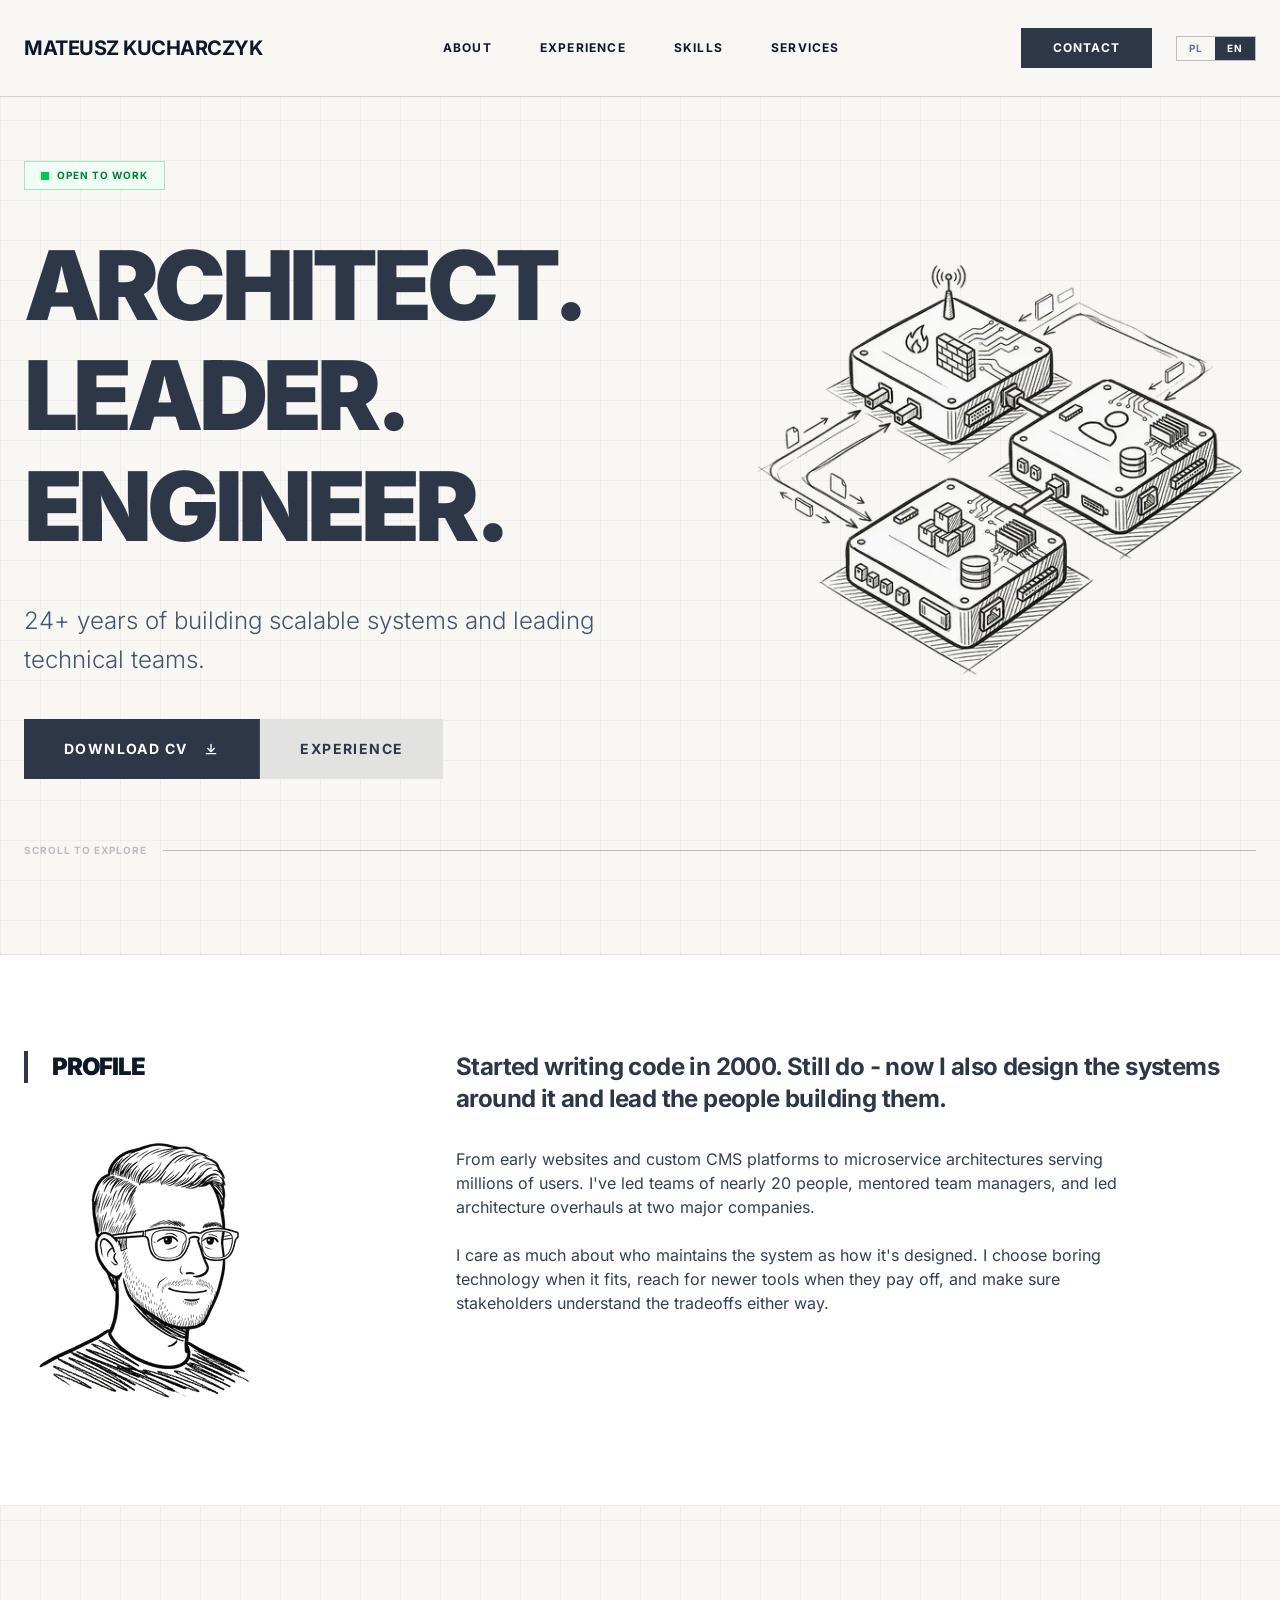
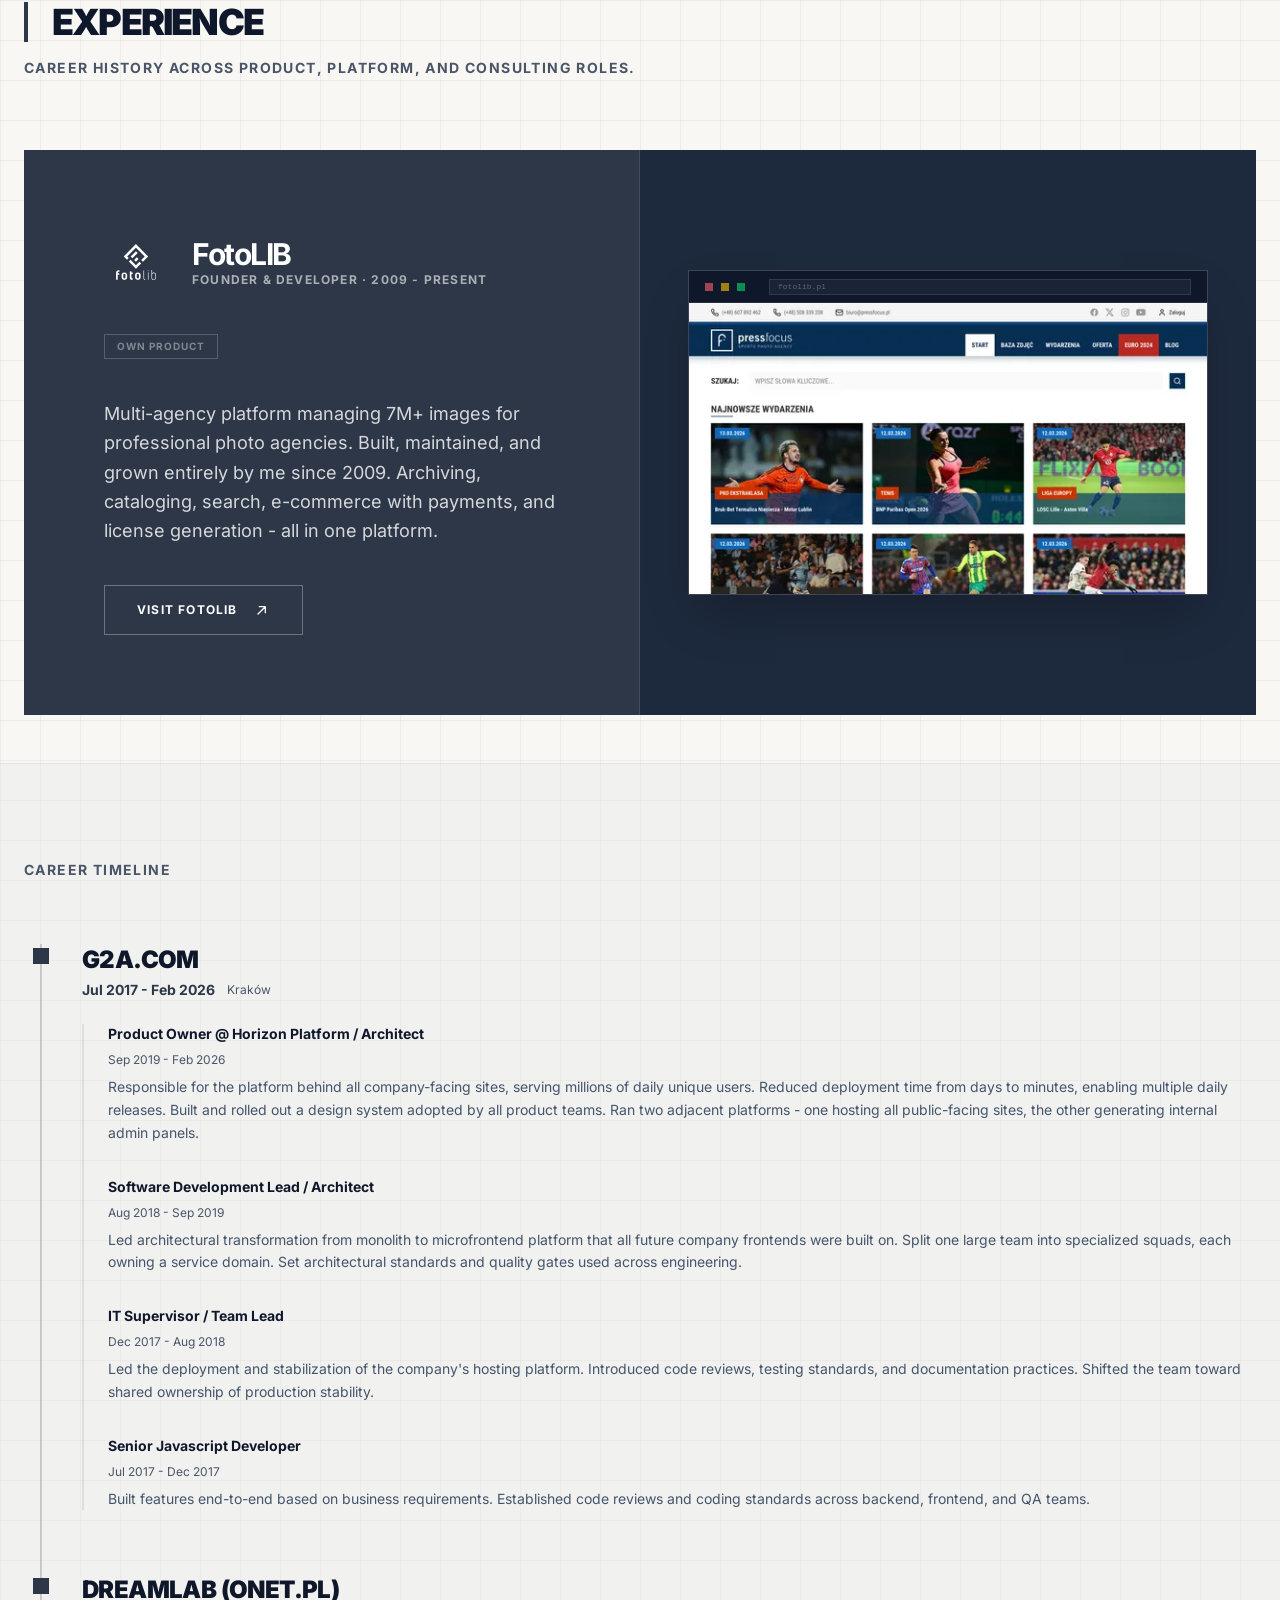
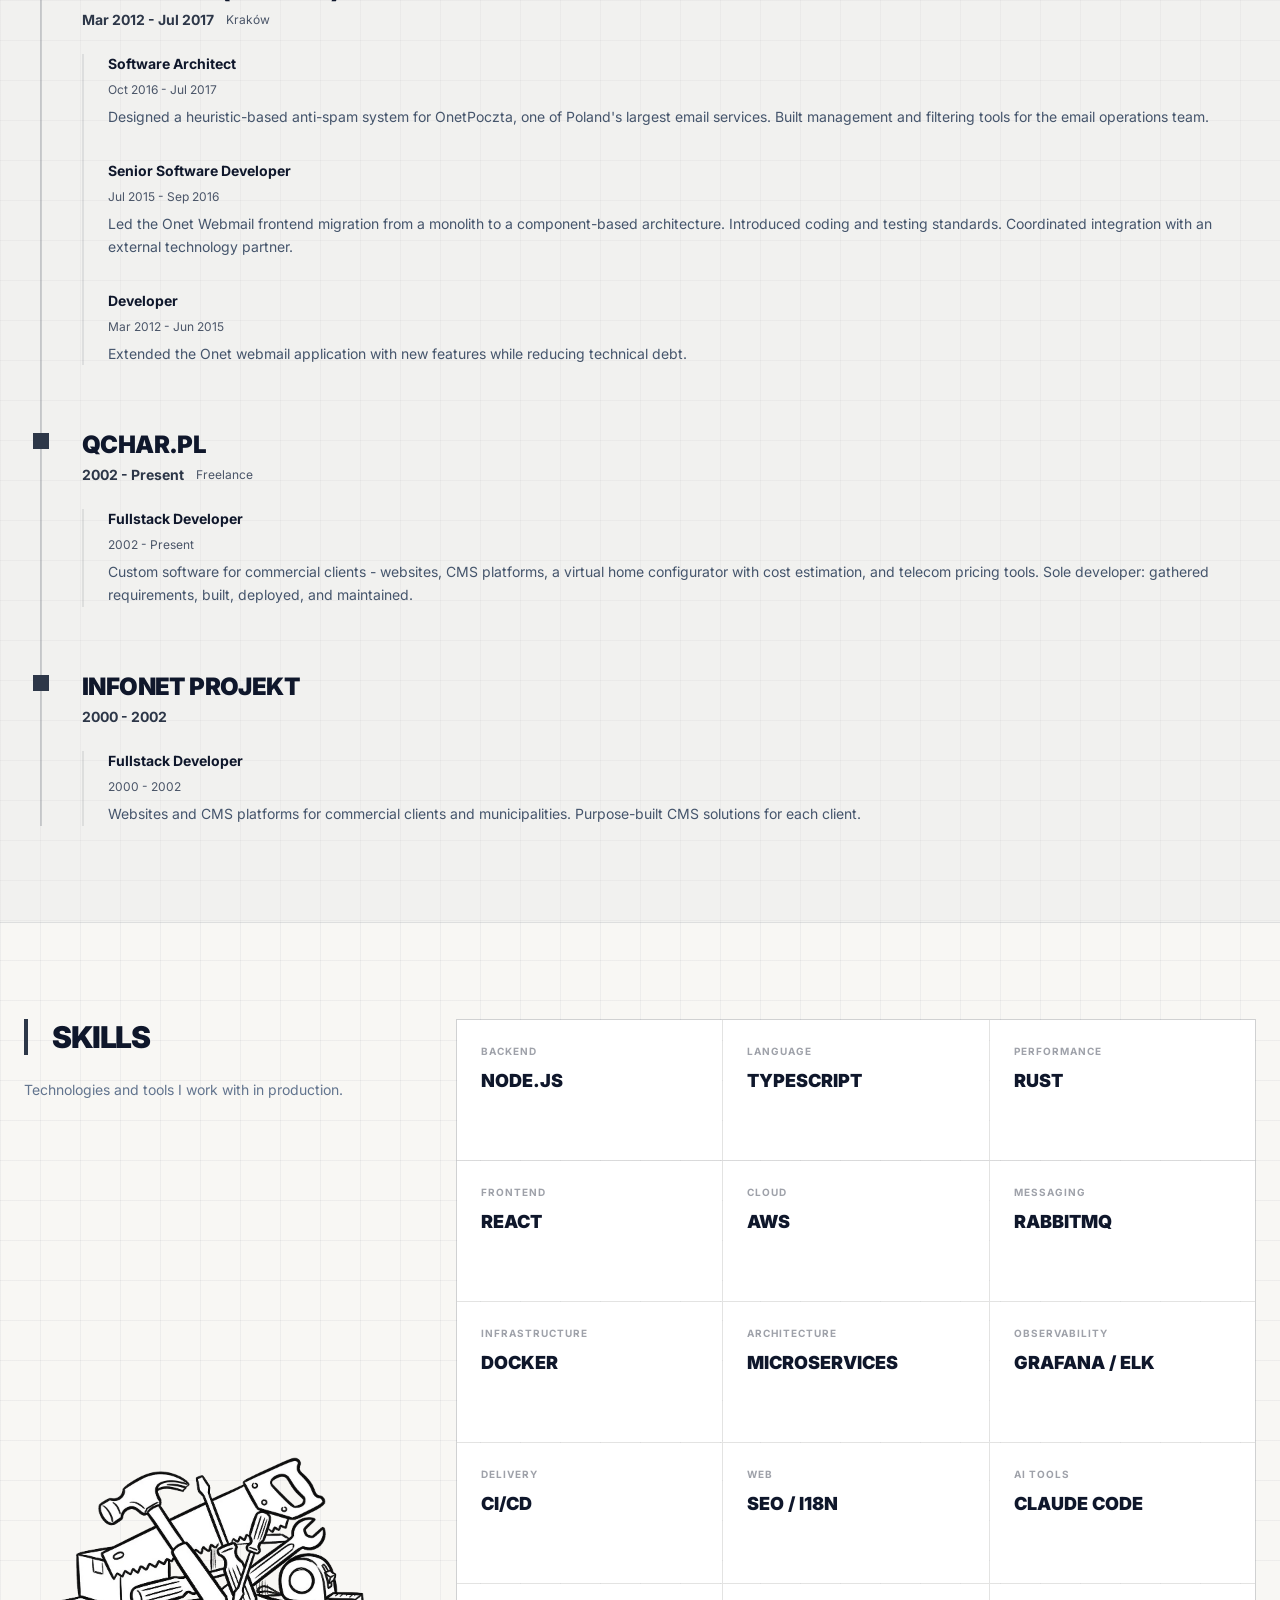
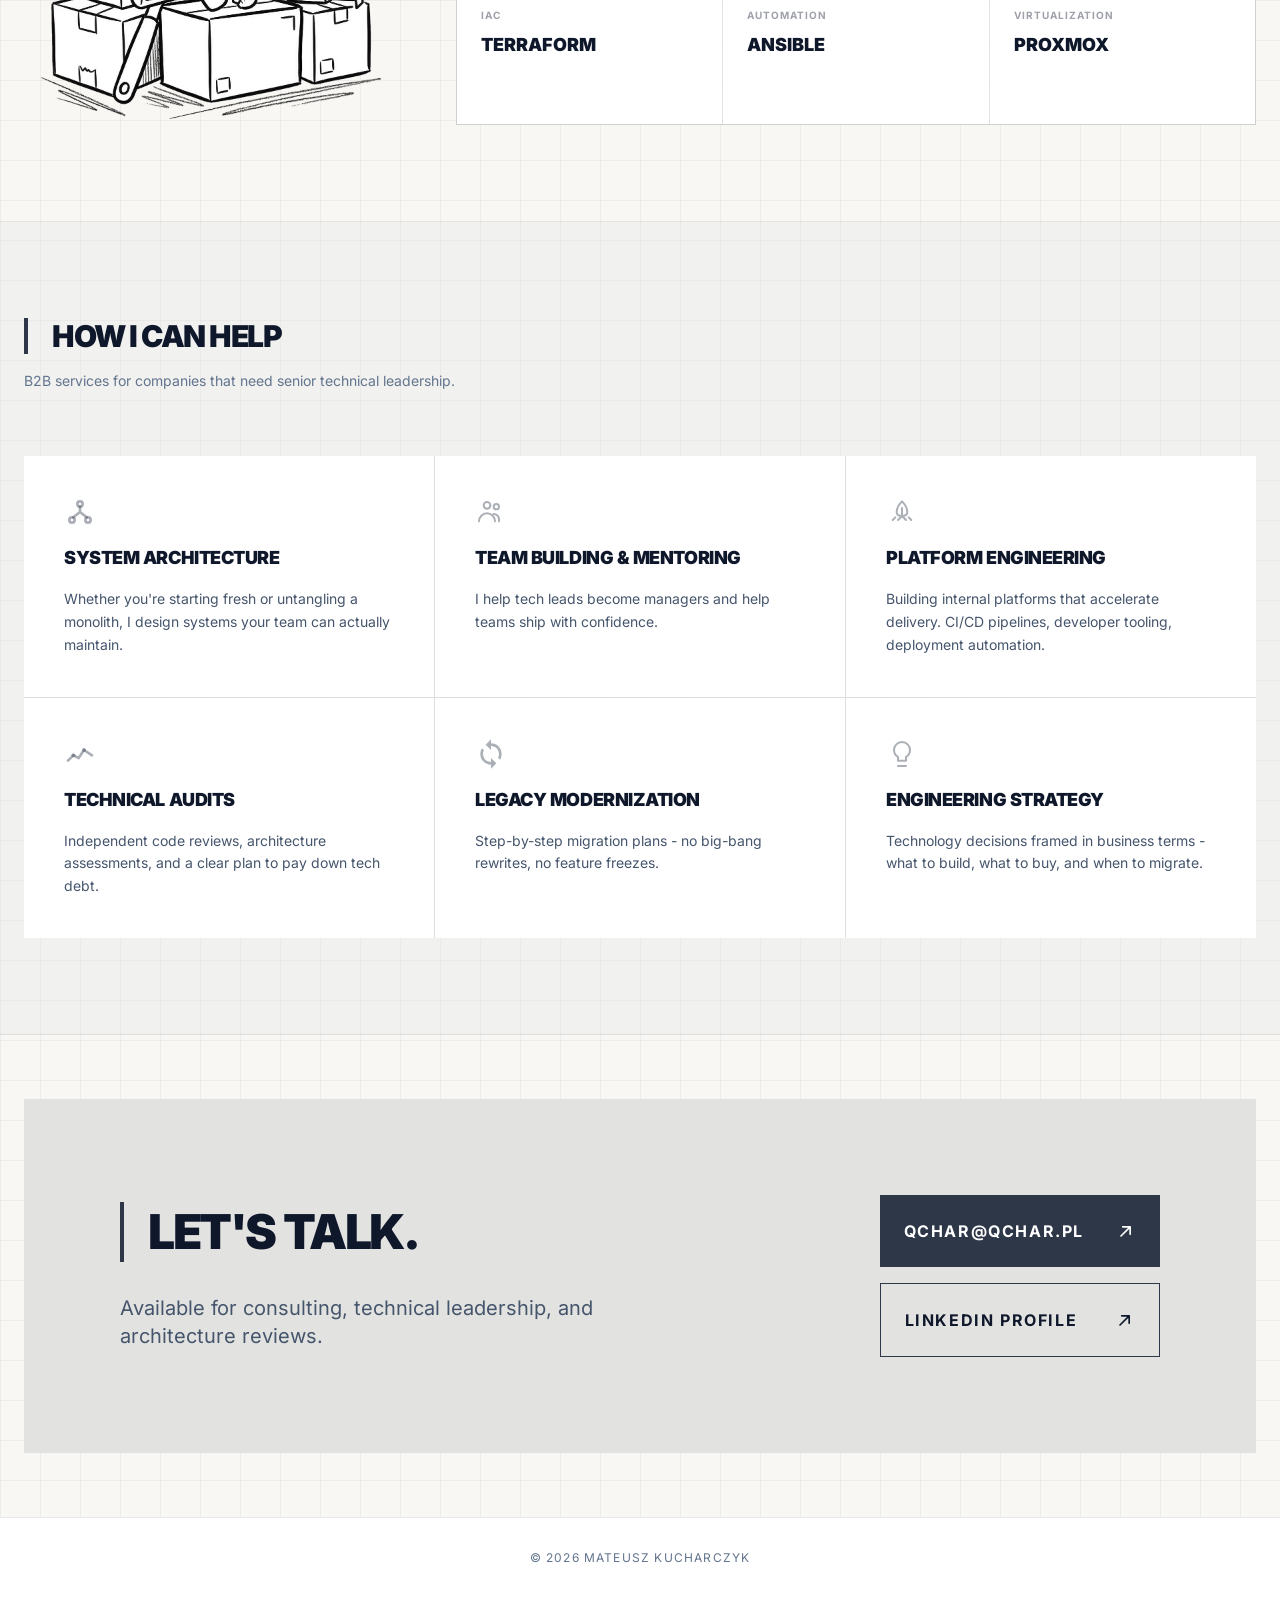
==== commit e5d012e6: "version: 2026-03-16 qchar/www.qchar.pl@b122dd8fa4ff54ebfdf02069bb5d20439430e79a" ====
--- a/en/index.html
+++ b/en/index.html
@@ -10,6 +10,6 @@
 PL
 </a> <a href="/en/" class="px-4 py-2 transition-colors bg-primary text-white">
 EN
-</a> </div> </div> <script type="module">const o=document.getElementById("menu-toggle"),d=document.getElementById("menu-close"),e=document.getElementById("mobile-menu"),c=e.querySelectorAll(".mobile-nav-link");function l(){e.classList.remove("hidden"),document.body.style.overflow="hidden"}function t(){e.classList.add("hidden"),document.body.style.overflow=""}o.addEventListener("click",l);d.addEventListener("click",t);c.forEach(n=>n.addEventListener("click",t));document.addEventListener("keydown",n=>{n.key==="Escape"&&!e.classList.contains("hidden")&&t()});</script> <main>  <section class="relative pt-8 md:pt-16 pb-12 md:pb-24 border-b border-primary/10 overflow-hidden" id="hero"> <div class="max-w-7xl mx-auto px-6 grid grid-cols-1 lg:grid-cols-12 gap-16 items-center"> <div class="lg:col-span-7 flex flex-col gap-10"> <div class="inline-flex items-center gap-2 border border-green-600/30 bg-green-50 px-4 py-1.5 w-fit"> <span class="w-2 h-2 bg-green-500" style="animation: availability-pulse 2s ease-in-out infinite;"></span> <span class="text-[10px] font-bold uppercase tracking-widest text-green-700"> Open to Work </span> </div> <h1 class="text-6xl md:text-8xl font-black tracking-tighter leading-[1.15] text-primary uppercase">Architect.<br/>Leader.<br/>Engineer.</h1> <p class="text-xl md:text-2xl text-slate-600 max-w-2xl leading-relaxed font-light"> 24+ years of building scalable systems and leading technical teams. </p> <div class="flex flex-col sm:flex-row gap-0"> <a href="/cv-mateusz-kucharczyk-en.pdf" download class="flex items-center justify-center gap-4 bg-primary text-white px-10 py-5 font-bold text-sm uppercase tracking-widest hover:bg-slate-700 transition-all sm:border-r border-white/10"> Download CV <svg class="w-4 h-4" viewBox="0 0 24 24" fill="none" xmlns="http://www.w3.org/2000/svg" aria-hidden="true"><path d="M12 5V16M12 16L7 11M12 16L17 11M5 19H19" stroke="currentColor" stroke-width="2" stroke-linecap="round" stroke-linejoin="round"/></svg> </a> <a href="#experience" class="px-10 py-5 bg-surface-alt text-primary font-bold text-sm uppercase tracking-widest hover:bg-slate-300 transition-colors text-center"> Experience </a> </div> </div> <div class="lg:col-span-5 relative hidden lg:flex items-center justify-center -ml-8"> <img src="/_astro/network.CAZq5Vlw_Z2nAdmq.webp" srcset="/_astro/network.CAZq5Vlw_Z2jPWHy.webp 540w, /_astro/network.CAZq5Vlw_ma1g.webp 1080w" alt="Network infrastructure illustration" sizes="(min-width: 1024px) 42vw" loading="eager" decoding="async" width="1549" height="1350" class="w-full h-auto"> </div> </div> <div class="max-w-7xl mx-auto px-6 mt-16 flex items-center gap-4 text-primary/30"> <span class="text-[10px] font-bold uppercase tracking-widest"> Scroll to explore </span> <span class="h-px flex-grow bg-current"></span> </div> </section> <section id="about" class="py-12 md:py-24 bg-white border-b border-primary/10 scroll-mt-24"> <div class="max-w-7xl mx-auto px-6 grid grid-cols-1 lg:grid-cols-12 gap-16"> <div class="lg:col-span-4 relative"> <h2 class="text-2xl font-black uppercase tracking-tighter border-l-4 border-primary pl-6 reveal"> Profile </h2> <div class="mt-8 reveal hidden lg:block"> <img src="/_astro/me.DcAGCmKN_tacR3.webp" srcset="/_astro/me.DcAGCmKN_2kg9uD.webp 256w, /_astro/me.DcAGCmKN_19UVl7.webp 512w" alt="Mateusz Kucharczyk" sizes="256px" loading="lazy" decoding="async" width="649" height="745" class="w-64 h-auto"> </div> </div> <div class="lg:col-span-8 space-y-8 text-lg leading-relaxed text-slate-700 reveal"> <p class="text-2xl font-bold text-primary tracking-tight"> Started writing code in 2000. Still do - now I also design the systems around it and lead the people building them. </p> <div class="space-y-6 text-base max-w-2xl"> <p>From early websites and custom CMS platforms to microservice architectures serving millions of users. I&#39;ve led teams of nearly 20 people, mentored team managers, and led architecture overhauls at two major companies.</p> <p>I care as much about who maintains the system as how it&#39;s designed. I choose boring technology when it fits, reach for newer tools when they pay off, and make sure stakeholders understand the tradeoffs either way.</p> </div> </div> </div> </section> <section id="experience" class="scroll-mt-24"> <div class="max-w-7xl mx-auto px-6 pt-12 md:pt-24 pb-6"> <div class="flex items-start justify-between reveal"> <div> <h2 class="text-4xl font-black uppercase tracking-tighter mb-4 border-l-4 border-primary pl-6"> Experience </h2> <p class="text-accent text-sm font-bold uppercase tracking-widest"> Career history across product, platform, and consulting roles. </p> </div> </div> </div> <div class="py-12 border-b border-primary/10" data-astro-cid-grvnqqyp> <div class="max-w-7xl mx-auto px-6" data-astro-cid-grvnqqyp> <div class="grid grid-cols-1 lg:grid-cols-2 bg-primary text-white reveal" data-astro-cid-grvnqqyp> <div class="p-12 md:p-20 flex flex-col justify-center space-y-10 border-b lg:border-b-0 lg:border-r border-white/10" data-astro-cid-grvnqqyp> <div class="flex items-center gap-6" data-astro-cid-grvnqqyp> <img src="/fotolib-logo.svg" alt="FotoLIB logo" class="w-16 h-16 brightness-0 invert" data-astro-cid-grvnqqyp> <div data-astro-cid-grvnqqyp> <h3 class="text-3xl font-bold tracking-tighter" data-astro-cid-grvnqqyp>FotoLIB</h3> <p class="text-white/60 text-xs font-bold uppercase tracking-widest" data-astro-cid-grvnqqyp> Founder &amp; Developer &middot; 2009 - Present </p> </div> </div> <span class="text-[10px] font-bold uppercase tracking-widest text-white/40 border border-white/20 px-3 py-1 w-fit" data-astro-cid-grvnqqyp> Own Product </span> <p class="text-lg leading-relaxed text-white/80" data-astro-cid-grvnqqyp> Multi-agency platform managing 7M+ images for professional photo agencies. Built, maintained, and grown entirely by me since 2009. Archiving, cataloging, search, e-commerce with payments, and license generation - all in one platform. </p> <a href="https://fotolib.pl" target="_blank" rel="noopener noreferrer" class="inline-flex items-center gap-4 border border-white/30 px-8 py-4 text-xs font-bold uppercase tracking-widest text-white hover:bg-white/10 transition-colors w-fit" data-astro-cid-grvnqqyp> Visit FotoLIB <svg class="w-4 h-4" viewBox="0 0 24 24" fill="none" xmlns="http://www.w3.org/2000/svg" aria-hidden="true"><path d="M6 18L17 7M17 7H8M17 7V16" stroke="currentColor" stroke-width="2" stroke-linecap="round" stroke-linejoin="round"/></svg> </a> </div> <div class="relative bg-slate-800 p-8 md:p-12 overflow-hidden hidden lg:flex items-center justify-center" data-astro-cid-grvnqqyp> <div class="relative w-full border border-white/20 bg-slate-900 shadow-2xl" data-astro-cid-grvnqqyp> <div class="h-8 border-b border-white/10 flex items-center gap-2 px-4" data-astro-cid-grvnqqyp> <div class="w-2 h-2 bg-red-400/60" data-astro-cid-grvnqqyp></div> <div class="w-2 h-2 bg-yellow-400/60" data-astro-cid-grvnqqyp></div> <div class="w-2 h-2 bg-green-400/60" data-astro-cid-grvnqqyp></div> <div class="ml-4 flex-1 h-4 bg-white/5 border border-white/10 flex items-center px-2" data-astro-cid-grvnqqyp> <span class="text-[8px] text-white/30 font-mono" data-astro-cid-grvnqqyp>fotolib.pl</span> </div> </div> <div class="fotolib-slider relative w-full aspect-video overflow-hidden" data-astro-cid-grvnqqyp> <img src="/_astro/fotolib-presfocus.RdGU2ENr_Z12C6VO.webp" srcset="/_astro/fotolib-presfocus.RdGU2ENr_ZeaJJK.webp 540w, /_astro/fotolib-presfocus.RdGU2ENr_JfxWC.webp 1080w" alt="FotoLIB - press photo repository" sizes="(min-width: 1024px) 42vw" data-astro-cid-grvnqqyp="true" loading="lazy" decoding="async" width="2926" height="1646" class="fotolib-slide absolute inset-0 w-full h-full object-cover object-top"> <img src="/_astro/fotolib-repoimages.DcjjtD8D_1D7pTp.webp" srcset="/_astro/fotolib-repoimages.DcjjtD8D_1t9tFD.webp 540w, /_astro/fotolib-repoimages.DcjjtD8D_1v0lHL.webp 1080w" alt="FotoLIB - event image repository" sizes="(min-width: 1024px) 42vw" data-astro-cid-grvnqqyp="true" loading="lazy" decoding="async" width="2560" height="1440" class="fotolib-slide absolute inset-0 w-full h-full object-cover object-top"> </div> </div> </div> </div> </div> </div>  <script type="module">const e=document.querySelectorAll(".fotolib-slide");let s=0;function c(t){e.forEach(l=>l.classList.remove("active")),e[t].classList.add("active"),s=t}function o(){c((s+1)%e.length)}c(0);setInterval(o,8e3);</script> <div class="py-12 md:py-24 bg-surface-alt/30 border-b border-primary/10"> <div class="max-w-7xl mx-auto px-6"> <p class="text-accent text-sm font-bold uppercase tracking-widest mb-16 reveal"> Career Timeline </p> <div class="relative border-l-2 border-primary/20 ml-4"> <div class="relative pl-10 pb-16 last:pb-0 reveal"> <div class="absolute -left-[9px] top-1 w-4 h-4 bg-primary"></div> <div class="mb-6"> <h3 class="text-2xl font-black uppercase tracking-tight"> G2A.COM </h3> <div class="flex items-center gap-3 mt-1"> <span class="text-sm font-bold text-primary"> Jul 2017 - Feb 2026 </span> <span class="text-xs text-accent">Kraków</span> </div> </div> <div class="border-l-2 border-primary/10 pl-6 space-y-8"> <div class="space-y-2"> <p class="font-bold text-sm">Product Owner @ Horizon Platform / Architect</p> <p class="text-xs text-accent">Sep 2019 - Feb 2026</p> <p class="text-slate-600 text-sm leading-relaxed"> Responsible for the platform behind all company-facing sites, serving millions of daily unique users. Reduced deployment time from days to minutes, enabling multiple daily releases. Built and rolled out a design system adopted by all product teams. Ran two adjacent platforms - one hosting all public-facing sites, the other generating internal admin panels. </p> </div><div class="space-y-2"> <p class="font-bold text-sm">Software Development Lead / Architect</p> <p class="text-xs text-accent">Aug 2018 - Sep 2019</p> <p class="text-slate-600 text-sm leading-relaxed"> Led architectural transformation from monolith to microfrontend platform that all future company frontends were built on. Split one large team into specialized squads, each owning a service domain. Set architectural standards and quality gates used across engineering. </p> </div><div class="space-y-2"> <p class="font-bold text-sm">IT Supervisor / Team Lead</p> <p class="text-xs text-accent">Dec 2017 - Aug 2018</p> <p class="text-slate-600 text-sm leading-relaxed"> Led the deployment and stabilization of the company&#39;s hosting platform. Introduced code reviews, testing standards, and documentation practices. Shifted the team toward shared ownership of production stability. </p> </div><div class="space-y-2"> <p class="font-bold text-sm">Senior Javascript Developer</p> <p class="text-xs text-accent">Jul 2017 - Dec 2017</p> <p class="text-slate-600 text-sm leading-relaxed"> Built features end-to-end based on business requirements. Established code reviews and coding standards across backend, frontend, and QA teams. </p> </div> </div> </div><div class="relative pl-10 pb-16 last:pb-0 reveal"> <div class="absolute -left-[9px] top-1 w-4 h-4 bg-primary"></div> <div class="mb-6"> <h3 class="text-2xl font-black uppercase tracking-tight"> DreamLab (Onet.pl) </h3> <div class="flex items-center gap-3 mt-1"> <span class="text-sm font-bold text-primary"> Mar 2012 - Jul 2017 </span> <span class="text-xs text-accent">Kraków</span> </div> </div> <div class="border-l-2 border-primary/10 pl-6 space-y-8"> <div class="space-y-2"> <p class="font-bold text-sm">Software Architect</p> <p class="text-xs text-accent">Oct 2016 - Jul 2017</p> <p class="text-slate-600 text-sm leading-relaxed"> Designed a heuristic-based anti-spam system for OnetPoczta, one of Poland&#39;s largest email services. Built management and filtering tools for the email operations team. </p> </div><div class="space-y-2"> <p class="font-bold text-sm">Senior Software Developer</p> <p class="text-xs text-accent">Jul 2015 - Sep 2016</p> <p class="text-slate-600 text-sm leading-relaxed"> Led the Onet Webmail frontend migration from a monolith to a component-based architecture. Introduced coding and testing standards. Coordinated integration with an external technology partner. </p> </div><div class="space-y-2"> <p class="font-bold text-sm">Developer</p> <p class="text-xs text-accent">Mar 2012 - Jun 2015</p> <p class="text-slate-600 text-sm leading-relaxed"> Extended the Onet webmail application with new features while reducing technical debt. </p> </div> </div> </div><div class="relative pl-10 pb-16 last:pb-0 reveal"> <div class="absolute -left-[9px] top-1 w-4 h-4 bg-primary"></div> <div class="mb-6"> <h3 class="text-2xl font-black uppercase tracking-tight"> qchar.pl </h3> <div class="flex items-center gap-3 mt-1"> <span class="text-sm font-bold text-primary"> 2002 - Present </span> <span class="text-xs text-accent">Freelance</span> </div> </div> <div class="border-l-2 border-primary/10 pl-6 space-y-8"> <div class="space-y-2"> <p class="font-bold text-sm">Fullstack Developer</p> <p class="text-xs text-accent">2002 - Present</p> <p class="text-slate-600 text-sm leading-relaxed"> Custom software for commercial clients - websites, CMS platforms, a virtual home configurator with cost estimation, and telecom pricing tools. Sole developer: gathered requirements, built, deployed, and maintained. </p> </div> </div> </div><div class="relative pl-10 pb-16 last:pb-0 reveal"> <div class="absolute -left-[9px] top-1 w-4 h-4 bg-primary"></div> <div class="mb-6"> <h3 class="text-2xl font-black uppercase tracking-tight"> Infonet Projekt </h3> <div class="flex items-center gap-3 mt-1"> <span class="text-sm font-bold text-primary"> 2000 - 2002 </span>  </div> </div> <div class="border-l-2 border-primary/10 pl-6 space-y-8"> <div class="space-y-2"> <p class="font-bold text-sm">Fullstack Developer</p> <p class="text-xs text-accent">2000 - 2002</p> <p class="text-slate-600 text-sm leading-relaxed"> Websites and CMS platforms for commercial clients and municipalities. Purpose-built CMS solutions for each client. </p> </div> </div> </div> </div> </div> </div> </section> <section id="skills" class="py-12 md:py-24 border-b border-primary/10 scroll-mt-24"> <div class="max-w-7xl mx-auto px-6"> <div class="grid grid-cols-1 lg:grid-cols-12 gap-16"> <div class="lg:col-span-4 flex flex-col reveal"> <h2 class="text-3xl font-black uppercase tracking-tighter border-l-4 border-primary pl-6"> Skills </h2> <p class="text-slate-500 text-sm leading-relaxed mt-6"> Technologies and tools I work with in production. </p> <div class="flex-1 hidden lg:flex items-end"> <img src="/_astro/tools.DvvCOc3K_Z24ookJ.webp" alt="Tools illustration" loading="lazy" decoding="async" width="1103" height="827" class="w-full max-w-sm h-auto"> </div> </div> <div class="lg:col-span-8 grid grid-cols-2 md:grid-cols-3 gap-px bg-primary/10 border border-primary/10 reveal"> <div class="bg-white p-6 pt-6 pb-6 group hover:bg-primary hover:text-white transition-colors relative cursor-default overflow-hidden md:h-[140px] flex flex-col justify-between"> <div class="transition-transform duration-300 md:group-hover:-translate-y-3"> <span class="text-[10px] font-bold opacity-40 group-hover:opacity-60 uppercase tracking-widest block mb-2"> Backend </span> <span class="font-black text-lg uppercase block"> Node.js </span> </div> <span class="text-[11px] leading-snug text-slate-500 md:text-white/80 opacity-100 md:opacity-0 translate-y-0 md:translate-y-3 transition-all duration-300 md:group-hover:opacity-100 md:group-hover:translate-y-0"> Most of my backend work runs on Node.js - APIs, microservices, async workers. </span> </div><div class="bg-white p-6 pt-6 pb-6 group hover:bg-primary hover:text-white transition-colors relative cursor-default overflow-hidden md:h-[140px] flex flex-col justify-between"> <div class="transition-transform duration-300 md:group-hover:-translate-y-3"> <span class="text-[10px] font-bold opacity-40 group-hover:opacity-60 uppercase tracking-widest block mb-2"> Language </span> <span class="font-black text-lg uppercase block"> TypeScript </span> </div> <span class="text-[11px] leading-snug text-slate-500 md:text-white/80 opacity-100 md:opacity-0 translate-y-0 md:translate-y-3 transition-all duration-300 md:group-hover:opacity-100 md:group-hover:translate-y-0"> Primary language across most of my work - frontend and backend. </span> </div><div class="bg-white p-6 pt-6 pb-6 group hover:bg-primary hover:text-white transition-colors relative cursor-default overflow-hidden md:h-[140px] flex flex-col justify-between"> <div class="transition-transform duration-300 md:group-hover:-translate-y-3"> <span class="text-[10px] font-bold opacity-40 group-hover:opacity-60 uppercase tracking-widest block mb-2"> Performance </span> <span class="font-black text-lg uppercase block"> Rust </span> </div> <span class="text-[11px] leading-snug text-slate-500 md:text-white/80 opacity-100 md:opacity-0 translate-y-0 md:translate-y-3 transition-all duration-300 md:group-hover:opacity-100 md:group-hover:translate-y-0"> High-performance systems, media processing engines, and CLI tools. </span> </div><div class="bg-white p-6 pt-6 pb-6 group hover:bg-primary hover:text-white transition-colors relative cursor-default overflow-hidden md:h-[140px] flex flex-col justify-between"> <div class="transition-transform duration-300 md:group-hover:-translate-y-3"> <span class="text-[10px] font-bold opacity-40 group-hover:opacity-60 uppercase tracking-widest block mb-2"> Frontend </span> <span class="font-black text-lg uppercase block"> React </span> </div> <span class="text-[11px] leading-snug text-slate-500 md:text-white/80 opacity-100 md:opacity-0 translate-y-0 md:translate-y-3 transition-all duration-300 md:group-hover:opacity-100 md:group-hover:translate-y-0"> Component-based UIs, SPAs, and complex interactive interfaces. </span> </div><div class="bg-white p-6 pt-6 pb-6 group hover:bg-primary hover:text-white transition-colors relative cursor-default overflow-hidden md:h-[140px] flex flex-col justify-between"> <div class="transition-transform duration-300 md:group-hover:-translate-y-3"> <span class="text-[10px] font-bold opacity-40 group-hover:opacity-60 uppercase tracking-widest block mb-2"> Cloud </span> <span class="font-black text-lg uppercase block"> AWS </span> </div> <span class="text-[11px] leading-snug text-slate-500 md:text-white/80 opacity-100 md:opacity-0 translate-y-0 md:translate-y-3 transition-all duration-300 md:group-hover:opacity-100 md:group-hover:translate-y-0"> EC2, S3, CloudFront, Lambda, RDS - production infrastructure at scale. </span> </div><div class="bg-white p-6 pt-6 pb-6 group hover:bg-primary hover:text-white transition-colors relative cursor-default overflow-hidden md:h-[140px] flex flex-col justify-between"> <div class="transition-transform duration-300 md:group-hover:-translate-y-3"> <span class="text-[10px] font-bold opacity-40 group-hover:opacity-60 uppercase tracking-widest block mb-2"> Messaging </span> <span class="font-black text-lg uppercase block"> RabbitMQ </span> </div> <span class="text-[11px] leading-snug text-slate-500 md:text-white/80 opacity-100 md:opacity-0 translate-y-0 md:translate-y-3 transition-all duration-300 md:group-hover:opacity-100 md:group-hover:translate-y-0"> Async workflows, event-driven architecture, job queues. </span> </div><div class="bg-white p-6 pt-6 pb-6 group hover:bg-primary hover:text-white transition-colors relative cursor-default overflow-hidden md:h-[140px] flex flex-col justify-between"> <div class="transition-transform duration-300 md:group-hover:-translate-y-3"> <span class="text-[10px] font-bold opacity-40 group-hover:opacity-60 uppercase tracking-widest block mb-2"> Infrastructure </span> <span class="font-black text-lg uppercase block"> Docker </span> </div> <span class="text-[11px] leading-snug text-slate-500 md:text-white/80 opacity-100 md:opacity-0 translate-y-0 md:translate-y-3 transition-all duration-300 md:group-hover:opacity-100 md:group-hover:translate-y-0"> Standard part of my stack for dev, CI, and production deployments. </span> </div><div class="bg-white p-6 pt-6 pb-6 group hover:bg-primary hover:text-white transition-colors relative cursor-default overflow-hidden md:h-[140px] flex flex-col justify-between"> <div class="transition-transform duration-300 md:group-hover:-translate-y-3"> <span class="text-[10px] font-bold opacity-40 group-hover:opacity-60 uppercase tracking-widest block mb-2"> Architecture </span> <span class="font-black text-lg uppercase block"> Microservices </span> </div> <span class="text-[11px] leading-snug text-slate-500 md:text-white/80 opacity-100 md:opacity-0 translate-y-0 md:translate-y-3 transition-all duration-300 md:group-hover:opacity-100 md:group-hover:translate-y-0"> Distributed systems design, service decomposition, API gateways. </span> </div><div class="bg-white p-6 pt-6 pb-6 group hover:bg-primary hover:text-white transition-colors relative cursor-default overflow-hidden md:h-[140px] flex flex-col justify-between"> <div class="transition-transform duration-300 md:group-hover:-translate-y-3"> <span class="text-[10px] font-bold opacity-40 group-hover:opacity-60 uppercase tracking-widest block mb-2"> Observability </span> <span class="font-black text-lg uppercase block"> Grafana / ELK </span> </div> <span class="text-[11px] leading-snug text-slate-500 md:text-white/80 opacity-100 md:opacity-0 translate-y-0 md:translate-y-3 transition-all duration-300 md:group-hover:opacity-100 md:group-hover:translate-y-0"> Metrics dashboards, log aggregation, alerting, and performance monitoring. </span> </div><div class="bg-white p-6 pt-6 pb-6 group hover:bg-primary hover:text-white transition-colors relative cursor-default overflow-hidden md:h-[140px] flex flex-col justify-between"> <div class="transition-transform duration-300 md:group-hover:-translate-y-3"> <span class="text-[10px] font-bold opacity-40 group-hover:opacity-60 uppercase tracking-widest block mb-2"> Delivery </span> <span class="font-black text-lg uppercase block"> CI/CD </span> </div> <span class="text-[11px] leading-snug text-slate-500 md:text-white/80 opacity-100 md:opacity-0 translate-y-0 md:translate-y-3 transition-all duration-300 md:group-hover:opacity-100 md:group-hover:translate-y-0"> GitHub Actions, automated testing, zero-downtime deployments. </span> </div><div class="bg-white p-6 pt-6 pb-6 group hover:bg-primary hover:text-white transition-colors relative cursor-default overflow-hidden md:h-[140px] flex flex-col justify-between"> <div class="transition-transform duration-300 md:group-hover:-translate-y-3"> <span class="text-[10px] font-bold opacity-40 group-hover:opacity-60 uppercase tracking-widest block mb-2"> Web </span> <span class="font-black text-lg uppercase block"> SEO / I18N </span> </div> <span class="text-[11px] leading-snug text-slate-500 md:text-white/80 opacity-100 md:opacity-0 translate-y-0 md:translate-y-3 transition-all duration-300 md:group-hover:opacity-100 md:group-hover:translate-y-0"> Search optimization, multilingual platforms, content localization. </span> </div><div class="bg-white p-6 pt-6 pb-6 group hover:bg-primary hover:text-white transition-colors relative cursor-default overflow-hidden md:h-[140px] flex flex-col justify-between"> <div class="transition-transform duration-300 md:group-hover:-translate-y-3"> <span class="text-[10px] font-bold opacity-40 group-hover:opacity-60 uppercase tracking-widest block mb-2"> AI Tools </span> <span class="font-black text-lg uppercase block"> Claude Code </span> </div> <span class="text-[11px] leading-snug text-slate-500 md:text-white/80 opacity-100 md:opacity-0 translate-y-0 md:translate-y-3 transition-all duration-300 md:group-hover:opacity-100 md:group-hover:translate-y-0"> Daily driver for development - refactoring, test generation, and rapid prototyping. </span> </div><div class="bg-white p-6 pt-6 pb-6 group hover:bg-primary hover:text-white transition-colors relative cursor-default overflow-hidden md:h-[140px] flex flex-col justify-between"> <div class="transition-transform duration-300 md:group-hover:-translate-y-3"> <span class="text-[10px] font-bold opacity-40 group-hover:opacity-60 uppercase tracking-widest block mb-2"> IaC </span> <span class="font-black text-lg uppercase block"> Terraform </span> </div> <span class="text-[11px] leading-snug text-slate-500 md:text-white/80 opacity-100 md:opacity-0 translate-y-0 md:translate-y-3 transition-all duration-300 md:group-hover:opacity-100 md:group-hover:translate-y-0"> I manage all cloud infrastructure through Terraform - provisioning, updates, and teardowns. </span> </div><div class="bg-white p-6 pt-6 pb-6 group hover:bg-primary hover:text-white transition-colors relative cursor-default overflow-hidden md:h-[140px] flex flex-col justify-between"> <div class="transition-transform duration-300 md:group-hover:-translate-y-3"> <span class="text-[10px] font-bold opacity-40 group-hover:opacity-60 uppercase tracking-widest block mb-2"> Automation </span> <span class="font-black text-lg uppercase block"> Ansible </span> </div> <span class="text-[11px] leading-snug text-slate-500 md:text-white/80 opacity-100 md:opacity-0 translate-y-0 md:translate-y-3 transition-all duration-300 md:group-hover:opacity-100 md:group-hover:translate-y-0"> Server configuration, deployment orchestration, and infrastructure automation. </span> </div><div class="bg-white p-6 pt-6 pb-6 group hover:bg-primary hover:text-white transition-colors relative cursor-default overflow-hidden md:h-[140px] flex flex-col justify-between"> <div class="transition-transform duration-300 md:group-hover:-translate-y-3"> <span class="text-[10px] font-bold opacity-40 group-hover:opacity-60 uppercase tracking-widest block mb-2"> Virtualization </span> <span class="font-black text-lg uppercase block"> Proxmox </span> </div> <span class="text-[11px] leading-snug text-slate-500 md:text-white/80 opacity-100 md:opacity-0 translate-y-0 md:translate-y-3 transition-all duration-300 md:group-hover:opacity-100 md:group-hover:translate-y-0"> Self-hosted virtualization - running my own infrastructure on physical hardware. </span> </div><div class="bg-white p-6 pt-6 pb-6 group hover:bg-primary hover:text-white transition-colors relative cursor-default overflow-hidden md:h-[140px] flex flex-col justify-between md:hidden"> <div class="transition-transform duration-300 md:group-hover:-translate-y-3"> <span class="text-[10px] font-bold opacity-40 group-hover:opacity-60 uppercase tracking-widest block mb-2"> Systems </span> <span class="font-black text-lg uppercase block"> Linux </span> </div> <span class="text-[11px] leading-snug text-slate-500 md:text-white/80 opacity-100 md:opacity-0 translate-y-0 md:translate-y-3 transition-all duration-300 md:group-hover:opacity-100 md:group-hover:translate-y-0"> Every server I manage runs Linux. Comfortable with shell scripting and low-level diagnostics. </span> </div> </div> </div> </div> </section> <section id="services" class="py-12 md:py-24 bg-surface-alt/30 border-b border-primary/10 scroll-mt-24"> <div class="max-w-7xl mx-auto px-6"> <div class="mb-16 reveal"> <h2 class="text-3xl font-black uppercase tracking-tighter border-l-4 border-primary pl-6 mb-4"> How I Can Help </h2> <p class="text-slate-500 text-sm leading-relaxed max-w-2xl"> B2B services for companies that need senior technical leadership. </p> </div> <div class="grid grid-cols-1 md:grid-cols-2 lg:grid-cols-3 gap-px bg-primary/10 reveal"> <div class="bg-white p-10 space-y-4 group hover:bg-primary hover:text-white transition-colors"> <svg class="w-8 h-8 text-primary/40 group-hover:text-white/60 transition-colors" viewBox="0 0 24 24" fill="none" xmlns="http://www.w3.org/2000/svg" aria-hidden="true"><circle cx="12" cy="6" r="2" stroke="currentColor" stroke-width="2"/><circle cx="6" cy="18" r="2" stroke="currentColor" stroke-width="2"/><circle cx="18" cy="18" r="2" stroke="currentColor" stroke-width="2"/><path d="M12 8V12M12 12L7 16M12 12L17 16" stroke="currentColor" stroke-width="2" stroke-linecap="round"/></svg> <h3 class="font-black text-lg uppercase tracking-tight"> System Architecture </h3> <p class="text-sm text-slate-600 leading-relaxed group-hover:text-white/80 transition-colors"> Whether you&#39;re starting fresh or untangling a monolith, I design systems your team can actually maintain. </p> </div><div class="bg-white p-10 space-y-4 group hover:bg-primary hover:text-white transition-colors"> <svg class="w-8 h-8 text-primary/40 group-hover:text-white/60 transition-colors" viewBox="0 0 24 24" fill="none" xmlns="http://www.w3.org/2000/svg" aria-hidden="true"><circle cx="9" cy="7" r="2.5" stroke="currentColor" stroke-width="1.5"/><circle cx="16" cy="8" r="2" stroke="currentColor" stroke-width="1.5"/><path d="M3 19C3 15.69 5.69 13 9 13C12.31 13 15 15.69 15 19" stroke="currentColor" stroke-width="1.5" stroke-linecap="round"/><path d="M14 13.5C16.21 13.5 18 15.29 18 17.5V19" stroke="currentColor" stroke-width="1.5" stroke-linecap="round"/></svg> <h3 class="font-black text-lg uppercase tracking-tight"> Team Building &amp; Mentoring </h3> <p class="text-sm text-slate-600 leading-relaxed group-hover:text-white/80 transition-colors"> I help tech leads become managers and help teams ship with confidence. </p> </div><div class="bg-white p-10 space-y-4 group hover:bg-primary hover:text-white transition-colors"> <svg class="w-8 h-8 text-primary/40 group-hover:text-white/60 transition-colors" viewBox="0 0 24 24" fill="none" xmlns="http://www.w3.org/2000/svg" aria-hidden="true"><path d="M12 15L9 18M12 15L15 18M12 15V9M12 4C12 4 8 8 8 12C8 14 9.5 15 12 15C14.5 15 16 14 16 12C16 8 12 4 12 4Z" stroke="currentColor" stroke-width="1.5" stroke-linecap="round" stroke-linejoin="round"/><path d="M5 18L7 16M19 18L17 16" stroke="currentColor" stroke-width="1.5" stroke-linecap="round"/></svg> <h3 class="font-black text-lg uppercase tracking-tight"> Platform Engineering </h3> <p class="text-sm text-slate-600 leading-relaxed group-hover:text-white/80 transition-colors"> Building internal platforms that accelerate delivery. CI/CD pipelines, developer tooling, deployment automation. </p> </div><div class="bg-white p-10 space-y-4 group hover:bg-primary hover:text-white transition-colors"> <svg class="w-8 h-8 text-primary/40 group-hover:text-white/60 transition-colors" viewBox="0 0 24 24" fill="none" xmlns="http://www.w3.org/2000/svg" aria-hidden="true"><path d="M3 17L7 13L11 15L15 9L21 13" stroke="currentColor" stroke-width="2" stroke-linecap="round" stroke-linejoin="round"/><circle cx="7" cy="13" r="1.5" fill="currentColor"/><circle cx="15" cy="9" r="1.5" fill="currentColor"/></svg> <h3 class="font-black text-lg uppercase tracking-tight"> Technical Audits </h3> <p class="text-sm text-slate-600 leading-relaxed group-hover:text-white/80 transition-colors"> Independent code reviews, architecture assessments, and a clear plan to pay down tech debt. </p> </div><div class="bg-white p-10 space-y-4 group hover:bg-primary hover:text-white transition-colors"> <svg class="w-8 h-8 text-primary/40 group-hover:text-white/60 transition-colors" viewBox="0 0 24 24" fill="none" xmlns="http://www.w3.org/2000/svg" aria-hidden="true"><path d="M12 4V1L8 5L12 9V6C15.31 6 18 8.69 18 12C18 13.01 17.75 13.97 17.3 14.8L18.76 16.26C19.54 15.03 20 13.57 20 12C20 7.58 16.42 4 12 4ZM12 18C8.69 18 6 15.31 6 12C6 10.99 6.25 10.03 6.7 9.2L5.24 7.74C4.46 8.97 4 10.43 4 12C4 16.42 7.58 20 12 20V23L16 19L12 15V18Z" fill="currentColor"/></svg> <h3 class="font-black text-lg uppercase tracking-tight"> Legacy Modernization </h3> <p class="text-sm text-slate-600 leading-relaxed group-hover:text-white/80 transition-colors"> Step-by-step migration plans - no big-bang rewrites, no feature freezes. </p> </div><div class="bg-white p-10 space-y-4 group hover:bg-primary hover:text-white transition-colors"> <svg class="w-8 h-8 text-primary/40 group-hover:text-white/60 transition-colors" viewBox="0 0 24 24" fill="none" xmlns="http://www.w3.org/2000/svg" aria-hidden="true"><path d="M9 21H15M12 3C8.69 3 6 5.69 6 9C6 11.22 7.21 13.15 9 14.2V17H15V14.2C16.79 13.15 18 11.22 18 9C18 5.69 15.31 3 12 3Z" stroke="currentColor" stroke-width="1.5" stroke-linecap="round" stroke-linejoin="round"/></svg> <h3 class="font-black text-lg uppercase tracking-tight"> Engineering Strategy </h3> <p class="text-sm text-slate-600 leading-relaxed group-hover:text-white/80 transition-colors"> Technology decisions framed in business terms - what to build, what to buy, and when to migrate. </p> </div> </div> </div> </section> <section id="contact" class="py-12 md:py-16 scroll-mt-24"> <div class="max-w-7xl mx-auto px-6"> <div class="bg-surface-alt p-6 md:p-24 flex flex-col md:flex-row items-center justify-between gap-16 relative overflow-hidden reveal"> <div class="absolute top-0 right-0 w-64 h-64 border-t-2 border-r-2 border-primary/5 -mr-32 -mt-32"></div> <div class="max-w-xl space-y-8 relative z-10"> <h2 class="text-3xl md:text-5xl font-black uppercase tracking-tighter leading-tight border-l-4 border-primary pl-6"> Let&#39;s talk. </h2> <p class="text-xl text-slate-600"> Available for consulting, technical leadership, and architecture reviews. </p> </div> <div class="flex flex-col gap-4 w-full md:w-auto relative z-10"> <a class="flex items-center justify-between gap-8 bg-primary text-white p-6 font-bold uppercase tracking-widest hover:bg-slate-700 transition-colors" href="mailto:qchar@qchar.pl"> <span>qchar@qchar.pl</span> <svg class="w-5 h-5" viewBox="0 0 24 24" fill="none" xmlns="http://www.w3.org/2000/svg" aria-hidden="true"><path d="M6 18L17 7M17 7H8M17 7V16" stroke="currentColor" stroke-width="2" stroke-linecap="round" stroke-linejoin="round"/></svg> </a> <a class="flex items-center justify-between gap-8 border border-primary p-6 font-bold uppercase tracking-widest hover:bg-primary hover:text-white transition-colors" href="https://www.linkedin.com/in/mateusz-kucharczyk-040a4a22/" target="_blank" rel="noopener noreferrer"> <span>LinkedIn Profile</span> <svg class="w-5 h-5" viewBox="0 0 24 24" fill="none" xmlns="http://www.w3.org/2000/svg" aria-hidden="true"><path d="M6 18L17 7M17 7H8M17 7V16" stroke="currentColor" stroke-width="2" stroke-linecap="round" stroke-linejoin="round"/></svg> </a> </div> </div> </div> </section>  </main> <footer class="py-8 border-t border-primary/10 bg-white"> <div class="max-w-7xl mx-auto px-6 text-center"> <p class="text-xs text-slate-500 uppercase tracking-widest">
+</a> </div> </div> <script type="module">const o=document.getElementById("menu-toggle"),d=document.getElementById("menu-close"),e=document.getElementById("mobile-menu"),c=e.querySelectorAll(".mobile-nav-link");function l(){e.classList.remove("hidden"),document.body.style.overflow="hidden"}function t(){e.classList.add("hidden"),document.body.style.overflow=""}o.addEventListener("click",l);d.addEventListener("click",t);c.forEach(n=>n.addEventListener("click",t));document.addEventListener("keydown",n=>{n.key==="Escape"&&!e.classList.contains("hidden")&&t()});</script> <main>  <section class="relative pt-8 md:pt-16 pb-12 md:pb-24 border-b border-primary/10 overflow-hidden" id="hero"> <div class="max-w-7xl mx-auto px-6 grid grid-cols-1 lg:grid-cols-12 gap-16 items-center"> <div class="lg:col-span-7 flex flex-col gap-10"> <div class="inline-flex items-center gap-2 border border-green-600/30 bg-green-50 px-4 py-1.5 w-fit"> <span class="w-2 h-2 bg-green-500" style="animation: availability-pulse 2s ease-in-out infinite;"></span> <span class="text-[10px] font-bold uppercase tracking-widest text-green-700"> Open to Work </span> </div> <h1 class="text-6xl md:text-8xl font-black tracking-tighter leading-[1.15] text-primary uppercase">Architect.<br/>Leader.<br/>Engineer.</h1> <p class="text-xl md:text-2xl text-slate-600 max-w-2xl leading-relaxed font-light"> 24+ years of building scalable systems and leading technical teams. </p> <div class="flex flex-col sm:flex-row gap-0"> <a href="/cv-mateusz-kucharczyk-en.pdf" download class="flex items-center justify-center gap-4 bg-primary text-white px-10 py-5 font-bold text-sm uppercase tracking-widest hover:bg-slate-700 transition-all sm:border-r border-white/10"> Download CV <svg class="w-4 h-4" viewBox="0 0 24 24" fill="none" xmlns="http://www.w3.org/2000/svg" aria-hidden="true"><path d="M12 5V16M12 16L7 11M12 16L17 11M5 19H19" stroke="currentColor" stroke-width="2" stroke-linecap="round" stroke-linejoin="round"/></svg> </a> <a href="#experience" class="px-10 py-5 bg-surface-alt text-primary font-bold text-sm uppercase tracking-widest hover:bg-slate-300 transition-colors text-center"> Experience </a> </div> </div> <div class="lg:col-span-5 relative hidden lg:flex items-center justify-center -ml-8"> <img src="/_astro/network.CAZq5Vlw_Z1OY0xC.webp" srcset="/_astro/network.CAZq5Vlw_Z1P45oM.webp 540w, /_astro/network.CAZq5Vlw_ZWlxHM.webp 1016w" alt="Network infrastructure illustration" sizes="(min-width: 1024px) 42vw" loading="eager" decoding="async" width="1549" height="1350" class="w-full h-auto"> </div> </div> <div class="max-w-7xl mx-auto px-6 mt-16 flex items-center gap-4 text-primary/30"> <span class="text-[10px] font-bold uppercase tracking-widest"> Scroll to explore </span> <span class="h-px flex-grow bg-current"></span> </div> </section> <section id="about" class="py-12 md:py-24 bg-white border-b border-primary/10 scroll-mt-24"> <div class="max-w-7xl mx-auto px-6 grid grid-cols-1 lg:grid-cols-12 gap-16"> <div class="lg:col-span-4 relative"> <h2 class="text-2xl font-black uppercase tracking-tighter border-l-4 border-primary pl-6 reveal"> Profile </h2> <div class="mt-8 reveal hidden lg:block"> <img src="/_astro/me.DcAGCmKN_16RYoo.webp" srcset="/_astro/me.DcAGCmKN_1H5n8j.webp 256w, /_astro/me.DcAGCmKN_1NUbJ4.webp 512w" alt="Mateusz Kucharczyk" sizes="256px" loading="lazy" decoding="async" width="649" height="745" class="w-64 h-auto"> </div> </div> <div class="lg:col-span-8 space-y-8 text-lg leading-relaxed text-slate-700 reveal"> <p class="text-2xl font-bold text-primary tracking-tight"> Started writing code in 2000. Still do - now I also design the systems around it and lead the people building them. </p> <div class="space-y-6 text-base max-w-2xl"> <p>From early websites and custom CMS platforms to microservice architectures serving millions of users. I&#39;ve led teams of nearly 20 people, mentored team managers, and led architecture overhauls at two major companies.</p> <p>I care as much about who maintains the system as how it&#39;s designed. I choose boring technology when it fits, reach for newer tools when they pay off, and make sure stakeholders understand the tradeoffs either way.</p> </div> </div> </div> </section> <section id="experience" class="scroll-mt-24"> <div class="max-w-7xl mx-auto px-6 pt-12 md:pt-24 pb-6"> <div class="flex items-start justify-between reveal"> <div> <h2 class="text-4xl font-black uppercase tracking-tighter mb-4 border-l-4 border-primary pl-6"> Experience </h2> <p class="text-accent text-sm font-bold uppercase tracking-widest"> Career history across product, platform, and consulting roles. </p> </div> </div> </div> <div class="py-12 border-b border-primary/10" data-astro-cid-grvnqqyp> <div class="max-w-7xl mx-auto px-6" data-astro-cid-grvnqqyp> <div class="grid grid-cols-1 lg:grid-cols-2 bg-primary text-white reveal" data-astro-cid-grvnqqyp> <div class="p-12 md:p-20 flex flex-col justify-center space-y-10 border-b lg:border-b-0 lg:border-r border-white/10" data-astro-cid-grvnqqyp> <div class="flex items-center gap-6" data-astro-cid-grvnqqyp> <img src="/fotolib-logo.svg" alt="FotoLIB logo" class="w-16 h-16 brightness-0 invert" data-astro-cid-grvnqqyp> <div data-astro-cid-grvnqqyp> <h3 class="text-3xl font-bold tracking-tighter" data-astro-cid-grvnqqyp>FotoLIB</h3> <p class="text-white/60 text-xs font-bold uppercase tracking-widest" data-astro-cid-grvnqqyp> Founder &amp; Developer &middot; 2009 - Present </p> </div> </div> <span class="text-[10px] font-bold uppercase tracking-widest text-white/40 border border-white/20 px-3 py-1 w-fit" data-astro-cid-grvnqqyp> Own Product </span> <p class="text-lg leading-relaxed text-white/80" data-astro-cid-grvnqqyp> Multi-agency platform managing 7M+ images for professional photo agencies. Built, maintained, and grown entirely by me since 2009. Archiving, cataloging, search, e-commerce with payments, and license generation - all in one platform. </p> <a href="https://fotolib.pl" target="_blank" rel="noopener noreferrer" class="inline-flex items-center gap-4 border border-white/30 px-8 py-4 text-xs font-bold uppercase tracking-widest text-white hover:bg-white/10 transition-colors w-fit" data-astro-cid-grvnqqyp> Visit FotoLIB <svg class="w-4 h-4" viewBox="0 0 24 24" fill="none" xmlns="http://www.w3.org/2000/svg" aria-hidden="true"><path d="M6 18L17 7M17 7H8M17 7V16" stroke="currentColor" stroke-width="2" stroke-linecap="round" stroke-linejoin="round"/></svg> </a> </div> <div class="relative bg-slate-800 p-8 md:p-12 overflow-hidden hidden lg:flex items-center justify-center" data-astro-cid-grvnqqyp> <div class="relative w-full border border-white/20 bg-slate-900 shadow-2xl" data-astro-cid-grvnqqyp> <div class="h-8 border-b border-white/10 flex items-center gap-2 px-4" data-astro-cid-grvnqqyp> <div class="w-2 h-2 bg-red-400/60" data-astro-cid-grvnqqyp></div> <div class="w-2 h-2 bg-yellow-400/60" data-astro-cid-grvnqqyp></div> <div class="w-2 h-2 bg-green-400/60" data-astro-cid-grvnqqyp></div> <div class="ml-4 flex-1 h-4 bg-white/5 border border-white/10 flex items-center px-2" data-astro-cid-grvnqqyp> <span class="text-[8px] text-white/30 font-mono" data-astro-cid-grvnqqyp>fotolib.pl</span> </div> </div> <div class="fotolib-slider relative w-full aspect-video overflow-hidden" data-astro-cid-grvnqqyp> <img src="/_astro/fotolib-presfocus.RdGU2ENr_Z12C6VO.webp" srcset="/_astro/fotolib-presfocus.RdGU2ENr_ZeaJJK.webp 540w, /_astro/fotolib-presfocus.RdGU2ENr_JfxWC.webp 1080w" alt="FotoLIB - press photo repository" sizes="(min-width: 1024px) 42vw" data-astro-cid-grvnqqyp="true" loading="lazy" decoding="async" width="2926" height="1646" class="fotolib-slide absolute inset-0 w-full h-full object-cover object-top"> <img src="/_astro/fotolib-repoimages.DcjjtD8D_1D7pTp.webp" srcset="/_astro/fotolib-repoimages.DcjjtD8D_1t9tFD.webp 540w, /_astro/fotolib-repoimages.DcjjtD8D_1v0lHL.webp 1080w" alt="FotoLIB - event image repository" sizes="(min-width: 1024px) 42vw" data-astro-cid-grvnqqyp="true" loading="lazy" decoding="async" width="2560" height="1440" class="fotolib-slide absolute inset-0 w-full h-full object-cover object-top"> </div> </div> </div> </div> </div> </div>  <script type="module">const e=document.querySelectorAll(".fotolib-slide");let s=0;function c(t){e.forEach(l=>l.classList.remove("active")),e[t].classList.add("active"),s=t}function o(){c((s+1)%e.length)}c(0);setInterval(o,8e3);</script> <div class="py-12 md:py-24 bg-surface-alt/30 border-b border-primary/10"> <div class="max-w-7xl mx-auto px-6"> <p class="text-accent text-sm font-bold uppercase tracking-widest mb-16 reveal"> Career Timeline </p> <div class="relative border-l-2 border-primary/20 ml-4"> <div class="relative pl-10 pb-16 last:pb-0 reveal"> <div class="absolute -left-[9px] top-1 w-4 h-4 bg-primary"></div> <div class="mb-6"> <h3 class="text-2xl font-black uppercase tracking-tight"> G2A.COM </h3> <div class="flex items-center gap-3 mt-1"> <span class="text-sm font-bold text-primary"> Jul 2017 - Feb 2026 </span> <span class="text-xs text-accent">Kraków</span> </div> </div> <div class="border-l-2 border-primary/10 pl-6 space-y-8"> <div class="space-y-2"> <p class="font-bold text-sm">Product Owner @ Horizon Platform / Architect</p> <p class="text-xs text-accent">Sep 2019 - Feb 2026</p> <p class="text-slate-600 text-sm leading-relaxed"> Responsible for the platform behind all company-facing sites, serving millions of daily unique users. Reduced deployment time from days to minutes, enabling multiple daily releases. Built and rolled out a design system adopted by all product teams. Ran two adjacent platforms - one hosting all public-facing sites, the other generating internal admin panels. </p> </div><div class="space-y-2"> <p class="font-bold text-sm">Software Development Lead / Architect</p> <p class="text-xs text-accent">Aug 2018 - Sep 2019</p> <p class="text-slate-600 text-sm leading-relaxed"> Led architectural transformation from monolith to microfrontend platform that all future company frontends were built on. Split one large team into specialized squads, each owning a service domain. Set architectural standards and quality gates used across engineering. </p> </div><div class="space-y-2"> <p class="font-bold text-sm">IT Supervisor / Team Lead</p> <p class="text-xs text-accent">Dec 2017 - Aug 2018</p> <p class="text-slate-600 text-sm leading-relaxed"> Led the deployment and stabilization of the company&#39;s hosting platform. Introduced code reviews, testing standards, and documentation practices. Shifted the team toward shared ownership of production stability. </p> </div><div class="space-y-2"> <p class="font-bold text-sm">Senior Javascript Developer</p> <p class="text-xs text-accent">Jul 2017 - Dec 2017</p> <p class="text-slate-600 text-sm leading-relaxed"> Built features end-to-end based on business requirements. Established code reviews and coding standards across backend, frontend, and QA teams. </p> </div> </div> </div><div class="relative pl-10 pb-16 last:pb-0 reveal"> <div class="absolute -left-[9px] top-1 w-4 h-4 bg-primary"></div> <div class="mb-6"> <h3 class="text-2xl font-black uppercase tracking-tight"> DreamLab (Onet.pl) </h3> <div class="flex items-center gap-3 mt-1"> <span class="text-sm font-bold text-primary"> Mar 2012 - Jul 2017 </span> <span class="text-xs text-accent">Kraków</span> </div> </div> <div class="border-l-2 border-primary/10 pl-6 space-y-8"> <div class="space-y-2"> <p class="font-bold text-sm">Software Architect</p> <p class="text-xs text-accent">Oct 2016 - Jul 2017</p> <p class="text-slate-600 text-sm leading-relaxed"> Designed a heuristic-based anti-spam system for OnetPoczta, one of Poland&#39;s largest email services. Built management and filtering tools for the email operations team. </p> </div><div class="space-y-2"> <p class="font-bold text-sm">Senior Software Developer</p> <p class="text-xs text-accent">Jul 2015 - Sep 2016</p> <p class="text-slate-600 text-sm leading-relaxed"> Led the Onet Webmail frontend migration from a monolith to a component-based architecture. Introduced coding and testing standards. Coordinated integration with an external technology partner. </p> </div><div class="space-y-2"> <p class="font-bold text-sm">Developer</p> <p class="text-xs text-accent">Mar 2012 - Jun 2015</p> <p class="text-slate-600 text-sm leading-relaxed"> Extended the Onet webmail application with new features while reducing technical debt. </p> </div> </div> </div><div class="relative pl-10 pb-16 last:pb-0 reveal"> <div class="absolute -left-[9px] top-1 w-4 h-4 bg-primary"></div> <div class="mb-6"> <h3 class="text-2xl font-black uppercase tracking-tight"> qchar.pl </h3> <div class="flex items-center gap-3 mt-1"> <span class="text-sm font-bold text-primary"> 2002 - Present </span> <span class="text-xs text-accent">Freelance</span> </div> </div> <div class="border-l-2 border-primary/10 pl-6 space-y-8"> <div class="space-y-2"> <p class="font-bold text-sm">Fullstack Developer</p> <p class="text-xs text-accent">2002 - Present</p> <p class="text-slate-600 text-sm leading-relaxed"> Custom software for commercial clients - websites, CMS platforms, a virtual home configurator with cost estimation, and telecom pricing tools. Sole developer: gathered requirements, built, deployed, and maintained. </p> </div> </div> </div><div class="relative pl-10 pb-16 last:pb-0 reveal"> <div class="absolute -left-[9px] top-1 w-4 h-4 bg-primary"></div> <div class="mb-6"> <h3 class="text-2xl font-black uppercase tracking-tight"> Infonet Projekt </h3> <div class="flex items-center gap-3 mt-1"> <span class="text-sm font-bold text-primary"> 2000 - 2002 </span>  </div> </div> <div class="border-l-2 border-primary/10 pl-6 space-y-8"> <div class="space-y-2"> <p class="font-bold text-sm">Fullstack Developer</p> <p class="text-xs text-accent">2000 - 2002</p> <p class="text-slate-600 text-sm leading-relaxed"> Websites and CMS platforms for commercial clients and municipalities. Purpose-built CMS solutions for each client. </p> </div> </div> </div> </div> </div> </div> </section> <section id="skills" class="py-12 md:py-24 border-b border-primary/10 scroll-mt-24"> <div class="max-w-7xl mx-auto px-6"> <div class="grid grid-cols-1 lg:grid-cols-12 gap-16"> <div class="lg:col-span-4 flex flex-col reveal"> <h2 class="text-3xl font-black uppercase tracking-tighter border-l-4 border-primary pl-6"> Skills </h2> <p class="text-slate-500 text-sm leading-relaxed mt-6"> Technologies and tools I work with in production. </p> <div class="flex-1 hidden lg:flex items-end"> <img src="/_astro/tools.DvvCOc3K_Z24ookJ.webp" alt="Tools illustration" loading="lazy" decoding="async" width="1103" height="827" class="w-full max-w-sm h-auto"> </div> </div> <div class="lg:col-span-8 grid grid-cols-2 md:grid-cols-3 gap-px bg-primary/10 border border-primary/10 reveal"> <div class="bg-white p-6 pt-6 pb-6 group hover:bg-primary hover:text-white transition-colors relative cursor-default overflow-hidden md:h-[140px] flex flex-col justify-between"> <div class="transition-transform duration-300 md:group-hover:-translate-y-3"> <span class="text-[10px] font-bold opacity-40 group-hover:opacity-60 uppercase tracking-widest block mb-2"> Backend </span> <span class="font-black text-lg uppercase block"> Node.js </span> </div> <span class="text-[11px] leading-snug text-slate-500 md:text-white/80 opacity-100 md:opacity-0 translate-y-0 md:translate-y-3 transition-all duration-300 md:group-hover:opacity-100 md:group-hover:translate-y-0"> Most of my backend work runs on Node.js - APIs, microservices, async workers. </span> </div><div class="bg-white p-6 pt-6 pb-6 group hover:bg-primary hover:text-white transition-colors relative cursor-default overflow-hidden md:h-[140px] flex flex-col justify-between"> <div class="transition-transform duration-300 md:group-hover:-translate-y-3"> <span class="text-[10px] font-bold opacity-40 group-hover:opacity-60 uppercase tracking-widest block mb-2"> Language </span> <span class="font-black text-lg uppercase block"> TypeScript </span> </div> <span class="text-[11px] leading-snug text-slate-500 md:text-white/80 opacity-100 md:opacity-0 translate-y-0 md:translate-y-3 transition-all duration-300 md:group-hover:opacity-100 md:group-hover:translate-y-0"> Primary language across most of my work - frontend and backend. </span> </div><div class="bg-white p-6 pt-6 pb-6 group hover:bg-primary hover:text-white transition-colors relative cursor-default overflow-hidden md:h-[140px] flex flex-col justify-between"> <div class="transition-transform duration-300 md:group-hover:-translate-y-3"> <span class="text-[10px] font-bold opacity-40 group-hover:opacity-60 uppercase tracking-widest block mb-2"> Performance </span> <span class="font-black text-lg uppercase block"> Rust </span> </div> <span class="text-[11px] leading-snug text-slate-500 md:text-white/80 opacity-100 md:opacity-0 translate-y-0 md:translate-y-3 transition-all duration-300 md:group-hover:opacity-100 md:group-hover:translate-y-0"> High-performance systems, media processing engines, and CLI tools. </span> </div><div class="bg-white p-6 pt-6 pb-6 group hover:bg-primary hover:text-white transition-colors relative cursor-default overflow-hidden md:h-[140px] flex flex-col justify-between"> <div class="transition-transform duration-300 md:group-hover:-translate-y-3"> <span class="text-[10px] font-bold opacity-40 group-hover:opacity-60 uppercase tracking-widest block mb-2"> Frontend </span> <span class="font-black text-lg uppercase block"> React </span> </div> <span class="text-[11px] leading-snug text-slate-500 md:text-white/80 opacity-100 md:opacity-0 translate-y-0 md:translate-y-3 transition-all duration-300 md:group-hover:opacity-100 md:group-hover:translate-y-0"> Component-based UIs, SPAs, and complex interactive interfaces. </span> </div><div class="bg-white p-6 pt-6 pb-6 group hover:bg-primary hover:text-white transition-colors relative cursor-default overflow-hidden md:h-[140px] flex flex-col justify-between"> <div class="transition-transform duration-300 md:group-hover:-translate-y-3"> <span class="text-[10px] font-bold opacity-40 group-hover:opacity-60 uppercase tracking-widest block mb-2"> Cloud </span> <span class="font-black text-lg uppercase block"> AWS </span> </div> <span class="text-[11px] leading-snug text-slate-500 md:text-white/80 opacity-100 md:opacity-0 translate-y-0 md:translate-y-3 transition-all duration-300 md:group-hover:opacity-100 md:group-hover:translate-y-0"> EC2, S3, CloudFront, Lambda, RDS - production infrastructure at scale. </span> </div><div class="bg-white p-6 pt-6 pb-6 group hover:bg-primary hover:text-white transition-colors relative cursor-default overflow-hidden md:h-[140px] flex flex-col justify-between"> <div class="transition-transform duration-300 md:group-hover:-translate-y-3"> <span class="text-[10px] font-bold opacity-40 group-hover:opacity-60 uppercase tracking-widest block mb-2"> Messaging </span> <span class="font-black text-lg uppercase block"> RabbitMQ </span> </div> <span class="text-[11px] leading-snug text-slate-500 md:text-white/80 opacity-100 md:opacity-0 translate-y-0 md:translate-y-3 transition-all duration-300 md:group-hover:opacity-100 md:group-hover:translate-y-0"> Async workflows, event-driven architecture, job queues. </span> </div><div class="bg-white p-6 pt-6 pb-6 group hover:bg-primary hover:text-white transition-colors relative cursor-default overflow-hidden md:h-[140px] flex flex-col justify-between"> <div class="transition-transform duration-300 md:group-hover:-translate-y-3"> <span class="text-[10px] font-bold opacity-40 group-hover:opacity-60 uppercase tracking-widest block mb-2"> Infrastructure </span> <span class="font-black text-lg uppercase block"> Docker </span> </div> <span class="text-[11px] leading-snug text-slate-500 md:text-white/80 opacity-100 md:opacity-0 translate-y-0 md:translate-y-3 transition-all duration-300 md:group-hover:opacity-100 md:group-hover:translate-y-0"> Standard part of my stack for dev, CI, and production deployments. </span> </div><div class="bg-white p-6 pt-6 pb-6 group hover:bg-primary hover:text-white transition-colors relative cursor-default overflow-hidden md:h-[140px] flex flex-col justify-between"> <div class="transition-transform duration-300 md:group-hover:-translate-y-3"> <span class="text-[10px] font-bold opacity-40 group-hover:opacity-60 uppercase tracking-widest block mb-2"> Architecture </span> <span class="font-black text-lg uppercase block"> Microservices </span> </div> <span class="text-[11px] leading-snug text-slate-500 md:text-white/80 opacity-100 md:opacity-0 translate-y-0 md:translate-y-3 transition-all duration-300 md:group-hover:opacity-100 md:group-hover:translate-y-0"> Distributed systems design, service decomposition, API gateways. </span> </div><div class="bg-white p-6 pt-6 pb-6 group hover:bg-primary hover:text-white transition-colors relative cursor-default overflow-hidden md:h-[140px] flex flex-col justify-between"> <div class="transition-transform duration-300 md:group-hover:-translate-y-3"> <span class="text-[10px] font-bold opacity-40 group-hover:opacity-60 uppercase tracking-widest block mb-2"> Observability </span> <span class="font-black text-lg uppercase block"> Grafana / ELK </span> </div> <span class="text-[11px] leading-snug text-slate-500 md:text-white/80 opacity-100 md:opacity-0 translate-y-0 md:translate-y-3 transition-all duration-300 md:group-hover:opacity-100 md:group-hover:translate-y-0"> Metrics dashboards, log aggregation, alerting, and performance monitoring. </span> </div><div class="bg-white p-6 pt-6 pb-6 group hover:bg-primary hover:text-white transition-colors relative cursor-default overflow-hidden md:h-[140px] flex flex-col justify-between"> <div class="transition-transform duration-300 md:group-hover:-translate-y-3"> <span class="text-[10px] font-bold opacity-40 group-hover:opacity-60 uppercase tracking-widest block mb-2"> Delivery </span> <span class="font-black text-lg uppercase block"> CI/CD </span> </div> <span class="text-[11px] leading-snug text-slate-500 md:text-white/80 opacity-100 md:opacity-0 translate-y-0 md:translate-y-3 transition-all duration-300 md:group-hover:opacity-100 md:group-hover:translate-y-0"> GitHub Actions, automated testing, zero-downtime deployments. </span> </div><div class="bg-white p-6 pt-6 pb-6 group hover:bg-primary hover:text-white transition-colors relative cursor-default overflow-hidden md:h-[140px] flex flex-col justify-between"> <div class="transition-transform duration-300 md:group-hover:-translate-y-3"> <span class="text-[10px] font-bold opacity-40 group-hover:opacity-60 uppercase tracking-widest block mb-2"> Web </span> <span class="font-black text-lg uppercase block"> SEO / I18N </span> </div> <span class="text-[11px] leading-snug text-slate-500 md:text-white/80 opacity-100 md:opacity-0 translate-y-0 md:translate-y-3 transition-all duration-300 md:group-hover:opacity-100 md:group-hover:translate-y-0"> Search optimization, multilingual platforms, content localization. </span> </div><div class="bg-white p-6 pt-6 pb-6 group hover:bg-primary hover:text-white transition-colors relative cursor-default overflow-hidden md:h-[140px] flex flex-col justify-between"> <div class="transition-transform duration-300 md:group-hover:-translate-y-3"> <span class="text-[10px] font-bold opacity-40 group-hover:opacity-60 uppercase tracking-widest block mb-2"> AI Tools </span> <span class="font-black text-lg uppercase block"> Claude Code </span> </div> <span class="text-[11px] leading-snug text-slate-500 md:text-white/80 opacity-100 md:opacity-0 translate-y-0 md:translate-y-3 transition-all duration-300 md:group-hover:opacity-100 md:group-hover:translate-y-0"> Daily driver for development - refactoring, test generation, and rapid prototyping. </span> </div><div class="bg-white p-6 pt-6 pb-6 group hover:bg-primary hover:text-white transition-colors relative cursor-default overflow-hidden md:h-[140px] flex flex-col justify-between"> <div class="transition-transform duration-300 md:group-hover:-translate-y-3"> <span class="text-[10px] font-bold opacity-40 group-hover:opacity-60 uppercase tracking-widest block mb-2"> IaC </span> <span class="font-black text-lg uppercase block"> Terraform </span> </div> <span class="text-[11px] leading-snug text-slate-500 md:text-white/80 opacity-100 md:opacity-0 translate-y-0 md:translate-y-3 transition-all duration-300 md:group-hover:opacity-100 md:group-hover:translate-y-0"> I manage all cloud infrastructure through Terraform - provisioning, updates, and teardowns. </span> </div><div class="bg-white p-6 pt-6 pb-6 group hover:bg-primary hover:text-white transition-colors relative cursor-default overflow-hidden md:h-[140px] flex flex-col justify-between"> <div class="transition-transform duration-300 md:group-hover:-translate-y-3"> <span class="text-[10px] font-bold opacity-40 group-hover:opacity-60 uppercase tracking-widest block mb-2"> Automation </span> <span class="font-black text-lg uppercase block"> Ansible </span> </div> <span class="text-[11px] leading-snug text-slate-500 md:text-white/80 opacity-100 md:opacity-0 translate-y-0 md:translate-y-3 transition-all duration-300 md:group-hover:opacity-100 md:group-hover:translate-y-0"> Server configuration, deployment orchestration, and infrastructure automation. </span> </div><div class="bg-white p-6 pt-6 pb-6 group hover:bg-primary hover:text-white transition-colors relative cursor-default overflow-hidden md:h-[140px] flex flex-col justify-between"> <div class="transition-transform duration-300 md:group-hover:-translate-y-3"> <span class="text-[10px] font-bold opacity-40 group-hover:opacity-60 uppercase tracking-widest block mb-2"> Virtualization </span> <span class="font-black text-lg uppercase block"> Proxmox </span> </div> <span class="text-[11px] leading-snug text-slate-500 md:text-white/80 opacity-100 md:opacity-0 translate-y-0 md:translate-y-3 transition-all duration-300 md:group-hover:opacity-100 md:group-hover:translate-y-0"> Self-hosted virtualization - running my own infrastructure on physical hardware. </span> </div><div class="bg-white p-6 pt-6 pb-6 group hover:bg-primary hover:text-white transition-colors relative cursor-default overflow-hidden md:h-[140px] flex flex-col justify-between md:hidden"> <div class="transition-transform duration-300 md:group-hover:-translate-y-3"> <span class="text-[10px] font-bold opacity-40 group-hover:opacity-60 uppercase tracking-widest block mb-2"> Systems </span> <span class="font-black text-lg uppercase block"> Linux </span> </div> <span class="text-[11px] leading-snug text-slate-500 md:text-white/80 opacity-100 md:opacity-0 translate-y-0 md:translate-y-3 transition-all duration-300 md:group-hover:opacity-100 md:group-hover:translate-y-0"> Every server I manage runs Linux. Comfortable with shell scripting and low-level diagnostics. </span> </div> </div> </div> </div> </section> <section id="services" class="py-12 md:py-24 bg-surface-alt/30 border-b border-primary/10 scroll-mt-24"> <div class="max-w-7xl mx-auto px-6"> <div class="mb-16 reveal"> <h2 class="text-3xl font-black uppercase tracking-tighter border-l-4 border-primary pl-6 mb-4"> How I Can Help </h2> <p class="text-slate-500 text-sm leading-relaxed max-w-2xl"> B2B services for companies that need senior technical leadership. </p> </div> <div class="grid grid-cols-1 md:grid-cols-2 lg:grid-cols-3 gap-px bg-primary/10 reveal"> <div class="bg-white p-10 space-y-4 group hover:bg-primary hover:text-white transition-colors"> <svg class="w-8 h-8 text-primary/40 group-hover:text-white/60 transition-colors" viewBox="0 0 24 24" fill="none" xmlns="http://www.w3.org/2000/svg" aria-hidden="true"><circle cx="12" cy="6" r="2" stroke="currentColor" stroke-width="2"/><circle cx="6" cy="18" r="2" stroke="currentColor" stroke-width="2"/><circle cx="18" cy="18" r="2" stroke="currentColor" stroke-width="2"/><path d="M12 8V12M12 12L7 16M12 12L17 16" stroke="currentColor" stroke-width="2" stroke-linecap="round"/></svg> <h3 class="font-black text-lg uppercase tracking-tight"> System Architecture </h3> <p class="text-sm text-slate-600 leading-relaxed group-hover:text-white/80 transition-colors"> Whether you&#39;re starting fresh or untangling a monolith, I design systems your team can actually maintain. </p> </div><div class="bg-white p-10 space-y-4 group hover:bg-primary hover:text-white transition-colors"> <svg class="w-8 h-8 text-primary/40 group-hover:text-white/60 transition-colors" viewBox="0 0 24 24" fill="none" xmlns="http://www.w3.org/2000/svg" aria-hidden="true"><circle cx="9" cy="7" r="2.5" stroke="currentColor" stroke-width="1.5"/><circle cx="16" cy="8" r="2" stroke="currentColor" stroke-width="1.5"/><path d="M3 19C3 15.69 5.69 13 9 13C12.31 13 15 15.69 15 19" stroke="currentColor" stroke-width="1.5" stroke-linecap="round"/><path d="M14 13.5C16.21 13.5 18 15.29 18 17.5V19" stroke="currentColor" stroke-width="1.5" stroke-linecap="round"/></svg> <h3 class="font-black text-lg uppercase tracking-tight"> Team Building &amp; Mentoring </h3> <p class="text-sm text-slate-600 leading-relaxed group-hover:text-white/80 transition-colors"> I help tech leads become managers and help teams ship with confidence. </p> </div><div class="bg-white p-10 space-y-4 group hover:bg-primary hover:text-white transition-colors"> <svg class="w-8 h-8 text-primary/40 group-hover:text-white/60 transition-colors" viewBox="0 0 24 24" fill="none" xmlns="http://www.w3.org/2000/svg" aria-hidden="true"><path d="M12 15L9 18M12 15L15 18M12 15V9M12 4C12 4 8 8 8 12C8 14 9.5 15 12 15C14.5 15 16 14 16 12C16 8 12 4 12 4Z" stroke="currentColor" stroke-width="1.5" stroke-linecap="round" stroke-linejoin="round"/><path d="M5 18L7 16M19 18L17 16" stroke="currentColor" stroke-width="1.5" stroke-linecap="round"/></svg> <h3 class="font-black text-lg uppercase tracking-tight"> Platform Engineering </h3> <p class="text-sm text-slate-600 leading-relaxed group-hover:text-white/80 transition-colors"> Building internal platforms that accelerate delivery. CI/CD pipelines, developer tooling, deployment automation. </p> </div><div class="bg-white p-10 space-y-4 group hover:bg-primary hover:text-white transition-colors"> <svg class="w-8 h-8 text-primary/40 group-hover:text-white/60 transition-colors" viewBox="0 0 24 24" fill="none" xmlns="http://www.w3.org/2000/svg" aria-hidden="true"><path d="M3 17L7 13L11 15L15 9L21 13" stroke="currentColor" stroke-width="2" stroke-linecap="round" stroke-linejoin="round"/><circle cx="7" cy="13" r="1.5" fill="currentColor"/><circle cx="15" cy="9" r="1.5" fill="currentColor"/></svg> <h3 class="font-black text-lg uppercase tracking-tight"> Technical Audits </h3> <p class="text-sm text-slate-600 leading-relaxed group-hover:text-white/80 transition-colors"> Independent code reviews, architecture assessments, and a clear plan to pay down tech debt. </p> </div><div class="bg-white p-10 space-y-4 group hover:bg-primary hover:text-white transition-colors"> <svg class="w-8 h-8 text-primary/40 group-hover:text-white/60 transition-colors" viewBox="0 0 24 24" fill="none" xmlns="http://www.w3.org/2000/svg" aria-hidden="true"><path d="M12 4V1L8 5L12 9V6C15.31 6 18 8.69 18 12C18 13.01 17.75 13.97 17.3 14.8L18.76 16.26C19.54 15.03 20 13.57 20 12C20 7.58 16.42 4 12 4ZM12 18C8.69 18 6 15.31 6 12C6 10.99 6.25 10.03 6.7 9.2L5.24 7.74C4.46 8.97 4 10.43 4 12C4 16.42 7.58 20 12 20V23L16 19L12 15V18Z" fill="currentColor"/></svg> <h3 class="font-black text-lg uppercase tracking-tight"> Legacy Modernization </h3> <p class="text-sm text-slate-600 leading-relaxed group-hover:text-white/80 transition-colors"> Step-by-step migration plans - no big-bang rewrites, no feature freezes. </p> </div><div class="bg-white p-10 space-y-4 group hover:bg-primary hover:text-white transition-colors"> <svg class="w-8 h-8 text-primary/40 group-hover:text-white/60 transition-colors" viewBox="0 0 24 24" fill="none" xmlns="http://www.w3.org/2000/svg" aria-hidden="true"><path d="M9 21H15M12 3C8.69 3 6 5.69 6 9C6 11.22 7.21 13.15 9 14.2V17H15V14.2C16.79 13.15 18 11.22 18 9C18 5.69 15.31 3 12 3Z" stroke="currentColor" stroke-width="1.5" stroke-linecap="round" stroke-linejoin="round"/></svg> <h3 class="font-black text-lg uppercase tracking-tight"> Engineering Strategy </h3> <p class="text-sm text-slate-600 leading-relaxed group-hover:text-white/80 transition-colors"> Technology decisions framed in business terms - what to build, what to buy, and when to migrate. </p> </div> </div> </div> </section> <section id="contact" class="py-12 md:py-16 scroll-mt-24"> <div class="max-w-7xl mx-auto px-6"> <div class="bg-surface-alt p-6 md:p-24 flex flex-col md:flex-row items-center justify-between gap-16 relative overflow-hidden reveal"> <div class="absolute top-0 right-0 w-64 h-64 border-t-2 border-r-2 border-primary/5 -mr-32 -mt-32"></div> <div class="max-w-xl space-y-8 relative z-10"> <h2 class="text-3xl md:text-5xl font-black uppercase tracking-tighter leading-tight border-l-4 border-primary pl-6"> Let&#39;s talk. </h2> <p class="text-xl text-slate-600"> Available for consulting, technical leadership, and architecture reviews. </p> </div> <div class="flex flex-col gap-4 w-full md:w-auto relative z-10"> <a class="flex items-center justify-between gap-8 bg-primary text-white p-6 font-bold uppercase tracking-widest hover:bg-slate-700 transition-colors" href="mailto:qchar@qchar.pl"> <span>qchar@qchar.pl</span> <svg class="w-5 h-5" viewBox="0 0 24 24" fill="none" xmlns="http://www.w3.org/2000/svg" aria-hidden="true"><path d="M6 18L17 7M17 7H8M17 7V16" stroke="currentColor" stroke-width="2" stroke-linecap="round" stroke-linejoin="round"/></svg> </a> <a class="flex items-center justify-between gap-8 border border-primary p-6 font-bold uppercase tracking-widest hover:bg-primary hover:text-white transition-colors" href="https://www.linkedin.com/in/mateusz-kucharczyk-040a4a22/" target="_blank" rel="noopener noreferrer"> <span>LinkedIn Profile</span> <svg class="w-5 h-5" viewBox="0 0 24 24" fill="none" xmlns="http://www.w3.org/2000/svg" aria-hidden="true"><path d="M6 18L17 7M17 7H8M17 7V16" stroke="currentColor" stroke-width="2" stroke-linecap="round" stroke-linejoin="round"/></svg> </a> </div> </div> </div> </section>  </main> <footer class="py-8 border-t border-primary/10 bg-white"> <div class="max-w-7xl mx-auto px-6 text-center"> <p class="text-xs text-slate-500 uppercase tracking-widest">
 &copy; 2026 Mateusz Kucharczyk
 </p> </div> </footer> <script type="module">const o=window.matchMedia("(prefers-reduced-motion: reduce)").matches,t=document.querySelectorAll(".reveal");if(o)t.forEach(e=>e.classList.add("visible"));else{const e=new IntersectionObserver(r=>{r.forEach(s=>{s.isIntersecting&&(s.target.classList.add("visible"),e.unobserve(s.target))})},{threshold:.1,rootMargin:"0px 0px -50px 0px"});t.forEach(r=>e.observe(r))}</script> </body> </html>
